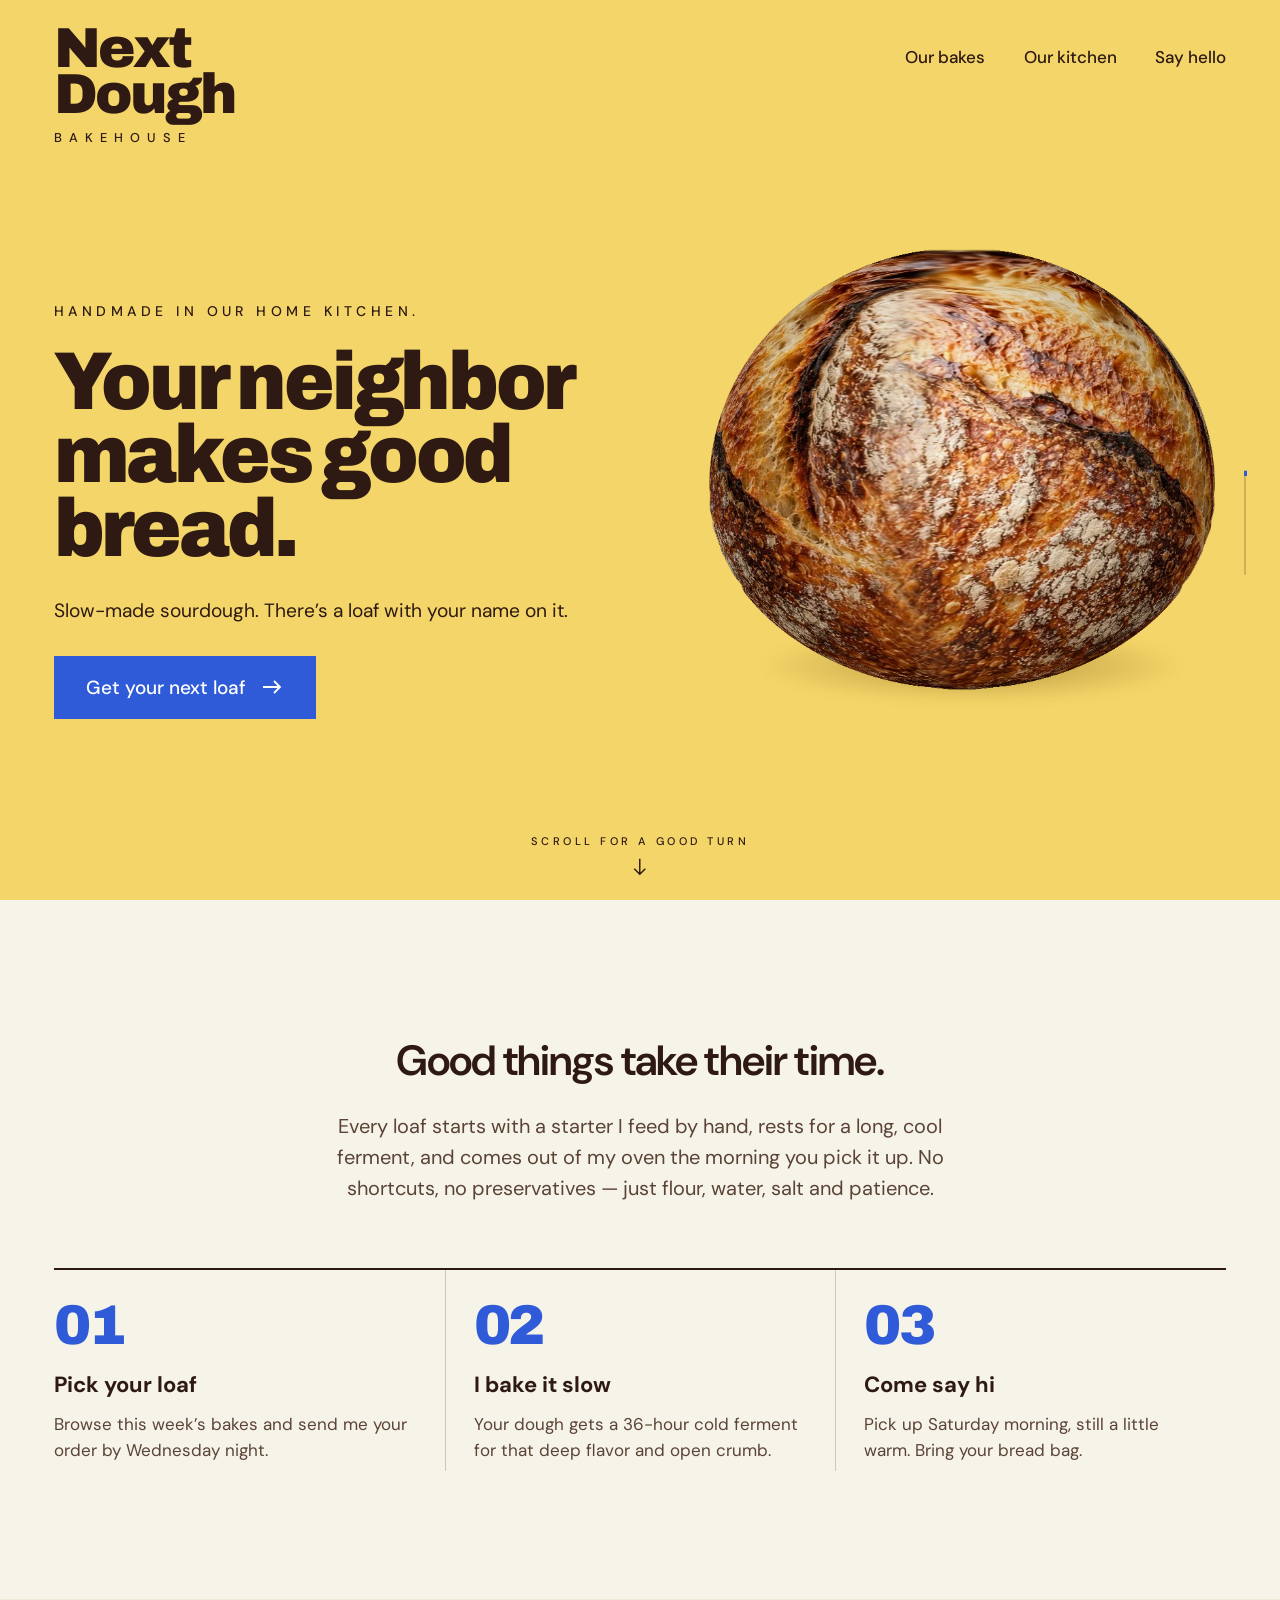
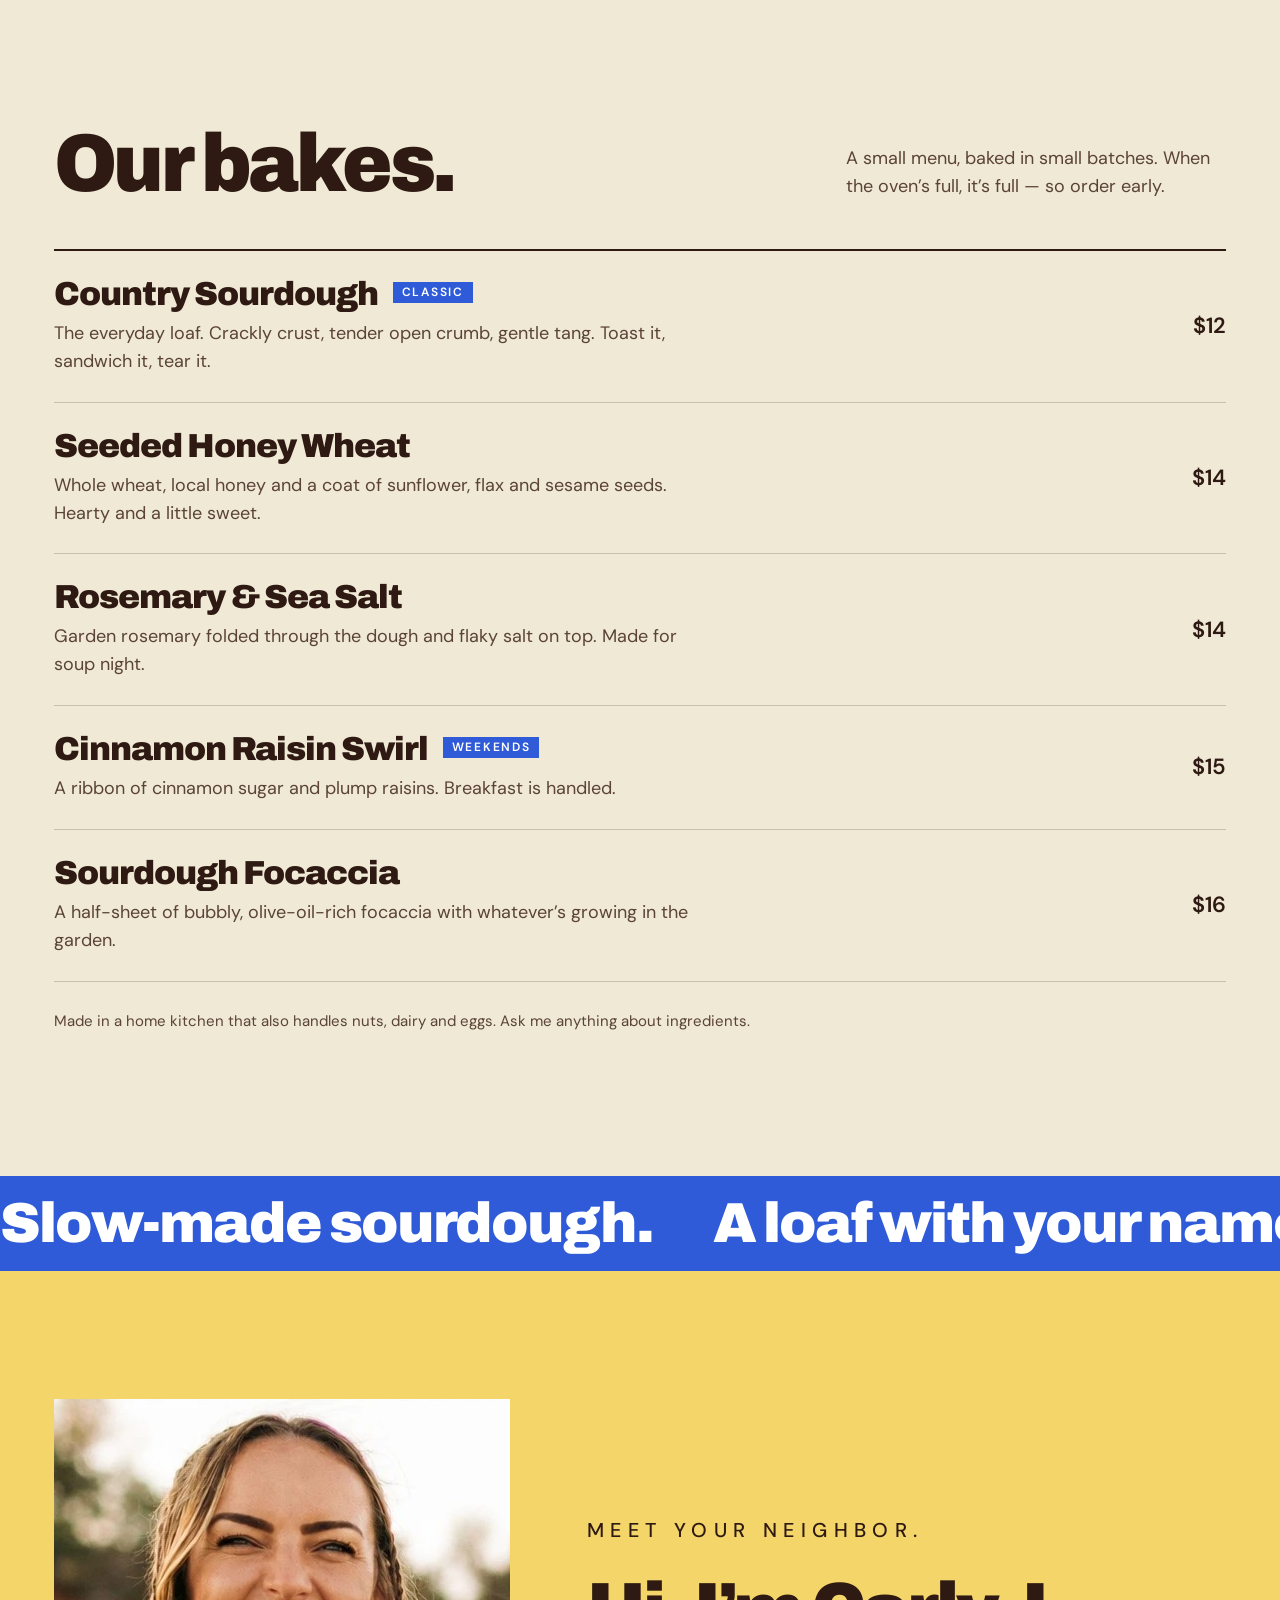
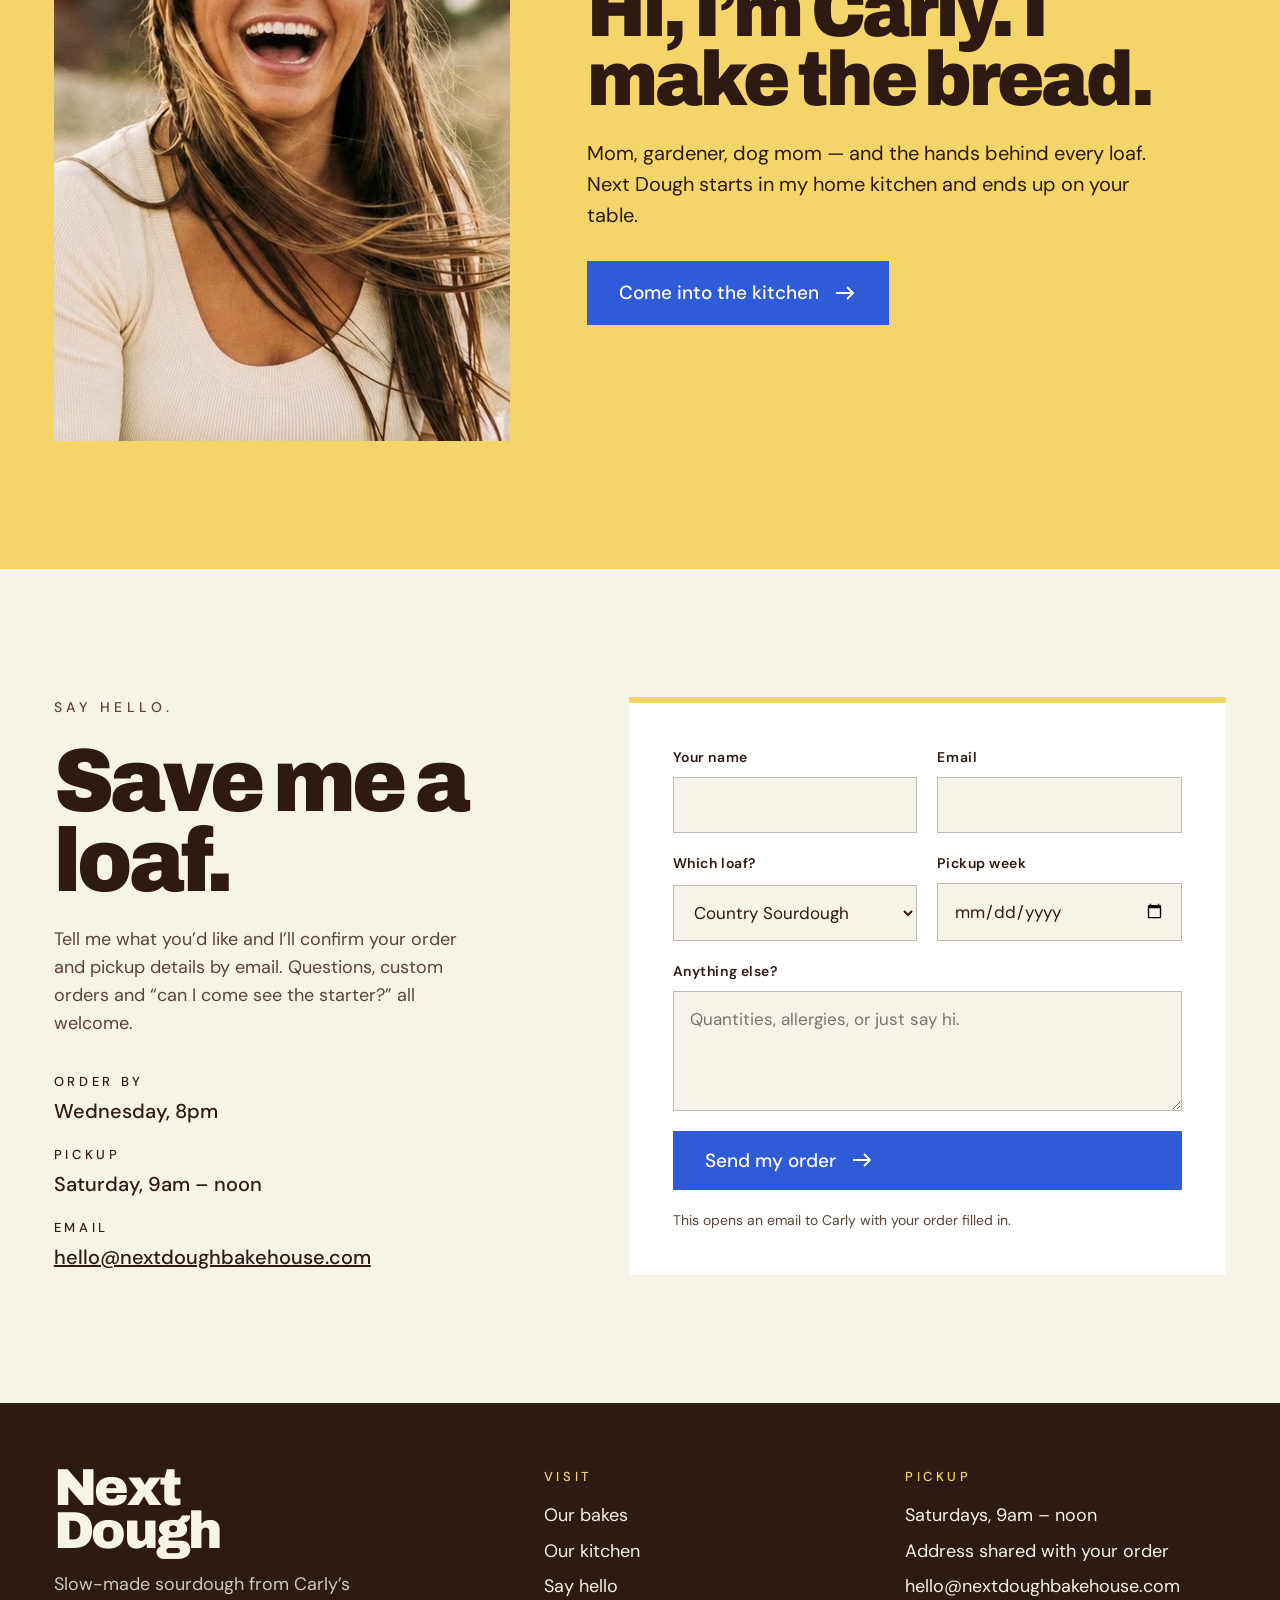
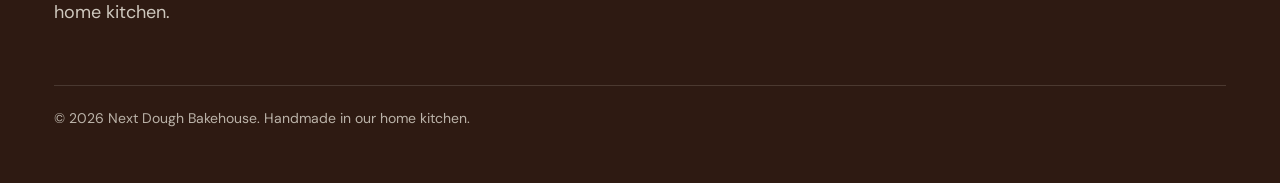
==== index.html @ 0de18480 "Rename the business to Next Dough Bakehouse Update the logo (keeping the BAKEHOUSE line), page title" ====
<!doctype html>
<html lang="en">
<head>
  <meta charset="utf-8">
  <meta name="viewport" content="width=device-width, initial-scale=1">
  <title>Next Dough Bakehouse — Handmade sourdough from your neighbor's kitchen</title>
  <meta name="description" content="Next Dough Bakehouse: slow-made sourdough, handmade by Carly in her home kitchen. There's a loaf with your name on it.">
  <link rel="preconnect" href="https://fonts.googleapis.com">
  <link rel="preconnect" href="https://fonts.gstatic.com" crossorigin>
  <link href="https://fonts.googleapis.com/css2?family=Archivo:wdth,wght@62..125,500;62..125,900&family=DM+Sans:opsz,wght@9..40,400;9..40,500;9..40,600&display=swap" rel="stylesheet">
  <link rel="stylesheet" href="styles.css">
  <link rel="preload" as="image" href="assets/sourdough-loaf.webp">
</head>
<body>

  <header class="site-header">
    <div class="wrap">
      <a class="logo" href="index.html" aria-label="Next Dough Bakehouse home">
        <span class="logo-word">Next<br>Dough</span>
        <span class="logo-sub">BAKEHOUSE</span>
      </a>
      <nav class="nav" aria-label="Main">
        <a href="#bakes">Our bakes</a>
        <a href="about.html">Our kitchen</a>
        <a href="#hello">Say hello</a>
      </nav>
    </div>
  </header>

  <main>
    <!-- Hero: the loaf takes a good turn as you scroll -->
    <div class="hero-track">
      <section class="hero" aria-labelledby="hero-title">
        <div class="wrap">
          <div class="hero-copy">
            <p class="eyebrow">Handmade in our home kitchen.</p>
            <h1 id="hero-title" class="display">Your neighbor makes good bread.</h1>
            <p class="lede">Slow-made sourdough. There’s a loaf with your name on it.</p>
            <a class="btn" href="#hello">Get your next loaf
              <svg viewBox="0 0 24 24" fill="none" stroke="currentColor" stroke-width="1.8" aria-hidden="true"><path d="M3 12h17M14 6l6 6-6 6"/></svg>
            </a>
          </div>
          <div class="loaf-stage">
            <div class="loaf-shadow" aria-hidden="true"></div>
            <img class="loaf" src="assets/sourdough-loaf.webp" width="775" height="775" alt="A round, flour-dusted sourdough loaf with a deep golden, blistered crust">
          </div>
        </div>
        <div class="scroll-cue" aria-hidden="true">
          Scroll for a good turn
          <svg viewBox="0 0 24 24" fill="none" stroke="currentColor" stroke-width="1.6"><path d="M12 3v17M6 14l6 6 6-6"/></svg>
        </div>
        <div class="spin-meter" aria-hidden="true"><span></span></div>
      </section>
    </div>

    <!-- How it works -->
    <section class="section intro" aria-labelledby="intro-title">
      <div class="wrap">
        <h2 id="intro-title" class="reveal">Good things take their time.</h2>
        <p class="reveal">Every loaf starts with a starter I feed by hand, rests for a long, cool ferment, and comes out of my oven the morning you pick it up. No shortcuts, no preservatives — just flour, water, salt and patience.</p>
        <div class="steps">
          <div class="step reveal">
            <div class="step-num">01</div>
            <h3>Pick your loaf</h3>
            <p>Browse this week’s bakes and send me your order by Wednesday night.</p>
          </div>
          <div class="step reveal">
            <div class="step-num">02</div>
            <h3>I bake it slow</h3>
            <p>Your dough gets a 36-hour cold ferment for that deep flavor and open crumb.</p>
          </div>
          <div class="step reveal">
            <div class="step-num">03</div>
            <h3>Come say hi</h3>
            <p>Pick up Saturday morning, still a little warm. Bring your bread bag.</p>
          </div>
        </div>
      </div>
    </section>

    <!-- Bakes -->
    <section class="section bakes" id="bakes" aria-labelledby="bakes-title">
      <div class="wrap">
        <div class="section-head">
          <h2 id="bakes-title" class="display reveal">Our bakes.</h2>
          <p class="reveal">A small menu, baked in small batches. When the oven’s full, it’s full — so order early.</p>
        </div>
        <ul class="bake-list">
          <li class="bake reveal">
            <h3>Country Sourdough <span class="tag">Classic</span></h3>
            <p>The everyday loaf. Crackly crust, tender open crumb, gentle tang. Toast it, sandwich it, tear it.</p>
            <span class="price">$12</span>
          </li>
          <li class="bake reveal">
            <h3>Seeded Honey Wheat</h3>
            <p>Whole wheat, local honey and a coat of sunflower, flax and sesame seeds. Hearty and a little sweet.</p>
            <span class="price">$14</span>
          </li>
          <li class="bake reveal">
            <h3>Rosemary &amp; Sea Salt</h3>
            <p>Garden rosemary folded through the dough and flaky salt on top. Made for soup night.</p>
            <span class="price">$14</span>
          </li>
          <li class="bake reveal">
            <h3>Cinnamon Raisin Swirl <span class="tag">Weekends</span></h3>
            <p>A ribbon of cinnamon sugar and plump raisins. Breakfast is handled.</p>
            <span class="price">$15</span>
          </li>
          <li class="bake reveal">
            <h3>Sourdough Focaccia</h3>
            <p>A half-sheet of bubbly, olive-oil-rich focaccia with whatever’s growing in the garden.</p>
            <span class="price">$16</span>
          </li>
        </ul>
        <p class="fine">Made in a home kitchen that also handles nuts, dairy and eggs. Ask me anything about ingredients.</p>
      </div>
    </section>

    <div class="band" aria-hidden="true">
      <div class="band-inner">
        <span>Slow-made sourdough.</span><span>A loaf with your name on it.</span><span>Handmade in our home kitchen.</span>
        <span>Slow-made sourdough.</span><span>A loaf with your name on it.</span><span>Handmade in our home kitchen.</span>
      </div>
    </div>

    <!-- Meet Carly teaser -->
    <section class="section teaser" aria-labelledby="teaser-title">
      <div class="wrap">
        <img class="reveal" src="assets/carly.jpg" width="690" height="642" alt="Carly, the baker behind Next Dough, laughing outdoors with her hair blowing in the wind" loading="lazy">
        <div>
          <p class="eyebrow reveal">Meet your neighbor.</p>
          <h2 id="teaser-title" class="display reveal">Hi, I’m Carly. I make the bread.</h2>
          <p class="reveal">Mom, gardener, dog mom — and the hands behind every loaf. Next Dough starts in my home kitchen and ends up on your table.</p>
          <a class="btn reveal" href="about.html">Come into the kitchen
            <svg viewBox="0 0 24 24" fill="none" stroke="currentColor" stroke-width="1.8" aria-hidden="true"><path d="M3 12h17M14 6l6 6-6 6"/></svg>
          </a>
        </div>
      </div>
    </section>

    <!-- Say hello / order -->
    <section class="section hello" id="hello" aria-labelledby="hello-title">
      <div class="wrap">
        <div class="hello-info">
          <p class="eyebrow reveal">Say hello.</p>
          <h2 id="hello-title" class="display reveal">Save me a loaf.</h2>
          <p class="reveal">Tell me what you’d like and I’ll confirm your order and pickup details by email. Questions, custom orders and “can I come see the starter?” all welcome.</p>
          <dl class="reveal">
            <div><dt>Order by</dt><dd>Wednesday, 8pm</dd></div>
            <div><dt>Pickup</dt><dd>Saturday, 9am – noon</dd></div>
            <div><dt>Email</dt><dd><a href="mailto:hello@nextdoughbakehouse.com">hello@nextdoughbakehouse.com</a></dd></div>
          </dl>
        </div>
        <form id="hello-form" class="reveal" data-email="hello@nextdoughbakehouse.com">
          <div class="row">
            <label>Your name<input name="name" autocomplete="name" required></label>
            <label>Email<input name="email" type="email" autocomplete="email" required></label>
          </div>
          <div class="row">
            <label>Which loaf?
              <select name="loaf">
                <option>Country Sourdough</option>
                <option>Seeded Honey Wheat</option>
                <option>Rosemary &amp; Sea Salt</option>
                <option>Cinnamon Raisin Swirl</option>
                <option>Sourdough Focaccia</option>
                <option>Surprise me</option>
              </select>
            </label>
            <label>Pickup week<input name="week" type="date"></label>
          </div>
          <label>Anything else?<textarea name="message" placeholder="Quantities, allergies, or just say hi."></textarea></label>
          <button class="btn" type="submit">Send my order
            <svg viewBox="0 0 24 24" fill="none" stroke="currentColor" stroke-width="1.8" aria-hidden="true"><path d="M3 12h17M14 6l6 6-6 6"/></svg>
          </button>
          <p class="form-note">This opens an email to Carly with your order filled in.</p>
          <p class="form-thanks" role="status">Thank you! Your email app should be open — hit send and I’ll be in touch.</p>
        </form>
      </div>
    </section>
  </main>

  <footer class="site-footer">
    <div class="wrap">
      <div>
        <span class="logo-word">Next<br>Dough</span>
        <p style="margin-top:18px; max-width:340px; opacity:.8">Slow-made sourdough from Carly’s home kitchen.</p>
      </div>
      <div>
        <h4>Visit</h4>
        <ul>
          <li><a href="#bakes">Our bakes</a></li>
          <li><a href="about.html">Our kitchen</a></li>
          <li><a href="#hello">Say hello</a></li>
        </ul>
      </div>
      <div>
        <h4>Pickup</h4>
        <ul>
          <li>Saturdays, 9am – noon</li>
          <li>Address shared with your order</li>
          <li><a href="mailto:hello@nextdoughbakehouse.com">hello@nextdoughbakehouse.com</a></li>
        </ul>
      </div>
      <p class="legal">© <span data-year>2026</span> Next Dough Bakehouse. Handmade in our home kitchen.</p>
    </div>
  </footer>

  <script src="assets/loaf-3d.js"></script>
  <script src="script.js"></script>
</body>
</html>
---- styles.css ----
:root {
  --yellow: #f3d569;
  --yellow-deep: #e9c752;
  --cream: #f6f3e8;
  --cream-2: #efe9d6;
  --crust: #2e1a12;
  --crust-soft: #5b4336;
  --blue: #2f5bd8;
  --blue-dark: #2349b8;
  --display: "Archivo", "Arial Black", system-ui, sans-serif;
  --body: "DM Sans", system-ui, -apple-system, sans-serif;
  --gutter: clamp(16px, 4.2vw, 64px);
  --max: 1360px;
}

*, *::before, *::after { box-sizing: border-box; }
html { -webkit-text-size-adjust: 100%; }
body {
  margin: 0;
  font-family: var(--body);
  color: var(--crust);
  background: var(--cream);
  font-size: 18px;
  line-height: 1.55;
  overflow-x: hidden;
}
img { max-width: 100%; display: block; }
a { color: inherit; }
h1, h2, h3 { margin: 0; }
p { margin: 0 0 1em; }

.wrap { max-width: var(--max); margin: 0 auto; padding: 0 var(--gutter); }

/* ---------- type ---------- */
.display {
  font-family: var(--display);
  font-weight: 900;
  font-stretch: 92%;
  letter-spacing: -0.04em;
  line-height: 0.9;
}
.eyebrow {
  font-size: 14px;
  font-weight: 500;
  letter-spacing: 0.32em;
  text-transform: uppercase;
  margin: 0 0 22px;
}

/* ---------- header ---------- */
.site-header {
  position: absolute;
  inset: 0 0 auto 0;
  z-index: 20;
}
.site-header.solid { position: relative; background: var(--cream); }
.site-header .wrap {
  display: flex;
  align-items: flex-start;
  justify-content: space-between;
  gap: 24px;
  padding-top: 26px;
  padding-bottom: 14px;
}
.logo { text-decoration: none; display: inline-block; }
.logo-word {
  display: block;
  font-family: var(--display);
  font-weight: 900;
  font-size: clamp(36px, 4.4vw, 58px);
  font-stretch: 100%;
  line-height: 0.82;
  letter-spacing: -0.05em;
}
.logo-sub {
  display: block;
  margin-top: 10px;
  font-size: clamp(10px, 1vw, 13px);
  letter-spacing: 0.55em;
  font-weight: 500;
}
.nav { display: flex; gap: clamp(18px, 3vw, 46px); padding-top: 18px; }
.nav a {
  text-decoration: none;
  font-weight: 500;
  font-size: 17px;
  padding-bottom: 6px;
  border-bottom: 2px solid transparent;
  transition: color .2s, border-color .2s;
}
.nav a:hover { border-bottom-color: currentColor; }
.nav a[aria-current="page"] { color: var(--blue); border-bottom-color: var(--blue); }

/* ---------- buttons ---------- */
.btn {
  display: inline-flex;
  align-items: center;
  gap: 14px;
  background: var(--blue);
  color: #fff;
  text-decoration: none;
  font-weight: 500;
  font-size: 19px;
  padding: 17px 32px;
  border: 0;
  cursor: pointer;
  font-family: inherit;
  transition: background .2s, transform .2s;
}
.btn svg { width: 24px; height: 24px; transition: transform .25s; }
.btn:hover { background: var(--blue-dark); }
.btn:hover svg { transform: translateX(4px); }
.btn:focus-visible, .nav a:focus-visible, input:focus-visible, textarea:focus-visible, select:focus-visible {
  outline: 3px solid var(--crust);
  outline-offset: 3px;
}

/* ---------- home hero (loaf turns as the page scrolls) ---------- */
.hero-track { background: var(--yellow); position: relative; }
.hero {
  position: relative;
  height: 100vh;
  min-height: 640px;
  overflow: hidden;
  background: var(--yellow);
}
.hero .wrap {
  height: 100%;
  display: grid;
  grid-template-columns: minmax(0, 1.08fr) minmax(0, .92fr);
  align-items: center;
  gap: 24px;
}
.hero-copy { padding-top: 120px; position: relative; z-index: 2; }
.hero h1 { font-size: clamp(56px, 6.4vw, 112px); margin-bottom: 30px; }
.hero .lede { font-size: clamp(18px, 1.5vw, 22px); margin-bottom: 30px; }

.loaf-stage {
  position: relative;
  aspect-ratio: 1;
  width: min(100%, 76vh);
  justify-self: center;
  margin-top: 40px;
}
.loaf-shadow {
  position: absolute;
  left: 12%; right: 8%;
  bottom: 6%;
  height: 14%;
  background: radial-gradient(closest-side, rgba(110, 72, 10, .45), rgba(110, 72, 10, 0));
  filter: blur(6px);
}
.loaf {
  position: absolute;
  inset: 0;
  width: 100%;
  height: 100%;
  object-fit: contain;
  transform: scale(var(--grow, 1));
  will-change: transform;
}

.loaf-stage.is-3d img.loaf { visibility: hidden; }

.scroll-cue {
  position: absolute;
  left: 50%;
  bottom: 22px;
  transform: translateX(-50%);
  display: flex;
  flex-direction: column;
  align-items: center;
  gap: 6px;
  font-size: 11px;
  font-weight: 500;
  letter-spacing: 0.32em;
  text-transform: uppercase;
  transition: opacity .3s;
}
.scroll-cue svg { width: 22px; height: 22px; animation: nudge 1.8s ease-in-out infinite; }
@keyframes nudge { 50% { transform: translateY(5px); } }

.spin-meter {
  position: absolute;
  right: 34px;
  top: 50%;
  height: 104px;
  width: 2px;
  background: rgba(46, 26, 18, .2);
  transform: translateY(20%);
}
.spin-meter span {
  display: block;
  width: 3px;
  margin-left: -0.5px;
  height: 100%;
  background: var(--blue);
  transform-origin: top;
  transform: scaleY(var(--progress, .05));
}

/* ---------- home: intro ---------- */
.section { padding: clamp(72px, 10vw, 140px) 0; }
.intro { text-align: center; background: var(--cream); }
.intro h2 { font-family: var(--body); font-weight: 600; font-size: clamp(30px, 3.3vw, 44px); letter-spacing: -0.02em; margin-bottom: 18px; }
.intro p { max-width: 640px; margin: 0 auto; color: var(--crust-soft); font-size: 20px; }

.steps {
  margin-top: 64px;
  display: grid;
  grid-template-columns: repeat(3, minmax(0, 1fr));
  gap: 0;
  text-align: left;
  border-top: 2px solid var(--crust);
}
.step { padding: 28px 28px 8px 0; }
.step + .step { padding-left: 28px; border-left: 1px solid rgba(46, 26, 18, .2); }
.step-num { font-family: var(--display); font-weight: 900; font-size: 56px; letter-spacing: -0.04em; line-height: 1; color: var(--blue); }
.step h3 { font-size: 22px; margin: 14px 0 8px; }
.step p { color: var(--crust-soft); font-size: 17px; }

/* ---------- bakes ---------- */
.bakes { background: var(--cream-2); }
.section-head { display: flex; align-items: end; justify-content: space-between; gap: 32px; flex-wrap: wrap; margin-bottom: 48px; }
.section-head h2 { font-size: clamp(48px, 6.4vw, 96px); }
.section-head p { max-width: 380px; margin: 0; color: var(--crust-soft); }
.bake-list { list-style: none; margin: 0; padding: 0; border-top: 2px solid var(--crust); }
.bake {
  display: grid;
  grid-template-columns: 1fr auto;
  gap: 8px 32px;
  padding: 26px 0;
  border-bottom: 1px solid rgba(46, 26, 18, .2);
  transition: padding .25s, background .25s;
}
.bake:hover { padding-left: 14px; padding-right: 14px; background: var(--yellow); }
.bake h3 { font-family: var(--display); font-weight: 900; letter-spacing: -0.03em; font-size: clamp(26px, 2.6vw, 36px); line-height: 1.05; }
.bake p { grid-column: 1; margin: 0; color: var(--crust-soft); max-width: 640px; }
.bake .price { grid-row: 1 / span 2; grid-column: 2; align-self: center; font-weight: 600; font-size: 22px; }
.tag { display: inline-block; vertical-align: middle; margin-left: 10px; font-family: var(--body); font-size: 12px; font-weight: 600; letter-spacing: .14em; text-transform: uppercase; color: #fff; background: var(--blue); padding: 4px 9px; position: relative; top: -4px; }
.fine { margin-top: 28px; font-size: 15px; color: var(--crust-soft); }

/* ---------- band ---------- */
.band {
  background: var(--blue);
  color: #fff;
  overflow: hidden;
  padding: 18px 0;
}
.band-inner {
  display: flex;
  gap: 60px;
  white-space: nowrap;
  width: max-content;
  animation: marquee 28s linear infinite;
}
.band span { font-family: var(--display); font-weight: 900; letter-spacing: -0.035em; font-size: clamp(34px, 4.4vw, 62px); line-height: 1.05; }
.band.static .band-inner { animation: none; width: auto; justify-content: center; }
@keyframes marquee { to { transform: translateX(-50%); } }

/* ---------- meet carly teaser ---------- */
.teaser { background: var(--yellow); }
.teaser .wrap { display: grid; grid-template-columns: 5fr 7fr; gap: clamp(32px, 6vw, 96px); align-items: center; }
.teaser img { width: 100%; aspect-ratio: 4/5; object-fit: cover; object-position: 55% 20%; }
.teaser h2 { font-size: clamp(48px, 6vw, 92px); margin-bottom: 24px; }
.teaser p { font-size: 20px; max-width: 560px; margin-bottom: 30px; }

/* ---------- say hello ---------- */
.hello .wrap { display: grid; grid-template-columns: 5fr 6fr; gap: clamp(32px, 6vw, 96px); }
.hello h2 { font-size: clamp(56px, 7vw, 110px); margin-bottom: 24px; }
.hello-info p { color: var(--crust-soft); max-width: 420px; }
.hello-info dl { margin: 34px 0 0; display: grid; gap: 18px; }
.hello-info dt { font-size: 13px; letter-spacing: .28em; text-transform: uppercase; font-weight: 500; }
.hello-info dd { margin: 4px 0 0; font-size: 20px; font-weight: 500; }
form { display: grid; gap: 20px; background: #fff; padding: clamp(24px, 4vw, 44px); border-top: 6px solid var(--yellow); }
.row { display: grid; grid-template-columns: 1fr 1fr; gap: 20px; }
label { display: grid; gap: 8px; font-size: 14px; font-weight: 600; letter-spacing: .04em; }
input, textarea, select {
  font: inherit;
  font-size: 17px;
  font-weight: 400;
  color: var(--crust);
  background: var(--cream);
  border: 1px solid rgba(46, 26, 18, .25);
  border-radius: 0;
  padding: 14px 16px;
  width: 100%;
}
textarea { min-height: 120px; resize: vertical; }
.form-note { font-size: 14px; color: var(--crust-soft); margin: 0; }
.form-thanks { display: none; background: var(--yellow); padding: 16px 18px; font-weight: 500; margin: 0; }
form.sent .form-thanks { display: block; }

/* ---------- about page ---------- */
.about-hero { display: grid; grid-template-columns: 1fr 1fr; min-height: calc(100vh - 118px); }
.about-hero .photo { position: relative; overflow: hidden; background: #d9cdb7; }
.about-hero .photo img { width: 100%; height: 100%; object-fit: cover; object-position: 50% 30%; }
.about-hero .copy { background: var(--yellow); padding: clamp(40px, 6vw, 80px) var(--gutter) clamp(40px, 6vw, 80px) clamp(32px, 5vw, 76px); display: flex; flex-direction: column; justify-content: center; }
.about-hero h1 { font-size: clamp(50px, 5.8vw, 92px); margin-bottom: 28px; }
.about-hero .copy p { font-size: clamp(18px, 1.5vw, 22px); max-width: 640px; }
.about-hero .btn { align-self: flex-start; margin-top: 12px; }

.little-home .wrap { display: grid; grid-template-columns: 1.3fr 1fr; gap: 48px; align-items: center; }
.little-home h2 { font-size: clamp(52px, 6.4vw, 100px); }
.little-home p { font-size: clamp(22px, 2vw, 28px); margin: 0; line-height: 1.4; }

.values { background: var(--cream-2); }
.values-grid { display: grid; grid-template-columns: repeat(3, minmax(0, 1fr)); gap: 24px; margin-top: 48px; }
.value { background: var(--cream); padding: 32px 28px; border-top: 6px solid var(--blue); }
.value h3 { font-family: var(--display); font-weight: 900; letter-spacing: -0.03em; font-size: 30px; line-height: 1; margin-bottom: 12px; }
.value p { color: var(--crust-soft); margin: 0; }

.family { background: var(--yellow); }
.family-grid { display: grid; grid-template-columns: repeat(4, minmax(0, 1fr)); border-top: 2px solid var(--crust); margin-top: 48px; }
.member { padding: 26px 22px 6px 0; }
.member + .member { padding-left: 22px; border-left: 1px solid rgba(46, 26, 18, .25); }
.member .role { font-size: 13px; letter-spacing: .26em; text-transform: uppercase; font-weight: 500; margin: 0 0 8px; }
.member h3 { font-family: var(--display); font-weight: 900; letter-spacing: -0.03em; font-size: 40px; line-height: 1; margin-bottom: 10px; }
.member p { margin: 0; font-size: 16px; }

/* ---------- footer ---------- */
.site-footer { background: var(--crust); color: var(--cream); padding: 64px 0 40px; }
.site-footer .wrap { display: grid; grid-template-columns: 1.4fr 1fr 1fr; gap: 40px; }
.site-footer .logo-word { font-size: 52px; }
.site-footer h4 { margin: 0 0 14px; font-size: 13px; letter-spacing: .28em; text-transform: uppercase; font-weight: 500; color: var(--yellow); }
.site-footer ul { list-style: none; margin: 0; padding: 0; display: grid; gap: 8px; }
.site-footer a { text-decoration: none; }
.site-footer a:hover { text-decoration: underline; }
.site-footer .legal { grid-column: 1 / -1; border-top: 1px solid rgba(246, 243, 232, .2); padding-top: 22px; font-size: 14px; opacity: .7; }

/* ---------- reveal ---------- */
.reveal { opacity: 0; transform: translateY(24px); transition: opacity .7s ease, transform .7s ease; }
.reveal.in { opacity: 1; transform: none; }

/* ---------- responsive ---------- */
@media (max-width: 900px) {
  body { font-size: 17px; }
  .nav { padding-top: 10px; gap: 16px; }
  .nav a { font-size: 15px; }
  .hero .wrap { grid-template-columns: 1fr; align-content: center; gap: 0; }
  .hero-copy { padding-top: 110px; order: 1; }
  .loaf-stage { order: 2; width: min(78vw, 40vh); margin-top: 0; }
  .hero h1 { margin-bottom: 18px; }
  .hero .lede { margin-bottom: 20px; }
  .spin-meter { display: none; }
  .scroll-cue { display: none; }
  .steps { grid-template-columns: 1fr; }
  .step, .step + .step { padding: 24px 0 4px; border-left: 0; border-bottom: 1px solid rgba(46, 26, 18, .2); }
  .teaser .wrap, .hello .wrap, .little-home .wrap { grid-template-columns: 1fr; }
  .teaser img { aspect-ratio: 1; }
  .about-hero { grid-template-columns: 1fr; min-height: 0; }
  .about-hero .photo { aspect-ratio: 1; }
  .values-grid { grid-template-columns: 1fr; }
  .family-grid { grid-template-columns: 1fr 1fr; }
  .member:nth-child(3) { padding-left: 0; border-left: 0; }
  .site-footer .wrap { grid-template-columns: 1fr 1fr; }
  .site-footer .wrap > :first-child { grid-column: 1 / -1; }
}
@media (max-width: 560px) {
  .site-header .wrap { flex-direction: column; gap: 6px; padding-top: 18px; }
  .nav { padding-top: 6px; }
  .hero-copy { padding-top: 150px; }
  .hero h1 { font-size: clamp(46px, 13vw, 64px); }
  .eyebrow { font-size: 12px; letter-spacing: .24em; }
  .btn { font-size: 17px; padding: 15px 24px; }
  .row { grid-template-columns: 1fr; }
  .bake { grid-template-columns: 1fr; }
  .bake .price { grid-row: auto; grid-column: 1; }
  .family-grid { grid-template-columns: 1fr; }
  .member, .member + .member { padding: 22px 0 6px; border-left: 0; border-bottom: 1px solid rgba(46, 26, 18, .25); }
}

@media (prefers-reduced-motion: reduce) {
  .band-inner { animation: none; }
  .scroll-cue svg { animation: none; }
  .reveal { opacity: 1; transform: none; transition: none; }
}
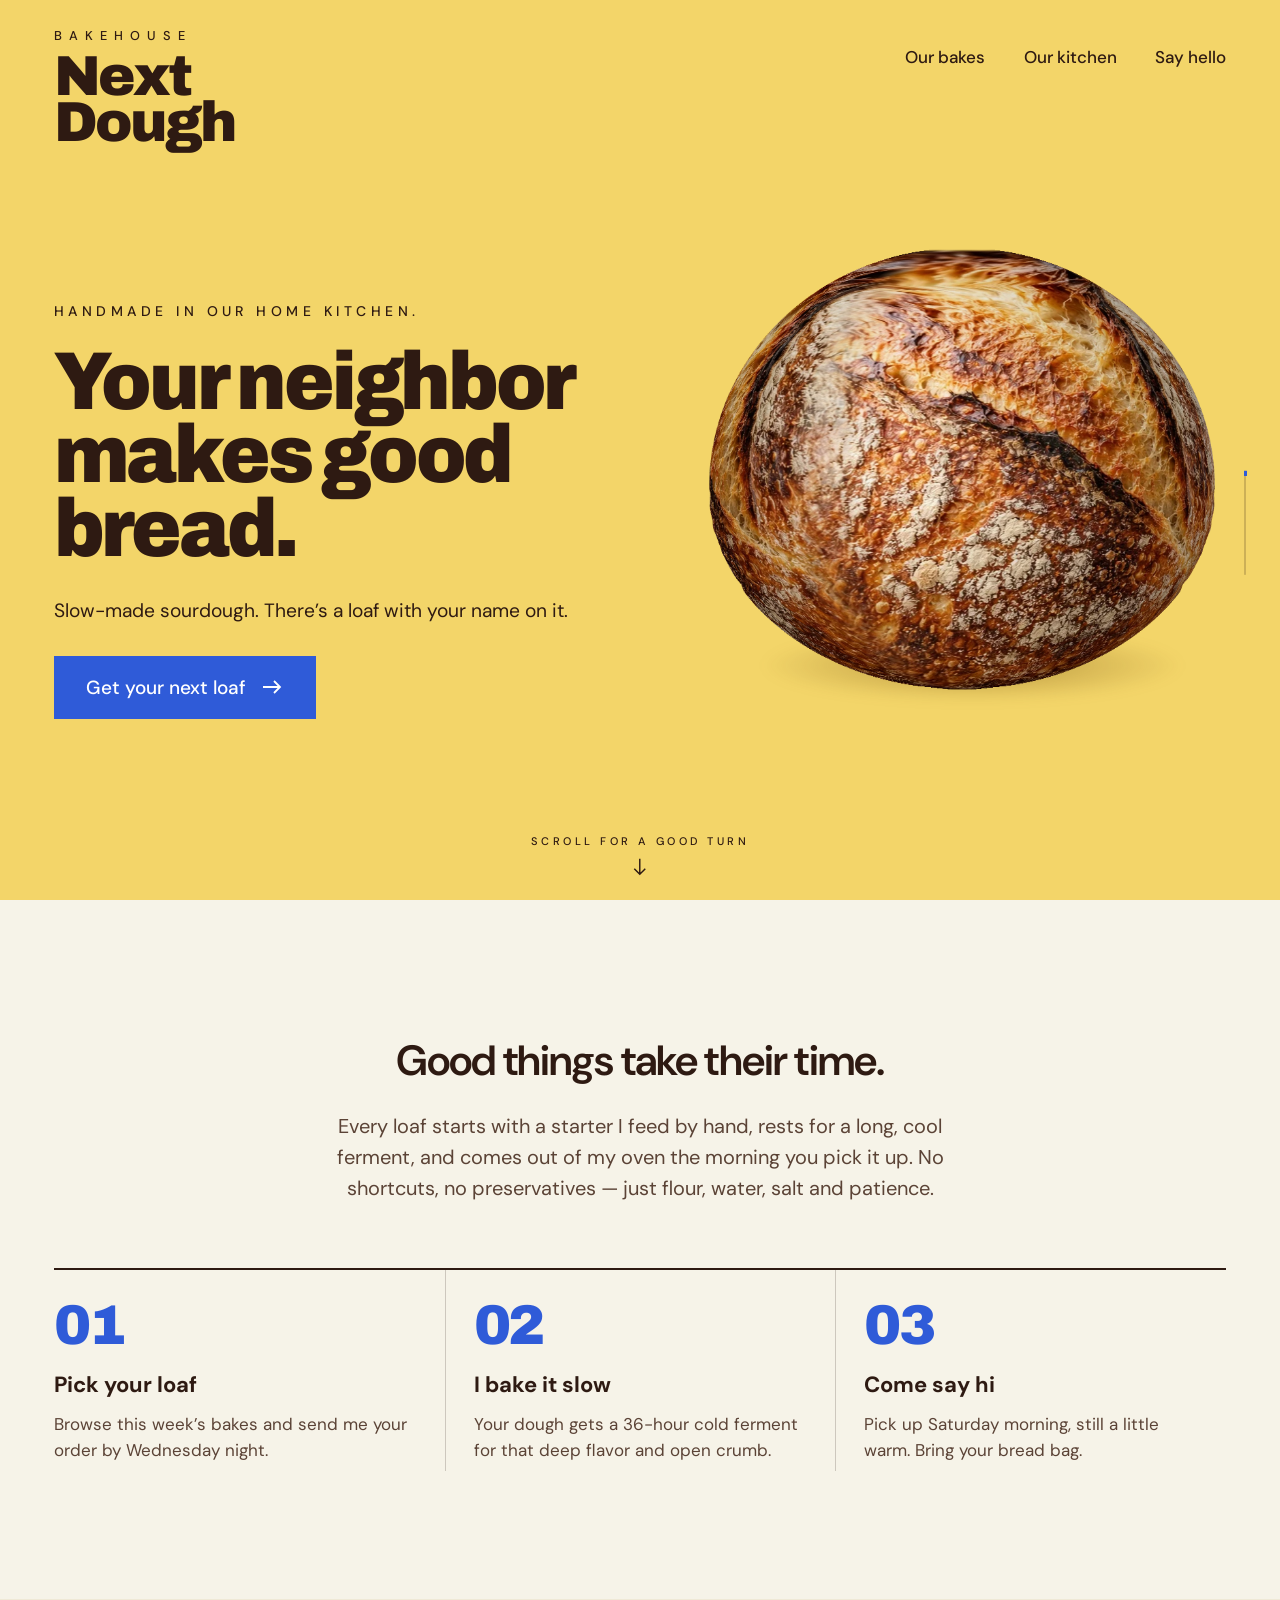
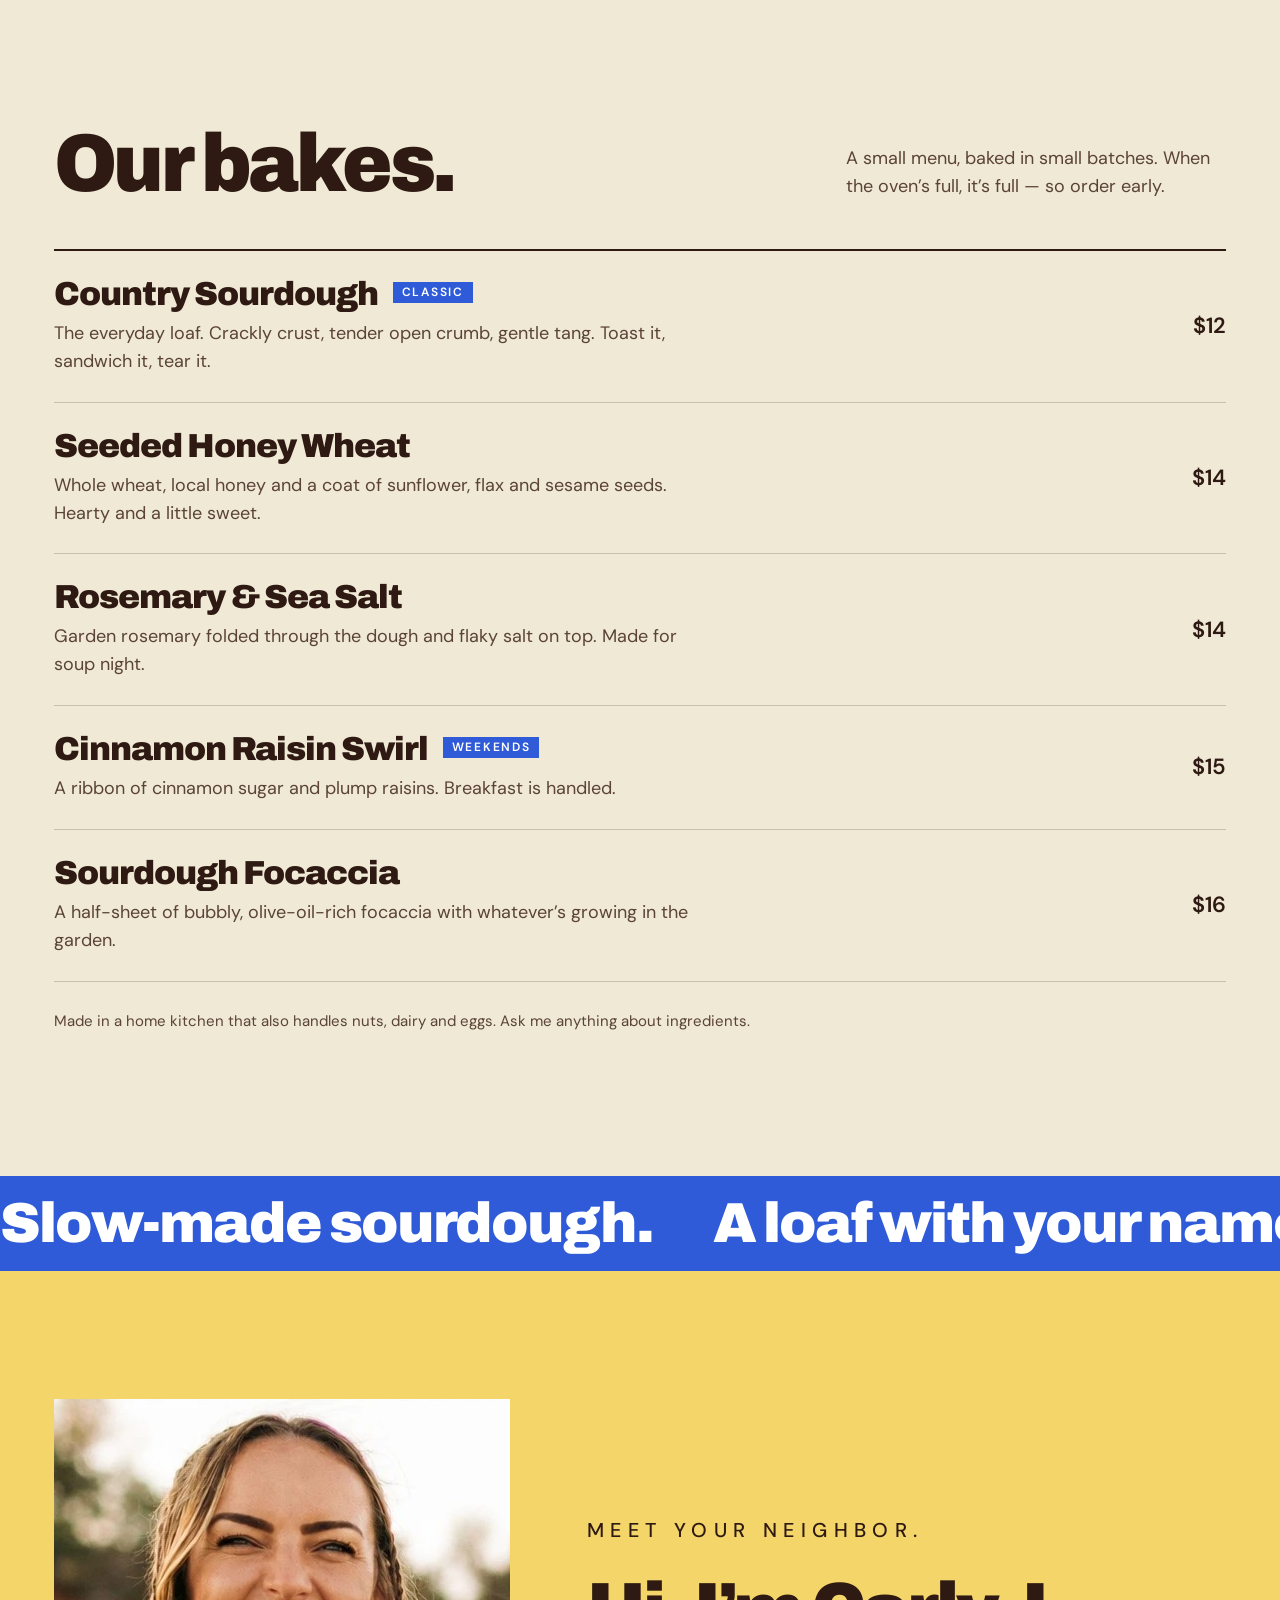
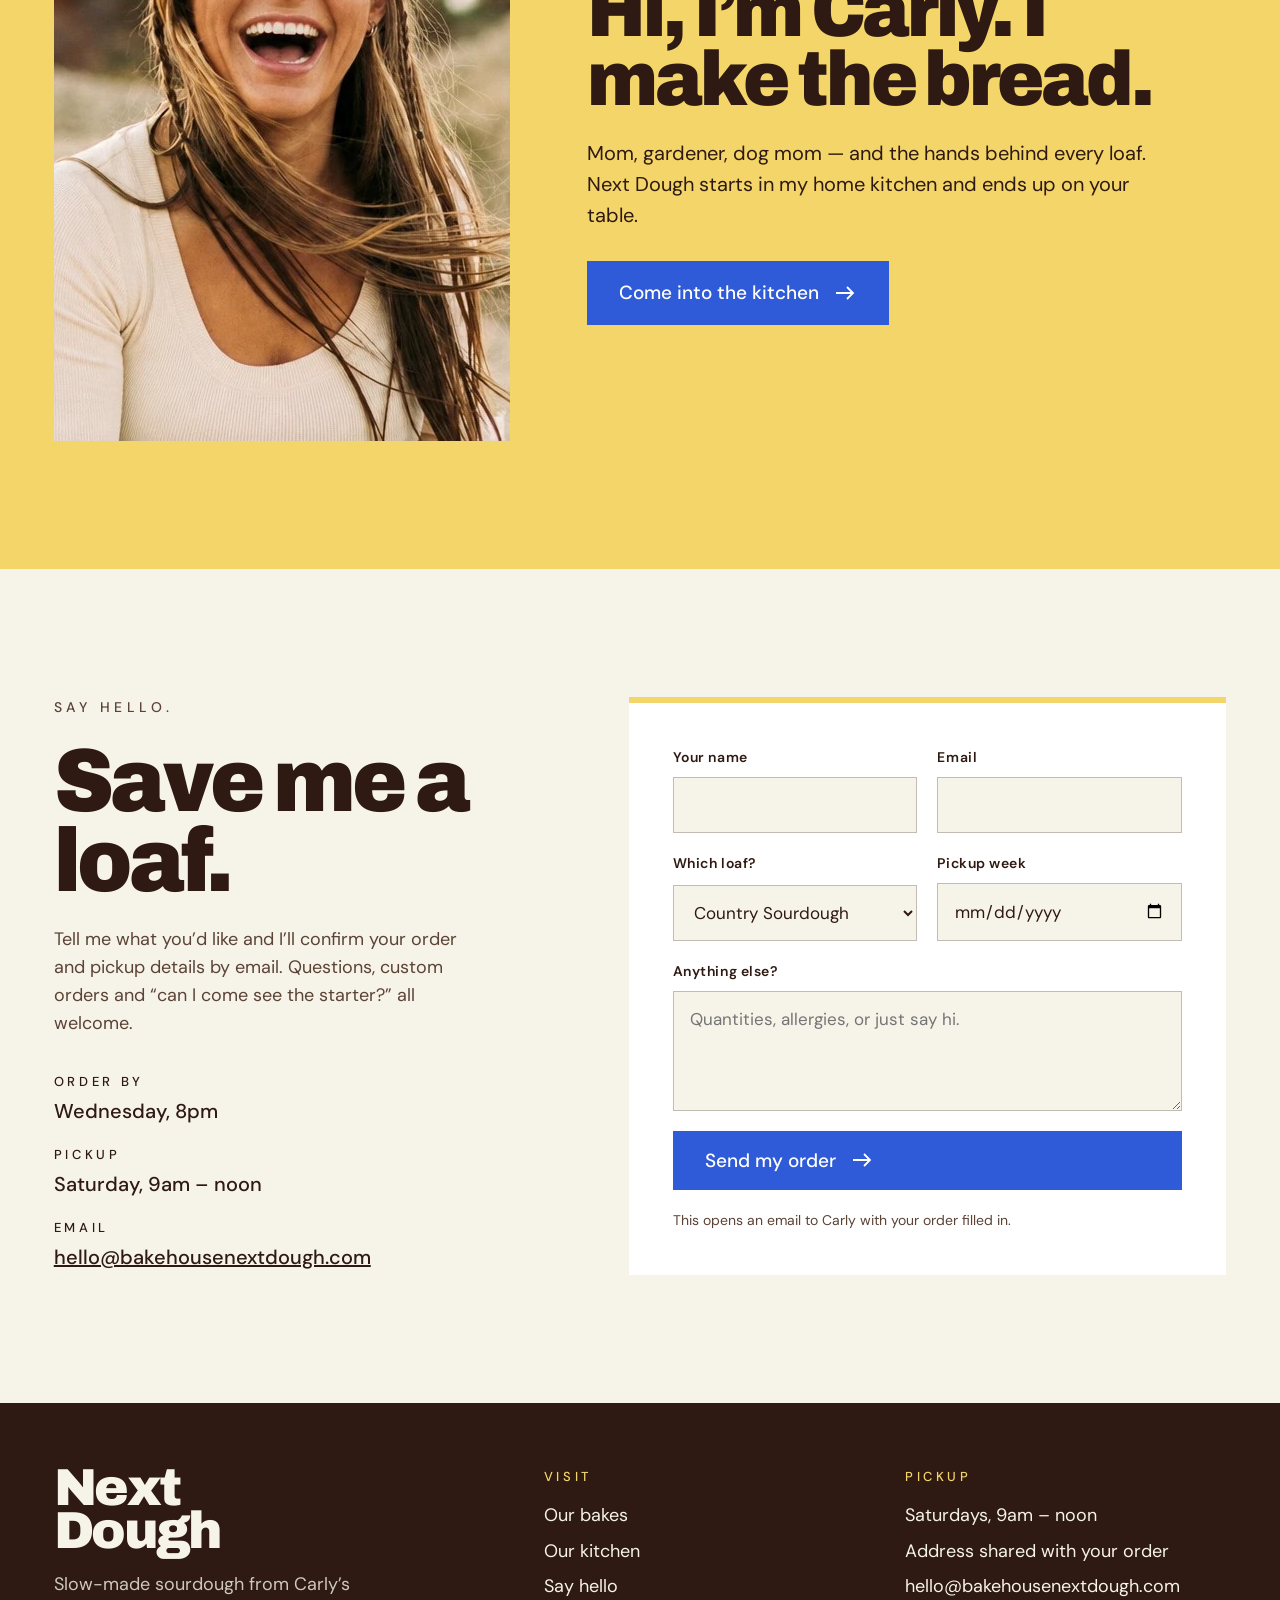
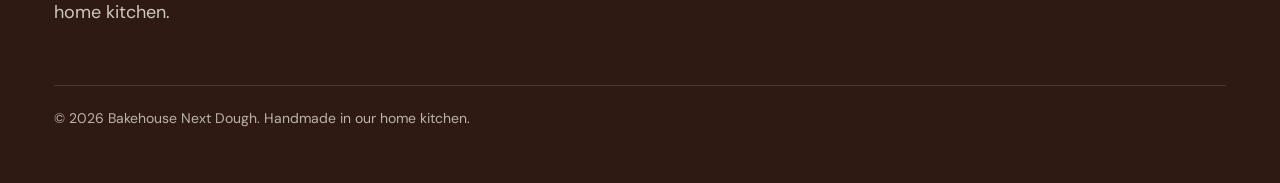
==== commit ae4c7e35: "Rename the business to Bakehouse Next Dough Move the BAKEHOUSE line above the wordmark in the header" ====
--- a/index.html
+++ b/index.html
@@ -3,8 +3,8 @@
 <head>
   <meta charset="utf-8">
   <meta name="viewport" content="width=device-width, initial-scale=1">
-  <title>Next Dough Bakehouse — Handmade sourdough from your neighbor's kitchen</title>
-  <meta name="description" content="Next Dough Bakehouse: slow-made sourdough, handmade by Carly in her home kitchen. There's a loaf with your name on it.">
+  <title>Bakehouse Next Dough — Handmade sourdough from your neighbor's kitchen</title>
+  <meta name="description" content="Bakehouse Next Dough: slow-made sourdough, handmade by Carly in her home kitchen. There's a loaf with your name on it.">
   <link rel="preconnect" href="https://fonts.googleapis.com">
   <link rel="preconnect" href="https://fonts.gstatic.com" crossorigin>
   <link href="https://fonts.googleapis.com/css2?family=Archivo:wdth,wght@62..125,500;62..125,900&family=DM+Sans:opsz,wght@9..40,400;9..40,500;9..40,600&display=swap" rel="stylesheet">
@@ -15,9 +15,9 @@
 
   <header class="site-header">
     <div class="wrap">
-      <a class="logo" href="index.html" aria-label="Next Dough Bakehouse home">
+      <a class="logo" href="index.html" aria-label="Bakehouse Next Dough home">
+        <span class="logo-sub logo-sub--top">BAKEHOUSE</span>
         <span class="logo-word">Next<br>Dough</span>
-        <span class="logo-sub">BAKEHOUSE</span>
       </a>
       <nav class="nav" aria-label="Main">
         <a href="#bakes">Our bakes</a>
@@ -148,10 +148,10 @@
           <dl class="reveal">
             <div><dt>Order by</dt><dd>Wednesday, 8pm</dd></div>
             <div><dt>Pickup</dt><dd>Saturday, 9am – noon</dd></div>
-            <div><dt>Email</dt><dd><a href="mailto:hello@nextdoughbakehouse.com">hello@nextdoughbakehouse.com</a></dd></div>
+            <div><dt>Email</dt><dd><a href="mailto:hello@bakehousenextdough.com">hello@bakehousenextdough.com</a></dd></div>
           </dl>
         </div>
-        <form id="hello-form" class="reveal" data-email="hello@nextdoughbakehouse.com">
+        <form id="hello-form" class="reveal" data-email="hello@bakehousenextdough.com">
           <div class="row">
             <label>Your name<input name="name" autocomplete="name" required></label>
             <label>Email<input name="email" type="email" autocomplete="email" required></label>
@@ -199,10 +199,10 @@
         <ul>
           <li>Saturdays, 9am – noon</li>
           <li>Address shared with your order</li>
-          <li><a href="mailto:hello@nextdoughbakehouse.com">hello@nextdoughbakehouse.com</a></li>
+          <li><a href="mailto:hello@bakehousenextdough.com">hello@bakehousenextdough.com</a></li>
         </ul>
       </div>
-      <p class="legal">© <span data-year>2026</span> Next Dough Bakehouse. Handmade in our home kitchen.</p>
+      <p class="legal">© <span data-year>2026</span> Bakehouse Next Dough. Handmade in our home kitchen.</p>
     </div>
   </footer>
 
--- a/styles.css
+++ b/styles.css
@@ -375,3 +375,6 @@
   .scroll-cue svg { animation: none; }
   .reveal { opacity: 1; transform: none; transition: none; }
 }
+
+/* "Bakehouse" sits above the wordmark: Bakehouse Next Dough */
+.logo-sub--top { margin: 0 0 8px; }
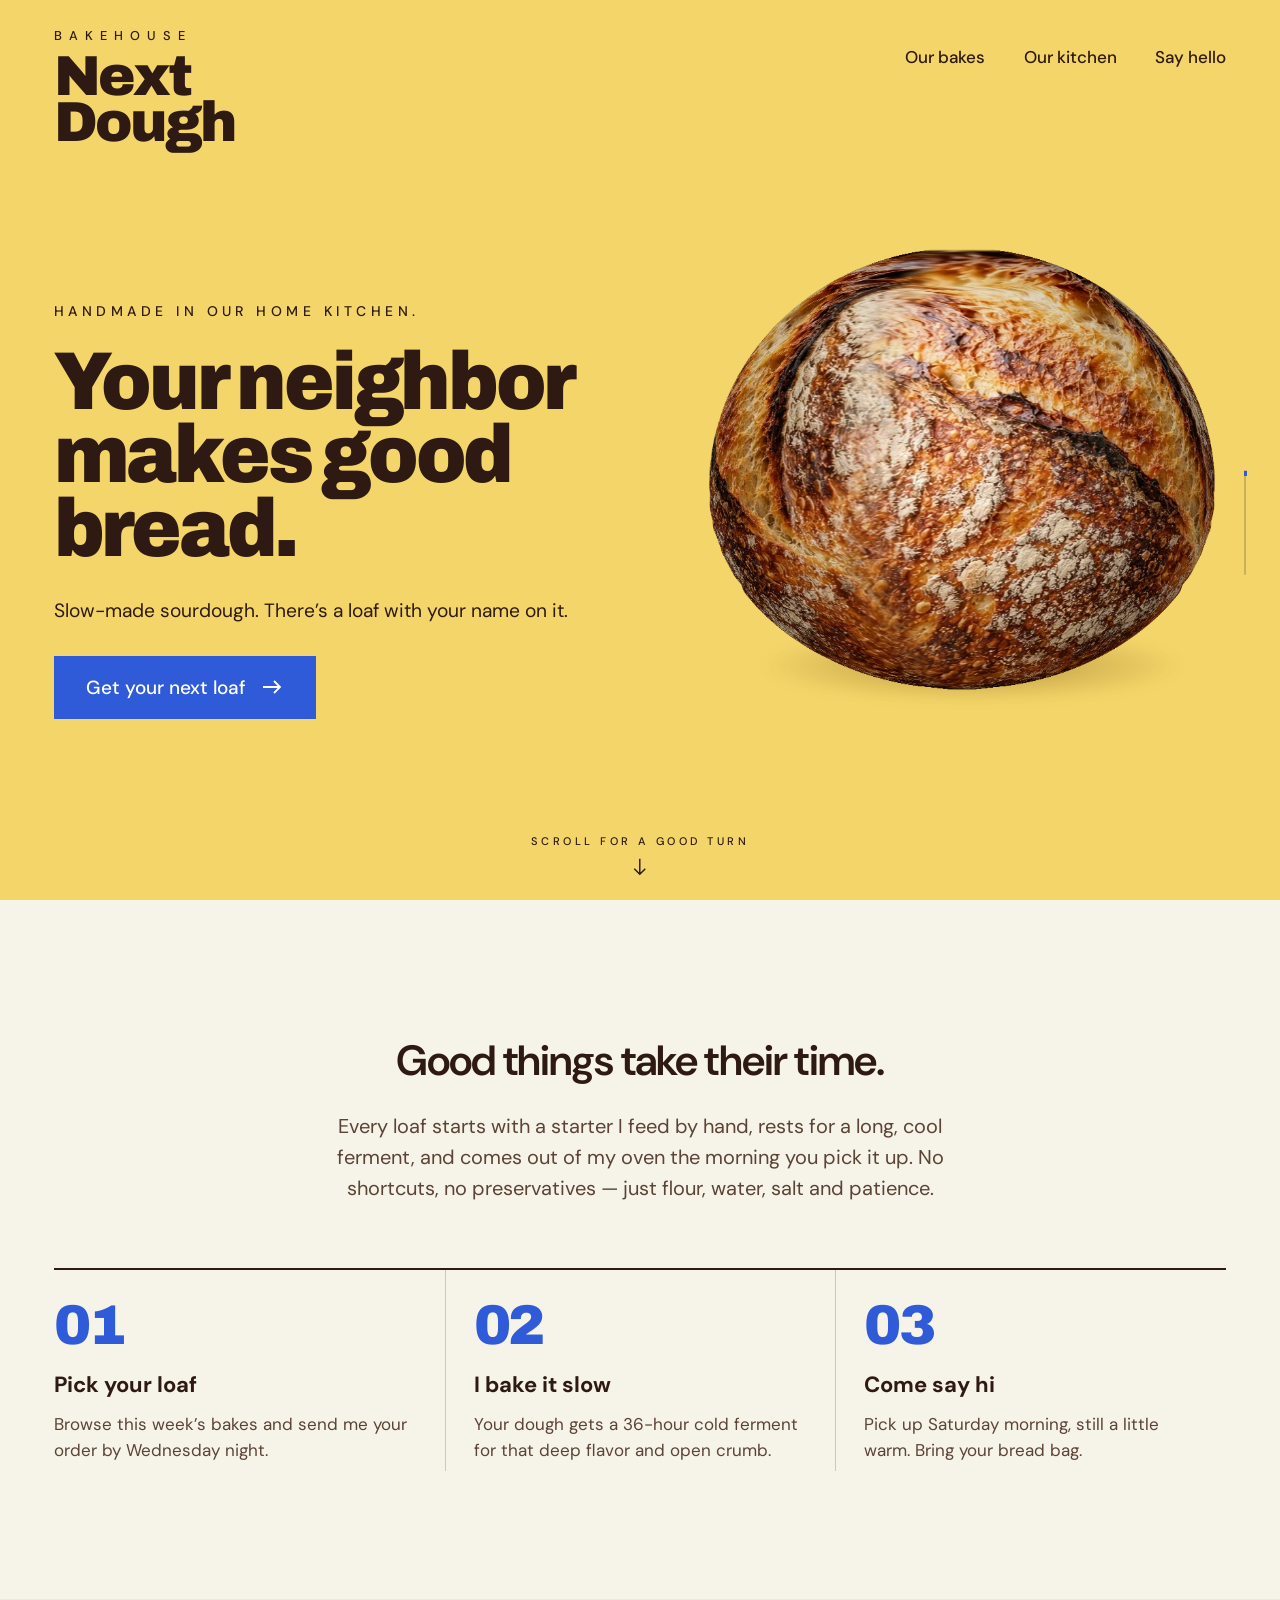
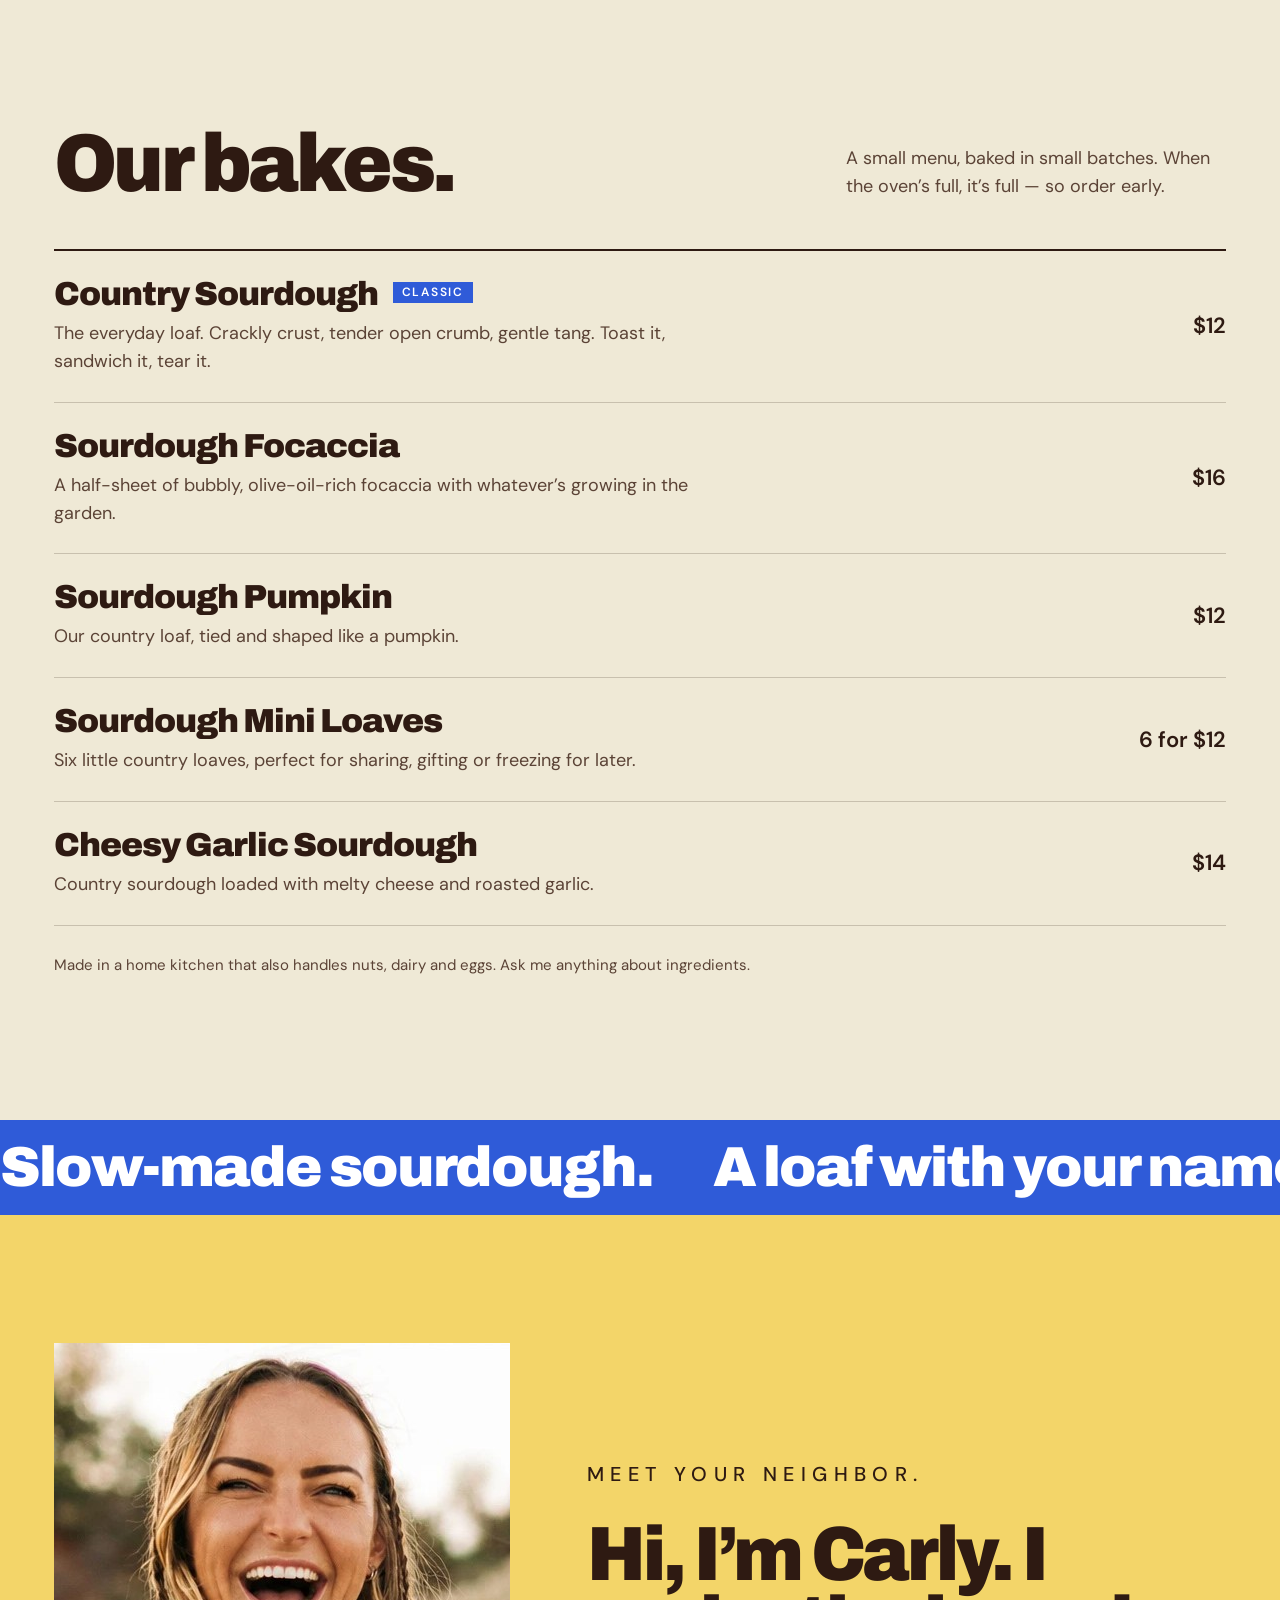
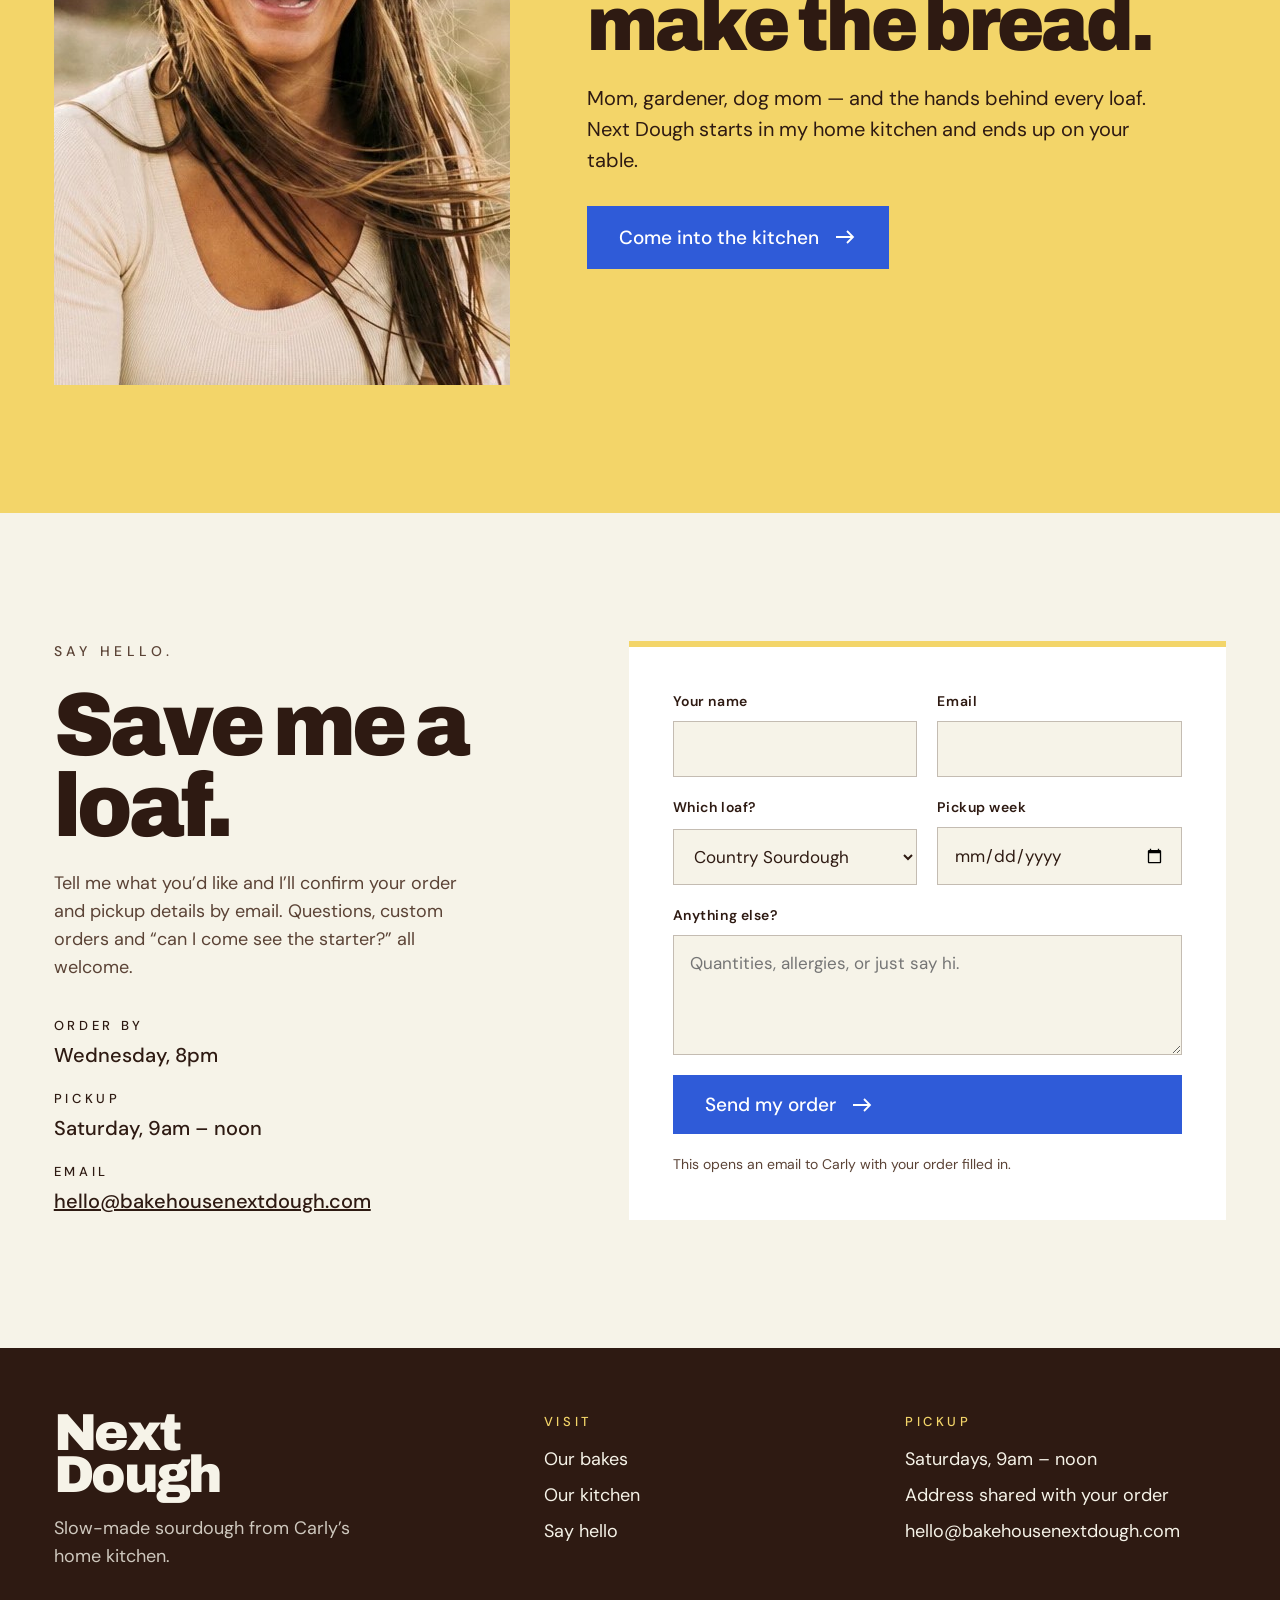
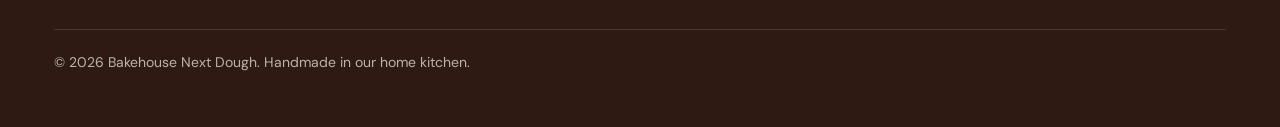
==== commit 40bd3c13: "Update the bakes menu Keep Country Sourdough and Sourdough Focaccia; add Sourdough Pumpkin, Sourdoug" ====
--- a/index.html
+++ b/index.html
@@ -92,24 +92,24 @@
             <span class="price">$12</span>
           </li>
           <li class="bake reveal">
-            <h3>Seeded Honey Wheat</h3>
-            <p>Whole wheat, local honey and a coat of sunflower, flax and sesame seeds. Hearty and a little sweet.</p>
-            <span class="price">$14</span>
-          </li>
-          <li class="bake reveal">
-            <h3>Rosemary &amp; Sea Salt</h3>
-            <p>Garden rosemary folded through the dough and flaky salt on top. Made for soup night.</p>
-            <span class="price">$14</span>
-          </li>
-          <li class="bake reveal">
-            <h3>Cinnamon Raisin Swirl <span class="tag">Weekends</span></h3>
-            <p>A ribbon of cinnamon sugar and plump raisins. Breakfast is handled.</p>
-            <span class="price">$15</span>
-          </li>
-          <li class="bake reveal">
             <h3>Sourdough Focaccia</h3>
             <p>A half-sheet of bubbly, olive-oil-rich focaccia with whatever’s growing in the garden.</p>
             <span class="price">$16</span>
+          </li>
+          <li class="bake reveal">
+            <h3>Sourdough Pumpkin</h3>
+            <p>Our country loaf, tied and shaped like a pumpkin.</p>
+            <span class="price">$12</span>
+          </li>
+          <li class="bake reveal">
+            <h3>Sourdough Mini Loaves</h3>
+            <p>Six little country loaves, perfect for sharing, gifting or freezing for later.</p>
+            <span class="price">6 for $12</span>
+          </li>
+          <li class="bake reveal">
+            <h3>Cheesy Garlic Sourdough</h3>
+            <p>Country sourdough loaded with melty cheese and roasted garlic.</p>
+            <span class="price">$14</span>
           </li>
         </ul>
         <p class="fine">Made in a home kitchen that also handles nuts, dairy and eggs. Ask me anything about ingredients.</p>
@@ -160,10 +160,10 @@
             <label>Which loaf?
               <select name="loaf">
                 <option>Country Sourdough</option>
-                <option>Seeded Honey Wheat</option>
-                <option>Rosemary &amp; Sea Salt</option>
-                <option>Cinnamon Raisin Swirl</option>
                 <option>Sourdough Focaccia</option>
+                <option>Sourdough Pumpkin</option>
+                <option>Sourdough Mini Loaves (6)</option>
+                <option>Cheesy Garlic Sourdough</option>
                 <option>Surprise me</option>
               </select>
             </label>
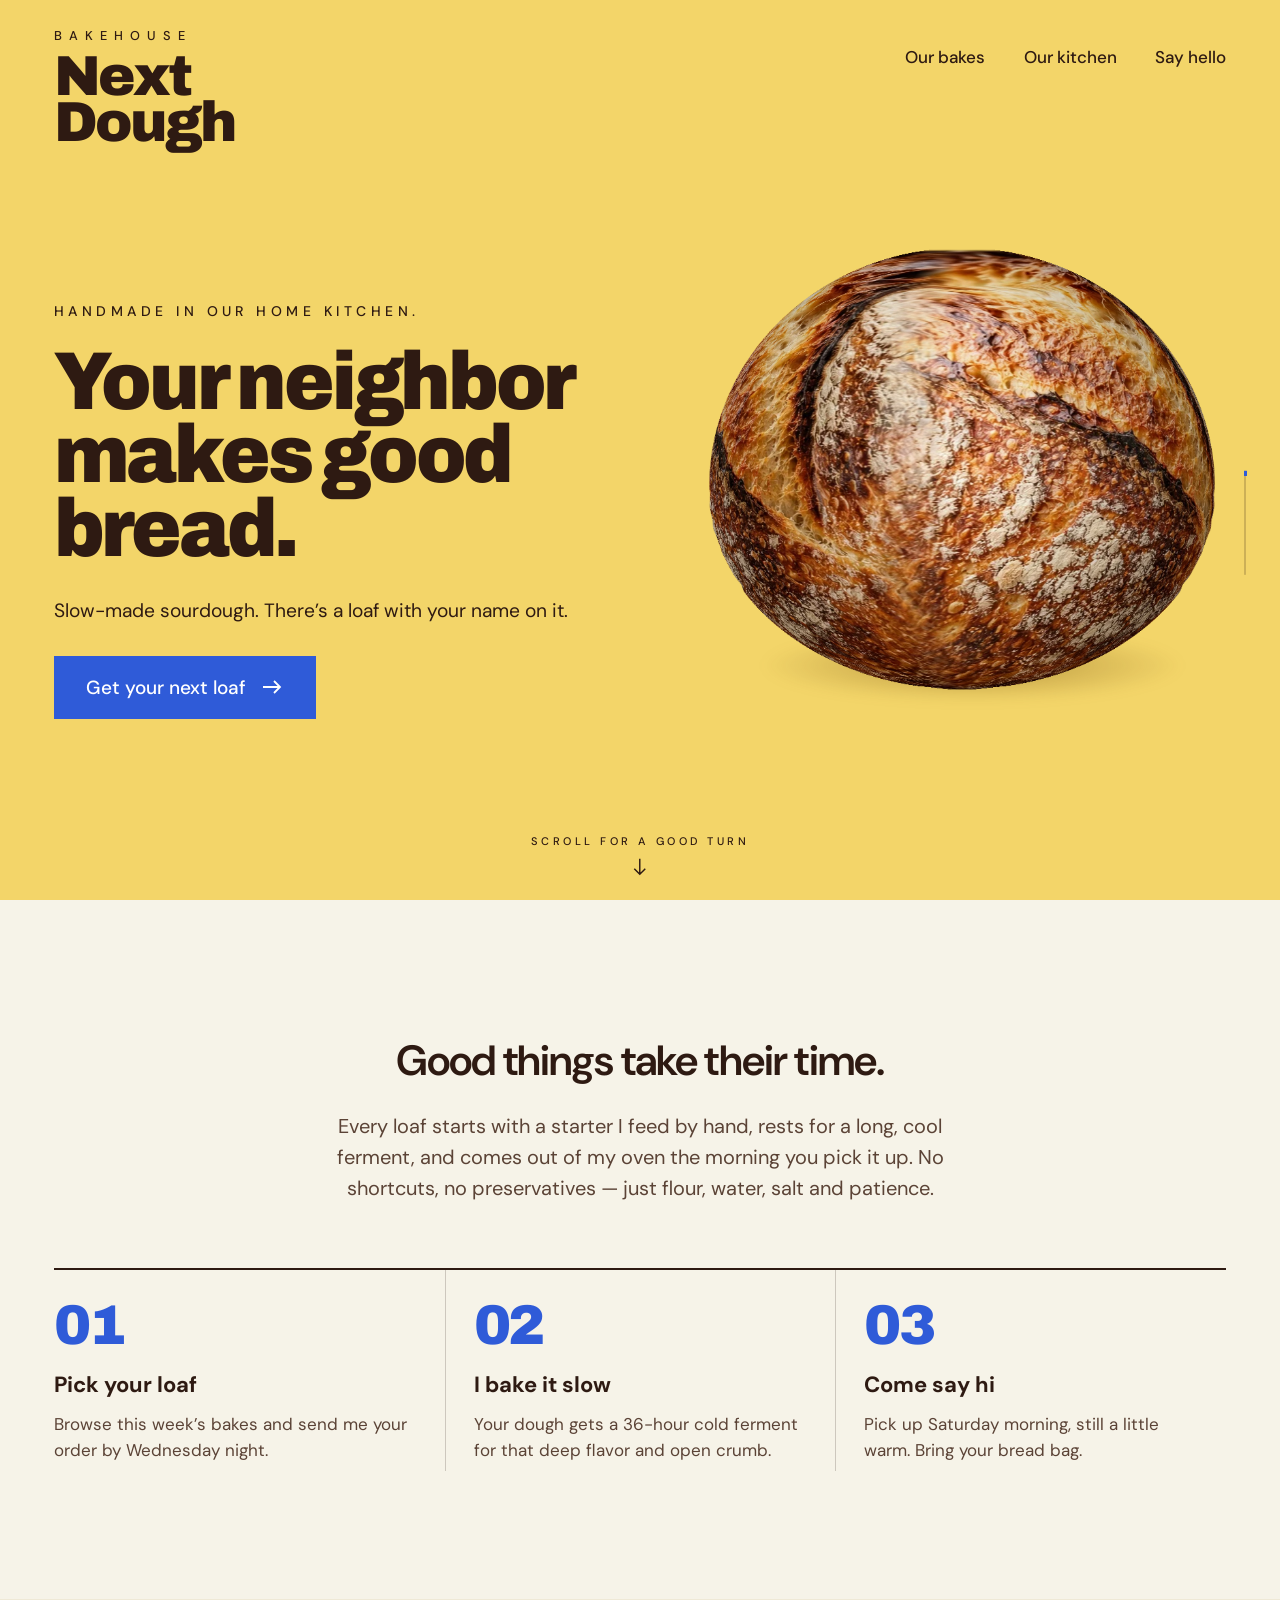
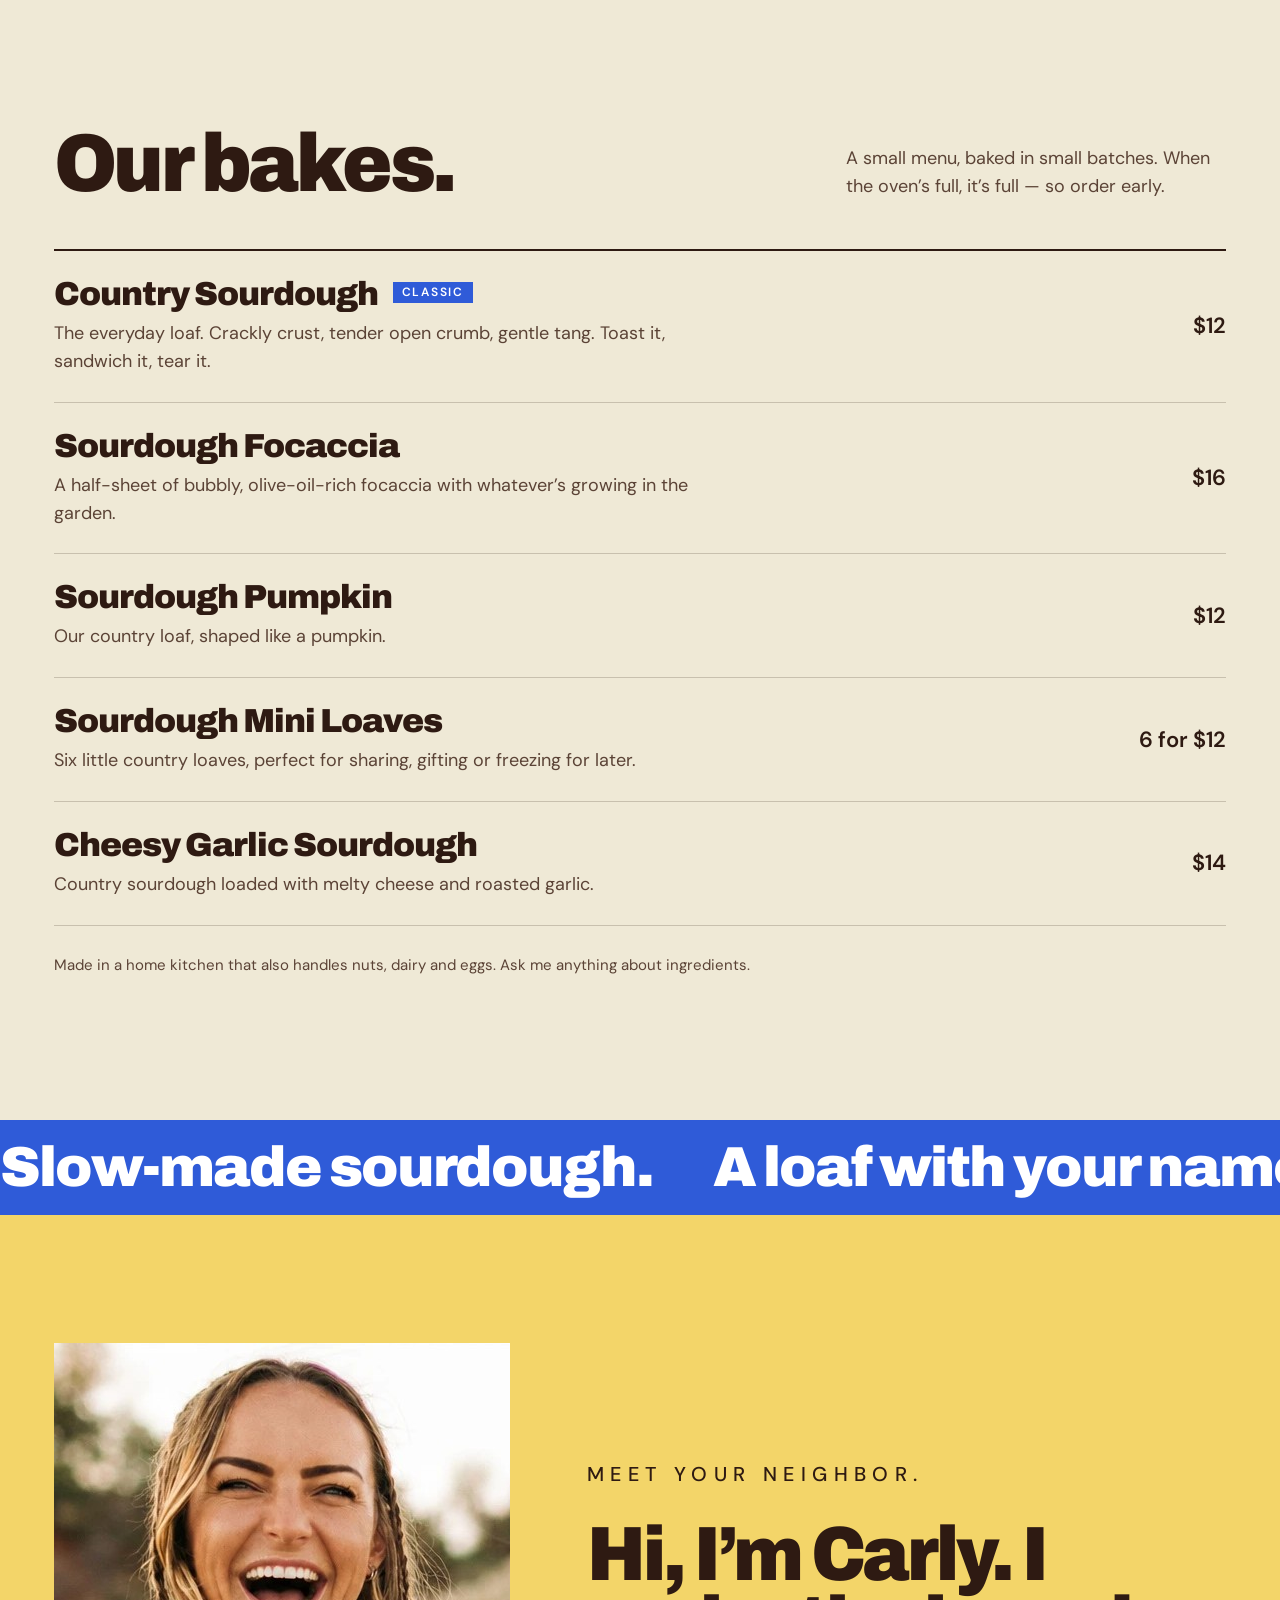
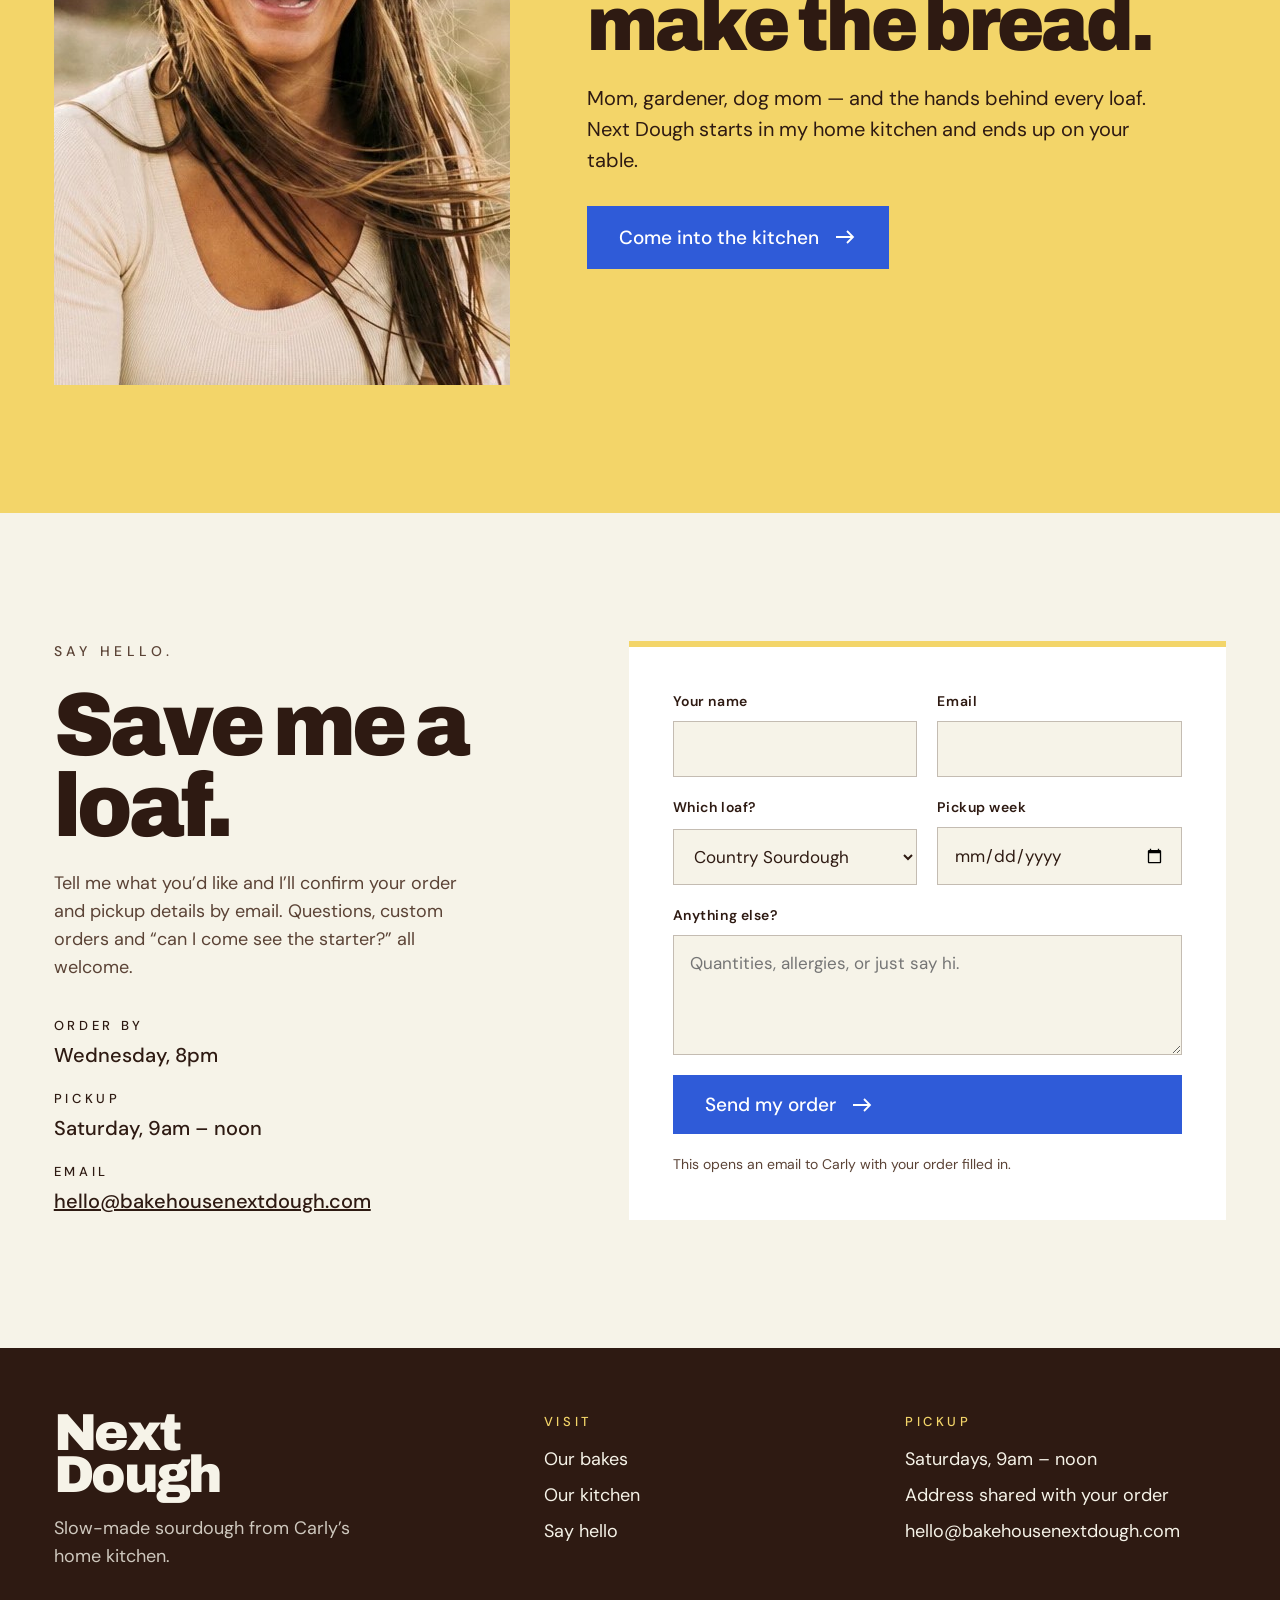
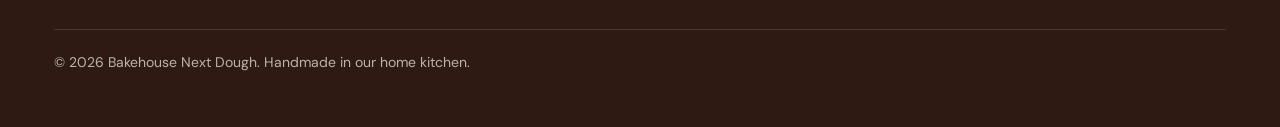
==== commit 058ecaca: "Pumpkin loaf: drop the mention of tying Co-Authored-By: Claude Opus 5.5 <noreply@anthropic.com> Clau" ====
--- a/index.html
+++ b/index.html
@@ -98,7 +98,7 @@
           </li>
           <li class="bake reveal">
             <h3>Sourdough Pumpkin</h3>
-            <p>Our country loaf, tied and shaped like a pumpkin.</p>
+            <p>Our country loaf, shaped like a pumpkin.</p>
             <span class="price">$12</span>
           </li>
           <li class="bake reveal">
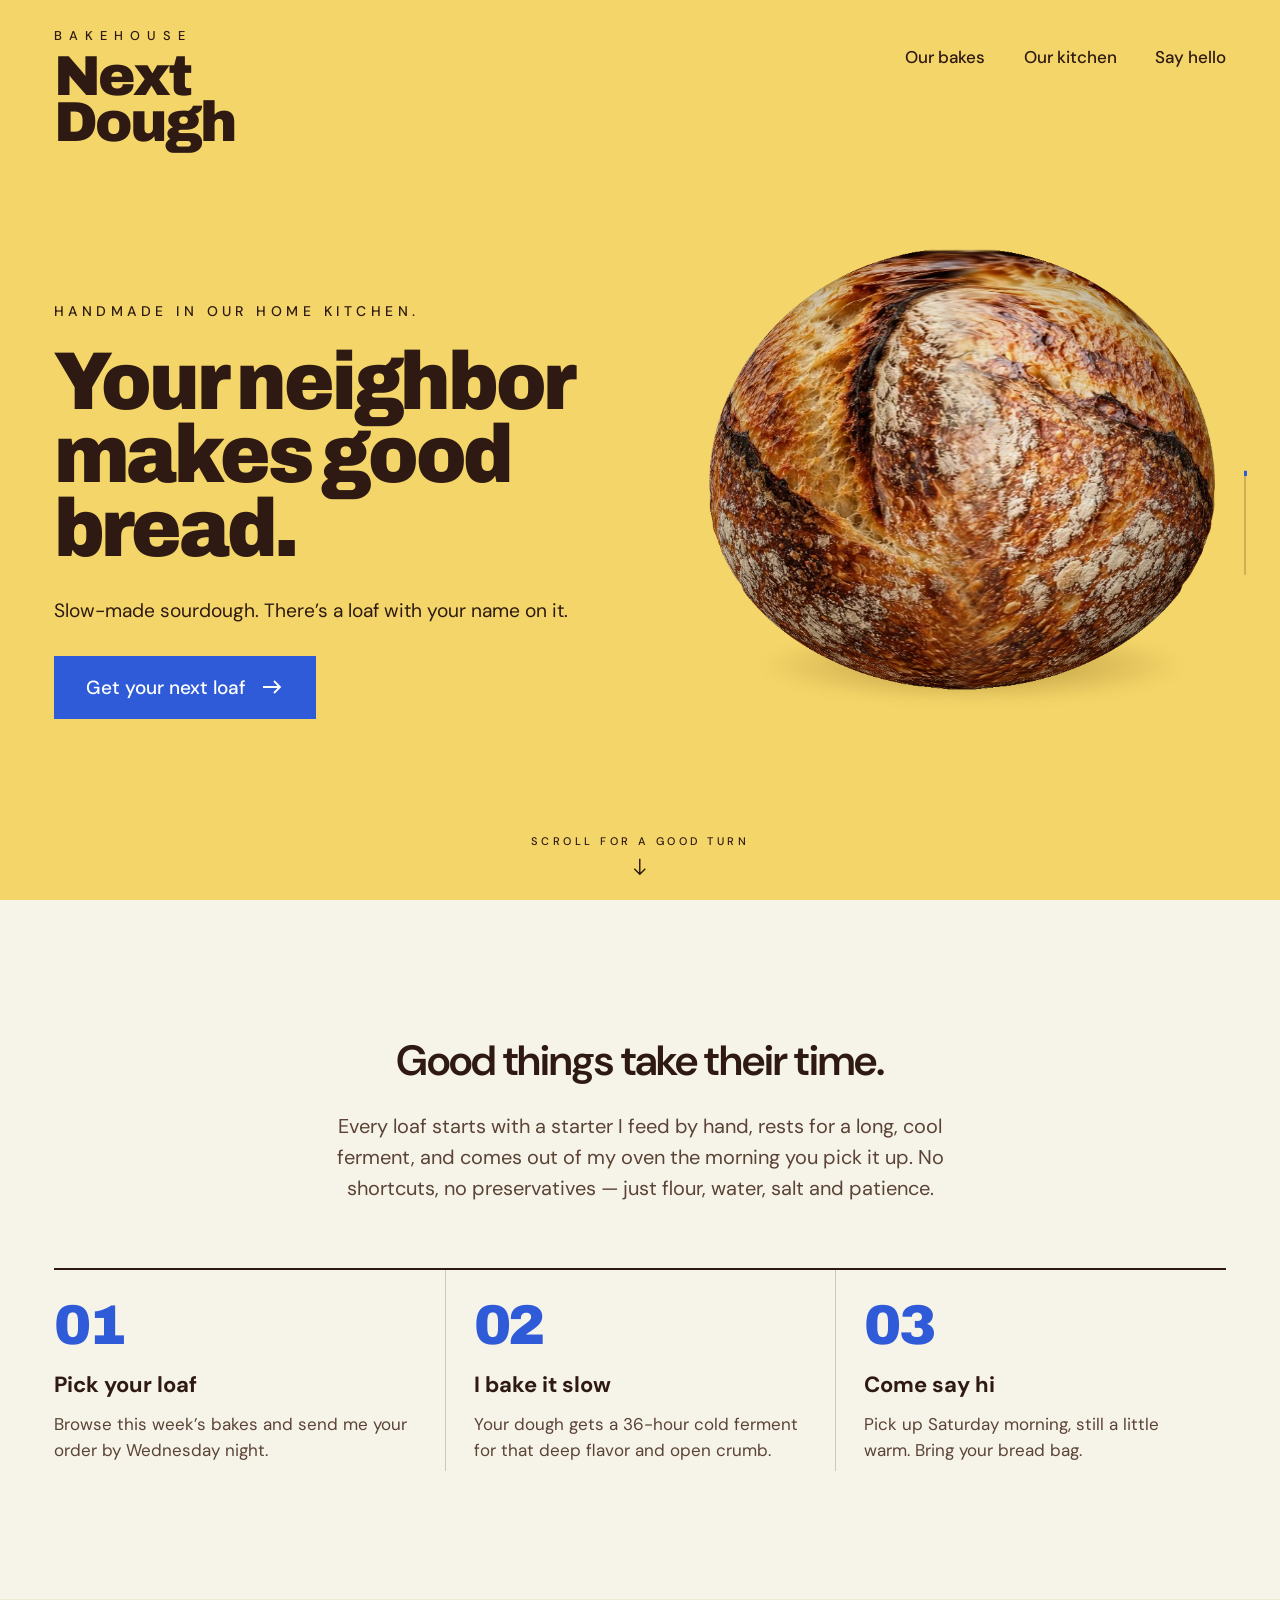
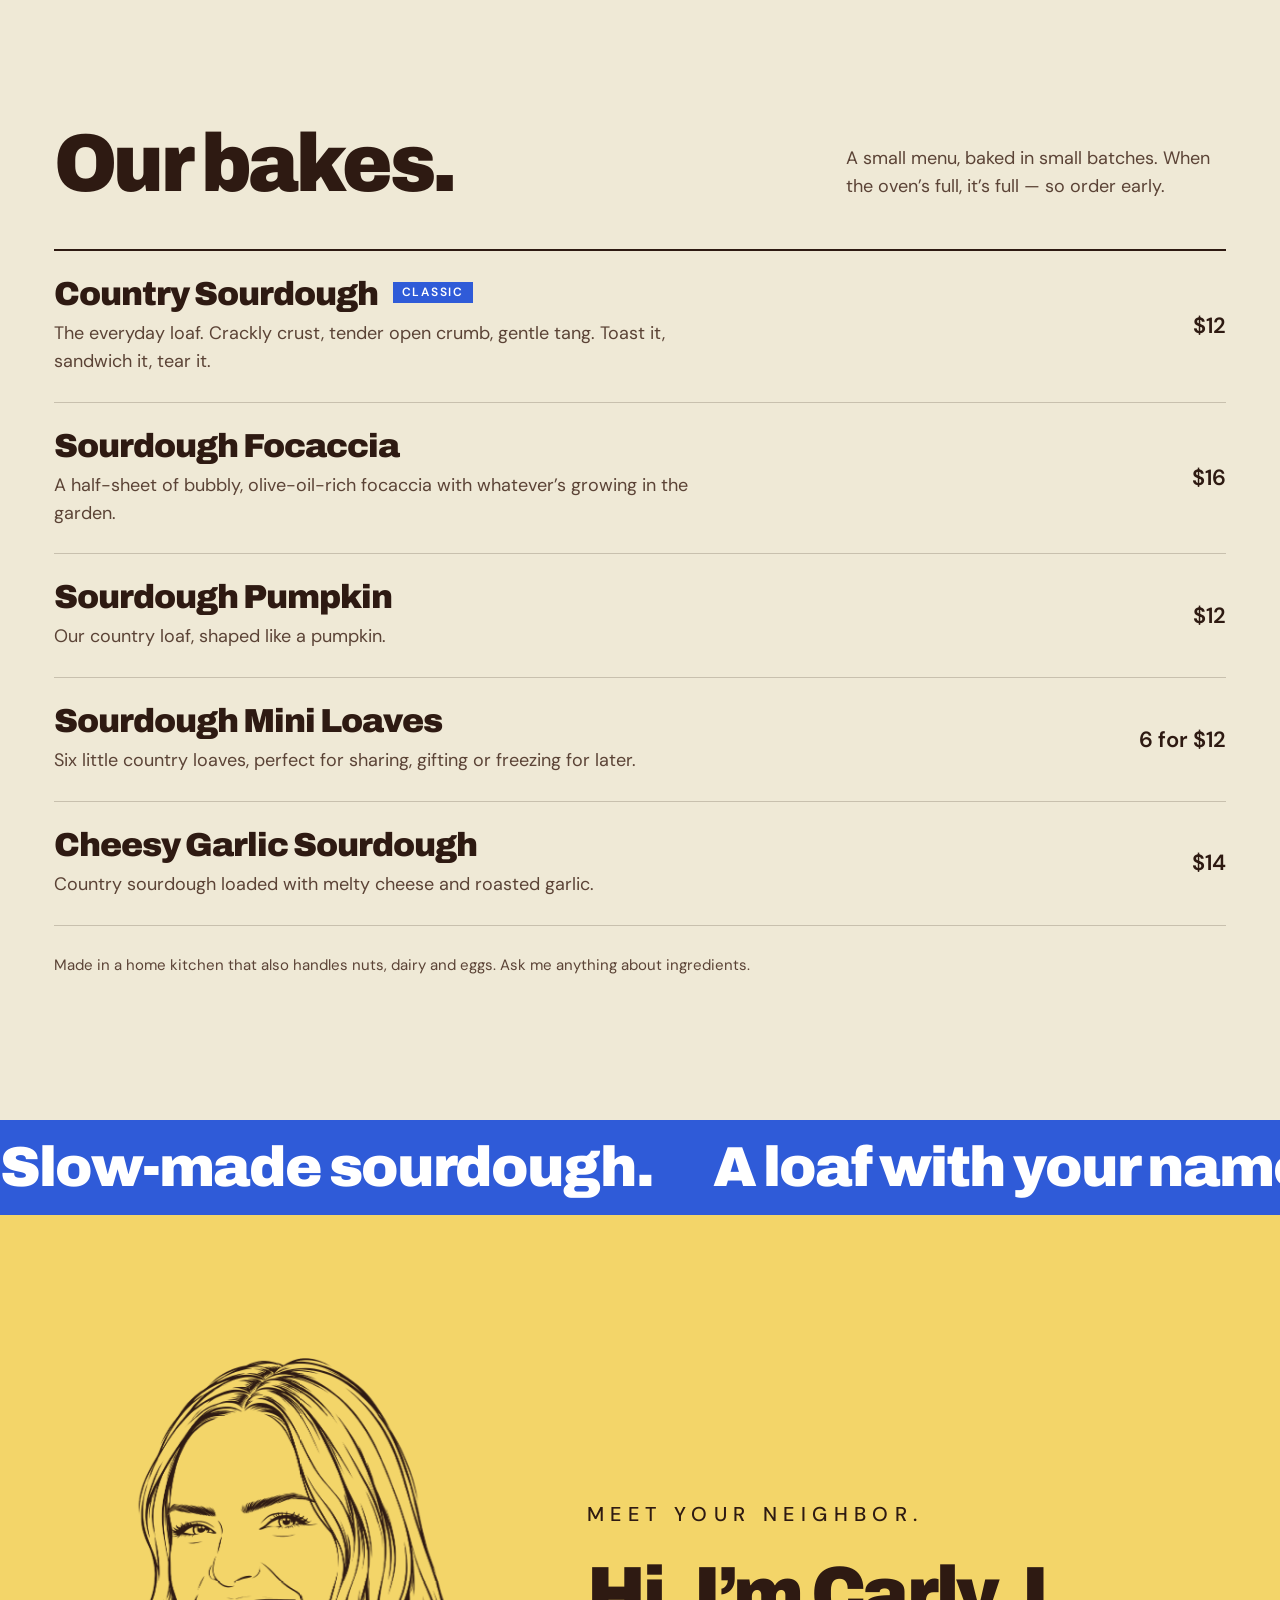
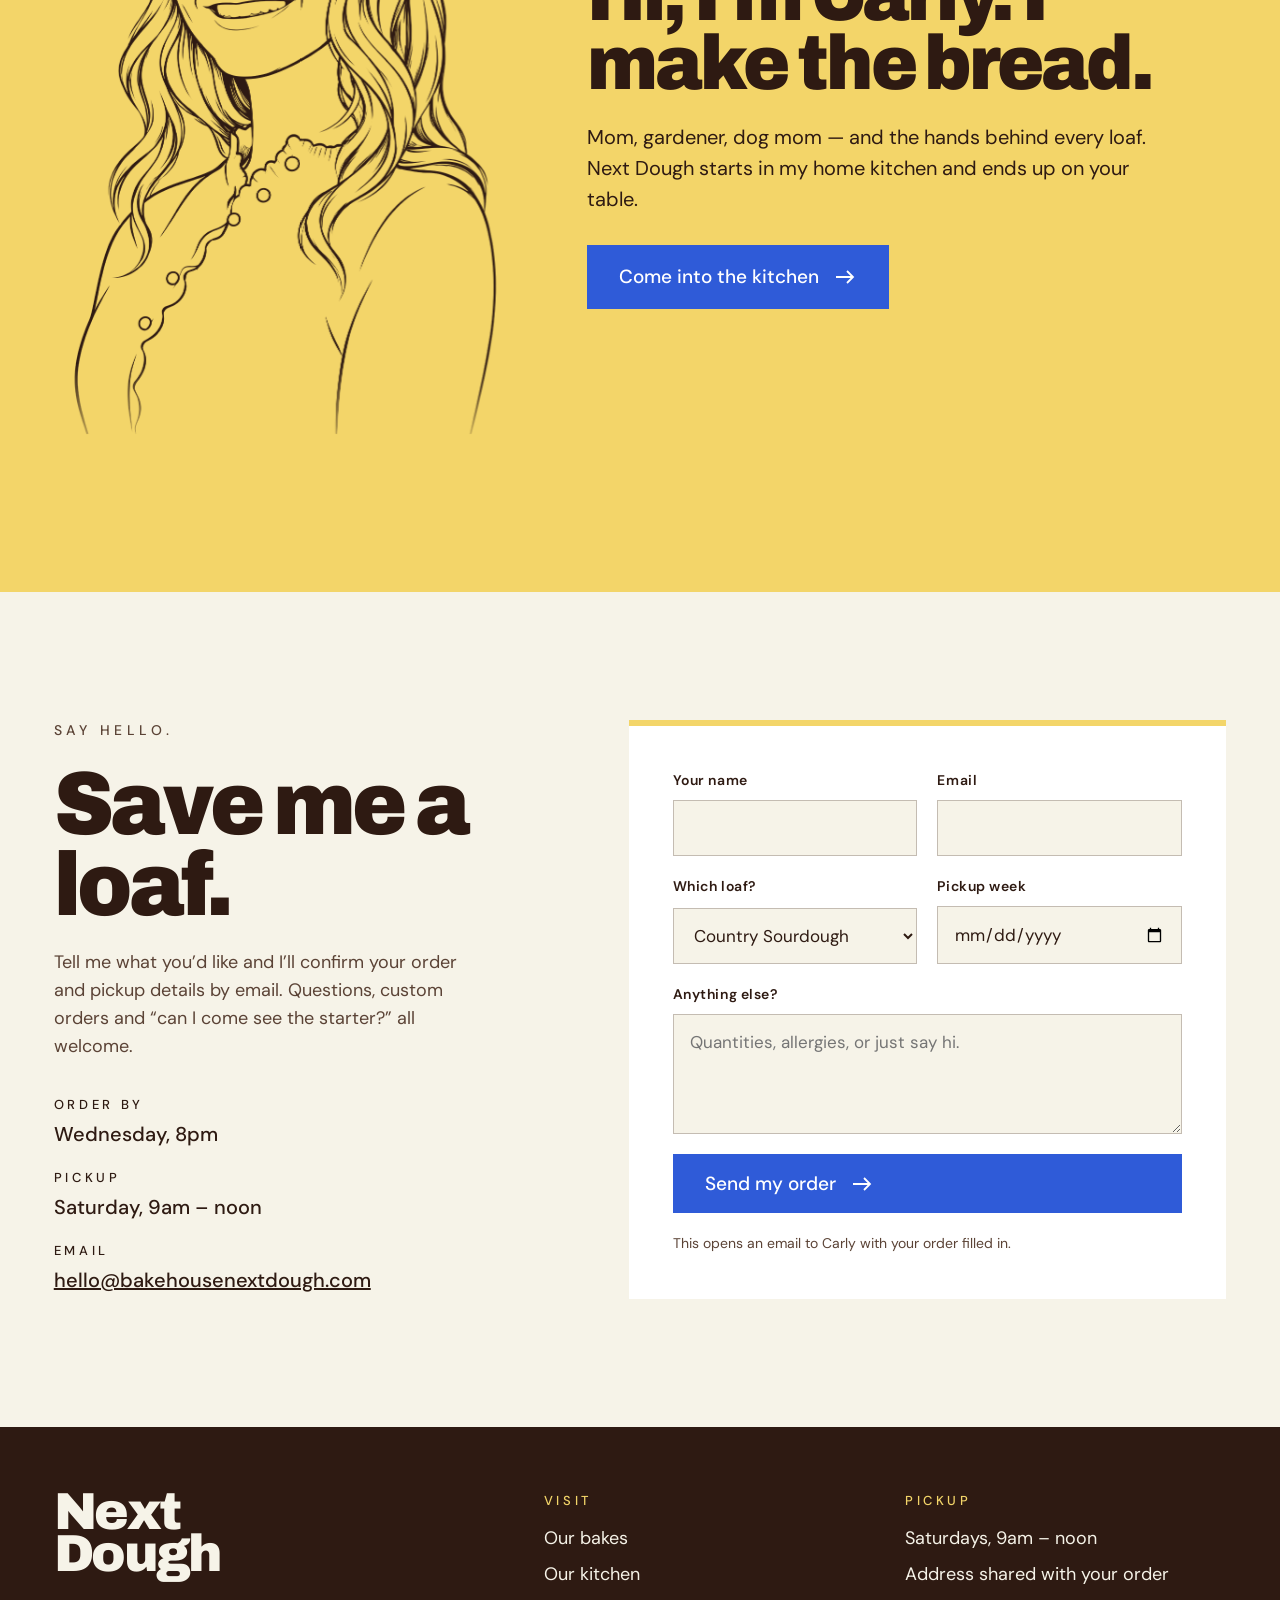
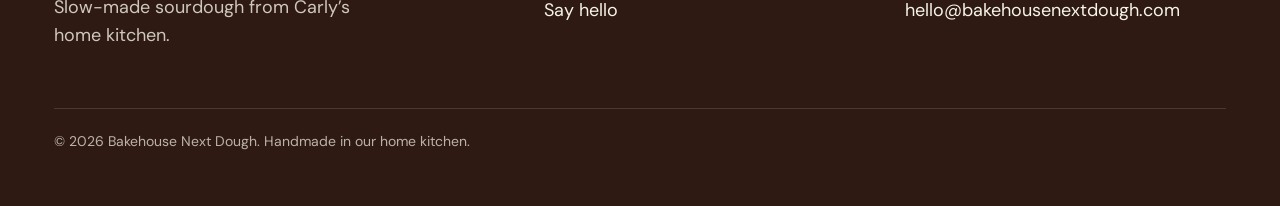
==== commit a2c2d071: "Swap Carly's homepage photo for an animated line drawing Background removed and lines recoloured; st" ====
--- a/index.html
+++ b/index.html
@@ -9,6 +9,7 @@
   <link rel="preconnect" href="https://fonts.gstatic.com" crossorigin>
   <link href="https://fonts.googleapis.com/css2?family=Archivo:wdth,wght@62..125,500;62..125,900&family=DM+Sans:opsz,wght@9..40,400;9..40,500;9..40,600&display=swap" rel="stylesheet">
   <link rel="stylesheet" href="styles.css">
+  <script>document.documentElement.classList.add("js")</script>
   <link rel="preload" as="image" href="assets/sourdough-loaf.webp">
 </head>
 <body>
@@ -126,7 +127,10 @@
     <!-- Meet Carly teaser -->
     <section class="section teaser" aria-labelledby="teaser-title">
       <div class="wrap">
-        <img class="reveal" src="assets/carly.jpg" width="690" height="642" alt="Carly, the baker behind Next Dough, laughing outdoors with her hair blowing in the wind" loading="lazy">
+        <figure class="line-art carly-portrait">
+          <svg class="line-strokes" aria-hidden="true" viewBox="0 0 941 1542" fill="none" stroke="#2e1a12" stroke-width="4.0" stroke-linecap="round" stroke-linejoin="round"><path pathLength="1" style="--t:0.022" d="M566 45Q555 40 548.5 38.0Q542 36 536.0 35.5Q530 35 529.5 34.5Q529 34 520.0 34.0Q511 34 510.5 34.5Q510 35 506.0 35.5Q502 36 501.0 36.5Q500 37 499.0 38.5Q498 40 491.0 41.5Q484 43 479.0 45.5Q474 48 472.0 48.0Q470 48 470.0 49.0Q470 50 468.5 51.0Q467 52 464.0 52.0Q461 52 460.0 51.0Q459 50 457.5 50.0Q456 50 455.5 50.5Q455 51 454.0 50.5Q453 50 451.5 51.0Q450 52 450.5 52.5Q451 53 451.5 52.5Q452 52 453.0 52.5Q454 53 454.0 53.5Q454 54 453.0 54.0Q452 54 452.0 55.0Q452 56 448.0 56.0Q444 56 443.5 54.0Q443 52 442.0 51.5L441 51"/><path pathLength="1" style="--t:0.025" d="M458 44Q453 42 450.5 42.0Q448 42 447.5 41.5Q447 41 441.0 41.0Q435 41 434.5 40.5Q434 40 430.5 40.5Q427 41 426.5 40.0Q426 39 424.5 39.0L423 39"/><path pathLength="1" style="--t:0.026" d="M404 54Q396 54 395.0 52.5Q394 51 397.0 49.5Q400 48 404.5 47.0Q409 46 409.0 45.0Q409 44 410.0 42.5Q411 41 413.0 41.0Q415 41 415.0 42.5Q415 44 418.0 44.0Q421 44 421.5 43.5Q422 43 422.0 41.5Q422 40 419.0 40.0L416 40"/><path pathLength="1" style="--t:0.027" d="M535 44Q528 42 524.5 42.0Q521 42 520.5 41.5Q520 41 509.5 41.0L499 41"/><path pathLength="1" style="--t:0.029" d="M462 44L459 44"/><path pathLength="1" style="--t:0.029" d="M466 45L463 44"/><path pathLength="1" style="--t:0.029" d="M539 45L542 45"/><path pathLength="1" style="--t:0.030" d="M543 46Q550 47 561.5 51.0L573 55"/><path pathLength="1" style="--t:0.030" d="M442 54Q439 54 437.5 53.0Q436 52 433.5 52.0Q431 52 426.5 50.5Q422 49 417.5 49.0Q413 49 411.5 48.0L410 47"/><path pathLength="1" style="--t:0.034" d="M457 53L455 52"/><path pathLength="1" style="--t:0.034" d="M458 53Q459 53 459.0 52.5Q459 52 459.5 52.5L460 53"/><path pathLength="1" style="--t:0.034" d="M366 57Q368 56 370.0 56.5Q372 57 380.5 54.5Q389 52 391.0 52.0L393 52"/><path pathLength="1" style="--t:0.034" d="M476 53Q471 55 470.5 56.0Q470 57 464.5 59.5Q459 62 458.0 63.0Q457 64 455.0 63.5Q453 63 453.0 60.0L453 57"/><path pathLength="1" style="--t:0.035" d="M484 54Q479 54 475.0 55.5L471 57"/><path pathLength="1" style="--t:0.036" d="M424 55Q430 56 429.0 57.0Q428 58 424.5 57.0Q421 56 419.0 56.0L417 56"/><path pathLength="1" style="--t:0.036" d="M540 63Q528 61 527.5 60.5Q527 60 524.0 60.0Q521 60 520.5 59.5Q520 59 508.5 58.5Q497 58 497.0 57.5Q497 57 498.0 56.0Q499 55 515.5 55.0Q532 55 532.5 55.5Q533 56 536.0 56.0Q539 56 539.5 56.5Q540 57 542.0 57.0Q544 57 544.5 57.5Q545 58 550.5 59.0Q556 60 566.0 63.5Q576 67 588.0 73.0Q600 79 613.0 88.0Q626 97 626.5 97.0Q627 97 627.5 95.5Q628 94 629.0 94.0Q630 94 630.0 93.0Q630 92 626.0 88.5Q622 85 611.0 77.5Q600 70 596.5 68.5Q593 67 592.0 65.5Q591 64 589.0 64.0Q587 64 587.0 64.5Q587 65 586.0 65.5Q585 66 582.5 64.5Q580 63 579.0 63.0L578 63"/><path pathLength="1" style="--t:0.036" d="M574 56Q579 58 580.0 59.5Q581 61 581.5 61.0Q582 61 581.5 61.5L581 62"/><path pathLength="1" style="--t:0.037" d="M444 68Q442 66 442.0 64.5Q442 63 441.5 63.0Q441 63 441.5 62.0Q442 61 441.5 59.5Q441 58 442.0 57.5Q443 57 443.0 57.5L443 58"/><path pathLength="1" style="--t:0.037" d="M422 61Q427 62 429.0 64.0Q431 66 432.5 66.0Q434 66 434.0 67.0Q434 68 435.0 69.0Q436 70 436.5 69.5Q437 69 437.0 67.5Q437 66 437.5 66.0Q438 66 438.0 64.5Q438 63 436.5 62.5Q435 62 434.0 59.5Q433 57 432.0 57.0Q431 57 431.0 57.5Q431 58 430.0 58.5L429 59"/><path pathLength="1" style="--t:0.038" d="M492 58L496 58"/><path pathLength="1" style="--t:0.038" d="M362 58Q365 58 365.5 59.5Q366 61 368.0 59.5L370 58"/><path pathLength="1" style="--t:0.039" d="M434 62L431 60"/><path pathLength="1" style="--t:0.039" d="M389 65Q375 67 373.5 68.5Q372 70 372.0 71.0Q372 72 371.0 72.5Q370 73 368.5 73.0Q367 73 364.0 74.5Q361 76 358.0 76.0Q355 76 353.5 77.0Q352 78 350.5 78.0Q349 78 342.0 81.0Q335 84 332.5 84.5Q330 85 330.0 84.0Q330 83 331.5 81.0Q333 79 338.5 75.5Q344 72 351.5 68.5Q359 65 360.0 63.5Q361 62 360.5 61.0Q360 60 358.5 60.0Q357 60 347.5 65.0Q338 70 330.0 76.0L322 82"/><path pathLength="1" style="--t:0.040" d="M362 63L365 62"/><path pathLength="1" style="--t:0.040" d="M516 66Q507 64 505.0 66.0Q503 68 500.5 68.0Q498 68 497.0 66.5Q496 65 494.0 65.0Q492 65 490.0 63.5Q488 62 480.0 62.5Q472 63 467.5 64.5Q463 66 460.5 66.0Q458 66 458.0 65.5L458 65"/><path pathLength="1" style="--t:0.041" d="M447 65Q446 63 444.5 63.0Q443 63 444.5 64.5L446 66"/><path pathLength="1" style="--t:0.042" d="M447 70Q451 69 452.0 68.0Q453 67 453.0 65.5L453 64"/><path pathLength="1" style="--t:0.042" d="M418 64Q422 64 422.5 65.0Q423 66 423.5 66.0Q424 66 423.5 67.0Q423 68 419.5 67.5Q416 67 414.0 66.0Q412 65 408.0 65.0Q404 65 403.5 64.5Q403 64 401.5 64.0Q400 64 399.5 64.5L399 65"/><path pathLength="1" style="--t:0.042" d="M587 67Q588 67 588.5 66.0L589 65"/><path pathLength="1" style="--t:0.043" d="M457 67L454 67"/><path pathLength="1" style="--t:0.043" d="M439 70Q438 69 438.5 68.0Q439 67 439.5 68.0L440 69"/><path pathLength="1" style="--t:0.043" d="M591 67Q592 67 591.5 68.0Q591 69 590.0 68.5L589 68"/><path pathLength="1" style="--t:0.043" d="M429 77Q428 76 428.5 75.0Q429 74 429.0 71.0Q429 68 427.0 68.0Q425 68 425.0 67.5Q425 67 424.5 67.5L424 68"/><path pathLength="1" style="--t:0.044" d="M390 70Q387 70 386.5 70.5Q386 71 381.0 71.0Q376 71 376.0 69.5L376 68"/><path pathLength="1" style="--t:0.045" d="M420 73L421 69"/><path pathLength="1" style="--t:0.045" d="M426 69Q426 72 425.5 72.5L425 73"/><path pathLength="1" style="--t:0.045" d="M533 73Q521 69 519.5 69.0Q518 69 517.0 70.0Q516 71 512.5 71.0Q509 71 506.0 70.0L503 69"/><path pathLength="1" style="--t:0.045" d="M555 97Q525 82 515.0 78.5Q505 75 502.5 75.0Q500 75 498.5 73.5Q497 72 497.0 70.5L497 69"/><path pathLength="1" style="--t:0.045" d="M403 70L400 70"/><path pathLength="1" style="--t:0.045" d="M407 70L404 70"/><path pathLength="1" style="--t:0.045" d="M415 72L408 70"/><path pathLength="1" style="--t:0.045" d="M399 70L391 70"/><path pathLength="1" style="--t:0.046" d="M443 72L446 71"/><path pathLength="1" style="--t:0.046" d="M496 71Q495 72 487.5 71.5L480 71"/><path pathLength="1" style="--t:0.047" d="M456 74Q462 73 463.5 74.5Q465 76 467.5 76.0Q470 76 471.5 74.0Q473 72 476.0 72.0Q479 72 479.5 73.5Q480 75 481.0 75.0Q482 75 483.0 76.0Q484 77 486.0 77.5Q488 78 487.5 79.0Q487 80 489.0 79.5Q491 79 490.5 79.5Q490 80 491.0 80.5Q492 81 492.0 80.5Q492 80 493.0 80.5Q494 81 494.0 81.5Q494 82 493.0 82.0Q492 82 492.5 82.5Q493 83 492.5 84.5Q492 86 490.5 86.0Q489 86 488.0 83.5Q487 81 485.5 81.5Q484 82 483.5 81.5Q483 81 483.0 79.5L483 78"/><path pathLength="1" style="--t:0.047" d="M746 529Q748 513 749.5 512.0Q751 511 750.5 504.5Q750 498 749.0 497.5Q748 497 748.0 480.0Q748 463 747.5 462.5Q747 462 747.0 457.0Q747 452 746.5 451.5Q746 451 746.0 448.0Q746 445 745.5 444.5Q745 444 745.0 438.0Q745 432 744.5 431.5Q744 431 744.0 429.0Q744 427 741.5 418.5Q739 410 739.0 408.0Q739 406 738.5 405.5Q738 405 736.5 397.5Q735 390 728.0 368.5Q721 347 720.0 345.5Q719 344 718.5 341.5Q718 339 717.0 337.5Q716 336 715.5 333.5Q715 331 714.0 329.5Q713 328 712.0 324.0Q711 320 706.0 308.0Q701 296 700.5 293.5Q700 291 693.5 276.5Q687 262 687.0 261.0Q687 260 685.5 257.5Q684 255 683.0 251.5Q682 248 679.0 242.5Q676 237 676.0 236.0Q676 235 673.0 229.5Q670 224 670.0 223.0Q670 222 668.5 219.0Q667 216 666.0 215.0Q665 214 663.0 209.5Q661 205 660.0 204.0Q659 203 655.0 195.5Q651 188 643.0 176.0Q635 164 627.5 154.5Q620 145 610.0 134.5Q600 124 590.0 115.5Q580 107 570.0 100.0Q560 93 548.5 87.0Q537 81 536.0 81.0Q535 81 530.0 78.5Q525 76 522.5 75.5Q520 75 518.0 73.5L516 72"/><path pathLength="1" style="--t:0.047" d="M430 73L433 76"/><path pathLength="1" style="--t:0.047" d="M471 78Q476 79 476.0 76.0L476 73"/><path pathLength="1" style="--t:0.048" d="M424 74L421 74"/><path pathLength="1" style="--t:0.048" d="M440 74Q434 77 433.5 78.0Q433 79 431.5 78.5L430 78"/><path pathLength="1" style="--t:0.049" d="M479 79L480 76"/><path pathLength="1" style="--t:0.049" d="M400 76Q412 77 412.5 78.0Q413 79 413.5 79.0Q414 79 413.5 79.5Q413 80 413.5 80.5Q414 81 414.0 82.5Q414 84 412.5 84.0Q411 84 411.0 85.5Q411 87 409.5 88.0Q408 89 407.0 89.0Q406 89 406.0 88.0Q406 87 405.0 86.0Q404 85 404.0 83.0Q404 81 397.5 80.5Q391 80 390.5 79.5Q390 79 385.5 79.5L381 80"/><path pathLength="1" style="--t:0.050" d="M443 84Q432 85 433.5 83.0Q435 81 438.5 79.5Q442 78 453.0 77.5L464 77"/><path pathLength="1" style="--t:0.051" d="M357 79Q357 80 355.5 81.0L354 82"/><path pathLength="1" style="--t:0.051" d="M401 108Q399 108 398.5 107.0Q398 106 396.0 106.0Q394 106 388.0 104.0Q382 102 373.0 102.0Q364 102 363.5 102.5Q363 103 358.5 103.5Q354 104 345.0 107.0Q336 110 327.0 114.5Q318 119 317.0 120.0Q316 121 314.5 121.0Q313 121 306.0 125.0Q299 129 293.0 133.5Q287 138 284.5 138.5Q282 139 282.5 136.5Q283 134 293.0 124.5Q303 115 303.0 113.5Q303 112 306.0 111.0Q309 110 318.5 103.0Q328 96 332.0 94.0Q336 92 338.5 90.0Q341 88 347.0 85.0Q353 82 352.5 80.5L352 79"/><path pathLength="1" style="--t:0.053" d="M409 82Q408 81 406.5 81.0L405 81"/><path pathLength="1" style="--t:0.053" d="M523 97Q503 85 499.0 83.5Q495 82 495.0 83.0Q495 84 493.5 85.5Q492 87 492.0 88.5Q492 90 490.0 90.5Q488 91 488.5 90.0L489 89"/><path pathLength="1" style="--t:0.054" d="M426 85Q426 86 425.5 86.0Q425 86 424.5 85.0Q424 84 422.5 83.5Q421 83 420.5 84.0Q420 85 418.5 85.0Q417 85 417.5 86.5Q418 88 419.0 88.0Q420 88 420.0 87.0Q420 86 419.5 86.0L419 86"/><path pathLength="1" style="--t:0.054" d="M394 84Q402 85 403.5 87.0Q405 89 403.5 89.0Q402 89 401.0 87.5L400 86"/><path pathLength="1" style="--t:0.055" d="M427 88Q426 88 426.0 87.5Q426 87 427.0 86.0Q428 85 429.5 85.0Q431 85 431.0 86.5Q431 88 430.5 88.5Q430 89 429.0 88.5Q428 88 427.5 88.5Q427 89 427.5 89.5L428 90"/><path pathLength="1" style="--t:0.055" d="M502 103Q486 94 486.5 89.5L487 85"/><path pathLength="1" style="--t:0.055" d="M467 85Q471 85 475.5 86.5Q480 88 479.0 89.0Q478 90 474.5 89.0Q471 88 469.0 88.0L467 88"/><path pathLength="1" style="--t:0.055" d="M216 204Q221 195 222.5 194.0Q224 193 224.0 192.0Q224 191 225.0 190.5Q226 190 226.0 189.0Q226 188 229.0 185.5Q232 183 232.0 182.0Q232 181 233.5 179.5Q235 178 237.5 173.5Q240 169 251.5 154.0Q263 139 271.0 131.0Q279 123 280.0 123.0Q281 123 281.0 121.0Q281 119 289.0 112.0Q297 105 303.5 101.0Q310 97 313.0 94.5Q316 92 322.5 88.5L329 85"/><path pathLength="1" style="--t:0.056" d="M423 88Q423 89 422.0 89.0Q421 89 421.0 88.0Q421 87 421.5 87.0L422 87"/><path pathLength="1" style="--t:0.057" d="M392 88Q395 88 397.5 90.0Q400 92 399.5 93.0Q399 94 398.0 94.0Q397 94 396.5 93.0Q396 92 394.5 91.5L393 91"/><path pathLength="1" style="--t:0.057" d="M441 101Q445 101 446.0 102.0Q447 103 449.0 103.0Q451 103 451.5 103.5Q452 104 454.5 103.5Q457 103 455.5 100.5Q454 98 450.5 97.5Q447 97 446.5 96.5Q446 96 439.5 96.0Q433 96 432.5 96.5Q432 97 427.5 97.5Q423 98 420.5 99.5Q418 101 417.0 101.0Q416 101 415.5 100.0Q415 99 417.0 96.5Q419 94 415.5 91.0L412 88"/><path pathLength="1" style="--t:0.058" d="M485 91Q484 91 483.5 90.0Q483 89 482.0 89.0Q481 89 481.0 89.5Q481 90 480.0 90.5L479 91"/><path pathLength="1" style="--t:0.058" d="M413 94L408 90"/><path pathLength="1" style="--t:0.058" d="M411 96Q408 96 406.5 94.5Q405 93 404.5 91.5L404 90"/><path pathLength="1" style="--t:0.059" d="M420 91Q421 91 420.5 92.0L420 93"/><path pathLength="1" style="--t:0.059" d="M450 91Q455 91 457.5 92.0Q460 93 461.0 93.0Q462 93 462.5 92.0Q463 91 467.0 91.5Q471 92 474.0 93.0Q477 94 482.5 97.0L488 100"/><path pathLength="1" style="--t:0.060" d="M491 92Q489 92 489.0 93.0L489 94"/><path pathLength="1" style="--t:0.060" d="M566 154Q555 141 545.0 131.0Q535 121 523.0 112.0Q511 103 511.5 101.0Q512 99 512.5 99.0Q513 99 512.5 98.0Q512 97 511.0 96.5Q510 96 507.5 96.0Q505 96 505.0 95.5Q505 95 503.0 93.5Q501 92 498.0 93.0Q495 94 494.5 93.0Q494 92 494.5 92.0L495 92"/><path pathLength="1" style="--t:0.060" d="M405 104Q403 101 402.5 101.0Q402 101 402.0 100.5Q402 100 403.0 99.5Q404 99 404.0 96.5Q404 94 402.5 93.5Q401 93 400.5 93.5Q400 94 400.5 94.5L401 95"/><path pathLength="1" style="--t:0.060" d="M531 136Q504 114 499.5 111.0Q495 108 490.5 106.0Q486 104 485.0 103.0Q484 102 483.5 102.0Q483 102 482.0 104.0Q481 106 480.0 106.0Q479 106 478.5 104.5Q478 103 477.5 103.0Q477 103 477.0 102.0Q477 101 476.0 100.0Q475 99 474.0 99.0Q473 99 472.5 98.0Q472 97 470.0 96.5Q468 96 467.0 94.5Q466 93 464.5 93.5L463 94"/><path pathLength="1" style="--t:0.061" d="M500 96Q498 95 498.0 94.5Q498 94 497.5 94.5L497 95"/><path pathLength="1" style="--t:0.061" d="M367 95Q372 95 372.5 94.5Q373 94 379.5 94.5Q386 95 386.5 95.5Q387 96 388.5 96.0Q390 96 391.0 97.5Q392 99 394.0 99.0Q396 99 396.0 98.0Q396 97 395.0 96.0Q394 95 392.5 95.0L391 95"/><path pathLength="1" style="--t:0.061" d="M621 108Q622 108 640.5 127.0Q659 146 668.5 158.5Q678 171 683.0 179.0Q688 187 690.0 191.5Q692 196 693.0 197.0Q694 198 700.5 211.0Q707 224 707.0 225.0Q707 226 712.0 237.5Q717 249 717.5 251.5Q718 254 719.0 255.5Q720 257 725.0 272.0Q730 287 730.0 288.5Q730 290 734.0 302.0Q738 314 738.0 315.5Q738 317 739.0 319.0Q740 321 740.0 322.5Q740 324 742.0 330.0Q744 336 744.0 337.5Q744 339 745.0 341.0Q746 343 746.0 344.5Q746 346 747.0 348.0Q748 350 748.0 351.5Q748 353 750.0 358.0Q752 363 752.0 364.5Q752 366 754.5 372.5Q757 379 757.0 380.5Q757 382 759.5 389.0Q762 396 764.0 395.5Q766 395 766.0 392.0Q766 389 765.0 386.5Q764 384 762.5 375.0Q761 366 760.0 363.5Q759 361 759.0 359.0Q759 357 757.5 352.5Q756 348 756.0 346.0Q756 344 755.5 343.5Q755 343 751.5 327.5Q748 312 747.0 310.0Q746 308 744.0 299.5Q742 291 740.0 286.5Q738 282 733.5 267.5Q729 253 725.5 245.0Q722 237 722.0 235.0Q722 233 721.5 233.0Q721 233 720.0 231.5Q719 230 719.0 227.5Q719 225 719.5 225.0Q720 225 720.5 224.0Q721 223 719.5 221.0Q718 219 717.0 219.0Q716 219 713.5 213.0Q711 207 710.0 206.0Q709 205 706.5 199.5Q704 194 701.0 189.5Q698 185 696.0 180.5Q694 176 681.0 156.0Q668 136 659.5 126.0Q651 116 643.5 109.0Q636 102 635.5 99.0Q635 96 634.0 95.0Q633 94 631.0 94.5Q629 95 628.5 96.0Q628 97 629.0 96.5L630 96"/><path pathLength="1" style="--t:0.063" d="M507 97Q506 100 505.5 100.0L505 100"/><path pathLength="1" style="--t:0.063" d="M502 97Q501 97 502.0 98.0Q503 99 503.5 99.0Q504 99 504.5 98.0L505 97"/><path pathLength="1" style="--t:0.064" d="M633 100Q632 100 632.5 99.0Q633 98 633.5 98.0Q634 98 634.0 98.5L634 99"/><path pathLength="1" style="--t:0.064" d="M405 99Q406 99 405.0 99.5L404 100"/><path pathLength="1" style="--t:0.064" d="M577 156Q569 145 556.0 132.0Q543 119 534.0 112.0Q525 105 519.5 102.0L514 99"/><path pathLength="1" style="--t:0.065" d="M476 102Q475 102 474.5 103.0Q474 104 473.0 104.0Q472 104 472.5 102.0L473 100"/><path pathLength="1" style="--t:0.065" d="M421 106Q418 106 413.5 107.5Q409 109 408.5 108.0Q408 107 411.0 104.5Q414 102 414.0 101.0L414 100"/><path pathLength="1" style="--t:0.065" d="M635 102Q634 101 632.0 101.0L630 101"/><path pathLength="1" style="--t:0.065" d="M479 103Q480 101 481.0 101.0Q482 101 481.0 102.0L480 103"/><path pathLength="1" style="--t:0.065" d="M404 107Q400 104 400.0 102.5Q400 101 401.0 101.5Q402 102 401.5 102.5L401 103"/><path pathLength="1" style="--t:0.067" d="M510 148Q507 143 502.0 137.5Q497 132 497.0 131.0Q497 130 494.5 128.0Q492 126 492.0 125.0Q492 124 490.5 123.0Q489 122 485.5 122.0Q482 122 481.5 120.5Q481 119 479.5 117.5Q478 116 474.0 114.0Q470 112 468.0 110.0Q466 108 466.0 106.5Q466 105 464.5 105.0Q463 105 460.5 104.0L458 103"/><path pathLength="1" style="--t:0.069" d="M522 144Q499 120 490.0 113.5L481 107"/><path pathLength="1" style="--t:0.070" d="M428 111Q427 110 421.5 110.0Q416 110 414.0 111.0Q412 112 410.5 112.0Q409 112 408.5 111.0Q408 110 407.5 110.0Q407 110 407.0 109.0L407 108"/><path pathLength="1" style="--t:0.070" d="M370 108Q383 108 383.5 108.5Q384 109 385.5 109.0Q387 109 388.0 110.5Q389 112 392.0 112.0Q395 112 394.5 112.5Q394 113 394.5 114.5L395 116"/><path pathLength="1" style="--t:0.072" d="M374 112Q379 113 379.0 112.0Q379 111 378.5 111.0L378 111"/><path pathLength="1" style="--t:0.072" d="M289 119Q299 112 300.5 111.5L302 111"/><path pathLength="1" style="--t:0.072" d="M374 114Q383 115 381.5 113.0L380 111"/><path pathLength="1" style="--t:0.072" d="M406 124Q404 124 402.5 125.0Q401 126 400.0 125.5Q399 125 398.5 124.0Q398 123 398.5 121.5Q399 120 401.5 118.0Q404 116 405.0 113.5L406 111"/><path pathLength="1" style="--t:0.073" d="M395 119Q389 115 389.0 114.0L389 113"/><path pathLength="1" style="--t:0.074" d="M431 114Q432 115 435.0 115.0Q438 115 440.5 116.5Q443 118 445.5 117.5L448 117"/><path pathLength="1" style="--t:0.075" d="M385 116Q387 116 387.0 116.5L387 117"/><path pathLength="1" style="--t:0.076" d="M384 120L384 117"/><path pathLength="1" style="--t:0.076" d="M417 119Q429 118 429.5 118.5Q430 119 434.0 119.5Q438 120 438.5 118.5L439 117"/><path pathLength="1" style="--t:0.076" d="M364 117Q377 117 377.0 117.5Q377 118 376.5 118.0Q376 118 376.0 118.5Q376 119 375.0 119.0Q374 119 374.0 118.5Q374 118 373.0 119.0Q372 120 364.5 120.0L357 120"/><path pathLength="1" style="--t:0.077" d="M375 121Q375 120 377.0 120.0Q379 120 378.5 119.0L378 118"/><path pathLength="1" style="--t:0.077" d="M392 120Q388 118 389.0 120.0Q390 122 390.5 122.0L391 122"/><path pathLength="1" style="--t:0.077" d="M473 139Q459 126 458.0 126.0Q457 126 456.5 125.0Q456 124 453.5 124.5Q451 125 450.0 124.0Q449 123 448.0 123.0Q447 123 445.5 122.0Q444 121 444.0 120.0L444 119"/><path pathLength="1" style="--t:0.078" d="M282 121Q285 122 286.5 121.0L288 120"/><path pathLength="1" style="--t:0.078" d="M376 121Q377 122 377.5 121.5Q378 121 380.0 121.5Q382 122 382.0 123.5L382 125"/><path pathLength="1" style="--t:0.079" d="M314 125L315 122"/><path pathLength="1" style="--t:0.080" d="M486 124Q486 123 485.0 123.5Q484 124 483.5 123.5L483 123"/><path pathLength="1" style="--t:0.080" d="M386 125Q387 123 388.5 123.5L390 124"/><path pathLength="1" style="--t:0.080" d="M391 138Q391 135 392.5 132.5Q394 130 395.5 129.0Q397 128 397.0 125.5L397 123"/><path pathLength="1" style="--t:0.080" d="M548 201Q534 173 529.0 167.0Q524 161 521.0 156.0Q518 151 512.5 144.0Q507 137 500.0 130.5L493 124"/><path pathLength="1" style="--t:0.081" d="M453 127Q453 126 454.0 125.5L455 125"/><path pathLength="1" style="--t:0.081" d="M388 129Q386 128 385.5 127.0Q385 126 384.0 126.0Q383 126 383.0 127.0Q383 128 380.5 128.0Q378 128 377.5 127.5Q377 127 374.5 127.0Q372 127 369.0 126.0Q366 125 358.0 125.0Q350 125 349.5 125.5Q349 126 344.5 126.5Q340 127 331.0 130.0Q322 133 312.0 138.5Q302 144 287.5 156.5L273 169"/><path pathLength="1" style="--t:0.082" d="M543 221Q519 170 513.0 160.5Q507 151 500.5 143.0Q494 135 493.5 133.5Q493 132 490.5 130.0Q488 128 488.5 127.0Q489 126 490.0 126.0Q491 126 490.5 126.5L490 127"/><path pathLength="1" style="--t:0.082" d="M604 325Q609 346 610.0 348.0Q611 350 611.5 353.5Q612 357 614.0 362.5Q616 368 615.5 369.5Q615 371 614.0 371.0Q613 371 612.0 370.0Q611 369 605.5 357.5Q600 346 596.5 340.5Q593 335 586.0 326.0Q579 317 567.0 303.5Q555 290 547.0 278.5Q539 267 536.0 261.0Q533 255 532.0 254.0Q531 253 511.5 213.5Q492 174 486.5 165.5Q481 157 475.5 150.0Q470 143 463.0 136.5Q456 130 456.0 128.5Q456 127 456.5 127.5Q457 128 457.5 127.5L458 127"/><path pathLength="1" style="--t:0.083" d="M387 132Q384 128 383.0 129.0Q382 130 381.5 130.0Q381 130 381.0 129.5L381 129"/><path pathLength="1" style="--t:0.084" d="M418 133Q417 130 415.5 130.0L414 130"/><path pathLength="1" style="--t:0.085" d="M421 131Q426 131 427.0 131.5L428 132"/><path pathLength="1" style="--t:0.085" d="M383 137Q380 131 381.5 131.0Q383 131 383.0 131.5Q383 132 382.5 132.0Q382 132 382.5 132.5L383 133"/><path pathLength="1" style="--t:0.085" d="M406 139Q414 135 413.5 133.0Q413 131 410.0 131.5Q407 132 404.0 133.5Q401 135 396.0 139.0L391 143"/><path pathLength="1" style="--t:0.086" d="M411 141Q425 137 427.0 135.0Q429 133 432.0 133.5L435 134"/><path pathLength="1" style="--t:0.088" d="M427 140Q434 140 435.0 139.0Q436 138 436.0 136.5Q436 135 438.0 135.0Q440 135 443.0 136.0Q446 137 447.0 138.0Q448 139 449.0 141.5Q450 144 447.0 144.5Q444 145 443.5 144.5Q443 144 437.0 144.0Q431 144 430.5 143.5Q430 143 428.0 143.0Q426 143 422.5 144.0L419 145"/><path pathLength="1" style="--t:0.089" d="M383 146Q372 140 368.0 139.5Q364 139 363.5 138.5Q363 138 360.0 138.0Q357 138 356.5 137.5Q356 137 352.0 137.0Q348 137 347.5 137.5Q347 138 342.5 138.0Q338 138 330.0 140.5Q322 143 321.0 144.5Q320 146 319.0 146.0Q318 146 316.0 148.0Q314 150 313.5 150.0Q313 150 313.0 148.0Q313 146 312.5 146.5L312 147"/><path pathLength="1" style="--t:0.091" d="M319 140Q313 143 312.5 144.0Q312 145 310.0 146.5Q308 148 309.0 148.5Q310 149 310.0 148.5L310 148"/><path pathLength="1" style="--t:0.091" d="M254 169Q272 150 274.5 146.5Q277 143 279.0 141.5L281 140"/><path pathLength="1" style="--t:0.093" d="M434 152Q443 155 446.0 155.0Q449 155 456.5 158.5Q464 162 465.5 163.5Q467 165 470.0 165.0Q473 165 473.0 163.5Q473 162 466.5 155.5Q460 149 455.5 146.5L451 144"/><path pathLength="1" style="--t:0.094" d="M426 146Q429 146 429.5 145.5L430 145"/><path pathLength="1" style="--t:0.094" d="M550 182Q537 162 530.0 153.5L523 145"/><path pathLength="1" style="--t:0.094" d="M367 147Q357 146 356.5 145.5Q356 145 353.0 145.0Q350 145 349.0 146.5Q348 148 343.0 148.0Q338 148 337.5 149.0Q337 150 331.0 150.5Q325 151 324.5 151.5Q324 152 322.5 152.0Q321 152 321.0 150.0Q321 148 320.5 147.5L320 147"/><path pathLength="1" style="--t:0.096" d="M359 149L349 148"/><path pathLength="1" style="--t:0.097" d="M353 152Q349 151 348.0 150.0L347 149"/><path pathLength="1" style="--t:0.097" d="M327 161Q320 162 317.5 163.5Q315 165 311.5 166.0Q308 167 307.0 166.0Q306 165 305.0 162.0Q304 159 305.5 157.0Q307 155 309.5 154.5Q312 154 311.0 152.0L310 150"/><path pathLength="1" style="--t:0.098" d="M678 154L676 151"/><path pathLength="1" style="--t:0.098" d="M347 154Q340 154 338.5 152.5L337 151"/><path pathLength="1" style="--t:0.098" d="M325 159Q316 160 315.5 159.5Q315 159 315.0 157.5Q315 156 314.0 155.0Q313 154 313.0 152.5L313 151"/><path pathLength="1" style="--t:0.101" d="M312 160L312 155"/><path pathLength="1" style="--t:0.101" d="M473 182Q470 177 464.0 171.0Q458 165 454.0 162.0Q450 159 448.5 158.5Q447 158 446.5 157.0L446 156"/><path pathLength="1" style="--t:0.104" d="M211 260Q199 283 194.0 298.0Q189 313 188.0 314.5Q187 316 186.5 319.5Q186 323 185.5 323.0Q185 323 185.0 325.0Q185 327 186.0 328.0Q187 329 188.5 328.0Q190 327 190.0 325.5Q190 324 191.5 323.0Q193 322 194.0 318.0Q195 314 196.0 312.0Q197 310 197.5 310.0Q198 310 198.0 308.5Q198 307 198.5 306.5Q199 306 200.5 306.0Q202 306 202.0 304.5Q202 303 207.0 292.0Q212 281 213.0 280.0Q214 279 217.0 272.5Q220 266 226.0 256.0Q232 246 233.5 244.5Q235 243 237.0 239.0Q239 235 239.5 235.0Q240 235 240.5 233.5Q241 232 242.5 230.0Q244 228 245.5 227.0Q247 226 247.5 224.5Q248 223 250.0 223.0Q252 223 253.0 222.0Q254 221 254.5 219.5Q255 218 258.0 214.0Q261 210 261.0 209.0Q261 208 262.5 206.5Q264 205 266.0 201.5Q268 198 271.5 193.5Q275 189 278.5 186.0Q282 183 282.5 179.5Q283 176 284.0 175.0Q285 174 286.0 174.0Q287 174 287.0 173.0Q287 172 290.0 169.5Q293 167 294.0 167.0Q295 167 295.5 165.5Q296 164 297.0 164.0Q298 164 299.5 162.0Q301 160 302.0 160.0L303 160"/><path pathLength="1" style="--t:0.104" d="M307 162Q306 162 307.0 162.5Q308 163 311.5 162.0L315 161"/><path pathLength="1" style="--t:0.104" d="M592 161Q611 188 611.5 189.5Q612 191 616.5 197.5Q621 204 626.0 214.0Q631 224 632.0 225.0Q633 226 633.5 226.0Q634 226 634.5 224.0L635 222"/><path pathLength="1" style="--t:0.107" d="M307 168Q303 170 301.0 167.5L299 165"/><path pathLength="1" style="--t:0.107" d="M590 468Q589 448 588.5 447.5Q588 447 587.0 439.0Q586 431 585.0 428.5Q584 426 584.0 424.5Q584 423 585.5 422.5Q587 422 587.0 421.5Q587 421 586.0 420.0Q585 419 584.0 419.0Q583 419 583.0 417.5Q583 416 581.5 413.5Q580 411 579.5 409.0Q579 407 575.5 402.5Q572 398 572.0 396.5Q572 395 571.0 392.5Q570 390 566.0 384.0Q562 378 560.5 374.5Q559 371 557.0 368.5Q555 366 548.0 353.0Q541 340 539.5 339.0Q538 338 538.0 336.0Q538 334 532.5 323.0Q527 312 524.5 305.0Q522 298 521.0 297.0Q520 296 520.0 295.0Q520 294 519.0 293.5Q518 293 517.0 291.5Q516 290 515.5 287.0Q515 284 513.5 280.5Q512 277 511.5 273.5Q511 270 510.0 268.0Q509 266 509.0 264.5Q509 263 507.0 258.0Q505 253 504.5 249.5Q504 246 501.5 239.0Q499 232 499.0 230.5Q499 229 496.5 221.5Q494 214 492.5 211.5Q491 209 491.0 206.5Q491 204 489.5 200.5Q488 197 487.0 192.5Q486 188 483.0 181.5Q480 175 478.5 173.5Q477 172 476.5 169.5Q476 167 475.0 166.0L474 165"/><path pathLength="1" style="--t:0.109" d="M298 172Q299 172 299.0 171.5Q299 171 298.0 170.5Q297 170 296.5 169.0L296 168"/><path pathLength="1" style="--t:0.109" d="M470 168Q474 172 475.0 171.5Q476 171 475.5 172.0L475 173"/><path pathLength="1" style="--t:0.110" d="M247 178L253 170"/><path pathLength="1" style="--t:0.111" d="M289 181L302 171"/><path pathLength="1" style="--t:0.117" d="M286 182Q285 180 284.0 180.5Q283 181 283.5 182.0Q284 183 284.5 182.5L285 182"/><path pathLength="1" style="--t:0.119" d="M485 203Q480 191 477.0 187.0L474 183"/><path pathLength="1" style="--t:0.119" d="M229 189L232 184"/><path pathLength="1" style="--t:0.119" d="M242 184Q233 198 229.0 203.0Q225 208 221.5 214.5Q218 221 217.0 221.5Q216 222 215.5 223.0Q215 224 214.5 223.5L214 223"/><path pathLength="1" style="--t:0.121" d="M614 277Q608 265 602.5 257.0Q597 249 595.5 245.5Q594 242 586.0 230.5Q578 219 577.5 217.5Q577 216 575.5 215.0Q574 214 574.0 213.0Q574 212 573.0 211.5Q572 211 571.5 209.5Q571 208 569.5 207.0Q568 206 564.0 198.5Q560 191 558.5 190.0Q557 189 557.0 188.0Q557 187 556.5 186.5Q556 186 554.5 186.0Q553 186 553.0 187.0Q553 188 554.0 187.5L555 187"/><path pathLength="1" style="--t:0.123" d="M642 443Q642 439 641.5 438.5Q641 438 641.0 431.0Q641 424 640.5 423.5Q640 423 640.0 421.5Q640 420 641.0 419.5Q642 419 642.0 416.0Q642 413 641.5 412.5Q641 412 641.0 409.0Q641 406 640.0 403.0Q639 400 639.5 396.5Q640 393 639.0 389.5Q638 386 636.5 385.5Q635 385 634.5 380.0Q634 375 632.5 372.0Q631 369 631.0 367.5Q631 366 629.5 361.5Q628 357 626.5 354.5Q625 352 625.0 350.5Q625 349 623.0 344.5Q621 340 619.5 339.0Q618 338 617.0 338.0Q616 338 615.5 335.5Q615 333 610.5 322.5Q606 312 604.0 305.5Q602 299 599.0 293.0Q596 287 595.5 284.5Q595 282 594.0 280.5Q593 279 591.5 274.0Q590 269 588.0 265.5Q586 262 585.0 258.5Q584 255 578.5 244.0Q573 233 571.5 228.5Q570 224 569.0 223.0Q568 222 561.5 208.5Q555 195 554.0 194.0Q553 193 553.0 191.0Q553 189 553.5 189.5Q554 190 555.0 189.5L556 189"/><path pathLength="1" style="--t:0.127" d="M187 287Q187 283 189.5 277.0Q192 271 192.0 269.5Q192 268 191.0 267.5Q190 267 190.0 266.5Q190 266 192.0 265.0Q194 264 194.5 261.5Q195 259 198.5 253.5Q202 248 202.5 246.0Q203 244 204.5 242.0Q206 240 208.5 234.0Q211 228 212.0 227.0Q213 226 213.5 222.0Q214 218 219.0 207.5Q224 197 223.0 196.5L222 196"/><path pathLength="1" style="--t:0.132" d="M575 223Q572 217 572.0 216.0Q572 215 571.0 214.0Q570 213 568.0 208.5L566 204"/><path pathLength="1" style="--t:0.134" d="M490 207L487 206"/><path pathLength="1" style="--t:0.143" d="M605 221Q614 236 616.0 240.5Q618 245 620.5 248.5Q623 252 628.0 262.0Q633 272 636.0 276.5Q639 281 651.5 305.0Q664 329 664.0 330.0Q664 331 665.5 333.5Q667 336 668.5 341.0Q670 346 671.0 347.5Q672 349 672.0 350.5Q672 352 673.0 353.5Q674 355 676.5 363.5Q679 372 681.0 372.0Q683 372 683.0 367.5Q683 363 684.0 362.5Q685 362 685.0 360.5Q685 359 683.0 354.5Q681 350 679.5 343.5Q678 337 676.5 334.5Q675 332 674.5 329.0Q674 326 669.5 315.5Q665 305 662.5 295.5Q660 286 656.0 276.5Q652 267 652.0 265.0Q652 263 652.5 262.5Q653 262 652.5 259.5L652 257"/><path pathLength="1" style="--t:0.145" d="M251 225Q251 224 250.5 224.5Q250 225 249.5 224.5L249 224"/><path pathLength="1" style="--t:0.145" d="M579 231L576 224"/><path pathLength="1" style="--t:0.146" d="M758 329Q750 294 746.0 282.0Q742 270 741.0 268.5Q740 267 735.0 253.5Q730 240 727.5 236.5Q725 233 725.0 231.5Q725 230 723.5 227.5L722 225"/><path pathLength="1" style="--t:0.147" d="M232 260Q232 258 233.0 256.0Q234 254 234.5 254.0Q235 254 235.5 252.0Q236 250 236.5 250.0Q237 250 238.0 247.5Q239 245 241.5 243.0Q244 241 243.5 238.5Q243 236 245.0 237.5Q247 239 248.0 238.0Q249 237 249.0 235.5Q249 234 250.0 232.0Q251 230 250.5 228.5Q250 227 249.0 226.5L248 226"/><path pathLength="1" style="--t:0.147" d="M639 238L634 227"/><path pathLength="1" style="--t:0.152" d="M596 269Q595 265 592.5 260.5Q590 256 590.0 255.0Q590 254 585.5 245.5Q581 237 581.0 235.5Q581 234 582.0 234.5Q583 235 582.5 235.5L582 236"/><path pathLength="1" style="--t:0.155" d="M649 263Q649 261 647.5 258.5Q646 256 646.0 254.5Q646 253 642.5 246.0L639 239"/><path pathLength="1" style="--t:0.156" d="M245 244Q245 241 245.5 240.5L246 240"/><path pathLength="1" style="--t:0.159" d="M245 245Q242 249 240.5 248.5L239 248"/><path pathLength="1" style="--t:0.163" d="M242 253Q242 252 240.5 252.0Q239 252 238.5 251.5L238 251"/><path pathLength="1" style="--t:0.165" d="M242 254L241 258"/><path pathLength="1" style="--t:0.165" d="M226 283Q229 273 229.5 273.0Q230 273 230.0 272.0Q230 271 230.5 271.0Q231 271 232.0 267.0Q233 263 233.5 263.0Q234 263 234.5 260.5Q235 258 235.5 258.0Q236 258 236.0 256.5L236 255"/><path pathLength="1" style="--t:0.168" d="M240 259Q239 261 237.5 261.0L236 261"/><path pathLength="1" style="--t:0.170" d="M239 262Q238 264 236.5 264.0L235 264"/><path pathLength="1" style="--t:0.172" d="M236 272Q236 271 237.0 270.5Q238 270 238.0 267.5L238 265"/><path pathLength="1" style="--t:0.173" d="M164 357Q165 334 165.5 333.5Q166 333 166.0 331.0Q166 329 166.5 328.5Q167 328 167.0 326.0Q167 324 168.0 322.0Q169 320 169.5 316.5Q170 313 174.0 301.5Q178 290 183.5 278.5L189 267"/><path pathLength="1" style="--t:0.177" d="M236 273Q234 274 234.5 274.5Q235 275 235.0 276.5Q235 278 234.0 281.0L233 284"/><path pathLength="1" style="--t:0.183" d="M220 384Q219 383 219.0 368.5Q219 354 220.0 353.5Q221 353 221.0 349.5Q221 346 220.5 345.5Q220 345 220.5 335.5Q221 326 221.5 325.5Q222 325 223.5 316.0Q225 307 227.0 305.5Q229 304 229.5 299.0Q230 294 231.0 291.5Q232 289 232.0 287.0Q232 285 230.0 283.5L228 282"/><path pathLength="1" style="--t:0.187" d="M526 289Q527 293 528.0 294.0Q529 295 533.0 302.5Q537 310 539.5 313.0Q542 316 545.0 321.0Q548 326 560.5 342.0Q573 358 579.5 368.5Q586 379 590.0 387.0Q594 395 594.0 396.0Q594 397 597.0 403.5Q600 410 600.0 411.5Q600 413 602.0 419.0Q604 425 604.0 427.0Q604 429 606.0 432.5Q608 436 608.5 447.0Q609 458 610.0 458.5Q611 459 613.0 457.0Q615 455 615.0 445.0Q615 435 614.5 434.5Q614 434 614.0 431.0Q614 428 613.5 427.5Q613 427 611.5 418.5L610 410"/><path pathLength="1" style="--t:0.189" d="M516 296L516 292"/><path pathLength="1" style="--t:0.192" d="M522 316Q517 301 517.0 299.0Q517 297 518.0 296.5L519 296"/><path pathLength="1" style="--t:0.195" d="M657 300L659 306"/><path pathLength="1" style="--t:0.197" d="M181 304Q178 312 178.0 313.5Q178 315 175.5 323.5Q173 332 173.0 334.5Q173 337 172.5 337.5Q172 338 172.0 343.5Q172 349 171.5 349.5Q171 350 171.0 355.0Q171 360 170.5 360.5Q170 361 170.0 366.5Q170 372 170.5 372.5Q171 373 171.5 381.0Q172 389 172.5 389.5Q173 390 174.0 396.5Q175 403 177.5 410.5Q180 418 185.0 429.0Q190 440 192.0 446.0Q194 452 194.0 453.5Q194 455 195.5 458.0Q197 461 198.5 469.0Q200 477 202.5 477.0Q205 477 205.5 476.0Q206 475 205.5 467.0Q205 459 204.5 458.5Q204 458 203.5 450.5Q203 443 202.5 442.5Q202 442 202.0 440.0Q202 438 201.0 435.0Q200 432 199.5 425.0Q199 418 198.5 417.0L198 416"/><path pathLength="1" style="--t:0.198" d="M226 379Q226 377 224.5 376.0Q223 375 223.0 370.5Q223 366 224.5 365.5Q226 365 226.0 363.5Q226 362 228.0 360.5Q230 359 230.0 357.5Q230 356 228.5 355.0Q227 354 227.5 350.5Q228 347 228.5 346.5Q229 346 229.5 336.5Q230 327 230.5 326.5Q231 326 231.0 318.0Q231 310 231.5 308.5Q232 307 231.0 306.0L230 305"/><path pathLength="1" style="--t:0.199" d="M203 310Q203 307 202.5 307.5Q202 308 201.5 307.5L201 307"/><path pathLength="1" style="--t:0.201" d="M197 406Q197 403 196.0 400.5Q195 398 195.0 395.5Q195 393 194.5 392.5Q194 392 194.0 387.5Q194 383 193.5 382.5Q193 382 193.0 371.5Q193 361 193.5 360.5Q194 360 194.0 355.5Q194 351 194.5 350.5Q195 350 195.5 344.0Q196 338 196.5 337.5Q197 337 197.5 332.5Q198 328 200.0 321.0Q202 314 202.0 312.5Q202 311 200.5 310.5L199 310"/><path pathLength="1" style="--t:0.207" d="M527 331Q527 328 525.0 323.5L523 319"/><path pathLength="1" style="--t:0.208" d="M489 321Q497 321 496.5 321.5Q496 322 496.0 324.0Q496 326 491.0 326.5Q486 327 484.5 325.0Q483 323 481.5 323.0Q480 323 479.5 323.5Q479 324 476.5 323.5L474 323"/><path pathLength="1" style="--t:0.209" d="M503 322L498 322"/><path pathLength="1" style="--t:0.209" d="M195 326L194 323"/><path pathLength="1" style="--t:0.210" d="M509 330Q509 329 507.5 329.0Q506 329 506.0 327.0Q506 325 507.0 324.5L508 324"/><path pathLength="1" style="--t:0.210" d="M653 324Q653 326 659.0 338.5Q665 351 667.0 358.0Q669 365 671.0 369.5Q673 374 673.0 376.0Q673 378 675.0 382.0Q677 386 678.0 391.5Q679 397 681.0 403.0Q683 409 683.0 412.0L683 415"/><path pathLength="1" style="--t:0.211" d="M480 328L479 325"/><path pathLength="1" style="--t:0.211" d="M512 326Q513 326 513.5 327.0Q514 328 511.5 328.0Q509 328 509.0 326.5Q509 325 510.0 325.0L511 325"/><path pathLength="1" style="--t:0.211" d="M460 326L463 326"/><path pathLength="1" style="--t:0.211" d="M474 332Q474 326 472.5 326.0Q471 326 469.5 327.0L468 328"/><path pathLength="1" style="--t:0.211" d="M500 327Q497 326 496.5 326.5Q496 327 496.0 328.5Q496 330 496.5 330.5Q497 331 499.0 331.0Q501 331 502.0 330.0Q503 329 503.0 328.5Q503 328 502.0 327.5L501 327"/><path pathLength="1" style="--t:0.212" d="M194 329Q194 327 192.5 327.0L191 327"/><path pathLength="1" style="--t:0.213" d="M481 329Q485 329 485.5 328.5L486 328"/><path pathLength="1" style="--t:0.213" d="M494 332Q492 331 492.0 329.5L492 328"/><path pathLength="1" style="--t:0.213" d="M519 331Q517 331 516.0 329.5L515 328"/><path pathLength="1" style="--t:0.213" d="M458 331Q459 331 458.5 329.5Q458 328 456.5 328.0Q455 328 454.5 329.0L454 330"/><path pathLength="1" style="--t:0.213" d="M478 332Q478 331 476.5 331.0Q475 331 475.0 332.0Q475 333 473.0 332.0Q471 331 470.5 329.5L470 328"/><path pathLength="1" style="--t:0.213" d="M467 335Q467 329 466.0 329.0Q465 329 465.5 330.0L466 331"/><path pathLength="1" style="--t:0.214" d="M479 332Q480 330 479.5 330.0L479 330"/><path pathLength="1" style="--t:0.214" d="M186 368Q187 345 185.5 344.0Q184 343 184.0 341.0Q184 339 184.5 339.0Q185 339 185.5 335.0Q186 331 186.5 330.5L187 330"/><path pathLength="1" style="--t:0.215" d="M511 332Q515 332 515.5 331.5L516 331"/><path pathLength="1" style="--t:0.215" d="M452 336Q452 333 451.5 332.5Q451 332 452.0 331.5Q453 331 453.0 331.5L453 332"/><path pathLength="1" style="--t:0.215" d="M528 334Q527 334 526.5 333.0Q526 332 523.5 332.0Q521 332 520.5 331.5L520 331"/><path pathLength="1" style="--t:0.215" d="M464 337Q463 337 463.0 335.0Q463 333 462.5 332.5Q462 332 461.5 332.5Q461 333 460.0 332.5L459 332"/><path pathLength="1" style="--t:0.216" d="M472 333Q472 334 472.5 334.0Q473 334 471.5 335.0L470 336"/><path pathLength="1" style="--t:0.216" d="M445 345Q444 345 444.0 342.5Q444 340 441.5 340.0Q439 340 439.0 337.0Q439 334 438.5 333.5Q438 333 436.0 334.0Q434 335 433.5 334.0Q433 333 432.5 333.5Q432 334 433.0 335.0Q434 336 434.0 338.5Q434 341 432.0 342.5Q430 344 429.0 344.0Q428 344 425.5 341.0Q423 338 422.5 338.5Q422 339 421.5 338.5L421 338"/><path pathLength="1" style="--t:0.217" d="M468 337Q468 336 466.5 336.5Q465 337 465.5 336.0L466 335"/><path pathLength="1" style="--t:0.217" d="M424 335Q423 335 422.5 336.0Q422 337 421.0 337.0Q420 337 420.0 337.5Q420 338 419.0 337.5Q418 337 418.5 336.5L419 336"/><path pathLength="1" style="--t:0.219" d="M455 340Q456 340 456.0 338.5Q456 337 452.5 337.0Q449 337 447.0 338.5L445 340"/><path pathLength="1" style="--t:0.219" d="M555 380Q545 366 538.5 354.0Q532 342 532.0 339.5Q532 337 534.5 337.5L537 338"/><path pathLength="1" style="--t:0.219" d="M462 339Q459 338 459.0 338.5Q459 339 460.5 340.0Q462 341 465.0 339.5L468 338"/><path pathLength="1" style="--t:0.219" d="M620 369Q620 363 619.0 360.5Q618 358 617.5 354.0Q617 350 616.0 348.0Q615 346 615.0 342.0L615 338"/><path pathLength="1" style="--t:0.219" d="M401 341Q398 345 398.0 347.0Q398 349 400.0 351.0Q402 353 402.5 353.0Q403 353 403.0 349.5Q403 346 404.0 344.5Q405 343 408.0 345.0Q411 347 413.5 344.5Q416 342 416.0 340.5Q416 339 416.5 338.5Q417 338 417.5 338.5Q418 339 417.5 340.0Q417 341 417.5 341.5Q418 342 418.5 341.5L419 341"/><path pathLength="1" style="--t:0.220" d="M410 339Q407 342 406.0 342.0Q405 342 405.5 341.0L406 340"/><path pathLength="1" style="--t:0.220" d="M188 343L186 340"/><path pathLength="1" style="--t:0.221" d="M435 341L438 341"/><path pathLength="1" style="--t:0.222" d="M445 343Q445 342 446.0 342.5Q447 343 446.5 343.5L446 344"/><path pathLength="1" style="--t:0.222" d="M396 342Q393 348 393.0 352.0Q393 356 392.5 356.5Q392 357 391.0 356.5Q390 356 389.5 354.0L389 352"/><path pathLength="1" style="--t:0.222" d="M413 349Q413 347 414.0 346.5Q415 346 416.0 344.5L417 343"/><path pathLength="1" style="--t:0.222" d="M186 413Q183 403 183.0 401.0Q183 399 182.5 398.5Q182 398 181.5 390.5Q181 383 180.5 382.5Q180 382 180.0 370.5Q180 359 180.5 358.5Q181 358 181.0 354.5Q181 351 181.5 350.5Q182 350 182.0 347.0Q182 344 182.5 343.5L183 343"/><path pathLength="1" style="--t:0.223" d="M441 346Q439 347 439.5 347.5Q440 348 441.0 347.5Q442 347 442.5 345.5L443 344"/><path pathLength="1" style="--t:0.223" d="M243 344Q242 344 241.0 345.5Q240 347 240.0 348.5Q240 350 240.5 350.5Q241 351 243.0 349.5Q245 348 248.0 348.0Q251 348 251.0 347.5Q251 347 250.0 346.5L249 346"/><path pathLength="1" style="--t:0.224" d="M422 348Q421 347 421.5 346.5Q422 346 424.0 346.0Q426 346 426.5 345.5L427 345"/><path pathLength="1" style="--t:0.224" d="M431 351Q430 349 430.5 349.0Q431 349 431.0 347.5Q431 346 430.5 345.5L430 345"/><path pathLength="1" style="--t:0.224" d="M215 364Q215 349 215.5 348.0Q216 347 217.5 346.0L219 345"/><path pathLength="1" style="--t:0.224" d="M252 351Q252 348 254.5 348.0Q257 348 257.5 347.0Q258 346 258.5 347.0Q259 348 257.5 349.0Q256 350 255.5 351.5Q255 353 254.0 352.5L253 352"/><path pathLength="1" style="--t:0.224" d="M260 357Q263 357 263.5 355.5Q264 354 263.5 350.5Q263 347 263.5 346.5Q264 346 266.0 346.5Q268 347 268.5 347.5Q269 348 269.0 349.5Q269 351 267.5 351.0Q266 351 266.0 349.5L266 348"/><path pathLength="1" style="--t:0.225" d="M420 347L416 347"/><path pathLength="1" style="--t:0.225" d="M275 347Q277 347 278.0 348.0Q279 349 278.5 349.5Q278 350 279.0 350.5Q280 351 280.0 350.5Q280 350 281.0 350.5Q282 351 282.5 350.0Q283 349 283.5 349.5Q284 350 283.5 350.5L283 351"/><path pathLength="1" style="--t:0.226" d="M385 348Q387 358 386.5 358.5Q386 359 385.0 358.0L384 357"/><path pathLength="1" style="--t:0.226" d="M640 348Q647 370 647.0 371.5Q647 373 648.0 375.0Q649 377 649.0 378.5Q649 380 651.5 388.5Q654 397 654.0 399.0Q654 401 654.5 401.5Q655 402 655.0 404.5Q655 407 655.5 407.5Q656 408 656.5 413.0Q657 418 657.5 418.5Q658 419 658.0 422.0Q658 425 658.5 425.5Q659 426 659.0 429.5Q659 433 659.5 433.5Q660 434 660.5 446.0L661 458"/><path pathLength="1" style="--t:0.226" d="M241 353Q241 352 241.5 352.5Q242 353 245.0 353.0Q248 353 248.0 351.0L248 349"/><path pathLength="1" style="--t:0.226" d="M257 354Q259 349 260.5 349.5Q262 350 261.5 351.5Q261 353 260.0 354.0Q259 355 258.5 355.0Q258 355 258.0 354.5L258 354"/><path pathLength="1" style="--t:0.227" d="M315 351Q318 356 317.5 357.0Q317 358 316.0 358.0Q315 358 313.0 355.5Q311 353 310.5 353.5Q310 354 311.5 356.0Q313 358 313.5 358.0Q314 358 312.0 359.5Q310 361 306.0 360.5Q302 360 301.5 359.5Q301 359 301.5 357.5Q302 356 301.5 354.5Q301 353 301.5 352.5Q302 352 300.5 351.0Q299 350 296.5 351.0Q294 352 295.0 352.5Q296 353 296.0 352.5Q296 352 297.5 352.0Q299 352 297.5 353.0Q296 354 295.5 356.0Q295 358 292.5 358.0Q290 358 289.5 357.5Q289 357 285.0 356.5Q281 356 281.0 354.0L281 352"/><path pathLength="1" style="--t:0.228" d="M423 351Q424 351 423.5 351.5Q423 352 423.5 352.5Q424 353 424.5 352.5L425 352"/><path pathLength="1" style="--t:0.228" d="M416 354Q417 354 416.5 354.5Q416 355 416.5 355.5Q417 356 418.0 355.0Q419 354 419.0 352.5L419 351"/><path pathLength="1" style="--t:0.228" d="M411 357Q412 356 412.0 353.5Q412 351 409.0 351.0Q406 351 405.0 351.5Q404 352 404.5 353.5Q405 355 405.5 355.0Q406 355 405.5 355.5Q405 356 405.5 356.5Q406 357 405.5 358.0Q405 359 403.5 357.5Q402 356 402.0 355.0Q402 354 401.5 354.0Q401 354 398.0 357.5Q395 361 394.5 361.0Q394 361 393.0 359.5L392 358"/><path pathLength="1" style="--t:0.228" d="M273 361Q273 355 272.0 355.0Q271 355 270.5 353.5L270 352"/><path pathLength="1" style="--t:0.229" d="M223 356L222 353"/><path pathLength="1" style="--t:0.230" d="M242 354Q240 355 240.0 354.5L240 354"/><path pathLength="1" style="--t:0.230" d="M251 356L248 354"/><path pathLength="1" style="--t:0.230" d="M259 356Q256 356 256.0 355.0Q256 354 255.5 354.0L255 354"/><path pathLength="1" style="--t:0.230" d="M240 357Q239 354 237.5 354.0Q236 354 235.5 354.5L235 355"/><path pathLength="1" style="--t:0.230" d="M234 355L231 356"/><path pathLength="1" style="--t:0.230" d="M322 355Q323 357 322.5 358.0Q322 359 321.0 359.0Q320 359 319.5 358.0Q319 357 318.5 357.5L318 358"/><path pathLength="1" style="--t:0.230" d="M269 361Q270 361 269.5 358.5Q269 356 267.5 356.5Q266 357 266.5 356.0L267 355"/><path pathLength="1" style="--t:0.231" d="M255 356L252 356"/><path pathLength="1" style="--t:0.231" d="M279 356Q276 356 276.0 359.0Q276 362 275.5 362.5Q275 363 273.0 362.5L271 362"/><path pathLength="1" style="--t:0.232" d="M223 360L223 357"/><path pathLength="1" style="--t:0.232" d="M264 357Q265 357 264.5 358.0Q264 359 263.5 358.5L263 358"/><path pathLength="1" style="--t:0.233" d="M230 360Q231 359 231.5 359.5Q232 360 231.5 360.5L231 361"/><path pathLength="1" style="--t:0.233" d="M389 362Q388 359 387.5 359.5L387 360"/><path pathLength="1" style="--t:0.233" d="M327 368Q322 365 323.0 363.5Q324 362 324.0 360.5L324 359"/><path pathLength="1" style="--t:0.233" d="M315 363Q320 363 320.0 361.5L320 360"/><path pathLength="1" style="--t:0.234" d="M480 361Q480 364 484.0 364.5Q488 365 489.5 366.5Q491 368 492.5 367.5Q494 367 494.0 366.0Q494 365 495.5 363.0L497 361"/><path pathLength="1" style="--t:0.234" d="M469 361Q469 364 463.5 364.0Q458 364 457.5 364.5Q457 365 455.0 365.0Q453 365 449.5 366.0Q446 367 442.5 369.0Q439 371 433.0 376.5L427 382"/><path pathLength="1" style="--t:0.235" d="M695 362Q694 367 695.0 366.5L696 366"/><path pathLength="1" style="--t:0.235" d="M315 369Q314 369 312.0 366.5Q310 364 310.0 363.0L310 362"/><path pathLength="1" style="--t:0.235" d="M699 499Q700 487 700.5 486.5Q701 486 701.0 482.0Q701 478 701.5 477.5Q702 477 702.0 457.0Q702 437 701.5 436.5Q701 436 701.0 431.0Q701 426 700.5 425.5Q700 425 700.0 421.5Q700 418 699.5 417.5Q699 417 698.5 411.5Q698 406 696.5 401.0Q695 396 695.5 389.5Q696 383 695.0 381.0Q694 379 693.5 375.0Q693 371 691.0 367.5Q689 364 687.5 363.0L686 362"/><path pathLength="1" style="--t:0.235" d="M507 364Q504 369 504.0 370.0Q504 371 502.5 371.5Q501 372 501.0 373.5Q501 375 496.5 375.0Q492 375 491.0 374.5Q490 374 489.5 372.5Q489 371 484.0 371.0Q479 371 479.0 368.0Q479 365 477.0 364.0Q475 363 473.0 363.0Q471 363 470.5 363.5Q470 364 470.0 367.5Q470 371 474.0 371.0Q478 371 478.5 371.5Q479 372 479.0 377.5Q479 383 477.5 383.0Q476 383 473.5 381.0Q471 379 470.0 375.5Q469 372 466.0 372.0Q463 372 462.5 368.5L462 365"/><path pathLength="1" style="--t:0.237" d="M321 365Q321 367 320.0 367.5Q319 368 319.5 368.5Q320 369 320.5 368.5L321 368"/><path pathLength="1" style="--t:0.237" d="M216 397Q216 392 215.5 391.5Q215 391 215.0 381.0Q215 371 214.5 370.5Q214 370 214.5 367.5L215 365"/><path pathLength="1" style="--t:0.237" d="M227 366Q227 367 226.0 366.5L225 366"/><path pathLength="1" style="--t:0.237" d="M446 376Q448 379 452.5 376.5Q457 374 458.5 374.0Q460 374 460.5 373.0Q461 372 459.0 369.0L457 366"/><path pathLength="1" style="--t:0.238" d="M453 370L452 367"/><path pathLength="1" style="--t:0.239" d="M227 371L227 368"/><path pathLength="1" style="--t:0.239" d="M500 371L498 368"/><path pathLength="1" style="--t:0.240" d="M620 370Q620 371 619.0 371.0L618 371"/><path pathLength="1" style="--t:0.240" d="M516 370Q513 374 511.0 374.5Q509 375 509.0 374.0Q509 373 508.0 372.0Q507 371 506.0 371.0L505 371"/><path pathLength="1" style="--t:0.241" d="M228 375L227 372"/><path pathLength="1" style="--t:0.241" d="M621 372Q621 377 621.5 377.5Q622 378 622.0 381.0Q622 384 621.5 384.5L621 385"/><path pathLength="1" style="--t:0.241" d="M623 451Q624 427 624.5 426.5Q625 426 624.5 416.0Q624 406 623.5 405.5Q623 405 623.0 401.5Q623 398 622.5 397.5Q622 397 621.0 391.5Q620 386 619.5 386.0Q619 386 617.5 384.0Q616 382 615.0 377.0L614 372"/><path pathLength="1" style="--t:0.242" d="M464 374Q464 373 463.0 373.0L462 373"/><path pathLength="1" style="--t:0.242" d="M663 593Q663 595 668.0 603.5Q673 612 674.5 614.0Q676 616 679.0 618.5Q682 621 682.5 618.5Q683 616 681.0 610.5Q679 605 678.5 600.0Q678 595 677.5 594.5Q677 594 677.0 591.0Q677 588 676.5 587.5Q676 587 676.0 584.0Q676 581 675.5 580.5Q675 580 675.0 569.5Q675 559 675.5 558.5Q676 558 676.5 548.5Q677 539 677.5 538.5Q678 538 678.0 536.0Q678 534 679.0 531.5Q680 529 680.0 526.5Q680 524 681.0 521.5Q682 519 682.5 513.5Q683 508 684.0 505.0Q685 502 685.0 499.0Q685 496 685.5 495.5Q686 495 686.5 490.0Q687 485 688.0 482.0Q689 479 689.0 476.0Q689 473 689.5 472.5Q690 472 690.5 451.5Q691 431 690.5 430.5Q690 430 690.0 422.5Q690 415 689.5 414.5Q689 414 689.0 410.0Q689 406 688.5 405.5Q688 405 687.5 400.0Q687 395 686.5 394.5Q686 394 684.5 386.5Q683 379 681.5 378.0Q680 377 680.0 375.5Q680 374 679.5 373.5L679 373"/><path pathLength="1" style="--t:0.243" d="M487 378L489 375"/><path pathLength="1" style="--t:0.243" d="M684 375L684 378"/><path pathLength="1" style="--t:0.243" d="M524 375Q520 379 517.0 377.0L514 375"/><path pathLength="1" style="--t:0.243" d="M464 375Q464 380 463.5 381.0Q463 382 464.5 386.0L466 390"/><path pathLength="1" style="--t:0.244" d="M511 385Q511 383 510.0 383.0Q509 383 508.5 382.0Q508 381 508.0 379.0Q508 377 508.5 376.5L509 376"/><path pathLength="1" style="--t:0.244" d="M492 387Q495 386 495.0 384.5Q495 383 495.5 382.5Q496 382 495.0 380.5Q494 379 494.0 377.5L494 376"/><path pathLength="1" style="--t:0.244" d="M502 377L507 378"/><path pathLength="1" style="--t:0.246" d="M487 379Q487 380 486.0 380.5L485 381"/><path pathLength="1" style="--t:0.246" d="M228 392L226 380"/><path pathLength="1" style="--t:0.246" d="M529 382Q525 382 525.0 382.5Q525 383 523.0 384.5Q521 386 519.5 386.0Q518 386 517.0 384.5Q516 383 517.0 381.5L518 380"/><path pathLength="1" style="--t:0.246" d="M448 392Q434 393 434.5 391.5Q435 390 436.5 388.5Q438 387 443.0 383.5L448 380"/><path pathLength="1" style="--t:0.247" d="M558 384L556 381"/><path pathLength="1" style="--t:0.247" d="M267 382Q268 386 269.0 386.0Q270 386 270.5 385.5Q271 385 273.0 385.0Q275 385 275.5 384.0Q276 383 279.5 382.5Q283 382 283.5 381.5Q284 381 291.5 381.0Q299 381 304.0 382.5Q309 384 315.5 388.0L322 392"/><path pathLength="1" style="--t:0.248" d="M335 382Q339 389 340.0 392.5Q341 396 341.0 402.0L341 408"/><path pathLength="1" style="--t:0.248" d="M327 406Q324 404 323.0 404.0Q322 404 322.0 402.5Q322 401 319.5 399.0Q317 397 315.5 396.5Q314 396 311.0 396.5Q308 397 307.5 395.0Q307 393 305.0 391.5Q303 390 301.5 390.0Q300 390 299.5 389.5Q299 389 293.5 389.0Q288 389 287.5 385.5L287 382"/><path pathLength="1" style="--t:0.248" d="M264 383Q266 387 264.5 387.5Q263 388 262.5 391.0Q262 394 259.0 391.5Q256 389 255.5 387.0L255 385"/><path pathLength="1" style="--t:0.250" d="M503 385L499 387"/><path pathLength="1" style="--t:0.250" d="M504 385Q506 385 505.5 386.0Q505 387 504.5 387.0Q504 387 504.0 386.5L504 386"/><path pathLength="1" style="--t:0.250" d="M569 395Q567 395 563.0 390.0L559 385"/><path pathLength="1" style="--t:0.250" d="M608 608Q609 600 608.0 597.5Q607 595 606.5 591.0Q606 587 604.5 585.0Q603 583 603.5 574.5Q604 566 605.0 563.5Q606 561 606.0 557.5Q606 554 607.5 550.5Q609 547 610.5 540.0Q612 533 615.0 526.0Q618 519 622.5 505.5Q627 492 627.0 490.5Q627 489 629.0 482.5Q631 476 631.5 471.5Q632 467 632.5 466.5Q633 466 633.0 463.5Q633 461 633.5 460.5Q634 460 634.5 446.0Q635 432 634.5 431.5Q634 431 633.5 416.5Q633 402 632.0 399.0Q631 396 631.0 392.0Q631 388 632.5 386.5L634 385"/><path pathLength="1" style="--t:0.250" d="M511 386Q510 386 510.5 387.0Q511 388 511.5 387.5L512 387"/><path pathLength="1" style="--t:0.250" d="M290 408Q283 408 281.5 404.0Q280 400 281.0 395.0Q282 390 278.5 390.0Q275 390 275.0 388.0L275 386"/><path pathLength="1" style="--t:0.251" d="M541 387Q538 388 530.5 388.0Q523 388 522.5 387.5L522 387"/><path pathLength="1" style="--t:0.251" d="M700 529Q700 526 701.0 524.0Q702 522 702.0 520.5Q702 519 703.5 514.5Q705 510 705.0 508.0Q705 506 705.5 505.5Q706 505 706.0 503.0Q706 501 706.5 500.5Q707 500 707.0 498.0Q707 496 708.0 493.0Q709 490 709.0 487.5Q709 485 709.5 484.5Q710 484 711.0 469.5Q712 455 711.5 454.5Q711 454 711.0 447.0Q711 440 710.5 439.5Q710 439 710.0 436.0Q710 433 709.5 432.5Q709 432 708.0 423.0Q707 414 706.5 413.5Q706 413 703.5 401.5Q701 390 699.0 388.5L697 387"/><path pathLength="1" style="--t:0.252" d="M284 389L287 389"/><path pathLength="1" style="--t:0.253" d="M269 391Q273 391 273.5 390.5L274 390"/><path pathLength="1" style="--t:0.253" d="M287 394Q286 394 284.5 392.0L283 390"/><path pathLength="1" style="--t:0.253" d="M290 397L289 390"/><path pathLength="1" style="--t:0.253" d="M293 399Q298 400 298.0 395.0L298 390"/><path pathLength="1" style="--t:0.253" d="M244 390Q248 395 249.0 395.0Q250 395 252.0 397.0Q254 399 255.0 399.0Q256 399 257.5 397.5Q259 396 256.0 393.0L253 390"/><path pathLength="1" style="--t:0.254" d="M458 392Q466 392 466.5 391.5Q467 391 469.0 391.5L471 392"/><path pathLength="1" style="--t:0.254" d="M491 392Q490 391 488.5 391.0Q487 391 482.5 392.5L478 394"/><path pathLength="1" style="--t:0.254" d="M599 391Q604 406 605.0 412.0Q606 418 607.0 420.5Q608 423 608.0 425.0Q608 427 608.5 427.5Q609 428 609.0 429.5Q609 431 608.5 431.5L608 432"/><path pathLength="1" style="--t:0.254" d="M269 392L263 394"/><path pathLength="1" style="--t:0.255" d="M229 398L228 393"/><path pathLength="1" style="--t:0.255" d="M423 397Q425 397 429.0 395.0L433 393"/><path pathLength="1" style="--t:0.256" d="M238 394Q243 398 245.0 400.5Q247 403 247.0 403.5Q247 404 245.0 404.0Q243 404 242.5 403.5Q242 403 240.5 403.0Q239 403 238.0 401.5Q237 400 233.5 400.0Q230 400 230.0 402.0Q230 404 234.0 404.0L238 404"/><path pathLength="1" style="--t:0.257" d="M650 419Q646 400 643.5 398.0L641 396"/><path pathLength="1" style="--t:0.257" d="M818 592Q817 576 816.5 575.5Q816 575 816.0 572.0Q816 569 815.5 568.5Q815 568 815.0 565.5Q815 563 814.5 562.5Q814 562 813.0 555.5Q812 549 809.0 540.5Q806 532 804.0 522.5Q802 513 797.5 500.5Q793 488 793.0 485.5Q793 483 791.0 478.5Q789 474 788.5 471.5Q788 469 787.0 467.5Q786 466 779.5 446.5Q773 427 771.5 419.5Q770 412 768.5 408.5Q767 405 767.0 400.5L767 396"/><path pathLength="1" style="--t:0.257" d="M766 401Q764 400 763.0 398.5L762 397"/><path pathLength="1" style="--t:0.258" d="M306 398Q303 398 302.5 398.5L302 399"/><path pathLength="1" style="--t:0.258" d="M321 405Q313 404 312.5 403.5Q312 403 312.0 400.5L312 398"/><path pathLength="1" style="--t:0.258" d="M218 416L216 398"/><path pathLength="1" style="--t:0.259" d="M260 410Q260 407 257.5 405.0Q255 403 255.0 401.5L255 400"/><path pathLength="1" style="--t:0.261" d="M238 413Q245 412 246.5 410.0Q248 408 249.0 408.0Q250 408 250.0 407.0Q250 406 251.5 405.5Q253 405 253.5 404.0L254 403"/><path pathLength="1" style="--t:0.263" d="M238 407Q239 408 240.5 408.0Q242 408 243.5 406.5L245 405"/><path pathLength="1" style="--t:0.263" d="M223 544Q226 536 226.5 531.5Q227 527 229.0 525.5Q231 524 231.5 522.5Q232 521 231.5 520.0Q231 519 230.5 509.0Q230 499 229.5 498.5Q229 498 229.0 477.5Q229 457 229.5 456.5Q230 456 230.0 447.0Q230 438 230.5 437.5Q231 437 231.0 424.5Q231 412 230.5 411.5Q230 411 230.0 408.0L230 405"/><path pathLength="1" style="--t:0.263" d="M255 410Q254 409 254.0 407.5L254 406"/><path pathLength="1" style="--t:0.265" d="M272 411Q272 409 268.5 408.5Q265 408 265.0 409.0Q265 410 264.0 411.0L263 412"/><path pathLength="1" style="--t:0.265" d="M249 414L250 409"/><path pathLength="1" style="--t:0.265" d="M279 411Q279 409 276.0 409.0L273 409"/><path pathLength="1" style="--t:0.267" d="M455 412Q462 412 462.5 412.5Q463 413 475.0 412.5L487 412"/><path pathLength="1" style="--t:0.270" d="M340 416Q334 437 333.5 441.5L333 446"/><path pathLength="1" style="--t:0.270" d="M222 441L218 417"/><path pathLength="1" style="--t:0.272" d="M644 473Q644 465 644.5 464.5Q645 464 645.0 444.0Q645 424 644.0 421.5L643 419"/><path pathLength="1" style="--t:0.274" d="M588 423Q593 433 593.0 434.0L593 435"/><path pathLength="1" style="--t:0.276" d="M295 425Q288 426 287.5 426.5Q287 427 280.5 427.0L274 427"/><path pathLength="1" style="--t:0.276" d="M652 425Q653 435 653.5 435.5Q654 436 654.0 441.0Q654 446 654.5 446.5Q655 447 655.0 463.0Q655 479 654.5 479.5Q654 480 654.0 486.0Q654 492 653.5 492.5Q653 493 653.0 496.0Q653 499 652.5 499.5Q652 500 652.0 503.0Q652 506 651.0 509.5Q650 513 649.5 519.0L649 525"/><path pathLength="1" style="--t:0.280" d="M733 431Q735 459 735.5 459.5Q736 460 736.0 478.0Q736 496 735.5 496.5Q735 497 735.0 501.0Q735 505 734.5 505.5Q734 506 734.0 508.5Q734 511 733.5 511.5Q733 512 733.0 514.0Q733 516 732.5 516.5Q732 517 731.0 522.5Q730 528 726.0 539.0Q722 550 718.5 557.5Q715 565 713.5 569.5Q712 574 712.0 575.5Q712 577 711.5 577.0Q711 577 711.0 578.0Q711 579 710.5 579.0Q710 579 710.0 581.0Q710 583 711.5 582.0Q713 581 712.5 580.0L712 579"/><path pathLength="1" style="--t:0.283" d="M594 436L595 440"/><path pathLength="1" style="--t:0.283" d="M799 544Q799 547 801.0 551.5Q803 556 803.5 559.5Q804 563 806.5 570.5Q809 578 809.0 580.0Q809 582 811.0 589.0Q813 596 813.0 599.5Q813 603 814.0 604.0Q815 605 816.0 605.0Q817 605 817.0 610.0Q817 615 815.5 616.0Q814 617 813.5 618.0Q813 619 811.5 618.0Q810 617 807.5 605.0Q805 593 804.0 591.0Q803 589 803.0 587.5Q803 586 801.5 582.5Q800 579 800.0 577.5Q800 576 797.0 567.0Q794 558 777.0 517.5Q760 477 759.5 474.0Q759 471 755.5 461.0Q752 451 750.5 445.0Q749 439 747.5 438.0L746 437"/><path pathLength="1" style="--t:0.288" d="M223 444Q223 449 223.5 449.5Q224 450 224.5 454.0Q225 458 226.5 460.5L228 463"/><path pathLength="1" style="--t:0.288" d="M597 444Q599 454 599.5 454.5Q600 455 600.0 457.0Q600 459 600.5 459.5Q601 460 601.5 465.5Q602 471 603.5 471.5Q605 472 607.0 471.0L609 470"/><path pathLength="1" style="--t:0.298" d="M327 459Q322 477 322.0 483.5Q322 490 324.5 495.5Q327 501 327.0 502.5Q327 504 325.5 504.0L324 504"/><path pathLength="1" style="--t:0.298" d="M585 554Q590 533 592.5 527.0Q595 521 597.0 514.0Q599 507 600.0 505.5Q601 504 601.5 500.0Q602 496 603.5 491.5Q605 487 605.0 483.5Q605 480 606.0 480.0Q607 480 608.0 479.0Q609 478 609.0 476.5Q609 475 609.5 474.5Q610 474 610.0 467.0L610 460"/><path pathLength="1" style="--t:0.308" d="M433 475Q475 515 480.5 519.0Q486 523 494.0 527.5Q502 532 505.5 535.5Q509 539 511.0 545.0Q513 551 512.0 559.0L511 567"/><path pathLength="1" style="--t:0.309" d="M318 477Q314 486 314.0 490.5Q314 495 315.5 498.0L317 501"/><path pathLength="1" style="--t:0.310" d="M207 506Q207 497 206.5 496.5Q206 496 206.5 495.0Q207 494 207.0 491.5Q207 489 206.5 488.5Q206 488 205.5 483.0L205 478"/><path pathLength="1" style="--t:0.310" d="M143 626Q153 608 155.5 605.0Q158 602 166.0 589.5Q174 577 176.5 575.5Q179 574 179.0 573.0Q179 572 181.5 568.0Q184 564 184.5 562.0Q185 560 186.0 559.0Q187 558 187.0 557.0Q187 556 189.5 551.0Q192 546 192.0 544.5Q192 543 194.0 537.0Q196 531 197.0 524.0Q198 517 198.5 516.5Q199 516 199.0 513.0Q199 510 199.5 509.5Q200 509 200.0 493.5L200 478"/><path pathLength="1" style="--t:0.311" d="M423 480Q423 485 421.5 488.5Q420 492 416.5 495.0L413 498"/><path pathLength="1" style="--t:0.322" d="M587 496Q585 508 583.5 511.5Q582 515 581.5 519.0Q581 523 578.0 532.0Q575 541 575.0 542.5Q575 544 572.0 554.5Q569 565 569.0 567.0Q569 569 568.5 569.5Q568 570 567.0 584.5Q566 599 565.5 599.0Q565 599 564.5 600.5Q564 602 564.0 608.5Q564 615 564.5 615.5Q565 616 565.5 623.5Q566 631 567.5 633.5Q569 636 568.5 638.0Q568 640 566.5 640.5Q565 641 558.5 646.5Q552 652 535.5 662.5Q519 673 512.0 676.5Q505 680 504.0 681.0Q503 682 485.0 690.5Q467 699 464.5 699.5Q462 700 462.0 699.0Q462 698 461.0 697.5Q460 697 459.5 697.5Q459 698 459.0 699.5Q459 701 456.0 702.5Q453 704 440.0 708.0Q427 712 422.0 712.5Q417 713 416.5 713.5Q416 714 413.0 714.0Q410 714 409.5 714.5Q409 715 399.5 715.0Q390 715 386.5 718.5Q383 722 378.5 720.0Q374 718 372.0 716.0Q370 714 365.5 714.0Q361 714 360.0 713.5Q359 713 356.0 715.0Q353 717 353.5 719.5Q354 722 354.5 722.5Q355 723 359.5 722.5Q364 722 364.0 718.5L364 715"/><path pathLength="1" style="--t:0.322" d="M730 596Q731 583 731.5 582.5Q732 582 732.0 577.5Q732 573 734.0 571.0Q736 569 737.0 569.0Q738 569 738.0 562.0Q738 555 737.5 554.0Q737 553 737.5 552.5Q738 552 738.0 549.0Q738 546 738.5 545.5Q739 545 739.0 542.0Q739 539 739.5 538.5Q740 538 740.5 530.5Q741 523 741.5 522.5Q742 522 743.0 514.0Q744 506 744.5 505.5Q745 505 745.0 502.0Q745 499 746.0 498.0L747 497"/><path pathLength="1" style="--t:0.324" d="M405 499Q391 500 385.5 502.0Q380 504 374.5 507.0L369 510"/><path pathLength="1" style="--t:0.325" d="M302 501Q296 512 294.0 517.5L292 523"/><path pathLength="1" style="--t:0.327" d="M365 520Q357 520 355.5 520.5Q354 521 349.0 519.5Q344 518 340.5 515.5Q337 513 332.5 508.5L328 504"/><path pathLength="1" style="--t:0.329" d="M656 507Q655 521 652.5 523.5Q650 526 650.0 528.0Q650 530 647.5 531.5Q645 533 645.0 535.0Q645 537 643.5 538.0Q642 539 642.0 543.0Q642 547 641.5 548.0Q641 549 640.0 549.5Q639 550 639.0 551.5Q639 553 638.0 555.0Q637 557 635.5 556.0Q634 555 634.0 548.5Q634 542 634.5 541.5Q635 541 635.5 536.0L636 531"/><path pathLength="1" style="--t:0.332" d="M751 536Q751 517 751.5 516.5Q752 516 752.0 514.0L752 512"/><path pathLength="1" style="--t:0.340" d="M222 561Q227 552 228.0 547.0Q229 542 229.5 541.5Q230 541 230.0 539.0Q230 537 232.0 535.5Q234 534 233.5 529.5Q233 525 232.5 524.5L232 524"/><path pathLength="1" style="--t:0.344" d="M653 556Q652 532 651.5 531.5L651 531"/><path pathLength="1" style="--t:0.346" d="M231 566Q232 558 232.5 557.5Q233 557 233.0 548.5Q233 540 234.5 539.0Q236 538 236.0 536.5Q236 535 235.5 534.5L235 534"/><path pathLength="1" style="--t:0.349" d="M646 547L646 538"/><path pathLength="1" style="--t:0.349" d="M247 589Q247 587 246.0 586.5Q245 586 245.0 583.5Q245 581 246.5 580.5Q248 580 248.0 579.0Q248 578 249.0 577.5Q250 577 249.5 576.0Q249 575 249.0 572.5Q249 570 248.5 569.5Q248 569 248.0 566.5Q248 564 247.0 561.5Q246 559 243.0 557.5Q240 556 240.0 552.5Q240 549 239.5 548.5Q239 548 239.0 545.5Q239 543 238.0 540.5L237 538"/><path pathLength="1" style="--t:0.350" d="M289 539Q286 545 285.5 548.5Q285 552 284.5 552.5Q284 553 284.5 554.0Q285 555 285.0 557.5Q285 560 286.5 562.5Q288 565 288.0 566.0L288 567"/><path pathLength="1" style="--t:0.356" d="M480 551Q476 549 463.5 549.0L451 549"/><path pathLength="1" style="--t:0.356" d="M651 593Q647 584 645.5 577.0Q644 570 643.5 569.5Q643 569 643.0 559.5Q643 550 642.5 549.5L642 549"/><path pathLength="1" style="--t:0.356" d="M499 549Q492 549 491.5 549.5Q491 550 486.0 551.0Q481 552 479.5 556.0Q478 560 476.5 561.5Q475 563 470.5 565.5Q466 568 463.0 568.5Q460 569 459.0 570.0Q458 571 455.0 572.0Q452 573 448.0 573.0Q444 573 443.5 570.5L443 568"/><path pathLength="1" style="--t:0.356" d="M450 549Q426 549 425.5 549.5Q425 550 420.5 550.0Q416 550 415.5 550.5Q415 551 411.5 551.0Q408 551 407.5 551.5Q407 552 398.0 553.0Q389 554 384.0 555.5Q379 557 370.0 557.0Q361 557 360.5 556.5Q360 556 358.5 556.0L357 556"/><path pathLength="1" style="--t:0.357" d="M773 550Q775 570 775.5 570.5Q776 571 776.0 574.5Q776 578 776.5 578.5Q777 579 777.0 582.5Q777 586 777.5 586.5Q778 587 778.5 595.5Q779 604 779.5 604.5Q780 605 780.0 624.0Q780 643 779.5 643.5Q779 644 779.0 647.0Q779 650 780.0 650.5Q781 651 782.0 649.5L783 648"/><path pathLength="1" style="--t:0.359" d="M748 648Q747 659 746.5 659.5Q746 660 745.5 664.0Q745 668 743.0 674.5Q741 681 740.5 686.0Q740 691 739.0 692.5Q738 694 737.5 694.0Q737 694 736.0 692.5Q735 691 734.5 687.0Q734 683 732.0 682.5Q730 682 728.5 680.5Q727 679 726.0 677.0Q725 675 718.5 666.5Q712 658 712.5 651.5Q713 645 711.5 643.5Q710 642 709.5 639.5Q709 637 712.0 637.0Q715 637 715.5 625.0Q716 613 714.0 611.5Q712 610 712.5 609.0Q713 608 713.0 605.5Q713 603 714.0 601.0Q715 599 715.0 596.0Q715 593 717.5 587.5Q720 582 720.0 581.0Q720 580 721.5 577.5Q723 575 724.0 571.5Q725 568 727.0 564.5Q729 561 729.0 560.0Q729 559 732.5 556.5L736 554"/><path pathLength="1" style="--t:0.361" d="M356 556Q344 556 342.5 556.5L341 557"/><path pathLength="1" style="--t:0.361" d="M653 557L655 567"/><path pathLength="1" style="--t:0.361" d="M340 557Q331 558 329.0 560.5L327 563"/><path pathLength="1" style="--t:0.361" d="M233 590Q233 588 234.5 586.0Q236 584 236.5 581.0Q237 578 238.5 575.0Q240 572 240.0 570.0Q240 568 240.5 567.0Q241 566 239.5 565.0Q238 564 238.5 560.5L239 557"/><path pathLength="1" style="--t:0.362" d="M638 590Q637 588 637.0 585.0Q637 582 636.5 581.5Q636 581 636.0 577.5Q636 574 636.5 573.5Q637 573 636.5 571.5Q636 570 636.0 564.5Q636 559 636.5 558.5L637 558"/><path pathLength="1" style="--t:0.364" d="M258 561L273 589"/><path pathLength="1" style="--t:0.364" d="M210 561Q205 570 202.5 573.0Q200 576 199.5 577.5Q199 579 188.0 592.0Q177 605 176.0 605.0Q175 605 174.0 603.5Q173 602 174.5 600.5Q176 599 176.5 597.5Q177 596 181.0 591.0Q185 586 188.0 581.0L191 576"/><path pathLength="1" style="--t:0.365" d="M302 563Q312 564 312.5 564.5Q313 565 318.0 565.0Q323 565 324.5 564.5Q326 564 326.0 565.0Q326 566 324.0 567.5Q322 569 321.5 570.5Q321 572 319.0 570.5Q317 569 318.0 568.5Q319 568 319.0 567.0L319 566"/><path pathLength="1" style="--t:0.366" d="M481 564L472 571"/><path pathLength="1" style="--t:0.366" d="M218 605Q220 603 225.0 593.5Q230 584 230.5 581.5Q231 579 232.0 577.5Q233 576 234.0 572.5Q235 569 235.5 569.0Q236 569 236.0 567.0Q236 565 236.5 564.5L237 564"/><path pathLength="1" style="--t:0.367" d="M720 566L714 579"/><path pathLength="1" style="--t:0.368" d="M329 573L327 567"/><path pathLength="1" style="--t:0.368" d="M660 584Q659 584 659.0 585.5Q659 587 660.5 588.0Q662 589 662.5 586.5Q663 584 662.0 582.5Q661 581 659.5 581.0Q658 581 657.5 580.0Q657 579 656.5 573.5Q656 568 657.0 568.5Q658 569 657.5 569.5L657 570"/><path pathLength="1" style="--t:0.370" d="M739 573L739 570"/><path pathLength="1" style="--t:0.372" d="M424 573Q424 575 425.5 575.0Q427 575 428.5 576.0Q430 577 434.0 577.0Q438 577 440.5 575.5L443 574"/><path pathLength="1" style="--t:0.372" d="M338 580Q338 583 336.5 583.0Q335 583 332.5 580.5Q330 578 329.0 576.0Q328 574 325.5 574.5Q323 575 322.0 574.0L321 573"/><path pathLength="1" style="--t:0.372" d="M744 631Q743 580 742.5 579.5Q742 579 742.0 577.5Q742 576 741.0 575.0Q740 574 739.0 574.0Q738 574 737.5 574.5Q737 575 737.0 603.5Q737 632 737.5 632.5Q738 633 738.0 640.0Q738 647 738.5 647.5Q739 648 741.0 646.5Q743 645 743.5 638.5L744 632"/><path pathLength="1" style="--t:0.374" d="M404 578Q405 579 409.0 579.0Q413 579 413.5 580.0Q414 581 415.0 581.0Q416 581 416.5 580.5Q417 580 419.0 580.0Q421 580 422.0 578.0L423 576"/><path pathLength="1" style="--t:0.374" d="M248 609Q248 606 249.0 603.5Q250 601 250.5 593.5Q251 586 252.5 585.0Q254 584 253.5 581.5Q253 579 252.0 578.0L251 577"/><path pathLength="1" style="--t:0.375" d="M127 711Q127 706 126.5 705.5Q126 705 126.5 698.5Q127 692 129.0 684.0Q131 676 129.5 675.5Q128 675 128.0 674.0Q128 673 128.5 673.0Q129 673 129.5 671.5Q130 670 131.0 670.0Q132 670 132.5 667.5Q133 665 134.5 662.0Q136 659 138.5 655.5Q141 652 143.5 646.5Q146 641 147.0 640.0Q148 639 148.0 638.0Q148 637 149.5 635.0Q151 633 150.5 631.0Q150 629 150.5 629.0Q151 629 151.0 627.0Q151 625 157.5 612.5Q164 600 170.0 590.5Q176 581 175.5 579.5L175 578"/><path pathLength="1" style="--t:0.375" d="M428 579Q426 580 424.5 580.0Q423 580 423.0 579.5Q423 579 422.5 579.5L422 580"/><path pathLength="1" style="--t:0.377" d="M402 582Q401 584 399.5 584.0Q398 584 397.5 584.5Q397 585 388.5 585.5Q380 586 379.5 586.5Q379 587 369.5 587.0Q360 587 358.5 585.0Q357 583 356.5 583.5Q356 584 351.5 584.0Q347 584 346.5 583.5Q346 583 345.0 584.0Q344 585 342.0 585.0Q340 585 339.5 584.5L339 584"/><path pathLength="1" style="--t:0.378" d="M248 583L248 586"/><path pathLength="1" style="--t:0.378" d="M411 583L405 584"/><path pathLength="1" style="--t:0.379" d="M703 613Q705 598 707.0 592.5Q709 587 709.0 585.5L709 584"/><path pathLength="1" style="--t:0.379" d="M265 623Q265 618 267.0 616.5Q269 615 268.0 613.0Q267 611 266.0 611.0Q265 611 263.5 604.0Q262 597 259.5 596.0Q257 595 257.0 592.0Q257 589 256.0 586.5L255 584"/><path pathLength="1" style="--t:0.379" d="M602 600Q601 588 602.0 586.5L603 585"/><path pathLength="1" style="--t:0.380" d="M243 591L244 586"/><path pathLength="1" style="--t:0.380" d="M356 588Q347 588 345.5 587.0L344 586"/><path pathLength="1" style="--t:0.384" d="M239 603L243 592"/><path pathLength="1" style="--t:0.385" d="M818 599L818 593"/><path pathLength="1" style="--t:0.385" d="M723 593Q722 596 722.0 600.0Q722 604 721.0 607.5Q720 611 720.0 620.0Q720 629 720.5 629.5Q721 630 721.5 636.5Q722 643 725.5 654.0L729 665"/><path pathLength="1" style="--t:0.386" d="M328 595Q338 605 344.5 608.0Q351 611 356.5 611.5Q362 612 362.5 612.5Q363 613 372.0 613.0Q381 613 381.5 612.5Q382 612 386.0 612.0Q390 612 390.5 611.5Q391 611 397.0 610.5L403 610"/><path pathLength="1" style="--t:0.387" d="M269 750Q259 730 256.5 722.5Q254 715 252.5 706.5Q251 698 250.5 697.5Q250 697 250.0 695.0Q250 693 249.5 692.5Q249 692 248.5 683.5Q248 675 247.5 674.5Q247 674 247.5 663.0Q248 652 248.5 651.5Q249 651 249.0 647.5Q249 644 249.5 643.5Q250 643 250.0 640.5Q250 638 251.0 634.5Q252 631 251.5 625.5Q251 620 251.5 619.5Q252 619 252.0 616.5Q252 614 253.5 609.5Q255 605 255.5 600.5L256 596"/><path pathLength="1" style="--t:0.388" d="M596 685Q592 685 592.0 680.0Q592 675 593.0 674.0Q594 673 594.0 671.0Q594 669 590.0 663.0Q586 657 582.0 649.0Q578 641 577.5 638.5Q577 636 575.5 635.0Q574 634 573.5 628.5Q573 623 571.5 618.5Q570 614 569.5 608.5Q569 603 568.0 601.0L567 599"/><path pathLength="1" style="--t:0.389" d="M818 600L818 604"/><path pathLength="1" style="--t:0.390" d="M603 608L602 601"/><path pathLength="1" style="--t:0.390" d="M635 601Q636 606 639.5 613.0Q643 620 646.0 624.5Q649 629 656.5 638.5Q664 648 680.0 664.5Q696 681 707.0 694.0Q718 707 723.5 715.0Q729 723 735.0 735.0Q741 747 741.5 749.5Q742 752 744.0 756.5Q746 761 746.5 764.0Q747 767 748.0 768.0Q749 769 749.5 773.0Q750 777 750.5 777.5Q751 778 751.0 780.5Q751 783 752.0 783.5Q753 784 752.0 800.0Q751 816 750.0 819.5Q749 823 751.0 825.5Q753 828 750.0 830.5Q747 833 747.0 834.5Q747 836 746.0 837.5Q745 839 742.5 846.5Q740 854 740.0 855.5Q740 857 739.5 857.0Q739 857 739.0 858.5Q739 860 738.5 860.0Q738 860 737.5 863.5Q737 867 738.5 867.0Q740 867 740.0 868.0Q740 869 741.0 870.5Q742 872 747.0 872.5Q752 873 752.5 873.5Q753 874 767.5 873.0L782 872"/><path pathLength="1" style="--t:0.391" d="M661 708Q669 718 676.5 729.5Q684 741 689.5 752.0Q695 763 698.0 772.5Q701 782 703.0 783.5Q705 785 705.5 784.0Q706 783 706.0 780.5Q706 778 705.5 777.5Q705 777 705.0 773.0Q705 769 704.5 768.5Q704 768 703.0 762.0Q702 756 698.5 745.5Q695 735 690.5 726.0Q686 717 683.0 712.5Q680 708 679.0 705.0Q678 702 669.0 690.5Q660 679 643.5 659.5Q627 640 626.5 637.5Q626 635 623.0 630.5Q620 626 617.0 620.0Q614 614 613.0 610.0Q612 606 611.0 604.5L610 603"/><path pathLength="1" style="--t:0.392" d="M235 611L238 604"/><path pathLength="1" style="--t:0.392" d="M162 621Q173 607 173.0 605.5Q173 604 173.5 604.5L174 605"/><path pathLength="1" style="--t:0.393" d="M207 621Q215 611 215.0 610.0Q215 609 216.0 607.5L217 606"/><path pathLength="1" style="--t:0.395" d="M613 628Q610 625 607.0 619.5Q604 614 604.0 611.5L604 609"/><path pathLength="1" style="--t:0.396" d="M711 614L711 611"/><path pathLength="1" style="--t:0.396" d="M258 672Q257 671 257.0 663.0Q257 655 257.5 654.5Q258 654 258.5 646.0Q259 638 259.5 637.5Q260 637 260.0 634.0Q260 631 260.5 630.5Q261 630 261.5 621.5Q262 613 263.0 612.0L264 611"/><path pathLength="1" style="--t:0.397" d="M234 612Q232 617 231.0 618.0Q230 619 230.0 620.0Q230 621 229.0 622.0Q228 623 224.0 630.5Q220 638 218.5 643.0Q217 648 216.0 649.5Q215 651 215.0 652.5Q215 654 213.0 660.0Q211 666 211.0 668.5Q211 671 210.5 671.5Q210 672 210.0 683.0Q210 694 210.5 694.5Q211 695 211.0 697.5Q211 700 213.0 707.0Q215 714 215.5 714.5Q216 715 217.5 714.5L219 714"/><path pathLength="1" style="--t:0.398" d="M708 629Q707 622 705.0 620.5Q703 619 703.0 616.5L703 614"/><path pathLength="1" style="--t:0.399" d="M714 618Q710 618 710.5 616.5L711 615"/><path pathLength="1" style="--t:0.399" d="M277 704Q277 701 276.0 698.5Q275 696 275.0 693.5Q275 691 274.5 690.5Q274 690 274.0 687.5Q274 685 273.5 684.5Q273 684 273.0 680.5Q273 677 272.5 676.5Q272 676 272.0 664.5Q272 653 271.5 652.5Q271 652 271.0 644.5Q271 637 270.5 636.5Q270 636 270.0 630.0Q270 624 271.0 623.0Q272 622 272.0 621.0Q272 620 271.0 618.0L270 616"/><path pathLength="1" style="--t:0.401" d="M804 765Q803 762 803.5 761.5Q804 761 804.5 754.0Q805 747 807.0 745.5Q809 744 809.0 741.5Q809 739 809.5 738.5Q810 738 810.0 733.5Q810 729 809.0 728.5Q808 728 808.0 726.0Q808 724 809.0 721.0Q810 718 810.0 714.5Q810 711 811.5 706.5Q813 702 813.5 695.0Q814 688 814.5 687.5Q815 687 815.0 681.5Q815 676 815.5 675.5Q816 675 815.5 660.0Q815 645 814.5 644.5Q814 644 814.0 641.5Q814 639 814.5 638.5Q815 638 815.0 636.0Q815 634 814.5 633.5Q814 633 814.0 631.0Q814 629 814.5 628.5Q815 628 814.5 623.5Q814 619 814.5 618.5L815 618"/><path pathLength="1" style="--t:0.402" d="M689 632Q682 623 683.0 621.5L684 620"/><path pathLength="1" style="--t:0.403" d="M200 630L206 622"/><path pathLength="1" style="--t:0.404" d="M160 623L156 629"/><path pathLength="1" style="--t:0.404" d="M276 657Q276 641 277.0 639.5Q278 638 276.5 636.5Q275 635 274.5 629.0Q274 623 275.5 623.5Q277 624 278.5 626.0Q280 628 281.0 633.0Q282 638 280.5 638.5L279 639"/><path pathLength="1" style="--t:0.405" d="M288 801Q289 799 287.5 797.5Q286 796 281.5 793.5Q277 791 277.0 790.0Q277 789 275.5 787.5Q274 786 273.0 786.0Q272 786 272.0 785.5Q272 785 258.5 772.0Q245 759 242.0 755.5Q239 752 238.0 750.0Q237 748 235.5 747.0Q234 746 233.5 745.0Q233 744 231.5 744.0Q230 744 230.0 742.5Q230 741 227.5 736.5Q225 732 223.0 726.5Q221 721 220.0 708.5Q219 696 219.5 695.5Q220 695 220.0 691.0Q220 687 221.0 684.5Q222 682 222.0 680.0Q222 678 225.5 668.5Q229 659 232.0 653.0Q235 647 240.5 637.5Q246 628 246.0 627.0Q246 626 248.0 625.0L250 624"/><path pathLength="1" style="--t:0.407" d="M155 630Q153 630 152.5 628.5L152 627"/><path pathLength="1" style="--t:0.408" d="M622 637L614 629"/><path pathLength="1" style="--t:0.409" d="M708 630L708 636"/><path pathLength="1" style="--t:0.409" d="M190 642L199 631"/><path pathLength="1" style="--t:0.410" d="M585 632Q589 644 594.0 652.5Q599 661 602.0 665.0Q605 669 613.5 677.5L622 686"/><path pathLength="1" style="--t:0.410" d="M799 632Q800 652 800.5 652.5Q801 653 801.0 660.0Q801 667 801.5 667.5Q802 668 801.5 683.0Q801 698 800.5 698.5Q800 699 799.5 705.0Q799 711 798.5 711.5Q798 712 797.0 717.5Q796 723 795.0 725.0Q794 727 794.0 728.5Q794 730 793.0 731.5Q792 733 790.5 738.5Q789 744 785.0 752.5Q781 761 781.0 762.0L781 763"/><path pathLength="1" style="--t:0.411" d="M695 638L690 633"/><path pathLength="1" style="--t:0.414" d="M716 651L716 638"/><path pathLength="1" style="--t:0.414" d="M314 698Q312 688 310.5 684.5Q309 681 309.0 679.5Q309 678 307.5 673.5Q306 669 302.5 663.0Q299 657 299.0 654.5Q299 652 295.0 647.0Q291 642 287.5 641.0Q284 640 283.5 639.0L283 638"/><path pathLength="1" style="--t:0.414" d="M698 642L696 639"/><path pathLength="1" style="--t:0.416" d="M581 669Q572 650 570.5 645.5L569 641"/><path pathLength="1" style="--t:0.416" d="M298 738Q298 741 297.0 741.5Q296 742 295.0 740.5Q294 739 292.0 733.0Q290 727 290.0 725.5Q290 724 288.0 717.5Q286 711 285.0 704.0Q284 697 283.5 696.5Q283 696 282.5 686.5Q282 677 281.5 676.5Q281 676 281.0 663.0Q281 650 282.0 649.5Q283 649 283.0 645.0L283 641"/><path pathLength="1" style="--t:0.416" d="M706 649Q707 649 707.5 648.0Q708 647 708.0 645.0Q708 643 708.5 642.5L709 642"/><path pathLength="1" style="--t:0.417" d="M189 643L184 650"/><path pathLength="1" style="--t:0.421" d="M736 669Q737 668 737.0 663.5Q737 659 737.5 658.5Q738 658 738.5 653.5L739 649"/><path pathLength="1" style="--t:0.421" d="M773 649Q770 672 769.5 672.5Q769 673 769.0 675.0Q769 677 768.5 677.5Q768 678 766.5 686.5Q765 695 762.5 702.5Q760 710 758.5 710.0Q757 710 758.0 705.0L759 700"/><path pathLength="1" style="--t:0.422" d="M290 690Q288 669 287.5 668.5Q287 668 287.0 662.0Q287 656 286.0 653.0Q285 650 286.5 650.0Q288 650 288.5 650.5Q289 651 289.0 652.0Q289 653 288.0 653.5L287 654"/><path pathLength="1" style="--t:0.422" d="M180 671Q180 668 178.5 668.0Q177 668 177.0 666.5Q177 665 179.0 664.0Q181 663 181.0 661.5Q181 660 181.5 659.5Q182 659 182.0 656.0Q182 653 181.5 652.5Q181 652 182.0 651.5Q183 651 183.0 651.5L183 652"/><path pathLength="1" style="--t:0.423" d="M707 652Q709 655 710.0 655.5L711 656"/><path pathLength="1" style="--t:0.423" d="M776 675Q778 668 778.0 664.0Q778 660 778.5 659.5Q779 659 779.5 655.5L780 652"/><path pathLength="1" style="--t:0.423" d="M141 695Q140 702 139.0 704.5Q138 707 138.0 709.0Q138 711 140.0 711.0Q142 711 143.5 706.0Q145 701 149.0 692.5Q153 684 158.5 676.0Q164 668 171.0 660.5Q178 653 179.5 653.5L181 654"/><path pathLength="1" style="--t:0.425" d="M298 655Q297 656 299.0 659.5L301 663"/><path pathLength="1" style="--t:0.427" d="M328 699Q327 694 325.5 691.5Q324 689 325.5 687.0Q327 685 324.5 679.5Q322 674 320.5 672.5Q319 671 316.5 670.5Q314 670 313.0 667.0Q312 664 310.0 661.5Q308 659 307.0 658.5Q306 658 305.0 658.5Q304 659 303.5 660.0Q303 661 304.0 660.5L305 660"/><path pathLength="1" style="--t:0.433" d="M730 667Q731 670 733.0 670.0Q735 670 735.5 671.0Q736 672 735.5 677.0L735 682"/><path pathLength="1" style="--t:0.433" d="M191 769Q192 778 192.5 778.5Q193 779 193.0 783.5Q193 788 193.5 788.5Q194 789 194.0 796.0Q194 803 193.5 803.5Q193 804 193.0 806.0Q193 808 192.0 811.5Q191 815 187.5 822.5Q184 830 183.0 831.0Q182 832 180.5 832.0Q179 832 179.0 827.5Q179 823 180.5 822.0Q182 821 182.0 819.0Q182 817 182.5 816.5Q183 816 183.0 811.0Q183 806 184.5 805.0Q186 804 185.5 794.5Q185 785 184.5 784.5Q184 784 184.0 782.0Q184 780 183.5 779.5Q183 779 182.0 773.5Q181 768 179.5 764.5Q178 761 178.0 759.5Q178 758 175.0 750.0Q172 742 170.5 735.0Q169 728 168.0 727.5Q167 727 166.5 717.5Q166 708 164.0 707.5Q162 707 162.0 703.5Q162 700 162.5 700.0Q163 700 163.5 695.5Q164 691 165.5 690.0Q167 689 168.0 689.0Q169 689 169.0 686.5Q169 684 172.5 676.0L176 668"/><path pathLength="1" style="--t:0.435" d="M591 681Q586 677 584.0 673.5L582 670"/><path pathLength="1" style="--t:0.435" d="M323 711Q321 704 321.0 702.0Q321 700 320.5 699.5Q320 699 320.0 697.0Q320 695 319.5 694.5Q319 694 319.0 692.0Q319 690 316.5 682.5Q314 675 314.0 673.0L314 671"/><path pathLength="1" style="--t:0.436" d="M639 779Q642 785 643.5 785.0Q645 785 645.0 778.0Q645 771 644.5 770.5Q644 770 643.0 765.0Q642 760 640.0 757.0Q638 754 638.0 752.0Q638 750 637.0 748.5Q636 747 636.0 746.0Q636 745 632.5 738.0Q629 731 629.0 730.0Q629 729 628.0 728.0Q627 727 624.5 726.0Q622 725 622.0 723.5Q622 722 619.5 716.0Q617 710 617.0 708.0Q617 706 613.5 700.5Q610 695 610.0 692.5Q610 690 605.5 684.0Q601 678 598.0 675.5L595 673"/><path pathLength="1" style="--t:0.438" d="M128 714Q128 720 127.0 720.5Q126 721 124.5 716.5Q123 712 122.5 703.5Q122 695 122.5 694.5Q123 694 123.0 691.5Q123 689 125.0 682.0L127 675"/><path pathLength="1" style="--t:0.438" d="M775 679L775 676"/><path pathLength="1" style="--t:0.441" d="M746 680Q745 687 744.0 689.5Q743 692 743.0 694.0L743 696"/><path pathLength="1" style="--t:0.444" d="M773 684Q771 694 768.0 702.5L765 711"/><path pathLength="1" style="--t:0.445" d="M342 726Q339 712 338.5 711.5Q338 711 337.5 707.0Q337 703 336.0 702.0Q335 701 336.0 700.5Q337 700 337.0 699.0Q337 698 334.5 695.0Q332 692 331.0 692.0Q330 692 329.0 689.0L328 686"/><path pathLength="1" style="--t:0.445" d="M599 694Q596 694 595.5 691.0Q595 688 594.0 687.0Q593 686 592.0 686.0Q591 686 590.5 687.0Q590 688 590.0 697.0Q590 706 592.5 706.0Q595 706 595.5 700.5L596 695"/><path pathLength="1" style="--t:0.447" d="M169 693L169 690"/><path pathLength="1" style="--t:0.448" d="M690 862Q690 859 691.0 857.5Q692 856 693.0 851.5Q694 847 696.0 845.5Q698 844 698.0 841.0Q698 838 697.5 837.5Q697 837 696.5 822.5Q696 808 695.5 807.5Q695 807 694.5 803.0Q694 799 692.0 794.5Q690 790 690.0 787.5Q690 785 690.5 785.0Q691 785 689.0 781.0Q687 777 687.0 776.0Q687 775 680.0 764.0Q673 753 666.0 744.5Q659 736 655.5 732.5Q652 729 649.5 728.5Q647 728 646.5 726.5Q646 725 644.0 722.5Q642 720 627.5 705.5Q613 691 612.0 691.0L611 691"/><path pathLength="1" style="--t:0.449" d="M335 716Q331 699 330.0 697.5Q329 696 329.0 694.5Q329 693 328.5 693.0L328 693"/><path pathLength="1" style="--t:0.451" d="M168 695L165 695"/><path pathLength="1" style="--t:0.451" d="M738 695L739 698"/><path pathLength="1" style="--t:0.451" d="M168 699L168 696"/><path pathLength="1" style="--t:0.453" d="M740 699L741 703"/><path pathLength="1" style="--t:0.454" d="M167 705Q167 701 165.5 700.5L164 700"/><path pathLength="1" style="--t:0.455" d="M342 702Q337 701 337.5 701.5L338 702"/><path pathLength="1" style="--t:0.456" d="M345 707L343 703"/><path pathLength="1" style="--t:0.456" d="M694 719Q689 711 685.0 707.0Q681 703 680.0 703.0L679 703"/><path pathLength="1" style="--t:0.457" d="M742 704L749 723"/><path pathLength="1" style="--t:0.458" d="M595 710L595 707"/><path pathLength="1" style="--t:0.458" d="M161 727L161 707"/><path pathLength="1" style="--t:0.458" d="M148 707Q147 717 146.0 719.0Q145 721 144.0 721.0Q143 721 142.0 720.0Q141 719 141.0 717.0Q141 715 140.5 715.0Q140 715 139.0 713.5L138 712"/><path pathLength="1" style="--t:0.458" d="M555 830Q571 823 581.0 816.0Q591 809 599.0 800.5Q607 792 608.5 789.5Q610 787 610.0 784.5Q610 782 612.5 780.5Q615 779 615.0 778.0Q615 777 616.0 776.0Q617 775 618.5 771.5Q620 768 620.0 765.0Q620 762 619.0 762.0Q618 762 611.5 754.5Q605 747 603.0 743.5Q601 740 599.0 739.0Q597 738 596.5 735.0Q596 732 595.0 731.5Q594 731 593.5 729.5Q593 728 593.0 724.5Q593 721 592.5 720.5Q592 720 591.5 714.0Q591 708 590.5 707.5L590 707"/><path pathLength="1" style="--t:0.459" d="M348 711L346 708"/><path pathLength="1" style="--t:0.461" d="M758 717Q759 711 761.5 711.5Q764 712 763.5 713.5Q763 715 761.5 714.5L760 714"/><path pathLength="1" style="--t:0.461" d="M756 777Q756 753 755.5 752.5Q755 752 754.5 747.0Q754 742 753.5 741.5Q753 741 753.5 735.0Q754 729 752.0 728.0Q750 727 750.0 725.5Q750 724 751.0 723.5Q752 723 754.5 723.0Q757 723 757.5 720.5Q758 718 756.5 716.0Q755 714 756.0 712.5Q757 711 757.5 711.5L758 712"/><path pathLength="1" style="--t:0.462" d="M349 712L352 716"/><path pathLength="1" style="--t:0.462" d="M326 733L323 712"/><path pathLength="1" style="--t:0.466" d="M140 735Q140 727 139.5 726.5Q139 726 139.0 723.0Q139 720 139.5 719.5L140 719"/><path pathLength="1" style="--t:0.468" d="M152 754Q147 739 146.5 731.0Q146 723 145.5 722.5L145 722"/><path pathLength="1" style="--t:0.468" d="M162 785Q147 763 144.0 756.5Q141 750 141.0 749.0Q141 748 140.0 748.0Q139 748 137.5 746.5Q136 745 132.0 736.0Q128 727 127.5 724.5L127 722"/><path pathLength="1" style="--t:0.469" d="M391 756Q389 757 389.5 757.5Q390 758 392.5 756.0Q395 754 395.0 752.0Q395 750 393.5 746.5Q392 743 391.0 742.5Q390 742 390.0 740.5Q390 739 388.5 738.0Q387 737 387.0 736.0Q387 735 385.0 731.0Q383 727 383.0 725.0L383 723"/><path pathLength="1" style="--t:0.469" d="M387 824Q384 822 384.0 821.0Q384 820 385.5 818.0Q387 816 391.5 816.0Q396 816 397.0 817.0Q398 818 400.0 818.0Q402 818 403.5 817.0Q405 816 405.5 815.0Q406 814 405.5 809.5Q405 805 403.0 802.5Q401 800 401.0 797.0Q401 794 400.0 793.0Q399 792 399.0 790.5Q399 789 396.0 786.0Q393 783 392.0 783.0Q391 783 391.0 782.0Q391 781 389.5 780.5Q388 780 388.0 779.0Q388 778 386.5 777.0Q385 776 384.5 773.5Q384 771 383.0 770.5Q382 770 381.0 767.0Q380 764 375.5 756.5Q371 749 368.0 736.0L365 723"/><path pathLength="1" style="--t:0.470" d="M756 728Q757 727 757.0 725.5L757 724"/><path pathLength="1" style="--t:0.471" d="M624 741Q624 734 623.5 733.5Q623 733 622.5 729.5L622 726"/><path pathLength="1" style="--t:0.471" d="M365 767Q365 763 363.5 762.0Q362 761 362.0 759.0Q362 757 361.0 756.5Q360 756 360.0 754.0Q360 752 359.0 751.5Q358 751 356.5 746.5Q355 742 355.0 739.5Q355 737 359.0 736.5Q363 736 363.0 734.5Q363 733 362.5 733.0Q362 733 359.5 730.0Q357 727 356.0 727.0Q355 727 355.0 726.5Q355 726 354.0 728.0Q353 730 353.5 733.0L354 736"/><path pathLength="1" style="--t:0.471" d="M365 727L358 727"/><path pathLength="1" style="--t:0.471" d="M799 779Q800 800 802.0 807.0Q804 814 806.0 818.0Q808 822 808.0 823.0Q808 824 807.0 824.5Q806 825 806.5 826.0Q807 827 805.5 827.0Q804 827 802.0 824.0Q800 821 799.5 819.0Q799 817 797.5 816.5Q796 816 795.5 812.0Q795 808 794.0 807.0Q793 806 793.0 804.5Q793 803 794.0 802.5Q795 802 794.0 799.0Q793 796 793.0 794.0Q793 792 791.0 789.5Q789 787 789.0 776.0Q789 765 790.0 763.0Q791 761 791.5 757.5Q792 754 796.5 745.0Q801 736 802.0 732.0Q803 728 803.5 727.5Q804 727 805.5 727.0Q807 727 806.5 727.5Q806 728 806.5 728.5L807 729"/><path pathLength="1" style="--t:0.472" d="M180 786Q178 781 177.5 777.5Q177 774 176.0 772.0Q175 770 175.0 768.5Q175 767 170.5 754.0Q166 741 165.0 735.0Q164 729 163.0 728.5L162 728"/><path pathLength="1" style="--t:0.473" d="M650 730Q648 731 647.5 730.0L647 729"/><path pathLength="1" style="--t:0.474" d="M591 749Q590 746 590.0 740.0Q590 734 590.5 733.0Q591 732 592.0 731.5L593 731"/><path pathLength="1" style="--t:0.476" d="M334 763L326 734"/><path pathLength="1" style="--t:0.477" d="M141 741L140 736"/><path pathLength="1" style="--t:0.477" d="M368 759Q368 755 367.0 754.5Q366 754 366.5 752.0Q367 750 366.5 750.0Q366 750 366.0 747.5Q366 745 365.0 742.5Q364 740 364.0 738.0Q364 736 365.5 736.0L367 736"/><path pathLength="1" style="--t:0.478" d="M383 740L386 737"/><path pathLength="1" style="--t:0.479" d="M651 739L657 757"/><path pathLength="1" style="--t:0.479" d="M592 752Q592 755 594.5 761.0Q597 767 599.0 769.0Q601 771 602.0 771.0Q603 771 603.0 768.5Q603 766 601.0 761.0Q599 756 599.0 754.5Q599 753 598.0 751.5Q597 750 596.5 744.5L596 739"/><path pathLength="1" style="--t:0.481" d="M381 745Q380 745 380.0 744.5Q380 744 381.0 743.5Q382 743 382.0 742.0L382 741"/><path pathLength="1" style="--t:0.481" d="M386 745L389 742"/><path pathLength="1" style="--t:0.481" d="M623 756Q624 754 624.0 748.0L624 742"/><path pathLength="1" style="--t:0.482" d="M309 759Q309 761 311.0 765.0Q313 769 312.5 770.5Q312 772 310.5 772.0Q309 772 304.5 763.0Q300 754 298.5 748.5L297 743"/><path pathLength="1" style="--t:0.483" d="M233 755Q230 749 230.0 747.0Q230 745 230.5 745.5Q231 746 231.5 745.5L232 745"/><path pathLength="1" style="--t:0.483" d="M825 800Q823 795 823.5 792.0Q824 789 820.0 780.5Q816 772 816.0 770.5Q816 769 814.0 763.5Q812 758 811.5 752.0Q811 746 810.5 745.5L810 745"/><path pathLength="1" style="--t:0.484" d="M382 747Q381 747 381.0 747.5Q381 748 382.0 748.5Q383 749 384.0 748.0Q385 747 385.0 746.5Q385 746 384.0 746.0L383 746"/><path pathLength="1" style="--t:0.486" d="M365 750Q364 751 362.5 751.0L361 751"/><path pathLength="1" style="--t:0.486" d="M369 750Q368 750 368.0 751.0Q368 752 369.5 751.5L371 751"/><path pathLength="1" style="--t:0.486" d="M385 757L382 750"/><path pathLength="1" style="--t:0.489" d="M397 758Q397 755 396.5 754.5L396 754"/><path pathLength="1" style="--t:0.489" d="M212 754Q221 780 222.0 786.0Q223 792 224.0 793.5Q225 795 225.0 796.0Q225 797 226.5 797.5Q228 798 229.5 800.0Q231 802 234.5 811.5Q238 821 238.0 824.0Q238 827 239.0 830.0Q240 833 240.0 836.5Q240 840 239.5 840.0Q239 840 238.5 841.0Q238 842 237.5 850.5Q237 859 234.5 865.5Q232 872 232.0 873.5Q232 875 227.0 884.5Q222 894 219.0 897.5L216 901"/><path pathLength="1" style="--t:0.490" d="M367 756Q364 757 364.5 756.0L365 755"/><path pathLength="1" style="--t:0.490" d="M748 756Q750 761 750.0 764.5L750 768"/><path pathLength="1" style="--t:0.490" d="M660 756Q658 758 658.0 759.5Q658 761 660.0 768.0Q662 775 662.5 788.0L663 801"/><path pathLength="1" style="--t:0.490" d="M585 822Q594 817 599.5 813.0Q605 809 613.0 801.5Q621 794 621.0 792.5Q621 791 622.0 789.0Q623 787 625.0 785.0Q627 783 627.0 782.0Q627 781 630.0 776.0Q633 771 634.0 766.0Q635 761 636.5 758.5L638 756"/><path pathLength="1" style="--t:0.491" d="M622 760L623 757"/><path pathLength="1" style="--t:0.492" d="M399 761L398 758"/><path pathLength="1" style="--t:0.492" d="M394 761Q394 760 393.0 760.5Q392 761 391.5 760.5Q391 760 391.5 759.0L392 758"/><path pathLength="1" style="--t:0.492" d="M241 762Q238 758 236.5 758.0Q235 758 235.0 758.5Q235 759 236.5 760.0Q238 761 237.5 762.5L237 764"/><path pathLength="1" style="--t:0.492" d="M396 773Q392 769 389.0 763.5L386 758"/><path pathLength="1" style="--t:0.492" d="M372 759L376 767"/><path pathLength="1" style="--t:0.493" d="M383 793Q378 787 378.0 786.0Q378 785 374.5 781.5Q371 778 371.0 777.0Q371 776 370.0 775.5Q369 775 368.5 772.5Q368 770 368.5 770.0Q369 770 369.0 769.0Q369 768 370.0 767.0Q371 766 370.0 763.0L369 760"/><path pathLength="1" style="--t:0.494" d="M366 761Q366 762 367.0 762.0Q368 762 367.0 762.5L366 763"/><path pathLength="1" style="--t:0.494" d="M400 762Q400 766 399.0 766.5L398 767"/><path pathLength="1" style="--t:0.494" d="M402 767Q402 771 400.5 771.0Q399 771 396.0 767.5Q393 764 393.0 763.0L393 762"/><path pathLength="1" style="--t:0.495" d="M341 781Q336 769 335.5 766.5L335 764"/><path pathLength="1" style="--t:0.496" d="M251 775L243 765"/><path pathLength="1" style="--t:0.496" d="M238 765Q248 785 247.5 788.0Q247 791 249.5 798.0Q252 805 252.5 810.0Q253 815 253.5 815.5Q254 816 254.0 820.0Q254 824 254.5 824.5Q255 825 255.0 836.5Q255 848 255.5 849.5Q256 851 253.5 858.5Q251 866 248.5 871.5Q246 877 246.0 879.5Q246 882 245.5 882.0Q245 882 245.5 882.5L246 883"/><path pathLength="1" style="--t:0.497" d="M371 769Q370 769 370.0 769.5Q370 770 371.0 770.5Q372 771 372.5 770.5Q373 770 372.5 768.5L372 767"/><path pathLength="1" style="--t:0.498" d="M377 768Q380 772 380.0 773.0Q380 774 381.0 774.5Q382 775 382.0 775.5Q382 776 381.5 776.0Q381 776 381.5 777.0Q382 778 383.0 776.0Q384 774 383.5 774.0L383 774"/><path pathLength="1" style="--t:0.498" d="M330 768Q330 770 333.5 777.5Q337 785 338.0 786.0Q339 787 339.0 788.0L339 789"/><path pathLength="1" style="--t:0.499" d="M765 824Q767 831 769.5 836.0Q772 841 771.0 841.5Q770 842 769.0 841.5Q768 841 766.0 837.5Q764 834 764.0 833.0Q764 832 762.5 829.5Q761 827 760.5 823.0Q760 819 759.0 818.0Q758 817 758.0 816.0Q758 815 759.5 812.0Q761 809 763.5 806.0Q766 803 766.5 800.0Q767 797 772.5 789.0Q778 781 779.0 778.5Q780 776 782.0 773.5Q784 771 786.0 770.5L788 770"/><path pathLength="1" style="--t:0.500" d="M374 771Q373 774 374.0 773.5L375 773"/><path pathLength="1" style="--t:0.501" d="M605 776L603 772"/><path pathLength="1" style="--t:0.501" d="M321 798Q330 808 331.0 807.5Q332 807 331.5 808.5Q331 810 332.5 811.5Q334 813 334.5 812.5Q335 812 336.5 812.5Q338 813 338.0 811.0Q338 809 336.5 807.5Q335 806 334.0 806.0Q333 806 333.0 804.5Q333 803 330.5 800.5Q328 798 322.0 790.0Q316 782 315.0 780.0Q314 778 314.0 776.5Q314 775 313.5 775.0Q313 775 313.5 773.5L314 772"/><path pathLength="1" style="--t:0.502" d="M403 778Q403 777 402.0 776.5Q401 776 401.0 775.0Q401 774 400.0 774.5Q399 775 398.0 774.5L397 774"/><path pathLength="1" style="--t:0.504" d="M606 777L609 781"/><path pathLength="1" style="--t:0.504" d="M385 782Q383 780 383.5 778.5L384 777"/><path pathLength="1" style="--t:0.505" d="M254 778L258 781"/><path pathLength="1" style="--t:0.505" d="M755 782Q756 781 756.0 779.5L756 778"/><path pathLength="1" style="--t:0.505" d="M403 783L403 779"/><path pathLength="1" style="--t:0.507" d="M259 782Q267 788 269.0 788.5Q271 789 271.5 790.0Q272 791 274.0 791.5L276 792"/><path pathLength="1" style="--t:0.508" d="M386 783Q388 787 389.0 786.5Q390 786 390.0 785.0Q390 784 389.0 784.0Q388 784 388.5 784.5L389 785"/><path pathLength="1" style="--t:0.508" d="M403 784L400 788"/><path pathLength="1" style="--t:0.508" d="M346 784Q356 798 356.0 799.0Q356 800 359.5 803.0Q363 806 363.0 807.0Q363 808 361.0 808.5Q359 809 356.0 806.0Q353 803 353.0 802.5Q353 802 354.0 801.5L355 801"/><path pathLength="1" style="--t:0.509" d="M698 795Q695 787 694.0 786.0Q693 785 692.5 785.0Q692 785 691.5 786.0L691 787"/><path pathLength="1" style="--t:0.510" d="M383 794Q385 792 385.0 791.0Q385 790 384.0 790.0Q383 790 381.0 788.0L379 786"/><path pathLength="1" style="--t:0.510" d="M178 822Q172 802 167.5 794.0L163 786"/><path pathLength="1" style="--t:0.510" d="M631 803Q631 811 630.0 811.5Q629 812 629.0 813.5Q629 815 629.5 815.5Q630 816 630.0 818.0Q630 820 631.0 821.5Q632 823 633.0 823.0Q634 823 634.5 821.5Q635 820 636.0 819.5Q637 819 637.0 817.0Q637 815 638.0 813.0Q639 811 640.0 810.5Q641 810 641.5 807.5Q642 805 642.5 805.0Q643 805 643.5 803.5Q644 802 644.5 794.0L645 786"/><path pathLength="1" style="--t:0.510" d="M643 976Q656 970 665.5 963.5Q675 957 683.5 948.5Q692 940 697.5 932.5Q703 925 702.5 923.0Q702 921 701.5 921.0Q701 921 698.0 923.5Q695 926 695.0 925.5Q695 925 694.0 924.5Q693 924 693.0 922.5Q693 921 695.5 918.0Q698 915 702.0 907.0Q706 899 708.0 893.0Q710 887 710.5 883.0Q711 879 711.5 878.5Q712 878 712.0 875.0Q712 872 712.5 871.5Q713 871 712.5 858.0Q712 845 711.5 844.5Q711 844 710.0 835.5Q709 827 708.0 824.5Q707 822 707.0 818.5Q707 815 706.0 813.0Q705 811 705.0 807.0Q705 803 705.5 802.5Q706 802 705.5 794.0L705 786"/><path pathLength="1" style="--t:0.510" d="M395 794Q395 793 393.0 793.0Q391 793 388.5 790.0L386 787"/><path pathLength="1" style="--t:0.510" d="M182 805Q181 803 180.5 795.0L180 787"/><path pathLength="1" style="--t:0.510" d="M790 810Q790 806 790.5 806.0Q791 806 791.0 805.5Q791 805 790.0 804.5Q789 804 788.5 795.5L788 787"/><path pathLength="1" style="--t:0.510" d="M260 838Q260 834 260.5 833.5Q261 833 261.0 827.0Q261 821 260.5 820.5Q260 820 259.5 814.5Q259 809 256.5 801.5Q254 794 252.5 791.0Q251 788 250.0 787.5L249 787"/><path pathLength="1" style="--t:0.511" d="M344 788Q347 794 346.5 795.5Q346 797 347.5 797.5Q349 798 349.0 798.5Q349 799 348.5 799.0L348 799"/><path pathLength="1" style="--t:0.512" d="M650 790L649 799"/><path pathLength="1" style="--t:0.513" d="M864 875Q862 862 861.5 861.5Q861 861 861.0 857.5Q861 854 860.0 853.5Q859 853 858.0 850.5Q857 848 857.0 846.5Q857 845 858.0 844.5Q859 844 858.0 840.0Q857 836 854.5 834.0Q852 832 850.0 827.5Q848 823 840.0 812.5Q832 802 828.5 796.5L825 791"/><path pathLength="1" style="--t:0.515" d="M391 800Q389 799 389.5 796.5L390 794"/><path pathLength="1" style="--t:0.516" d="M622 795L625 801"/><path pathLength="1" style="--t:0.516" d="M393 796L392 801"/><path pathLength="1" style="--t:0.516" d="M702 802L699 796"/><path pathLength="1" style="--t:0.518" d="M624 803Q624 802 621.5 800.0L619 798"/><path pathLength="1" style="--t:0.518" d="M228 819Q228 811 226.0 809.5Q224 808 224.0 803.0L224 798"/><path pathLength="1" style="--t:0.519" d="M396 802Q395 802 395.5 801.0Q396 800 396.5 800.5Q397 801 398.5 800.5L400 800"/><path pathLength="1" style="--t:0.519" d="M301 807Q294 801 292.0 800.5L290 800"/><path pathLength="1" style="--t:0.519" d="M734 801Q734 810 734.5 810.5Q735 811 735.0 826.5Q735 842 734.5 842.5Q734 843 734.0 846.0Q734 849 733.5 849.5Q733 850 733.0 852.0Q733 854 732.0 857.0Q731 860 731.0 862.5Q731 865 730.5 865.0Q730 865 730.0 866.5Q730 868 730.5 868.0Q731 868 730.5 869.0Q730 870 732.0 869.0Q734 868 733.0 866.5L732 865"/><path pathLength="1" style="--t:0.521" d="M284 803Q290 808 292.5 808.5Q295 809 294.0 807.5L293 806"/><path pathLength="1" style="--t:0.521" d="M645 806Q644 806 644.0 805.0Q644 804 645.0 804.5L646 805"/><path pathLength="1" style="--t:0.521" d="M840 871Q842 871 842.0 870.5Q842 870 840.5 869.0Q839 868 837.5 868.0Q836 868 832.0 866.5Q828 865 821.0 864.5Q814 864 813.5 863.5Q813 863 808.0 863.0Q803 863 800.0 862.0Q797 861 794.5 861.0Q792 861 792.0 860.0Q792 859 788.5 855.0Q785 851 786.0 850.5Q787 850 787.0 849.5Q787 849 781.5 843.0Q776 837 773.5 832.0Q771 827 770.0 822.0Q769 817 768.5 816.5Q768 816 768.0 814.0Q768 812 767.5 811.5Q767 811 767.0 807.5L767 804"/><path pathLength="1" style="--t:0.523" d="M792 806L791 809"/><path pathLength="1" style="--t:0.523" d="M628 811L626 806"/><path pathLength="1" style="--t:0.524" d="M353 853Q346 847 346.0 845.0Q346 843 344.5 842.5Q343 842 340.5 839.5Q338 837 332.0 833.0Q326 829 324.0 827.0Q322 825 320.0 825.0Q318 825 314.0 820.5Q310 816 308.0 815.5Q306 815 305.5 813.0Q305 811 303.5 809.5L302 808"/><path pathLength="1" style="--t:0.525" d="M644 809L643 813"/><path pathLength="1" style="--t:0.525" d="M367 811Q366 810 364.5 810.0Q363 810 363.0 809.5Q363 809 362.0 809.5Q361 810 362.0 811.0Q363 812 363.5 811.5L364 811"/><path pathLength="1" style="--t:0.525" d="M221 847Q222 844 222.0 840.0Q222 836 223.0 833.0Q224 830 224.0 827.5Q224 825 223.0 824.0Q222 823 222.5 816.0L223 809"/><path pathLength="1" style="--t:0.525" d="M349 810Q349 813 348.0 814.5Q347 816 343.0 814.5L339 813"/><path pathLength="1" style="--t:0.527" d="M791 813L794 812"/><path pathLength="1" style="--t:0.527" d="M305 815Q303 814 303.5 813.0L304 812"/><path pathLength="1" style="--t:0.527" d="M386 815Q381 814 380.0 816.5Q379 819 377.0 819.0Q375 819 374.5 818.5Q374 818 374.0 816.5Q374 815 371.0 813.5L368 812"/><path pathLength="1" style="--t:0.527" d="M226 817Q226 815 225.0 814.0L224 813"/><path pathLength="1" style="--t:0.527" d="M378 814Q378 813 377.5 813.0Q377 813 376.5 814.0Q376 815 375.5 815.0L375 815"/><path pathLength="1" style="--t:0.527" d="M325 813Q343 828 344.5 828.5Q346 829 347.5 831.0Q349 833 347.5 834.0Q346 835 341.5 831.0L337 827"/><path pathLength="1" style="--t:0.528" d="M642 814Q641 817 639.5 817.5Q638 818 638.5 818.5Q639 819 638.0 821.0Q637 823 635.5 823.5Q634 824 634.5 825.0Q635 826 634.0 827.5Q633 829 632.0 828.5Q631 828 631.5 826.0L632 824"/><path pathLength="1" style="--t:0.529" d="M794 819Q792 815 793.5 815.0L795 815"/><path pathLength="1" style="--t:0.530" d="M755 823L757 817"/><path pathLength="1" style="--t:0.530" d="M352 837Q352 828 352.5 828.0Q353 828 353.0 827.0Q353 826 350.0 823.0Q347 820 347.0 818.5L347 817"/><path pathLength="1" style="--t:0.530" d="M367 825Q372 821 372.5 819.5L373 818"/><path pathLength="1" style="--t:0.530" d="M406 853Q407 840 406.5 839.5Q406 839 406.0 829.0Q406 819 405.5 818.5L405 818"/><path pathLength="1" style="--t:0.531" d="M357 828Q355 826 355.0 825.0Q355 824 354.0 824.0Q353 824 350.5 821.5L348 819"/><path pathLength="1" style="--t:0.532" d="M214 821Q211 834 207.5 840.0L204 846"/><path pathLength="1" style="--t:0.534" d="M120 993Q120 989 119.5 988.5Q119 988 119.0 979.0Q119 970 119.5 969.5Q120 969 120.0 966.5Q120 964 120.5 963.5Q121 963 122.5 956.0Q124 949 127.5 942.0Q131 935 131.0 934.0Q131 933 129.0 931.5Q127 930 128.5 928.5Q130 927 131.5 927.0Q133 927 135.0 923.5Q137 920 145.0 911.0Q153 902 163.0 894.0Q173 886 177.5 881.5Q182 877 184.5 875.5Q187 874 193.5 867.5Q200 861 200.5 859.5Q201 858 202.5 856.5Q204 855 207.5 849.0Q211 843 213.0 842.0Q215 841 215.0 839.5Q215 838 216.0 836.5Q217 835 217.5 830.5Q218 826 219.5 824.5L221 823"/><path pathLength="1" style="--t:0.534" d="M391 824L388 824"/><path pathLength="1" style="--t:0.535" d="M359 825Q362 825 362.5 825.5L363 826"/><path pathLength="1" style="--t:0.536" d="M326 842L318 826"/><path pathLength="1" style="--t:0.536" d="M657 826Q653 836 649.5 841.0Q646 846 645.5 847.5Q645 849 637.0 859.0Q629 869 629.0 870.0Q629 871 630.0 871.0Q631 871 630.0 871.5Q629 872 628.5 873.0Q628 874 627.0 874.0Q626 874 619.5 881.0Q613 888 612.5 891.0Q612 894 613.0 894.0Q614 894 615.0 893.0Q616 892 617.0 892.5Q618 893 619.0 891.5Q620 890 622.5 888.0L625 886"/><path pathLength="1" style="--t:0.536" d="M354 828Q354 827 355.0 828.0L356 829"/><path pathLength="1" style="--t:0.536" d="M375 872Q375 864 375.5 863.5Q376 863 375.5 854.0Q375 845 374.0 843.0Q373 841 371.0 839.0Q369 837 368.0 833.5Q367 830 366.0 828.5Q365 827 361.5 830.0Q358 833 356.5 833.0Q355 833 355.0 832.5Q355 832 354.0 831.5Q353 831 353.0 832.0Q353 833 353.5 833.0Q354 833 353.5 834.0Q353 835 354.0 835.0Q355 835 355.0 835.5Q355 836 354.0 836.0Q353 836 355.5 838.0Q358 840 358.0 842.5Q358 845 357.5 845.5Q357 846 355.0 845.0Q353 844 353.5 841.5Q354 839 351.0 837.5L348 836"/><path pathLength="1" style="--t:0.537" d="M351 834Q351 831 349.0 829.5L347 828"/><path pathLength="1" style="--t:0.537" d="M852 879Q857 882 859.5 882.0Q862 882 862.0 880.5Q862 879 854.5 875.0Q847 871 846.5 869.5Q846 868 843.0 865.0Q840 862 835.0 858.5Q830 855 821.5 846.0Q813 837 810.0 832.5L807 828"/><path pathLength="1" style="--t:0.538" d="M755 830L758 836"/><path pathLength="1" style="--t:0.538" d="M618 838Q625 831 627.0 830.5Q629 830 628.5 833.0Q628 836 623.0 841.5Q618 847 616.5 848.0Q615 849 614.0 849.0Q613 849 613.5 849.5L614 850"/><path pathLength="1" style="--t:0.540" d="M855 842Q852 836 852.0 834.5Q852 833 852.5 833.5L853 834"/><path pathLength="1" style="--t:0.540" d="M127 919Q122 926 119.0 933.0Q116 940 116.5 940.0Q117 940 116.5 941.0Q116 942 115.5 942.0Q115 942 115.5 945.0Q116 948 114.5 951.0Q113 954 112.0 960.0Q111 966 110.5 966.5Q110 967 110.0 977.5Q110 988 110.5 988.5Q111 989 111.0 991.5Q111 994 110.0 994.5Q109 995 108.0 994.0Q107 993 106.0 990.0Q105 987 104.5 982.0Q104 977 103.5 976.5Q103 976 103.0 963.0Q103 950 103.5 949.5Q104 949 104.0 946.5Q104 944 104.5 943.5Q105 943 105.5 939.0Q106 935 110.0 925.0Q114 915 112.5 914.5Q111 914 111.0 913.5Q111 913 113.0 912.0Q115 911 119.5 903.5Q124 896 129.5 889.5Q135 883 153.0 865.5Q171 848 174.0 843.5Q177 839 177.0 837.5Q177 836 178.0 834.5L179 833"/><path pathLength="1" style="--t:0.541" d="M356 834Q357 834 356.5 835.0L356 836"/><path pathLength="1" style="--t:0.542" d="M686 860Q686 859 685.5 859.0Q685 859 685.5 858.0Q686 857 686.0 854.5Q686 852 687.0 851.0Q688 850 690.0 843.5Q692 837 694.0 836.0L696 835"/><path pathLength="1" style="--t:0.542" d="M780 853Q774 849 773.5 847.5Q773 846 772.5 846.0Q772 846 771.0 844.5Q770 843 769.0 843.5Q768 844 768.5 845.0Q769 846 767.5 846.0Q766 846 765.0 844.5Q764 843 763.0 842.5Q762 842 762.0 839.0Q762 836 762.5 835.5L763 835"/><path pathLength="1" style="--t:0.543" d="M763 837Q764 837 763.5 838.0Q763 839 764.0 839.0L765 839"/><path pathLength="1" style="--t:0.544" d="M257 848Q259 845 259.5 842.0L260 839"/><path pathLength="1" style="--t:0.544" d="M515 858Q517 854 517.0 851.0Q517 848 513.5 848.0Q510 848 506.5 844.5Q503 841 501.0 840.0Q499 839 495.0 839.0Q491 839 489.0 840.0Q487 841 484.5 843.5Q482 846 481.0 848.0Q480 850 480.0 853.0Q480 856 479.0 856.5Q478 857 478.0 858.0Q478 859 475.0 862.5Q472 866 471.5 868.0Q471 870 467.5 872.0Q464 874 461.5 877.0Q459 880 458.0 882.0Q457 884 457.0 887.5Q457 891 456.5 892.0Q456 893 454.5 894.0Q453 895 447.5 895.0Q442 895 441.0 895.5Q440 896 438.0 898.0Q436 900 435.0 902.0Q434 904 434.0 908.0Q434 912 432.5 911.5Q431 911 426.5 911.0Q422 911 418.0 913.0Q414 915 410.5 919.0Q407 923 407.0 925.0Q407 927 406.5 928.0Q406 929 405.0 929.5Q404 930 403.0 933.0Q402 936 402.0 939.5Q402 943 401.0 944.0Q400 945 396.0 945.0Q392 945 392.0 943.0Q392 941 393.0 938.5Q394 936 394.0 931.5Q394 927 390.5 919.0Q387 911 385.0 909.5Q383 908 382.5 904.5Q382 901 383.0 900.0Q384 899 386.0 894.5Q388 890 386.5 889.0Q385 888 385.0 885.0Q385 882 384.0 881.0Q383 880 383.5 877.5Q384 875 382.5 872.0L381 869"/><path pathLength="1" style="--t:0.545" d="M616 840Q615 840 613.0 842.5L611 845"/><path pathLength="1" style="--t:0.545" d="M331 840Q331 842 333.5 846.5Q336 851 338.0 858.0Q340 865 342.0 869.0Q344 873 346.0 875.0L348 877"/><path pathLength="1" style="--t:0.545" d="M218 925Q231 912 235.5 905.0Q240 898 242.5 892.5Q245 887 245.0 885.5Q245 884 244.5 883.5Q244 883 243.0 883.0Q242 883 241.0 884.5Q240 886 238.5 885.0Q237 884 237.0 882.5Q237 881 239.5 873.5Q242 866 242.5 860.5Q243 855 243.5 854.5Q244 854 243.5 847.5Q243 841 242.0 840.5L241 840"/><path pathLength="1" style="--t:0.546" d="M774 845L773 842"/><path pathLength="1" style="--t:0.546" d="M856 844Q856 843 857.0 842.5L858 842"/><path pathLength="1" style="--t:0.546" d="M159 1077Q149 1046 148.5 1042.0Q148 1038 147.5 1037.5Q147 1037 147.0 1033.5Q147 1030 146.5 1029.5Q146 1029 146.0 1020.5Q146 1012 145.5 1011.0Q145 1010 146.0 1008.5Q147 1007 148.0 1007.0Q149 1007 149.0 994.0Q149 981 149.5 980.5Q150 980 150.0 978.0Q150 976 150.5 975.5Q151 975 151.5 971.5Q152 968 153.0 966.5Q154 965 154.0 963.5Q154 962 158.0 952.5Q162 943 167.0 935.5Q172 928 178.5 920.5Q185 913 191.0 905.0Q197 897 202.5 887.0Q208 877 208.0 876.0Q208 875 209.5 872.0Q211 869 212.0 863.5Q213 858 214.0 856.5Q215 855 215.5 848.5L216 842"/><path pathLength="1" style="--t:0.547" d="M352 844Q347 843 347.5 843.5Q348 844 347.5 844.5L347 845"/><path pathLength="1" style="--t:0.547" d="M331 858Q331 855 329.0 849.0L327 843"/><path pathLength="1" style="--t:0.548" d="M862 853Q862 849 861.0 847.0L860 845"/><path pathLength="1" style="--t:0.548" d="M670 911Q680 898 680.0 897.0Q680 896 684.0 889.0Q688 882 689.5 877.5Q691 873 691.5 873.0Q692 873 692.0 871.5Q692 870 693.0 869.5Q694 869 695.0 867.5Q696 866 696.5 861.5Q697 857 698.0 854.5Q699 852 699.0 848.5L699 845"/><path pathLength="1" style="--t:0.549" d="M610 856Q613 853 612.5 851.0Q612 849 611.0 848.5Q610 848 610.0 847.0Q610 846 609.5 846.0Q609 846 608.0 847.5Q607 849 608.0 848.5L609 848"/><path pathLength="1" style="--t:0.550" d="M544 859Q537 860 533.5 855.5Q530 851 528.0 850.0Q526 849 523.0 849.0Q520 849 519.0 848.5L518 848"/><path pathLength="1" style="--t:0.551" d="M604 854L606 850"/><path pathLength="1" style="--t:0.551" d="M355 946Q352 939 351.5 935.0Q351 931 350.5 930.5Q350 930 350.0 925.0Q350 920 349.5 919.5Q349 919 349.5 907.5Q350 896 349.5 895.5Q349 895 350.5 893.0Q352 891 352.0 889.0Q352 887 353.5 886.5Q355 886 356.0 881.0Q357 876 357.5 875.5Q358 875 358.5 868.5Q359 862 357.5 859.0Q356 856 356.0 854.0Q356 852 355.5 851.5Q355 851 356.0 850.5Q357 850 357.0 850.5L357 851"/><path pathLength="1" style="--t:0.553" d="M748 853L757 859"/><path pathLength="1" style="--t:0.554" d="M355 854Q354 854 354.5 855.0L355 856"/><path pathLength="1" style="--t:0.554" d="M786 854L783 854"/><path pathLength="1" style="--t:0.554" d="M406 859L406 854"/><path pathLength="1" style="--t:0.554" d="M603 855Q600 856 599.5 857.5L599 859"/><path pathLength="1" style="--t:0.554" d="M755 861Q752 861 751.5 860.0Q751 859 748.5 858.0Q746 857 745.5 856.0L745 855"/><path pathLength="1" style="--t:0.555" d="M485 862Q484 859 482.5 857.5L481 856"/><path pathLength="1" style="--t:0.556" d="M746 859Q744 857 742.5 857.0L741 857"/><path pathLength="1" style="--t:0.556" d="M560 860Q556 858 550.5 858.0L545 858"/><path pathLength="1" style="--t:0.556" d="M674 881Q678 876 681.5 869.5Q685 863 684.5 860.5Q684 858 681.5 860.0Q679 862 676.5 865.5Q674 869 673.5 870.5Q673 872 671.5 873.5Q670 875 670.0 876.5Q670 878 668.5 878.0Q667 878 663.0 882.0Q659 886 658.0 886.0Q657 886 656.5 884.5Q656 883 654.5 884.0Q653 885 640.0 898.0Q627 911 626.5 913.0Q626 915 627.0 915.0Q628 915 628.0 914.5Q628 914 628.5 914.5Q629 915 636.0 909.0Q643 903 649.5 896.5Q656 890 656.5 888.5Q657 887 656.5 886.0Q656 885 655.5 885.5L655 886"/><path pathLength="1" style="--t:0.557" d="M344 882Q338 875 336.5 872.0Q335 869 333.5 864.0L332 859"/><path pathLength="1" style="--t:0.558" d="M743 861L740 860"/><path pathLength="1" style="--t:0.558" d="M406 860L405 865"/><path pathLength="1" style="--t:0.558" d="M561 882Q565 864 566.5 863.5Q568 863 573.5 863.5Q579 864 584.5 862.0Q590 860 594.0 860.0Q598 860 597.5 862.5Q597 865 593.0 872.5Q589 880 589.0 881.5Q589 883 587.0 888.5Q585 894 585.0 896.0Q585 898 584.5 898.5Q584 899 584.0 905.0Q584 911 584.5 911.5Q585 912 585.5 916.0L586 920"/><path pathLength="1" style="--t:0.558" d="M743 866Q743 862 743.5 861.5Q744 861 745.0 862.0Q746 863 746.0 864.0Q746 865 747.5 865.5L749 866"/><path pathLength="1" style="--t:0.559" d="M391 862Q394 865 395.5 865.5L397 866"/><path pathLength="1" style="--t:0.559" d="M782 864Q750 866 750.5 864.0L751 862"/><path pathLength="1" style="--t:0.560" d="M789 863L786 863"/><path pathLength="1" style="--t:0.560" d="M544 864L539 877"/><path pathLength="1" style="--t:0.561" d="M571 890Q573 877 573.5 876.5Q574 876 574.0 873.5Q574 871 574.5 870.5Q575 870 575.0 867.5L575 865"/><path pathLength="1" style="--t:0.562" d="M396 870L394 866"/><path pathLength="1" style="--t:0.562" d="M383 866Q388 877 387.5 880.0Q387 883 386.5 883.0L386 883"/><path pathLength="1" style="--t:0.562" d="M393 875Q392 877 392.0 879.5Q392 882 392.5 882.0Q393 882 394.5 884.0Q396 886 398.0 885.5Q400 885 400.0 884.0Q400 883 401.0 881.5Q402 880 402.0 878.0Q402 876 403.0 874.0Q404 872 404.0 869.0Q404 866 402.5 866.0Q401 866 400.0 867.0Q399 868 397.0 873.5L395 879"/><path pathLength="1" style="--t:0.562" d="M554 867L549 881"/><path pathLength="1" style="--t:0.564" d="M696 872L696 869"/><path pathLength="1" style="--t:0.565" d="M843 871L846 871"/><path pathLength="1" style="--t:0.565" d="M479 878L472 871"/><path pathLength="1" style="--t:0.565" d="M770 895Q750 896 749.5 896.5Q749 897 744.5 896.5Q740 896 740.0 895.5Q740 895 738.5 894.0Q737 893 735.0 893.0Q733 893 732.5 894.5Q732 896 728.5 896.0Q725 896 723.5 895.0Q722 894 722.5 890.5Q723 887 726.5 880.0Q730 873 730.0 872.0L730 871"/><path pathLength="1" style="--t:0.565" d="M629 875L632 872"/><path pathLength="1" style="--t:0.566" d="M380 878Q376 877 375.5 876.5Q375 876 375.0 874.5L375 873"/><path pathLength="1" style="--t:0.566" d="M635 954Q659 934 668.0 923.5Q677 913 683.5 902.0Q690 891 690.0 890.0Q690 889 692.5 883.5Q695 878 695.0 875.5Q695 873 694.0 873.0L693 873"/><path pathLength="1" style="--t:0.570" d="M659 895Q670 881 669.5 880.0L669 879"/><path pathLength="1" style="--t:0.572" d="M909 939Q904 922 900.5 916.0Q897 910 895.5 908.5Q894 907 892.5 906.5Q891 906 891.0 905.5Q891 905 882.0 896.5Q873 888 868.0 885.0L863 882"/><path pathLength="1" style="--t:0.573" d="M345 883L351 886"/><path pathLength="1" style="--t:0.573" d="M391 885Q391 883 390.5 884.5Q390 886 391.0 886.5Q392 887 392.0 886.5L392 886"/><path pathLength="1" style="--t:0.573" d="M197 931Q201 927 203.5 927.5Q206 928 218.0 913.5Q230 899 230.0 898.0Q230 897 233.0 893.0Q236 889 236.0 886.5L236 884"/><path pathLength="1" style="--t:0.574" d="M478 904Q478 906 481.0 909.0Q484 912 485.0 912.5Q486 913 491.0 913.0Q496 913 498.0 912.0Q500 911 502.0 909.0Q504 907 505.0 905.0Q506 903 506.0 899.0Q506 895 505.0 893.0Q504 891 502.0 889.0Q500 887 497.5 886.0Q495 885 491.5 885.0Q488 885 485.0 886.5Q482 888 480.0 890.5Q478 893 477.5 898.0L477 903"/><path pathLength="1" style="--t:0.575" d="M388 911Q394 905 394.0 904.0Q394 903 397.0 898.0Q400 893 400.5 889.5L401 886"/><path pathLength="1" style="--t:0.575" d="M395 887Q394 888 392.5 888.0Q391 888 390.0 889.0L389 890"/><path pathLength="1" style="--t:0.577" d="M817 890Q833 890 833.5 890.5Q834 891 838.5 891.5Q843 892 850.0 894.5Q857 897 863.5 901.0L870 905"/><path pathLength="1" style="--t:0.578" d="M727 891L724 891"/><path pathLength="1" style="--t:0.578" d="M729 892L732 892"/><path pathLength="1" style="--t:0.580" d="M595 908Q595 911 596.0 912.0Q597 913 598.5 912.5Q600 912 600.0 911.0Q600 910 601.0 909.0Q602 908 603.0 908.0Q604 908 604.0 906.0Q604 904 605.5 903.5Q607 903 607.5 900.0Q608 897 609.0 896.0Q610 895 611.5 895.0Q613 895 612.5 895.5Q612 896 612.5 896.5Q613 897 614.5 895.5L616 894"/><path pathLength="1" style="--t:0.580" d="M825 943Q840 946 850.0 950.5Q860 955 862.5 957.0Q865 959 868.0 959.0Q871 959 870.0 956.0Q869 953 863.5 948.0Q858 943 850.0 937.5Q842 932 836.0 929.0Q830 926 818.0 922.0Q806 918 799.0 917.5Q792 917 791.5 916.5Q791 916 776.0 915.5Q761 915 760.5 914.5Q760 914 757.0 914.0Q754 914 753.5 913.5Q753 913 748.5 912.5Q744 912 743.0 910.5Q742 909 740.5 909.0Q739 909 738.5 908.5Q738 908 729.0 907.5Q720 907 719.5 906.0Q719 905 717.5 904.5Q716 904 716.0 902.0Q716 900 716.5 899.0Q717 898 719.0 896.5L721 895"/><path pathLength="1" style="--t:0.581" d="M344 898Q346 896 347.0 896.0L348 896"/><path pathLength="1" style="--t:0.582" d="M739 897L736 897"/><path pathLength="1" style="--t:0.582" d="M820 897L817 897"/><path pathLength="1" style="--t:0.582" d="M832 898L821 897"/><path pathLength="1" style="--t:0.582" d="M816 897Q802 897 801.5 897.5Q801 898 798.5 898.0Q796 898 795.5 898.5Q795 899 790.0 899.5Q785 900 782.0 901.0Q779 902 776.5 902.0Q774 902 773.5 902.5Q773 903 770.5 903.0Q768 903 767.5 903.5Q767 904 764.5 904.0Q762 904 758.5 905.0Q755 906 751.5 906.0Q748 906 745.5 907.0L743 908"/><path pathLength="1" style="--t:0.582" d="M838 899L833 898"/><path pathLength="1" style="--t:0.584" d="M342 900Q337 906 332.5 909.0L328 912"/><path pathLength="1" style="--t:0.584" d="M793 903Q798 903 798.5 902.5Q799 902 809.5 902.0Q820 902 821.0 902.5Q822 903 822.5 902.5Q823 902 825.0 902.0Q827 902 827.5 902.5Q828 903 830.0 903.0Q832 903 835.5 904.0Q839 905 839.5 902.5Q840 900 841.5 900.0Q843 900 848.5 902.0Q854 904 855.0 905.5Q856 907 854.5 908.0Q853 909 851.0 909.0Q849 909 846.0 907.5Q843 906 843.5 904.0L844 902"/><path pathLength="1" style="--t:0.587" d="M716 907Q716 905 715.5 905.5L715 906"/><path pathLength="1" style="--t:0.588" d="M445 906L447 910"/><path pathLength="1" style="--t:0.588" d="M715 908L712 907"/><path pathLength="1" style="--t:0.588" d="M854 910Q855 910 855.5 909.0Q856 908 857.0 908.0Q858 908 858.0 909.0Q858 910 857.0 910.5Q856 911 857.0 912.0Q858 913 859.5 913.5Q861 914 863.5 916.0Q866 918 867.0 918.0Q868 918 869.5 920.0Q871 922 872.5 921.5Q874 921 875.5 921.5Q877 922 877.0 920.0Q877 918 876.0 917.0Q875 916 873.0 915.5Q871 915 869.5 913.0Q868 911 865.5 910.0Q863 909 862.0 908.0Q861 907 860.0 907.0L859 907"/><path pathLength="1" style="--t:0.588" d="M902 999Q903 988 903.5 987.5Q904 987 904.0 985.0Q904 983 903.5 982.5Q903 982 903.0 978.5Q903 975 903.5 974.5Q904 974 903.5 968.0Q903 962 904.5 961.0Q906 960 906.0 956.5Q906 953 905.5 952.5Q905 952 905.0 948.5Q905 945 904.5 944.5Q904 944 903.0 938.0Q902 932 901.0 930.5Q900 929 899.0 925.5Q898 922 895.5 917.0Q893 912 892.0 911.0Q891 910 891.0 908.5Q891 907 891.5 907.5L892 908"/><path pathLength="1" style="--t:0.589" d="M719 908L716 909"/><path pathLength="1" style="--t:0.589" d="M711 908Q708 912 708.0 913.0Q708 914 706.5 915.5Q705 917 705.0 918.5Q705 920 704.0 920.5Q703 921 703.5 921.5Q704 922 704.5 921.5L705 921"/><path pathLength="1" style="--t:0.589" d="M603 909Q605 910 605.0 909.5L605 909"/><path pathLength="1" style="--t:0.591" d="M604 912L601 911"/><path pathLength="1" style="--t:0.591" d="M115 914Q115 912 114.5 912.5L114 913"/><path pathLength="1" style="--t:0.592" d="M604 913Q602 914 602.0 914.5L602 915"/><path pathLength="1" style="--t:0.592" d="M435 919L434 913"/><path pathLength="1" style="--t:0.592" d="M327 913L308 923"/><path pathLength="1" style="--t:0.593" d="M597 931Q599 925 599.0 923.0Q599 921 597.5 920.5Q596 920 596.5 917.0L597 914"/><path pathLength="1" style="--t:0.593" d="M99 962Q99 950 99.5 949.5Q100 949 100.5 943.5Q101 938 102.5 933.0Q104 928 107.0 921.5L110 915"/><path pathLength="1" style="--t:0.594" d="M871 916Q869 917 869.5 917.5L870 918"/><path pathLength="1" style="--t:0.594" d="M598 917Q601 916 601.0 917.0Q601 918 600.5 918.0Q600 918 600.5 918.5Q601 919 600.5 919.5L600 920"/><path pathLength="1" style="--t:0.594" d="M589 927Q590 929 591.0 929.0Q592 929 591.0 932.5Q590 936 590.0 938.5Q590 941 591.0 942.0Q592 943 595.0 941.5Q598 940 600.0 938.0Q602 936 608.5 931.5Q615 927 619.0 923.5Q623 920 624.5 918.0L626 916"/><path pathLength="1" style="--t:0.597" d="M595 920Q594 921 593.5 924.5L593 928"/><path pathLength="1" style="--t:0.598" d="M902 961Q897 945 895.0 942.5Q893 940 890.0 934.5Q887 929 885.5 927.0Q884 925 882.0 923.5Q880 922 879.0 922.0Q878 922 876.5 923.0Q875 924 874.5 923.5L874 923"/><path pathLength="1" style="--t:0.599" d="M205 939Q198 947 193.0 956.0Q188 965 188.0 966.0Q188 967 189.0 968.0Q190 969 203.5 961.5Q217 954 218.0 954.0Q219 954 227.5 950.0Q236 946 241.5 944.5Q247 943 248.5 942.0Q250 941 262.0 937.0Q274 933 275.5 933.0Q277 933 287.5 929.0Q298 925 300.0 925.0Q302 925 302.0 926.0Q302 927 303.0 928.0Q304 929 305.5 927.5Q307 926 307.0 924.5Q307 923 305.0 923.5L303 924"/><path pathLength="1" style="--t:0.599" d="M878 925Q877 924 876.5 924.5Q876 925 876.5 925.5L877 926"/><path pathLength="1" style="--t:0.600" d="M674 945Q691 929 692.0 927.0Q693 925 693.5 925.5L694 926"/><path pathLength="1" style="--t:0.601" d="M388 927Q389 926 390.5 926.0L392 926"/><path pathLength="1" style="--t:0.602" d="M133 928Q133 929 132.0 928.5L131 928"/><path pathLength="1" style="--t:0.602" d="M416 937L407 929"/><path pathLength="1" style="--t:0.602" d="M171 947Q165 958 164.0 961.5Q163 965 163.0 967.5Q163 970 162.5 970.0Q162 970 162.0 971.5Q162 973 162.5 973.5Q163 974 163.0 975.5Q163 977 162.5 977.5Q162 978 162.0 983.5Q162 989 162.5 989.5Q163 990 163.0 993.5Q163 997 164.5 1002.0Q166 1007 167.5 1009.0Q169 1011 170.5 1011.5Q172 1012 172.0 1001.5Q172 991 173.0 988.5Q174 986 174.0 984.0Q174 982 175.5 980.0Q177 978 177.5 974.0Q178 970 182.5 961.0Q187 952 191.5 945.5Q196 939 199.0 936.0Q202 933 203.0 931.0L204 929"/><path pathLength="1" style="--t:0.603" d="M212 1051Q215 1048 218.5 1042.0Q222 1036 225.5 1031.5Q229 1027 229.0 1026.0Q229 1025 230.5 1023.5Q232 1022 232.5 1020.5Q233 1019 237.5 1012.5Q242 1006 244.5 1001.0Q247 996 257.0 981.5Q267 967 273.5 959.0Q280 951 286.5 944.5Q293 938 298.0 934.0L303 930"/><path pathLength="1" style="--t:0.604" d="M126 931L122 938"/><path pathLength="1" style="--t:0.604" d="M210 932L207 934"/><path pathLength="1" style="--t:0.609" d="M121 939Q120 941 119.0 941.0Q118 941 118.5 941.5Q119 942 118.0 942.5Q117 943 117.5 943.5Q118 944 117.5 944.5L117 945"/><path pathLength="1" style="--t:0.613" d="M373 1030Q363 1031 359.5 1029.0Q356 1027 355.0 1027.0Q354 1027 353.5 1023.0Q353 1019 354.5 1015.0Q356 1011 358.0 1008.5Q360 1006 360.5 1006.0Q361 1006 361.5 998.0Q362 990 364.0 984.0Q366 978 367.0 976.5Q368 975 368.5 972.5Q369 970 371.5 969.5Q374 969 376.0 967.5Q378 966 378.0 963.5Q378 961 379.0 957.5Q380 954 382.0 951.5Q384 949 387.5 947.0L391 945"/><path pathLength="1" style="--t:0.614" d="M369 947Q370 958 369.5 958.5Q369 959 368.5 964.5Q368 970 366.0 970.5Q364 971 360.5 975.0Q357 979 355.5 982.0Q354 985 353.5 990.0L353 995"/><path pathLength="1" style="--t:0.615" d="M671 948Q656 959 639.5 968.5L623 978"/><path pathLength="1" style="--t:0.615" d="M516 1037Q517 1031 518.5 1030.5Q520 1030 520.0 1028.5Q520 1027 520.5 1026.5Q521 1026 521.5 1017.5Q522 1009 523.0 1008.0Q524 1007 527.0 1001.0Q530 995 530.0 994.0Q530 993 532.5 989.0Q535 985 538.0 981.5Q541 978 547.5 972.0Q554 966 555.5 965.5Q557 965 570.5 956.5Q584 948 586.0 948.0Q588 948 587.5 949.5Q587 951 586.0 950.5Q585 950 585.0 949.5Q585 949 585.5 949.0L586 949"/><path pathLength="1" style="--t:0.617" d="M551 1021Q555 1000 557.5 994.5Q560 989 560.0 988.0Q560 987 564.0 981.5Q568 976 568.5 974.5Q569 973 574.5 966.0Q580 959 583.5 955.5L587 952"/><path pathLength="1" style="--t:0.617" d="M770 952Q768 952 767.0 953.0Q766 954 761.5 956.0Q757 958 743.0 968.0Q729 978 718.0 988.5Q707 999 700.0 1007.5Q693 1016 686.5 1025.5Q680 1035 672.5 1047.5Q665 1060 658.5 1073.0Q652 1086 651.0 1089.5Q650 1093 645.5 1103.0Q641 1113 640.5 1115.5L640 1118"/><path pathLength="1" style="--t:0.618" d="M418 961Q423 955 426.0 954.0Q429 953 431.0 953.0Q433 953 435.5 954.0Q438 955 440.0 957.0Q442 959 443.0 961.5Q444 964 444.0 966.5Q444 969 443.0 971.5Q442 974 440.0 976.0Q438 978 436.0 979.0Q434 980 430.0 980.0Q426 980 424.0 979.0Q422 978 420.0 976.0Q418 974 417.0 971.0Q416 968 417.0 965.0L418 962"/><path pathLength="1" style="--t:0.621" d="M577 958Q574 960 573.0 960.0Q572 960 572.0 960.5Q572 961 565.0 967.5Q558 974 554.0 980.0L550 986"/><path pathLength="1" style="--t:0.623" d="M873 1476Q876 1463 877.0 1461.0Q878 1459 878.0 1457.0Q878 1455 879.0 1452.5Q880 1450 880.0 1448.0Q880 1446 881.5 1441.5Q883 1437 883.0 1435.0Q883 1433 885.0 1426.0Q887 1419 887.5 1414.5Q888 1410 888.5 1409.5Q889 1409 890.5 1400.5Q892 1392 893.0 1389.5Q894 1387 894.0 1385.0Q894 1383 895.0 1380.5Q896 1378 897.0 1371.0Q898 1364 899.0 1361.5Q900 1359 900.0 1357.0Q900 1355 900.5 1354.5Q901 1354 901.0 1352.0Q901 1350 901.5 1349.5Q902 1349 902.0 1347.0Q902 1345 902.5 1344.5Q903 1344 903.0 1342.0Q903 1340 903.5 1339.5Q904 1339 904.0 1337.0Q904 1335 904.5 1334.5Q905 1334 905.0 1332.0Q905 1330 905.5 1329.5Q906 1329 906.0 1327.0Q906 1325 906.5 1324.5Q907 1324 907.0 1322.0Q907 1320 907.5 1319.5Q908 1319 908.0 1317.0Q908 1315 909.0 1312.0Q910 1309 910.0 1306.5Q910 1304 910.5 1303.5Q911 1303 911.0 1300.5Q911 1298 911.5 1297.5Q912 1297 912.0 1294.5Q912 1292 912.5 1291.5Q913 1291 913.0 1288.5Q913 1286 913.5 1285.5Q914 1285 914.0 1282.5Q914 1280 915.0 1276.5Q916 1273 916.0 1270.0Q916 1267 916.5 1266.5Q917 1266 917.5 1259.5Q918 1253 918.5 1252.5Q919 1252 919.0 1248.5Q919 1245 919.5 1244.5Q920 1244 920.0 1240.0Q920 1236 920.5 1235.5Q921 1235 921.5 1223.5Q922 1212 922.5 1211.5Q923 1211 923.5 1193.5Q924 1176 924.5 1175.5Q925 1175 925.0 1161.0Q925 1147 924.5 1146.5Q924 1146 924.0 1136.0Q924 1126 923.5 1125.5Q923 1125 923.0 1119.0Q923 1113 922.5 1112.5Q922 1112 922.0 1107.0Q922 1102 921.5 1101.5Q921 1101 920.5 1093.0Q920 1085 919.5 1084.5Q919 1084 918.0 1075.0Q917 1066 915.5 1061.0Q914 1056 914.0 1053.5Q914 1051 913.0 1048.5Q912 1046 912.0 1043.5Q912 1041 911.5 1040.5Q911 1040 910.0 1034.5Q909 1029 908.0 1027.0Q907 1025 907.0 1023.5Q907 1022 905.5 1017.5Q904 1013 902.5 1010.0Q901 1007 900.5 1004.0Q900 1001 899.0 1000.5Q898 1000 898.0 999.0Q898 998 894.5 991.0Q891 984 887.5 978.5Q884 973 881.5 970.5Q879 968 878.0 968.0Q877 968 877.0 965.5Q877 963 875.5 961.5Q874 960 873.0 960.0L872 960"/><path pathLength="1" style="--t:0.624" d="M870 962Q870 964 871.5 965.5Q873 967 874.5 966.5Q876 966 875.5 967.0Q875 968 875.5 968.5L876 969"/><path pathLength="1" style="--t:0.627" d="M166 967Q166 969 165.0 969.5Q164 970 164.5 970.5Q165 971 164.5 972.0L164 973"/><path pathLength="1" style="--t:0.629" d="M185 973L189 970"/><path pathLength="1" style="--t:0.630" d="M580 972Q568 986 563.0 995.5Q558 1005 557.0 1008.5Q556 1012 556.0 1016.5Q556 1021 555.5 1021.5Q555 1022 555.5 1028.0L556 1034"/><path pathLength="1" style="--t:0.632" d="M182 975L178 976"/><path pathLength="1" style="--t:0.635" d="M622 979Q616 982 614.0 984.0Q612 986 610.5 986.5Q609 987 608.5 985.5Q608 984 607.0 985.5Q606 987 607.0 987.0Q608 987 608.0 986.5L608 986"/><path pathLength="1" style="--t:0.641" d="M601 993Q604 991 605.0 989.5L606 988"/><path pathLength="1" style="--t:0.646" d="M119 1019Q115 1012 112.5 1004.0L110 996"/><path pathLength="1" style="--t:0.648" d="M595 999L590 1005"/><path pathLength="1" style="--t:0.651" d="M577 1047Q577 1038 578.5 1033.5Q580 1029 579.5 1026.5Q579 1024 581.0 1020.0Q583 1016 586.0 1012.0Q589 1008 589.0 1007.0Q589 1006 588.5 1006.0Q588 1006 587.5 1005.0Q587 1004 586.5 1004.5Q586 1005 586.5 1005.5L587 1006"/><path pathLength="1" style="--t:0.652" d="M376 1027Q379 1022 379.0 1018.0Q379 1014 378.0 1012.0Q377 1010 374.5 1008.0Q372 1006 370.5 1006.0Q369 1006 368.5 1005.5Q368 1005 365.5 1005.0Q363 1005 362.5 1005.5L362 1006"/><path pathLength="1" style="--t:0.653" d="M172 1097Q174 1090 174.0 1088.0Q174 1086 174.5 1085.5Q175 1085 175.0 1078.0Q175 1071 174.0 1068.5Q173 1066 173.0 1064.0Q173 1062 171.5 1059.0Q170 1056 170.0 1055.0Q170 1054 166.5 1047.0Q163 1040 162.0 1039.0Q161 1038 159.0 1032.5Q157 1027 155.5 1024.5Q154 1022 152.5 1015.0Q151 1008 150.5 1007.5L150 1007"/><path pathLength="1" style="--t:0.656" d="M141 1013L144 1011"/><path pathLength="1" style="--t:0.656" d="M513 1045Q513 1050 512.0 1053.5Q511 1057 511.0 1061.5Q511 1066 511.5 1066.5Q512 1067 512.0 1071.5Q512 1076 511.5 1076.0Q511 1076 510.0 1075.0Q509 1074 508.0 1071.0Q507 1068 507.0 1066.0Q507 1064 506.5 1063.5Q506 1063 506.0 1060.0Q506 1057 505.5 1056.5Q505 1056 505.5 1049.5Q506 1043 508.5 1034.5Q511 1026 514.0 1020.0Q517 1014 518.0 1013.0Q519 1012 520.0 1012.0Q521 1012 520.5 1012.5Q520 1013 520.5 1013.5L521 1014"/><path pathLength="1" style="--t:0.657" d="M112 1143Q122 1142 124.0 1141.0Q126 1140 127.5 1140.0Q129 1140 133.5 1138.5Q138 1137 143.0 1134.0Q148 1131 150.0 1130.5Q152 1130 157.5 1126.0Q163 1122 168.0 1117.0Q173 1112 177.5 1104.5Q182 1097 185.0 1087.0Q188 1077 188.0 1071.0Q188 1065 188.5 1064.5Q189 1064 189.0 1062.5Q189 1061 188.5 1060.5Q188 1060 188.0 1057.5Q188 1055 186.0 1048.5Q184 1042 179.5 1033.0Q175 1024 175.0 1023.0Q175 1022 173.5 1019.0Q172 1016 172.0 1014.5L172 1013"/><path pathLength="1" style="--t:0.659" d="M138 1016Q127 1029 122.0 1036.5L117 1044"/><path pathLength="1" style="--t:0.663" d="M551 1022L552 1031"/><path pathLength="1" style="--t:0.665" d="M595 1186Q601 1175 602.0 1171.5Q603 1168 603.5 1162.5Q604 1157 604.5 1156.5Q605 1156 605.0 1148.0Q605 1140 604.5 1139.5Q604 1139 604.0 1137.0Q604 1135 603.5 1134.5Q603 1134 602.0 1128.5Q601 1123 597.0 1114.5Q593 1106 589.0 1100.0Q585 1094 579.0 1086.5Q573 1079 571.5 1076.5Q570 1074 570.0 1072.0Q570 1070 569.5 1070.0Q569 1070 569.5 1069.0Q570 1068 570.0 1065.5Q570 1063 569.5 1062.5Q569 1062 569.0 1055.0Q569 1048 569.5 1047.5Q570 1047 570.0 1045.0Q570 1043 572.5 1035.5Q575 1028 576.0 1027.0Q577 1026 577.5 1026.0Q578 1026 578.5 1027.0L579 1028"/><path pathLength="1" style="--t:0.668" d="M277 1101Q282 1094 284.0 1088.5Q286 1083 288.0 1079.5Q290 1076 290.0 1075.0Q290 1074 293.0 1068.5Q296 1063 302.5 1056.0Q309 1049 317.5 1044.5Q326 1040 331.0 1038.5Q336 1037 342.0 1033.5Q348 1030 349.5 1030.0Q351 1030 351.0 1031.5Q351 1033 347.0 1041.5Q343 1050 340.0 1053.0Q337 1056 330.0 1059.0Q323 1062 320.5 1062.5Q318 1063 316.5 1064.0Q315 1065 312.0 1068.5Q309 1072 308.0 1074.0Q307 1076 306.5 1082.5Q306 1089 305.5 1089.5Q305 1090 304.0 1095.0Q303 1100 302.0 1101.5Q301 1103 301.0 1104.0Q301 1105 297.5 1110.5Q294 1116 292.0 1117.0Q290 1118 288.0 1121.0Q286 1124 279.5 1126.0Q273 1128 270.0 1129.5Q267 1131 265.0 1133.5Q263 1136 262.5 1140.0Q262 1144 261.5 1144.5Q261 1145 262.0 1148.5Q263 1152 263.0 1159.0Q263 1166 262.0 1168.0Q261 1170 260.5 1173.0Q260 1176 256.5 1182.0Q253 1188 247.5 1193.0Q242 1198 237.0 1200.5Q232 1203 227.5 1204.5Q223 1206 219.5 1209.0Q216 1212 215.5 1213.0Q215 1214 215.0 1218.0Q215 1222 215.5 1222.5Q216 1223 215.5 1229.0Q215 1235 214.5 1235.5Q214 1236 213.5 1239.5Q213 1243 210.0 1249.0Q207 1255 203.0 1260.0Q199 1265 192.0 1270.0Q185 1275 181.0 1277.0Q177 1279 174.5 1281.5Q172 1284 171.0 1286.0Q170 1288 170.5 1292.5Q171 1297 172.0 1298.0Q173 1299 174.5 1303.5Q176 1308 176.5 1315.0Q177 1322 176.5 1322.5Q176 1323 175.5 1328.0Q175 1333 172.0 1341.0Q169 1349 161.0 1360.5Q153 1372 153.5 1378.0Q154 1384 158.5 1393.0Q163 1402 163.0 1403.5Q163 1405 164.0 1407.0Q165 1409 165.0 1413.0Q165 1417 165.5 1417.5Q166 1418 165.5 1427.0Q165 1436 164.0 1439.5Q163 1443 161.5 1445.5Q160 1448 157.5 1457.0Q155 1466 155.5 1466.5Q156 1467 156.5 1471.5L157 1476"/><path pathLength="1" style="--t:0.669" d="M541 1071Q542 1076 541.0 1076.5Q540 1077 537.5 1074.5Q535 1072 533.0 1069.0Q531 1066 527.5 1058.5Q524 1051 522.0 1041.0L520 1031"/><path pathLength="1" style="--t:0.669" d="M553 1032Q553 1036 553.5 1036.5Q554 1037 554.0 1039.0Q554 1041 555.0 1044.5Q556 1048 560.5 1057.5Q565 1067 566.5 1068.5L568 1070"/><path pathLength="1" style="--t:0.678" d="M116 1045Q103 1070 103.0 1071.0Q103 1072 101.0 1076.0Q99 1080 94.5 1093.5Q90 1107 87.5 1117.5L85 1128"/><path pathLength="1" style="--t:0.698" d="M538 1112Q536 1111 527.0 1101.5Q518 1092 515.5 1087.0Q513 1082 512.5 1079.5L512 1077"/><path pathLength="1" style="--t:0.699" d="M581 1118Q578 1113 573.5 1109.0Q569 1105 568.0 1105.0Q567 1105 554.0 1091.5L541 1078"/><path pathLength="1" style="--t:0.712" d="M170 1102L171 1098"/><path pathLength="1" style="--t:0.715" d="M156 1121Q164 1112 166.5 1107.5L169 1103"/><path pathLength="1" style="--t:0.717" d="M589 1147Q588 1141 584.0 1132.5Q580 1124 575.5 1118.0Q571 1112 571.0 1110.5Q571 1109 569.5 1107.5L568 1106"/><path pathLength="1" style="--t:0.726" d="M241 1159Q241 1156 240.0 1156.5Q239 1157 234.5 1156.5Q230 1156 227.0 1152.5Q224 1149 223.5 1147.5Q223 1146 223.5 1143.5Q224 1141 225.0 1139.0Q226 1137 228.0 1135.0Q230 1133 232.5 1132.0Q235 1131 237.0 1131.0Q239 1131 241.5 1132.0Q244 1133 245.5 1135.0Q247 1137 248.5 1138.0Q250 1139 251.0 1138.0Q252 1137 252.5 1134.5Q253 1132 254.5 1129.0Q256 1126 259.5 1123.0Q263 1120 264.5 1119.5Q266 1119 276.5 1119.0L287 1119"/><path pathLength="1" style="--t:0.729" d="M153 1127Q152 1126 152.5 1125.0L153 1124"/><path pathLength="1" style="--t:0.732" d="M84 1129Q83 1137 80.5 1146.0Q78 1155 76.0 1167.0Q74 1179 73.0 1181.5Q72 1184 70.0 1196.0L68 1208"/><path pathLength="1" style="--t:0.735" d="M588 1133Q594 1145 594.0 1146.5Q594 1148 595.0 1150.5Q596 1153 596.0 1155.5Q596 1158 596.5 1158.5Q597 1159 597.0 1167.0L597 1175"/><path pathLength="1" style="--t:0.741" d="M249 1142Q248 1148 245.0 1152.0L242 1156"/><path pathLength="1" style="--t:0.748" d="M660 1153Q647 1179 646.0 1180.0Q645 1181 645.0 1182.0Q645 1183 642.0 1188.5Q639 1194 637.5 1198.5Q636 1203 632.0 1211.0Q628 1219 626.0 1225.5Q624 1232 622.0 1236.0Q620 1240 617.5 1248.5Q615 1257 614.0 1258.5Q613 1260 613.0 1261.5Q613 1263 609.0 1277.5Q605 1292 605.0 1294.0Q605 1296 604.5 1296.5Q604 1297 604.0 1299.0Q604 1301 603.5 1301.5Q603 1302 603.0 1304.0Q603 1306 602.5 1306.5Q602 1307 602.0 1309.0Q602 1311 601.0 1314.0Q600 1317 600.0 1319.5Q600 1322 599.0 1325.0Q598 1328 597.5 1333.5Q597 1339 596.5 1339.5Q596 1340 596.0 1343.0Q596 1346 595.5 1346.5Q595 1347 595.0 1350.0Q595 1353 594.5 1353.5Q594 1354 594.0 1357.0Q594 1360 593.5 1360.5Q593 1361 593.0 1364.5Q593 1368 592.5 1368.5Q592 1369 592.0 1372.5Q592 1376 591.5 1376.5Q591 1377 591.0 1381.5Q591 1386 590.5 1386.5Q590 1387 590.0 1391.5Q590 1396 589.5 1396.5Q589 1397 589.0 1402.5Q589 1408 588.5 1408.5Q588 1409 588.0 1417.5Q588 1426 587.5 1426.5Q587 1427 586.5 1451.0L586 1475"/><path pathLength="1" style="--t:0.754" d="M99 1163Q86 1184 85.5 1186.0Q85 1188 82.5 1191.5Q80 1195 77.5 1200.5Q75 1206 73.5 1207.5Q72 1209 70.5 1209.0Q69 1209 69.0 1210.0Q69 1211 68.5 1211.0Q68 1211 65.0 1221.0Q62 1231 56.0 1245.0Q50 1259 49.0 1263.0Q48 1267 45.5 1273.0Q43 1279 43.0 1280.5Q43 1282 42.0 1284.0Q41 1286 41.0 1287.5Q41 1289 40.0 1291.0Q39 1293 39.0 1294.5Q39 1296 37.5 1300.5Q36 1305 36.0 1307.0Q36 1309 35.5 1309.5Q35 1310 34.5 1314.0Q34 1318 33.5 1318.5Q33 1319 33.0 1321.5Q33 1324 32.5 1324.5Q32 1325 32.0 1327.5Q32 1330 31.5 1330.5Q31 1331 30.5 1340.0Q30 1349 29.5 1349.5Q29 1350 29.5 1366.5Q30 1383 30.5 1383.5Q31 1384 31.5 1390.0Q32 1396 32.5 1396.5Q33 1397 33.0 1399.5Q33 1402 33.5 1402.5Q34 1403 34.5 1407.5Q35 1412 36.0 1414.5Q37 1417 37.0 1419.0Q37 1421 37.5 1421.5Q38 1422 39.5 1429.5Q41 1437 43.5 1444.0Q46 1451 46.0 1452.5Q46 1454 49.5 1463.5Q53 1473 53.0 1474.5L53 1476"/><path pathLength="1" style="--t:0.796" d="M193 1233Q189 1236 188.5 1234.5Q188 1233 186.0 1231.0Q184 1229 181.5 1228.0Q179 1227 176.0 1227.5Q173 1228 169.5 1231.0Q166 1234 165.0 1236.5Q164 1239 164.0 1241.0Q164 1243 165.0 1245.5Q166 1248 168.0 1250.0Q170 1252 172.0 1253.0Q174 1254 176.5 1254.0Q179 1254 182.0 1252.0Q185 1250 185.0 1249.0Q185 1248 186.0 1247.0Q187 1246 188.0 1243.5Q189 1241 189.0 1239.0L189 1237"/><path pathLength="1" style="--t:0.797" d="M564 1229Q566 1238 567.0 1240.0Q568 1242 568.0 1243.5Q568 1245 569.0 1246.5Q570 1248 570.0 1249.5Q570 1251 571.5 1253.5Q573 1256 575.0 1262.0Q577 1268 587.0 1287.5Q597 1307 597.0 1308.0L597 1309"/><path pathLength="1" style="--t:0.851" d="M156 1313Q147 1340 145.5 1351.0Q144 1362 143.5 1362.5Q143 1363 143.0 1366.0Q143 1369 142.5 1369.5Q142 1370 142.0 1392.5Q142 1415 142.5 1415.5Q143 1416 144.5 1433.5Q146 1451 146.5 1451.5Q147 1452 147.0 1455.5Q147 1459 147.5 1459.5Q148 1460 148.5 1464.5L149 1469"/></svg>
+          <img class="line-final" src="assets/carly-lines.webp" width="941" height="1542" alt="Line drawing of Carly, the baker behind Next Dough, smiling with long wavy hair" loading="lazy">
+        </figure>
         <div>
           <p class="eyebrow reveal">Meet your neighbor.</p>
           <h2 id="teaser-title" class="display reveal">Hi, I’m Carly. I make the bread.</h2>
--- a/styles.css
+++ b/styles.css
@@ -255,13 +255,15 @@
   animation: marquee 28s linear infinite;
 }
 .band span { font-family: var(--display); font-weight: 900; letter-spacing: -0.035em; font-size: clamp(34px, 4.4vw, 62px); line-height: 1.05; }
+/* visually hidden, still read by screen readers */
+.sr-only { position: absolute; width: 1px; height: 1px; overflow: hidden; clip: rect(0 0 0 0); white-space: nowrap; }
 .band.static .band-inner { animation: none; width: auto; justify-content: center; }
 @keyframes marquee { to { transform: translateX(-50%); } }
 
 /* ---------- meet carly teaser ---------- */
 .teaser { background: var(--yellow); }
 .teaser .wrap { display: grid; grid-template-columns: 5fr 7fr; gap: clamp(32px, 6vw, 96px); align-items: center; }
-.teaser img { width: 100%; aspect-ratio: 4/5; object-fit: cover; object-position: 55% 20%; }
+.carly-portrait { max-width: 440px; aspect-ratio: 941 / 1542; }
 .teaser h2 { font-size: clamp(48px, 6vw, 92px); margin-bottom: 24px; }
 .teaser p { font-size: 20px; max-width: 560px; margin-bottom: 30px; }
 
@@ -318,6 +320,51 @@
 .member h3 { font-family: var(--display); font-weight: 900; letter-spacing: -0.03em; font-size: 40px; line-height: 1; margin-bottom: 10px; }
 .member p { margin: 0; font-size: 16px; }
 
+/* Family line drawing: strokes draw in top to bottom, then the exact drawing settles in */
+.family-layout {
+  display: grid;
+  grid-template-columns: minmax(0, 5fr) minmax(0, 6fr);
+  gap: clamp(32px, 5vw, 80px);
+  align-items: center;
+  margin-top: 48px;
+}
+.family-layout .family-grid { margin-top: 0; grid-template-columns: 1fr 1fr; }
+.family-layout .member:nth-child(3) { padding-left: 0; border-left: 0; }
+.family-layout .member:nth-child(n+3) { border-top: 1px solid rgba(46, 26, 18, .25); }
+.line-art {
+  position: relative;
+  margin: 0;
+  width: 100%;
+  justify-self: center;
+  -webkit-mask-image: linear-gradient(to bottom, #000 86%, transparent);
+  mask-image: linear-gradient(to bottom, #000 86%, transparent);
+}
+.family-portrait { max-width: 430px; aspect-ratio: 941 / 1672; }
+.line-art svg, .line-art img {
+  position: absolute;
+  inset: 0;
+  width: 100%;
+  height: 100%;
+}
+.line-strokes { opacity: 0; }
+.js .line-strokes { opacity: 1; }
+.js .line-strokes path { stroke-dasharray: 1; stroke-dashoffset: 1; opacity: 0; }
+.js .line-final { opacity: 0; }
+.js .line-art.drawn path {
+  animation: sketch 0.8s cubic-bezier(.45, .05, .35, 1) both;
+  animation-delay: calc(var(--t) * 2.6s);
+}
+.js .line-art.drawn .line-strokes { animation: fade-out 0.7s ease 3.3s both; }
+.js .line-art.drawn .line-final { animation: fade-in 0.7s ease 3.2s both; }
+@keyframes sketch {
+  0% { stroke-dashoffset: 1; opacity: 0; }
+  2% { opacity: 1; }
+  100% { stroke-dashoffset: 0; opacity: 1; }
+}
+@keyframes fade-in { from { opacity: 0; } to { opacity: 1; } }
+@keyframes fade-out { from { opacity: 1; } to { opacity: 0; } }
+
+
 /* ---------- footer ---------- */
 .site-footer { background: var(--crust); color: var(--cream); padding: 64px 0 40px; }
 .site-footer .wrap { display: grid; grid-template-columns: 1.4fr 1fr 1fr; gap: 40px; }
@@ -347,12 +394,14 @@
   .steps { grid-template-columns: 1fr; }
   .step, .step + .step { padding: 24px 0 4px; border-left: 0; border-bottom: 1px solid rgba(46, 26, 18, .2); }
   .teaser .wrap, .hello .wrap, .little-home .wrap { grid-template-columns: 1fr; }
-  .teaser img { aspect-ratio: 1; }
+  .carly-portrait { max-width: 340px; }
   .about-hero { grid-template-columns: 1fr; min-height: 0; }
   .about-hero .photo { aspect-ratio: 1; }
   .values-grid { grid-template-columns: 1fr; }
   .family-grid { grid-template-columns: 1fr 1fr; }
   .member:nth-child(3) { padding-left: 0; border-left: 0; }
+  .family-layout { grid-template-columns: 1fr; }
+  .family-portrait { max-width: 380px; }
   .site-footer .wrap { grid-template-columns: 1fr 1fr; }
   .site-footer .wrap > :first-child { grid-column: 1 / -1; }
 }
@@ -366,7 +415,8 @@
   .row { grid-template-columns: 1fr; }
   .bake { grid-template-columns: 1fr; }
   .bake .price { grid-row: auto; grid-column: 1; }
-  .family-grid { grid-template-columns: 1fr; }
+  .family-grid, .family-layout .family-grid { grid-template-columns: 1fr; }
+  .family-layout .member:nth-child(n+3) { border-top: 0; }
   .member, .member + .member { padding: 22px 0 6px; border-left: 0; border-bottom: 1px solid rgba(46, 26, 18, .25); }
 }
 
@@ -374,6 +424,8 @@
   .band-inner { animation: none; }
   .scroll-cue svg { animation: none; }
   .reveal { opacity: 1; transform: none; transition: none; }
+  .js .line-strokes { display: none; }
+  .js .line-final { opacity: 1; animation: none !important; }
 }
 
 /* "Bakehouse" sits above the wordmark: Bakehouse Next Dough */
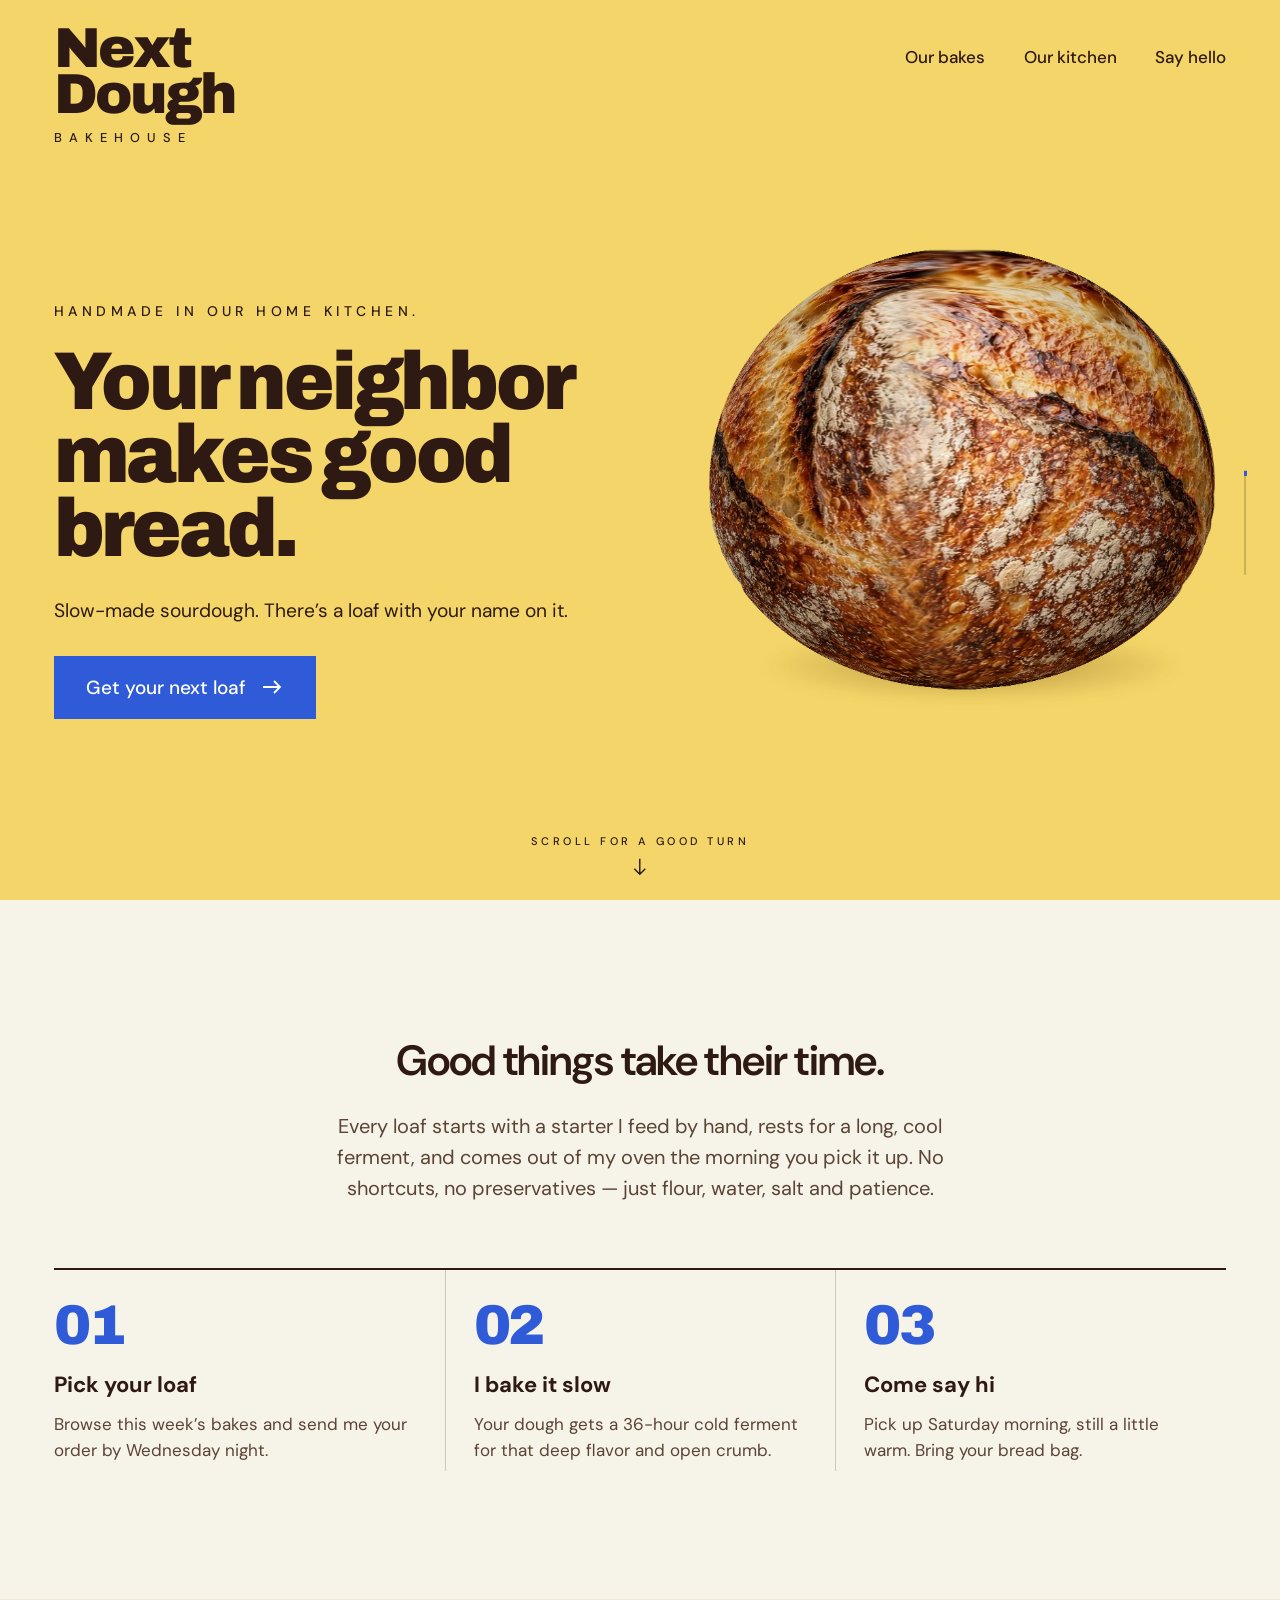
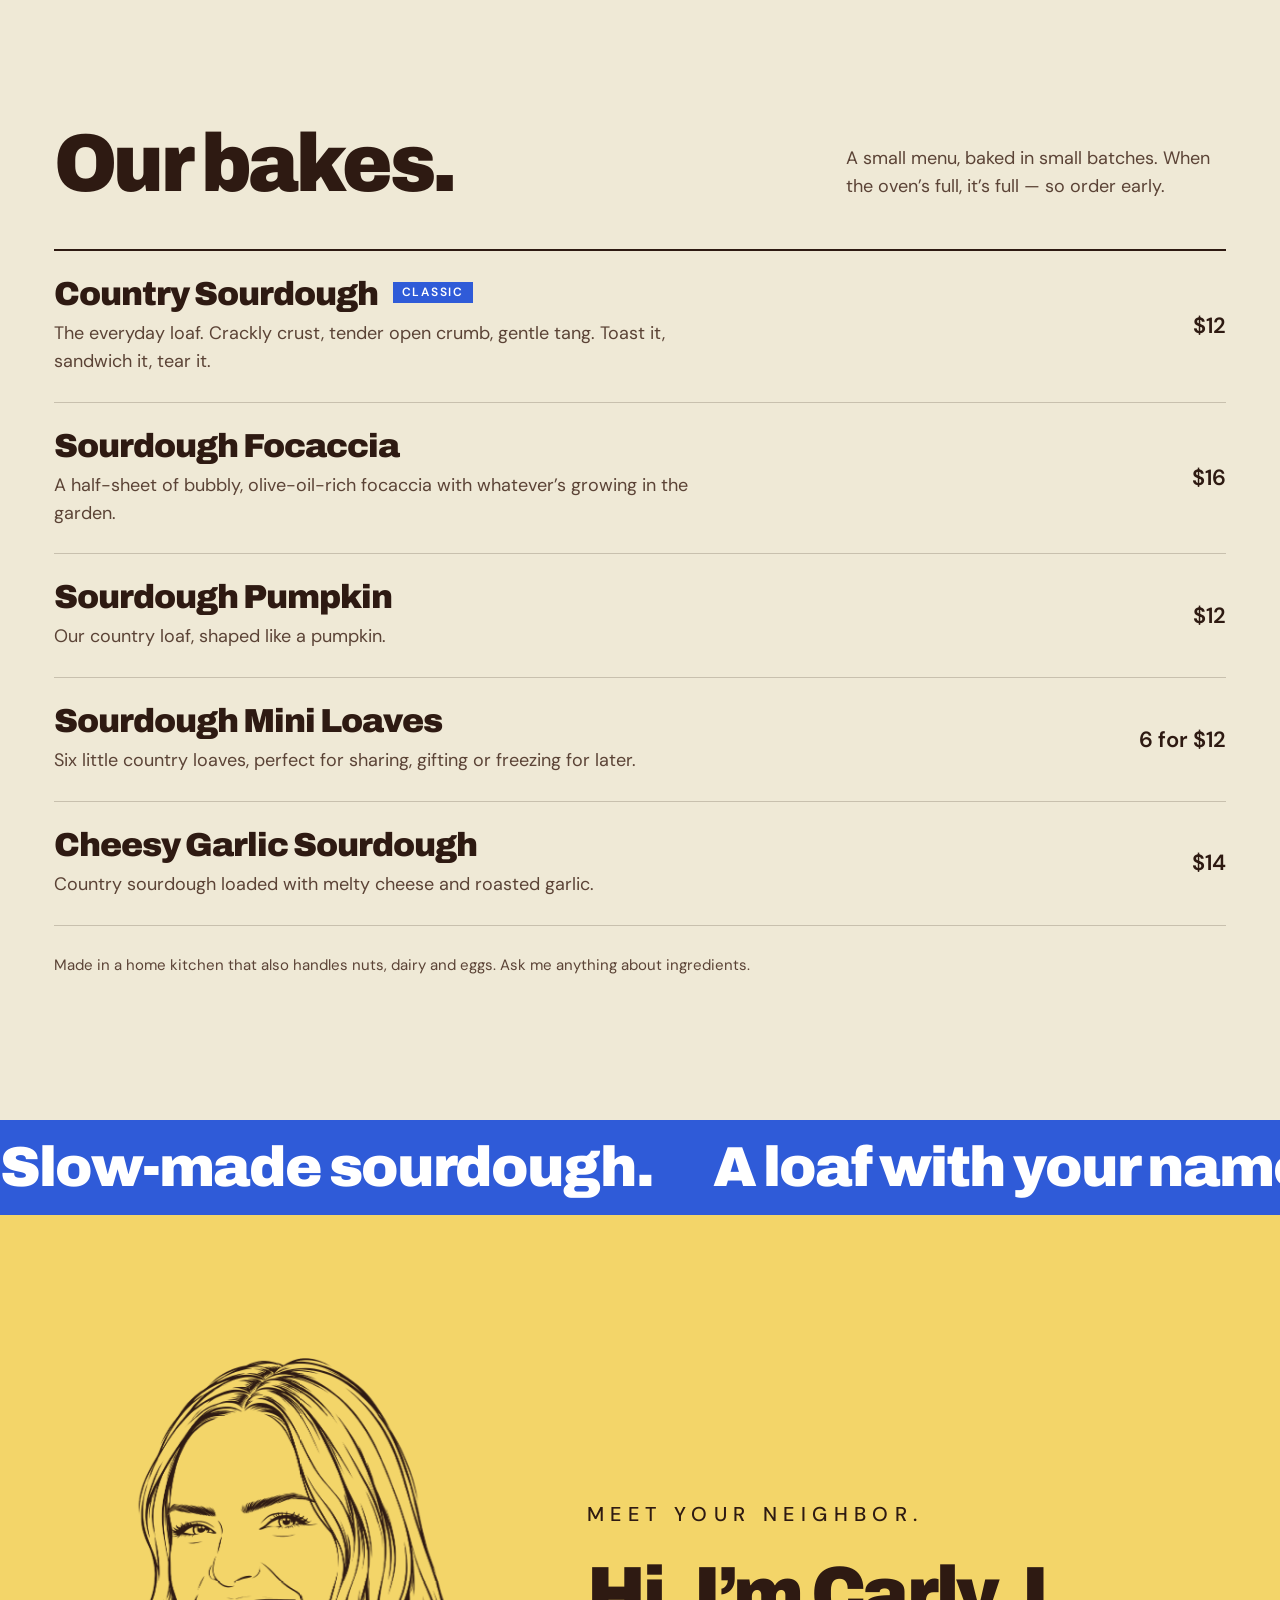
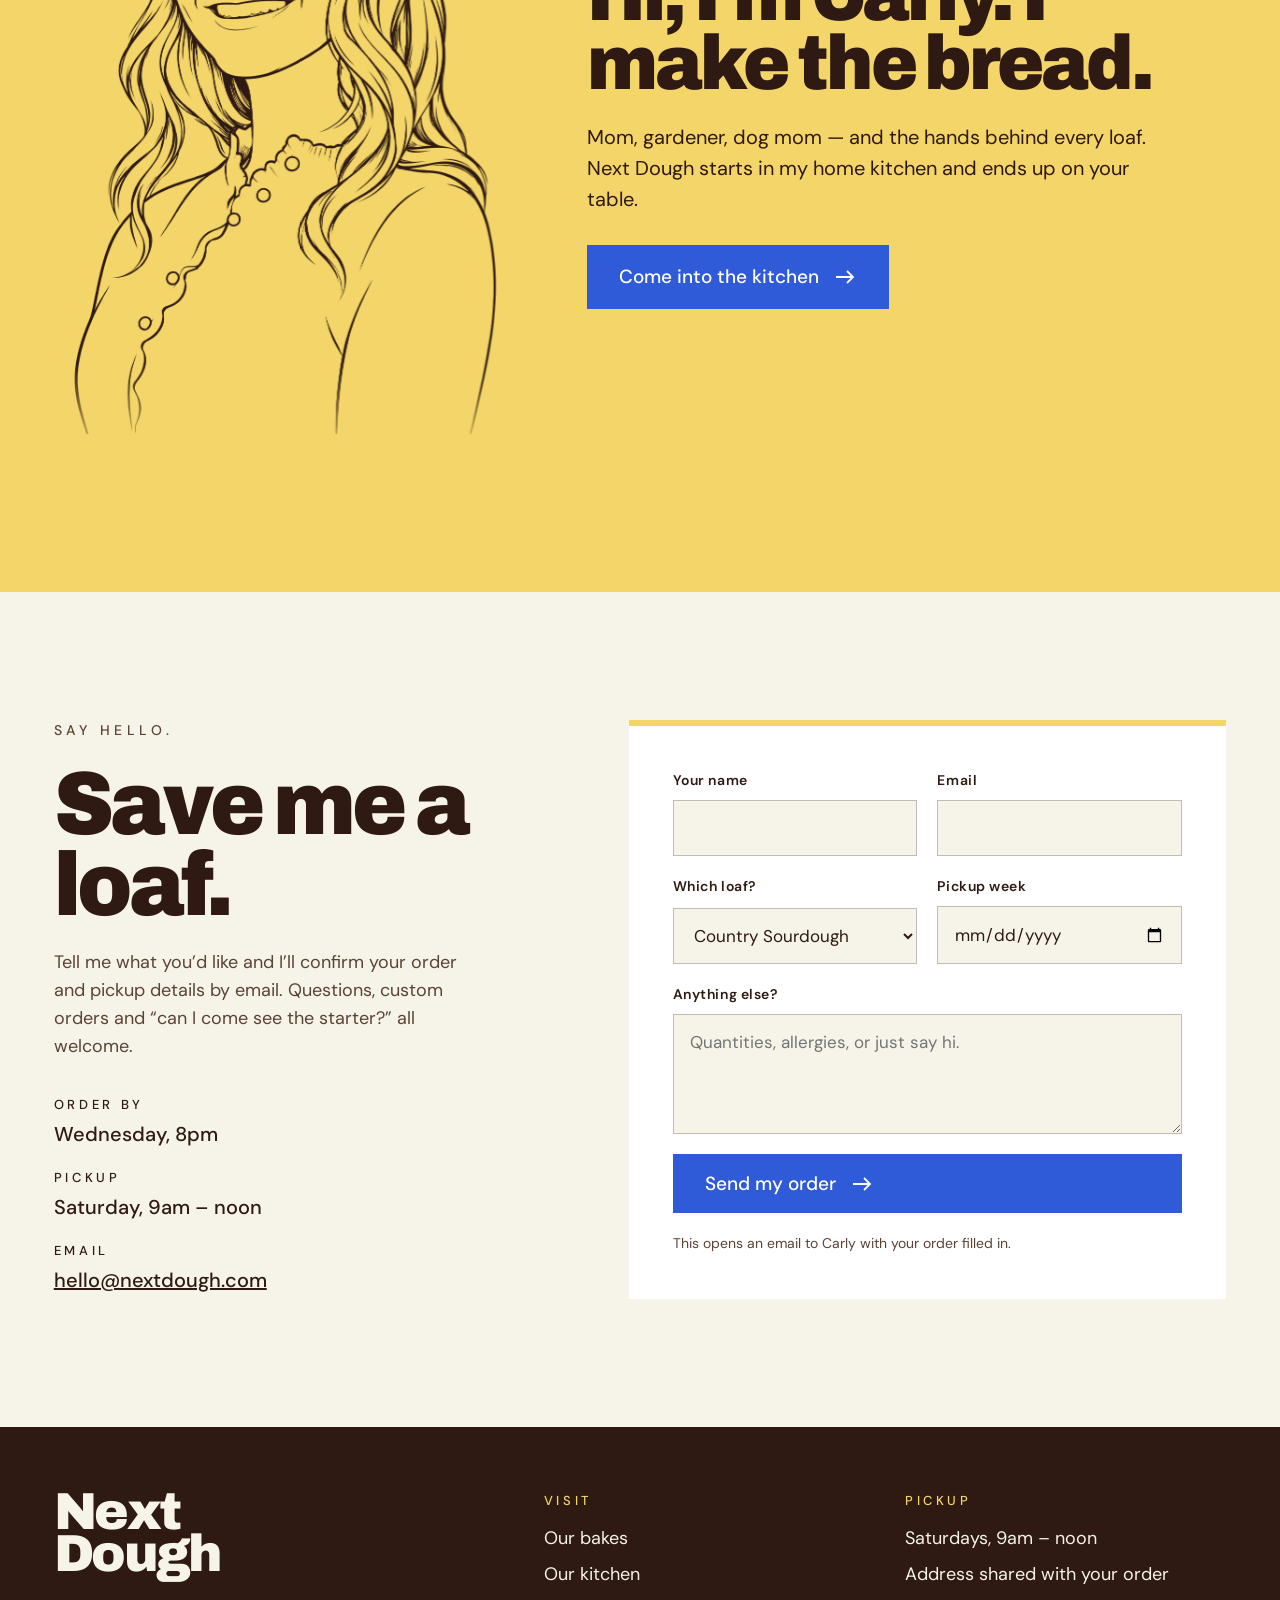
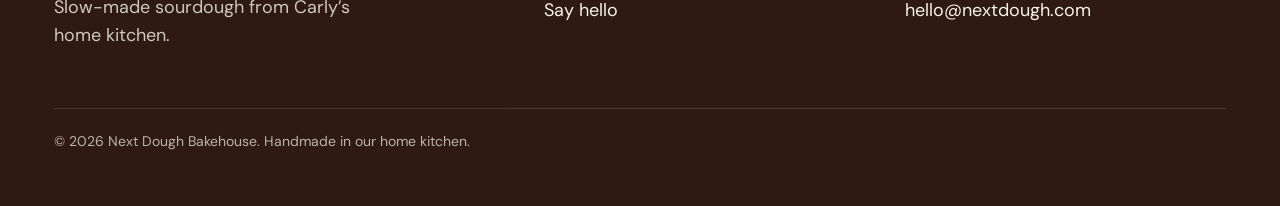
==== commit db2ae698: "Rename to Next Dough Bakehouse; email hello@nextdough.com Logo reads Next Dough with BAKEHOUSE under" ====
--- a/index.html
+++ b/index.html
@@ -3,8 +3,8 @@
 <head>
   <meta charset="utf-8">
   <meta name="viewport" content="width=device-width, initial-scale=1">
-  <title>Bakehouse Next Dough — Handmade sourdough from your neighbor's kitchen</title>
-  <meta name="description" content="Bakehouse Next Dough: slow-made sourdough, handmade by Carly in her home kitchen. There's a loaf with your name on it.">
+  <title>Next Dough Bakehouse — Handmade sourdough from your neighbor's kitchen</title>
+  <meta name="description" content="Next Dough Bakehouse: slow-made sourdough, handmade by Carly in her home kitchen. There's a loaf with your name on it.">
   <link rel="preconnect" href="https://fonts.googleapis.com">
   <link rel="preconnect" href="https://fonts.gstatic.com" crossorigin>
   <link href="https://fonts.googleapis.com/css2?family=Archivo:wdth,wght@62..125,500;62..125,900&family=DM+Sans:opsz,wght@9..40,400;9..40,500;9..40,600&display=swap" rel="stylesheet">
@@ -16,9 +16,9 @@
 
   <header class="site-header">
     <div class="wrap">
-      <a class="logo" href="index.html" aria-label="Bakehouse Next Dough home">
-        <span class="logo-sub logo-sub--top">BAKEHOUSE</span>
+      <a class="logo" href="index.html" aria-label="Next Dough Bakehouse home">
         <span class="logo-word">Next<br>Dough</span>
+        <span class="logo-sub">BAKEHOUSE</span>
       </a>
       <nav class="nav" aria-label="Main">
         <a href="#bakes">Our bakes</a>
@@ -152,10 +152,10 @@
           <dl class="reveal">
             <div><dt>Order by</dt><dd>Wednesday, 8pm</dd></div>
             <div><dt>Pickup</dt><dd>Saturday, 9am – noon</dd></div>
-            <div><dt>Email</dt><dd><a href="mailto:hello@bakehousenextdough.com">hello@bakehousenextdough.com</a></dd></div>
+            <div><dt>Email</dt><dd><a href="mailto:hello@nextdough.com">hello@nextdough.com</a></dd></div>
           </dl>
         </div>
-        <form id="hello-form" class="reveal" data-email="hello@bakehousenextdough.com">
+        <form id="hello-form" class="reveal" data-email="hello@nextdough.com">
           <div class="row">
             <label>Your name<input name="name" autocomplete="name" required></label>
             <label>Email<input name="email" type="email" autocomplete="email" required></label>
@@ -203,10 +203,10 @@
         <ul>
           <li>Saturdays, 9am – noon</li>
           <li>Address shared with your order</li>
-          <li><a href="mailto:hello@bakehousenextdough.com">hello@bakehousenextdough.com</a></li>
+          <li><a href="mailto:hello@nextdough.com">hello@nextdough.com</a></li>
         </ul>
       </div>
-      <p class="legal">© <span data-year>2026</span> Bakehouse Next Dough. Handmade in our home kitchen.</p>
+      <p class="legal">© <span data-year>2026</span> Next Dough Bakehouse. Handmade in our home kitchen.</p>
     </div>
   </footer>
 
--- a/styles.css
+++ b/styles.css
@@ -427,6 +427,3 @@
   .js .line-strokes { display: none; }
   .js .line-final { opacity: 1; animation: none !important; }
 }
-
-/* "Bakehouse" sits above the wordmark: Bakehouse Next Dough */
-.logo-sub--top { margin: 0 0 8px; }
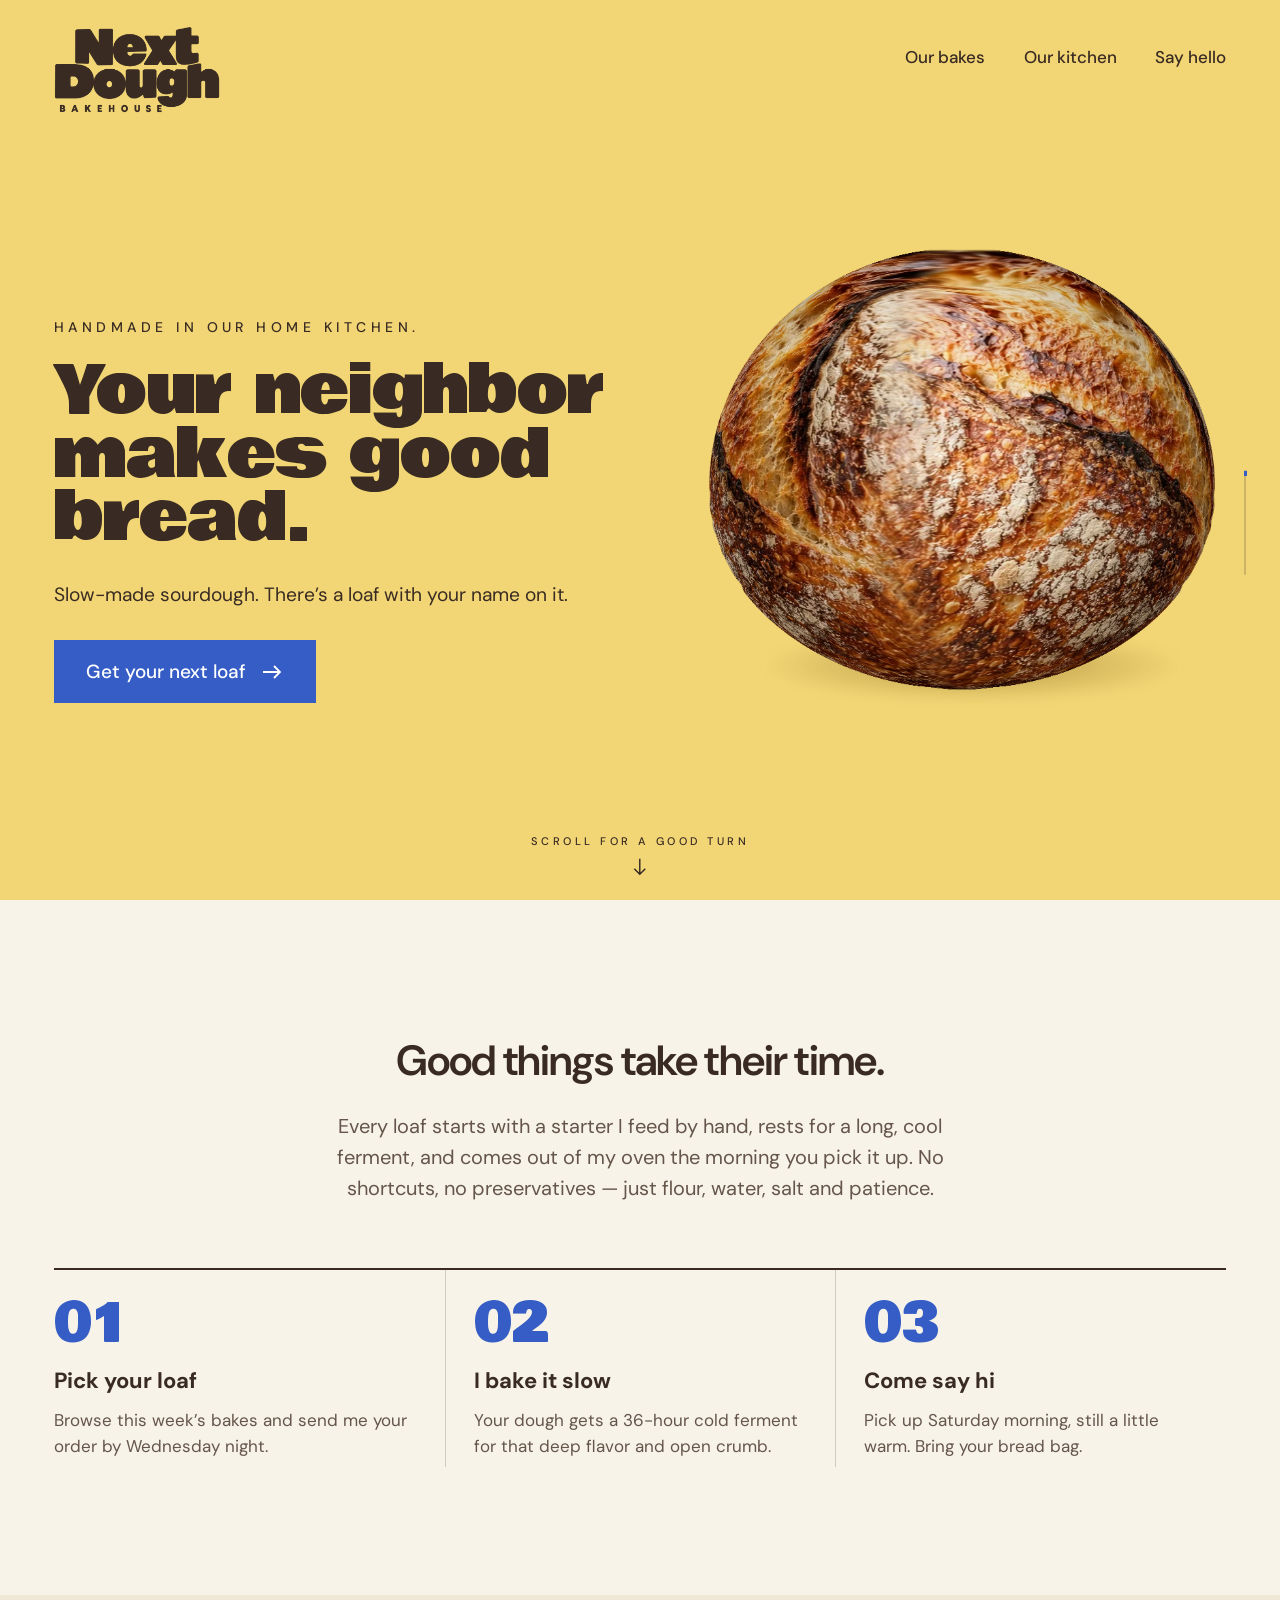
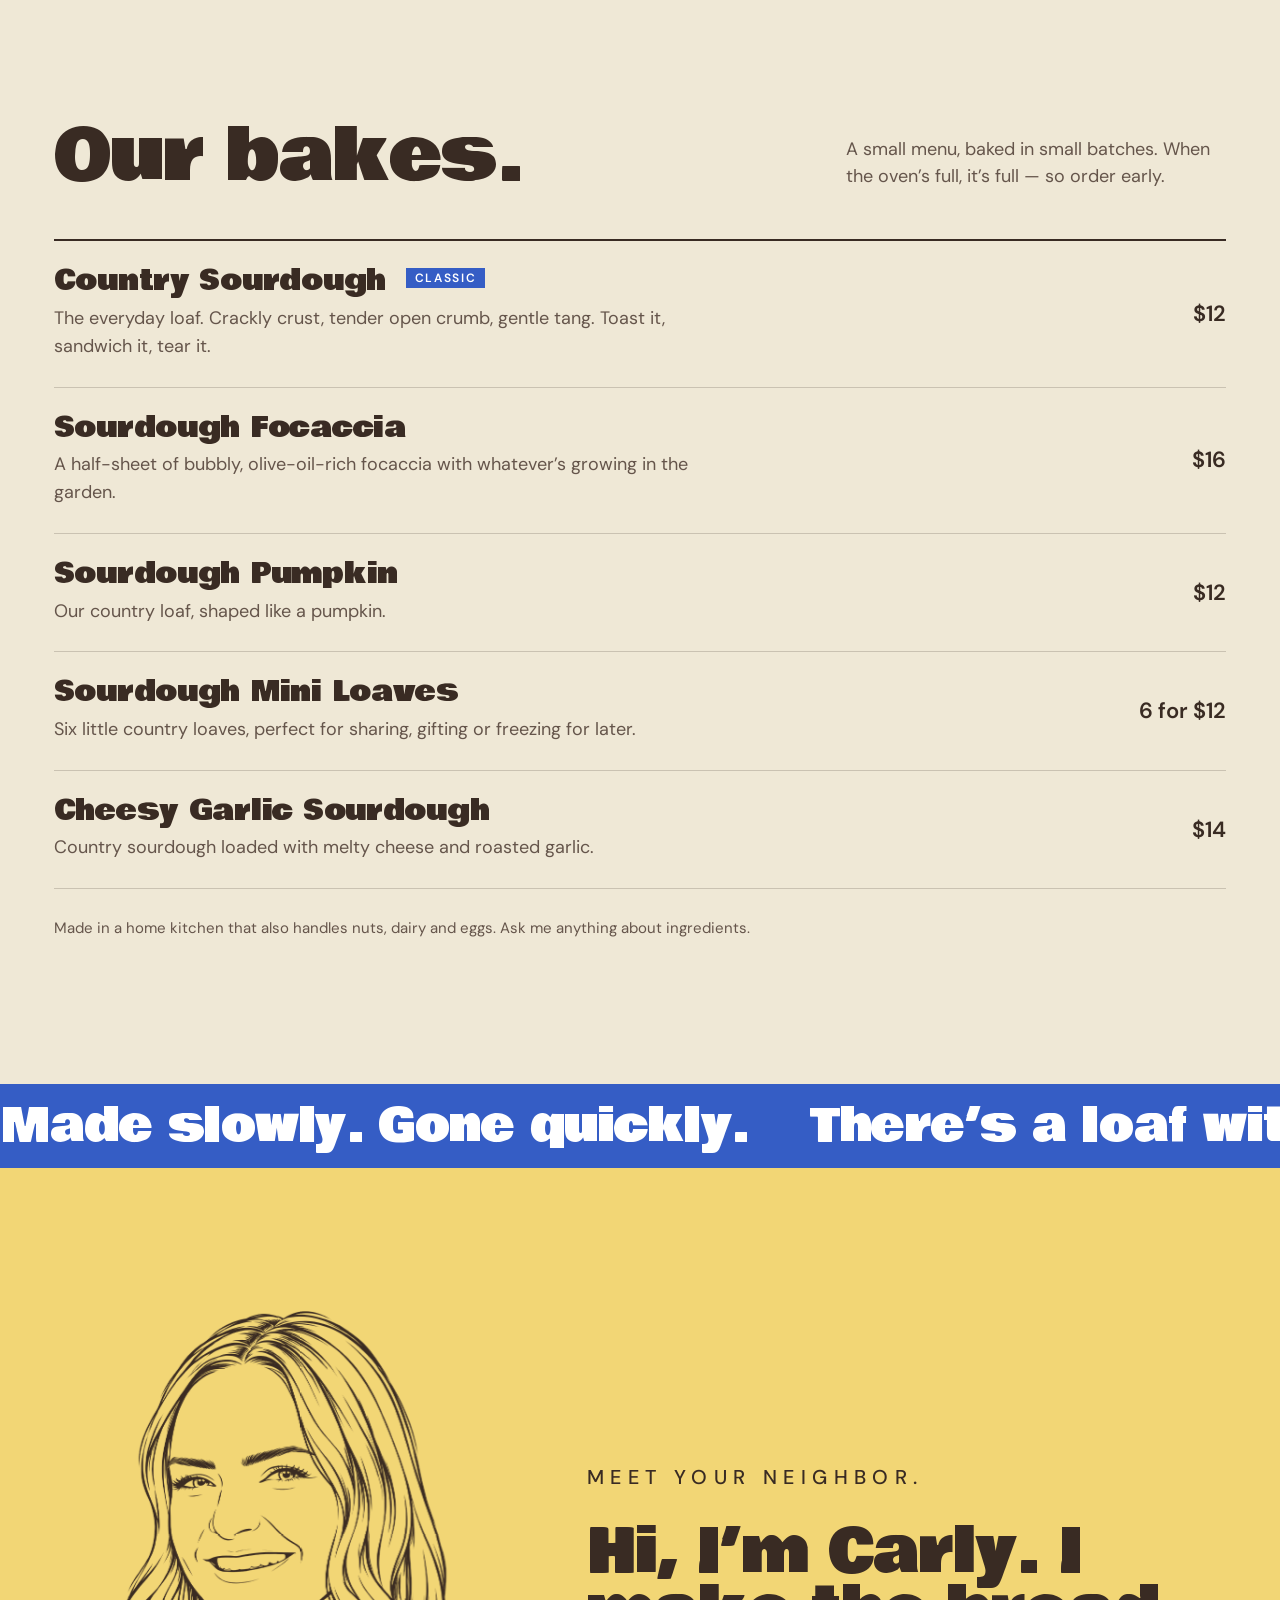
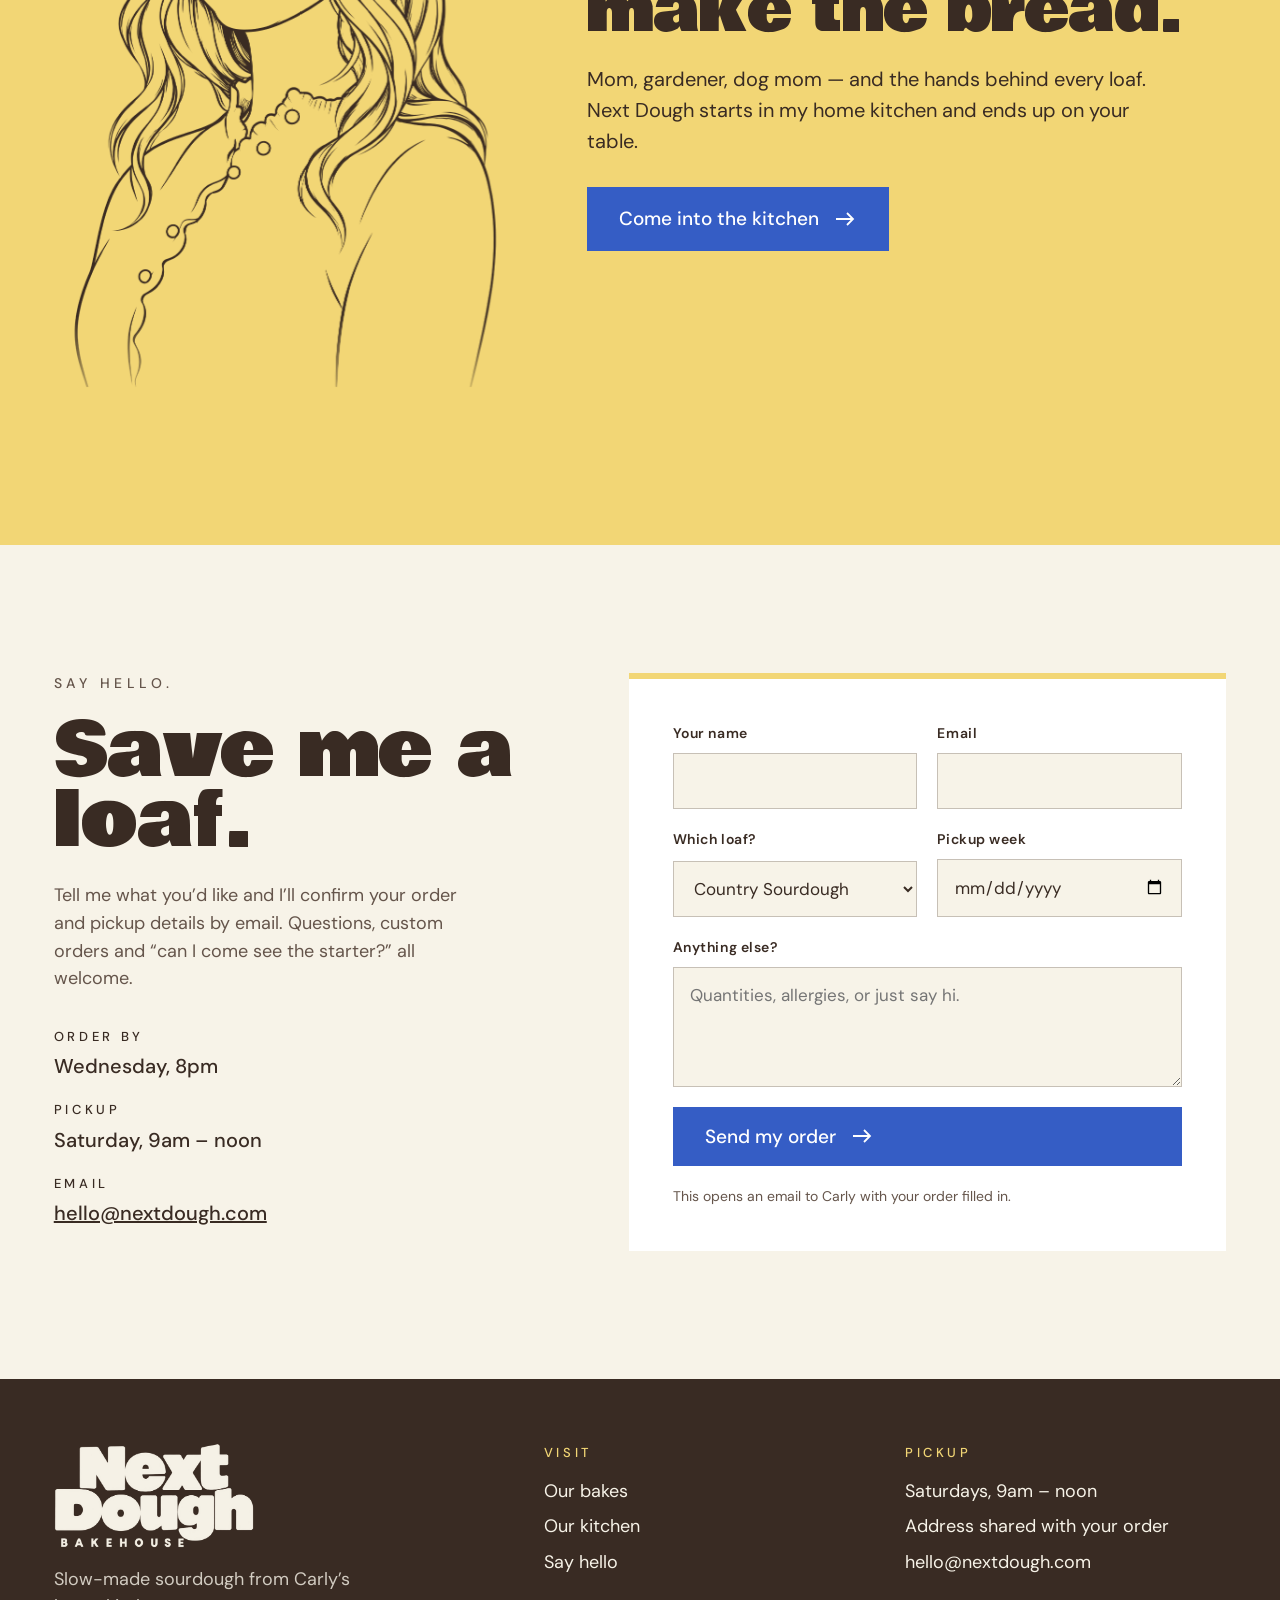
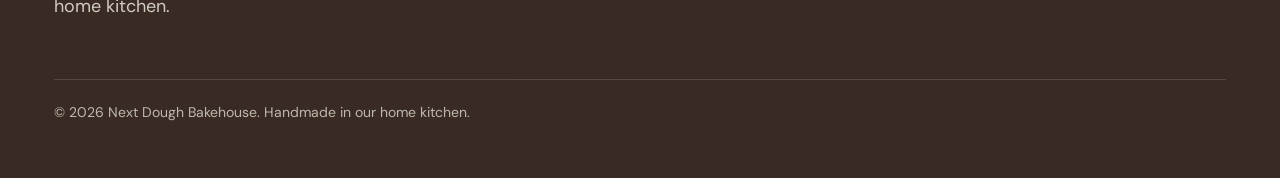
==== commit 9d081a40: "Apply the Next Dough brand: logo, palette, type and voice - Real logo in the header (Crust) and foot" ====
--- a/index.html
+++ b/index.html
@@ -7,7 +7,7 @@
   <meta name="description" content="Next Dough Bakehouse: slow-made sourdough, handmade by Carly in her home kitchen. There's a loaf with your name on it.">
   <link rel="preconnect" href="https://fonts.googleapis.com">
   <link rel="preconnect" href="https://fonts.gstatic.com" crossorigin>
-  <link href="https://fonts.googleapis.com/css2?family=Archivo:wdth,wght@62..125,500;62..125,900&family=DM+Sans:opsz,wght@9..40,400;9..40,500;9..40,600&display=swap" rel="stylesheet">
+  <link href="https://fonts.googleapis.com/css2?family=Bowlby+One&family=DM+Sans:opsz,wght@9..40,400;9..40,500;9..40,600&display=swap" rel="stylesheet">
   <link rel="stylesheet" href="styles.css">
   <script>document.documentElement.classList.add("js")</script>
   <link rel="preload" as="image" href="assets/sourdough-loaf.webp">
@@ -17,8 +17,7 @@
   <header class="site-header">
     <div class="wrap">
       <a class="logo" href="index.html" aria-label="Next Dough Bakehouse home">
-        <span class="logo-word">Next<br>Dough</span>
-        <span class="logo-sub">BAKEHOUSE</span>
+        <img class="logo-img" src="assets/logo.webp" width="640" height="333" alt="Next Dough Bakehouse">
       </a>
       <nav class="nav" aria-label="Main">
         <a href="#bakes">Our bakes</a>
@@ -119,8 +118,8 @@
 
     <div class="band" aria-hidden="true">
       <div class="band-inner">
-        <span>Slow-made sourdough.</span><span>A loaf with your name on it.</span><span>Handmade in our home kitchen.</span>
-        <span>Slow-made sourdough.</span><span>A loaf with your name on it.</span><span>Handmade in our home kitchen.</span>
+        <span>Made slowly. Gone quickly.</span><span>There’s a loaf with your name on it.</span><span>From our home to your table.</span>
+        <span>Made slowly. Gone quickly.</span><span>There’s a loaf with your name on it.</span><span>From our home to your table.</span>
       </div>
     </div>
 
@@ -128,7 +127,7 @@
     <section class="section teaser" aria-labelledby="teaser-title">
       <div class="wrap">
         <figure class="line-art carly-portrait">
-          <svg class="line-strokes" aria-hidden="true" viewBox="0 0 941 1542" fill="none" stroke="#2e1a12" stroke-width="4.0" stroke-linecap="round" stroke-linejoin="round"><path pathLength="1" style="--t:0.022" d="M566 45Q555 40 548.5 38.0Q542 36 536.0 35.5Q530 35 529.5 34.5Q529 34 520.0 34.0Q511 34 510.5 34.5Q510 35 506.0 35.5Q502 36 501.0 36.5Q500 37 499.0 38.5Q498 40 491.0 41.5Q484 43 479.0 45.5Q474 48 472.0 48.0Q470 48 470.0 49.0Q470 50 468.5 51.0Q467 52 464.0 52.0Q461 52 460.0 51.0Q459 50 457.5 50.0Q456 50 455.5 50.5Q455 51 454.0 50.5Q453 50 451.5 51.0Q450 52 450.5 52.5Q451 53 451.5 52.5Q452 52 453.0 52.5Q454 53 454.0 53.5Q454 54 453.0 54.0Q452 54 452.0 55.0Q452 56 448.0 56.0Q444 56 443.5 54.0Q443 52 442.0 51.5L441 51"/><path pathLength="1" style="--t:0.025" d="M458 44Q453 42 450.5 42.0Q448 42 447.5 41.5Q447 41 441.0 41.0Q435 41 434.5 40.5Q434 40 430.5 40.5Q427 41 426.5 40.0Q426 39 424.5 39.0L423 39"/><path pathLength="1" style="--t:0.026" d="M404 54Q396 54 395.0 52.5Q394 51 397.0 49.5Q400 48 404.5 47.0Q409 46 409.0 45.0Q409 44 410.0 42.5Q411 41 413.0 41.0Q415 41 415.0 42.5Q415 44 418.0 44.0Q421 44 421.5 43.5Q422 43 422.0 41.5Q422 40 419.0 40.0L416 40"/><path pathLength="1" style="--t:0.027" d="M535 44Q528 42 524.5 42.0Q521 42 520.5 41.5Q520 41 509.5 41.0L499 41"/><path pathLength="1" style="--t:0.029" d="M462 44L459 44"/><path pathLength="1" style="--t:0.029" d="M466 45L463 44"/><path pathLength="1" style="--t:0.029" d="M539 45L542 45"/><path pathLength="1" style="--t:0.030" d="M543 46Q550 47 561.5 51.0L573 55"/><path pathLength="1" style="--t:0.030" d="M442 54Q439 54 437.5 53.0Q436 52 433.5 52.0Q431 52 426.5 50.5Q422 49 417.5 49.0Q413 49 411.5 48.0L410 47"/><path pathLength="1" style="--t:0.034" d="M457 53L455 52"/><path pathLength="1" style="--t:0.034" d="M458 53Q459 53 459.0 52.5Q459 52 459.5 52.5L460 53"/><path pathLength="1" style="--t:0.034" d="M366 57Q368 56 370.0 56.5Q372 57 380.5 54.5Q389 52 391.0 52.0L393 52"/><path pathLength="1" style="--t:0.034" d="M476 53Q471 55 470.5 56.0Q470 57 464.5 59.5Q459 62 458.0 63.0Q457 64 455.0 63.5Q453 63 453.0 60.0L453 57"/><path pathLength="1" style="--t:0.035" d="M484 54Q479 54 475.0 55.5L471 57"/><path pathLength="1" style="--t:0.036" d="M424 55Q430 56 429.0 57.0Q428 58 424.5 57.0Q421 56 419.0 56.0L417 56"/><path pathLength="1" style="--t:0.036" d="M540 63Q528 61 527.5 60.5Q527 60 524.0 60.0Q521 60 520.5 59.5Q520 59 508.5 58.5Q497 58 497.0 57.5Q497 57 498.0 56.0Q499 55 515.5 55.0Q532 55 532.5 55.5Q533 56 536.0 56.0Q539 56 539.5 56.5Q540 57 542.0 57.0Q544 57 544.5 57.5Q545 58 550.5 59.0Q556 60 566.0 63.5Q576 67 588.0 73.0Q600 79 613.0 88.0Q626 97 626.5 97.0Q627 97 627.5 95.5Q628 94 629.0 94.0Q630 94 630.0 93.0Q630 92 626.0 88.5Q622 85 611.0 77.5Q600 70 596.5 68.5Q593 67 592.0 65.5Q591 64 589.0 64.0Q587 64 587.0 64.5Q587 65 586.0 65.5Q585 66 582.5 64.5Q580 63 579.0 63.0L578 63"/><path pathLength="1" style="--t:0.036" d="M574 56Q579 58 580.0 59.5Q581 61 581.5 61.0Q582 61 581.5 61.5L581 62"/><path pathLength="1" style="--t:0.037" d="M444 68Q442 66 442.0 64.5Q442 63 441.5 63.0Q441 63 441.5 62.0Q442 61 441.5 59.5Q441 58 442.0 57.5Q443 57 443.0 57.5L443 58"/><path pathLength="1" style="--t:0.037" d="M422 61Q427 62 429.0 64.0Q431 66 432.5 66.0Q434 66 434.0 67.0Q434 68 435.0 69.0Q436 70 436.5 69.5Q437 69 437.0 67.5Q437 66 437.5 66.0Q438 66 438.0 64.5Q438 63 436.5 62.5Q435 62 434.0 59.5Q433 57 432.0 57.0Q431 57 431.0 57.5Q431 58 430.0 58.5L429 59"/><path pathLength="1" style="--t:0.038" d="M492 58L496 58"/><path pathLength="1" style="--t:0.038" d="M362 58Q365 58 365.5 59.5Q366 61 368.0 59.5L370 58"/><path pathLength="1" style="--t:0.039" d="M434 62L431 60"/><path pathLength="1" style="--t:0.039" d="M389 65Q375 67 373.5 68.5Q372 70 372.0 71.0Q372 72 371.0 72.5Q370 73 368.5 73.0Q367 73 364.0 74.5Q361 76 358.0 76.0Q355 76 353.5 77.0Q352 78 350.5 78.0Q349 78 342.0 81.0Q335 84 332.5 84.5Q330 85 330.0 84.0Q330 83 331.5 81.0Q333 79 338.5 75.5Q344 72 351.5 68.5Q359 65 360.0 63.5Q361 62 360.5 61.0Q360 60 358.5 60.0Q357 60 347.5 65.0Q338 70 330.0 76.0L322 82"/><path pathLength="1" style="--t:0.040" d="M362 63L365 62"/><path pathLength="1" style="--t:0.040" d="M516 66Q507 64 505.0 66.0Q503 68 500.5 68.0Q498 68 497.0 66.5Q496 65 494.0 65.0Q492 65 490.0 63.5Q488 62 480.0 62.5Q472 63 467.5 64.5Q463 66 460.5 66.0Q458 66 458.0 65.5L458 65"/><path pathLength="1" style="--t:0.041" d="M447 65Q446 63 444.5 63.0Q443 63 444.5 64.5L446 66"/><path pathLength="1" style="--t:0.042" d="M447 70Q451 69 452.0 68.0Q453 67 453.0 65.5L453 64"/><path pathLength="1" style="--t:0.042" d="M418 64Q422 64 422.5 65.0Q423 66 423.5 66.0Q424 66 423.5 67.0Q423 68 419.5 67.5Q416 67 414.0 66.0Q412 65 408.0 65.0Q404 65 403.5 64.5Q403 64 401.5 64.0Q400 64 399.5 64.5L399 65"/><path pathLength="1" style="--t:0.042" d="M587 67Q588 67 588.5 66.0L589 65"/><path pathLength="1" style="--t:0.043" d="M457 67L454 67"/><path pathLength="1" style="--t:0.043" d="M439 70Q438 69 438.5 68.0Q439 67 439.5 68.0L440 69"/><path pathLength="1" style="--t:0.043" d="M591 67Q592 67 591.5 68.0Q591 69 590.0 68.5L589 68"/><path pathLength="1" style="--t:0.043" d="M429 77Q428 76 428.5 75.0Q429 74 429.0 71.0Q429 68 427.0 68.0Q425 68 425.0 67.5Q425 67 424.5 67.5L424 68"/><path pathLength="1" style="--t:0.044" d="M390 70Q387 70 386.5 70.5Q386 71 381.0 71.0Q376 71 376.0 69.5L376 68"/><path pathLength="1" style="--t:0.045" d="M420 73L421 69"/><path pathLength="1" style="--t:0.045" d="M426 69Q426 72 425.5 72.5L425 73"/><path pathLength="1" style="--t:0.045" d="M533 73Q521 69 519.5 69.0Q518 69 517.0 70.0Q516 71 512.5 71.0Q509 71 506.0 70.0L503 69"/><path pathLength="1" style="--t:0.045" d="M555 97Q525 82 515.0 78.5Q505 75 502.5 75.0Q500 75 498.5 73.5Q497 72 497.0 70.5L497 69"/><path pathLength="1" style="--t:0.045" d="M403 70L400 70"/><path pathLength="1" style="--t:0.045" d="M407 70L404 70"/><path pathLength="1" style="--t:0.045" d="M415 72L408 70"/><path pathLength="1" style="--t:0.045" d="M399 70L391 70"/><path pathLength="1" style="--t:0.046" d="M443 72L446 71"/><path pathLength="1" style="--t:0.046" d="M496 71Q495 72 487.5 71.5L480 71"/><path pathLength="1" style="--t:0.047" d="M456 74Q462 73 463.5 74.5Q465 76 467.5 76.0Q470 76 471.5 74.0Q473 72 476.0 72.0Q479 72 479.5 73.5Q480 75 481.0 75.0Q482 75 483.0 76.0Q484 77 486.0 77.5Q488 78 487.5 79.0Q487 80 489.0 79.5Q491 79 490.5 79.5Q490 80 491.0 80.5Q492 81 492.0 80.5Q492 80 493.0 80.5Q494 81 494.0 81.5Q494 82 493.0 82.0Q492 82 492.5 82.5Q493 83 492.5 84.5Q492 86 490.5 86.0Q489 86 488.0 83.5Q487 81 485.5 81.5Q484 82 483.5 81.5Q483 81 483.0 79.5L483 78"/><path pathLength="1" style="--t:0.047" d="M746 529Q748 513 749.5 512.0Q751 511 750.5 504.5Q750 498 749.0 497.5Q748 497 748.0 480.0Q748 463 747.5 462.5Q747 462 747.0 457.0Q747 452 746.5 451.5Q746 451 746.0 448.0Q746 445 745.5 444.5Q745 444 745.0 438.0Q745 432 744.5 431.5Q744 431 744.0 429.0Q744 427 741.5 418.5Q739 410 739.0 408.0Q739 406 738.5 405.5Q738 405 736.5 397.5Q735 390 728.0 368.5Q721 347 720.0 345.5Q719 344 718.5 341.5Q718 339 717.0 337.5Q716 336 715.5 333.5Q715 331 714.0 329.5Q713 328 712.0 324.0Q711 320 706.0 308.0Q701 296 700.5 293.5Q700 291 693.5 276.5Q687 262 687.0 261.0Q687 260 685.5 257.5Q684 255 683.0 251.5Q682 248 679.0 242.5Q676 237 676.0 236.0Q676 235 673.0 229.5Q670 224 670.0 223.0Q670 222 668.5 219.0Q667 216 666.0 215.0Q665 214 663.0 209.5Q661 205 660.0 204.0Q659 203 655.0 195.5Q651 188 643.0 176.0Q635 164 627.5 154.5Q620 145 610.0 134.5Q600 124 590.0 115.5Q580 107 570.0 100.0Q560 93 548.5 87.0Q537 81 536.0 81.0Q535 81 530.0 78.5Q525 76 522.5 75.5Q520 75 518.0 73.5L516 72"/><path pathLength="1" style="--t:0.047" d="M430 73L433 76"/><path pathLength="1" style="--t:0.047" d="M471 78Q476 79 476.0 76.0L476 73"/><path pathLength="1" style="--t:0.048" d="M424 74L421 74"/><path pathLength="1" style="--t:0.048" d="M440 74Q434 77 433.5 78.0Q433 79 431.5 78.5L430 78"/><path pathLength="1" style="--t:0.049" d="M479 79L480 76"/><path pathLength="1" style="--t:0.049" d="M400 76Q412 77 412.5 78.0Q413 79 413.5 79.0Q414 79 413.5 79.5Q413 80 413.5 80.5Q414 81 414.0 82.5Q414 84 412.5 84.0Q411 84 411.0 85.5Q411 87 409.5 88.0Q408 89 407.0 89.0Q406 89 406.0 88.0Q406 87 405.0 86.0Q404 85 404.0 83.0Q404 81 397.5 80.5Q391 80 390.5 79.5Q390 79 385.5 79.5L381 80"/><path pathLength="1" style="--t:0.050" d="M443 84Q432 85 433.5 83.0Q435 81 438.5 79.5Q442 78 453.0 77.5L464 77"/><path pathLength="1" style="--t:0.051" d="M357 79Q357 80 355.5 81.0L354 82"/><path pathLength="1" style="--t:0.051" d="M401 108Q399 108 398.5 107.0Q398 106 396.0 106.0Q394 106 388.0 104.0Q382 102 373.0 102.0Q364 102 363.5 102.5Q363 103 358.5 103.5Q354 104 345.0 107.0Q336 110 327.0 114.5Q318 119 317.0 120.0Q316 121 314.5 121.0Q313 121 306.0 125.0Q299 129 293.0 133.5Q287 138 284.5 138.5Q282 139 282.5 136.5Q283 134 293.0 124.5Q303 115 303.0 113.5Q303 112 306.0 111.0Q309 110 318.5 103.0Q328 96 332.0 94.0Q336 92 338.5 90.0Q341 88 347.0 85.0Q353 82 352.5 80.5L352 79"/><path pathLength="1" style="--t:0.053" d="M409 82Q408 81 406.5 81.0L405 81"/><path pathLength="1" style="--t:0.053" d="M523 97Q503 85 499.0 83.5Q495 82 495.0 83.0Q495 84 493.5 85.5Q492 87 492.0 88.5Q492 90 490.0 90.5Q488 91 488.5 90.0L489 89"/><path pathLength="1" style="--t:0.054" d="M426 85Q426 86 425.5 86.0Q425 86 424.5 85.0Q424 84 422.5 83.5Q421 83 420.5 84.0Q420 85 418.5 85.0Q417 85 417.5 86.5Q418 88 419.0 88.0Q420 88 420.0 87.0Q420 86 419.5 86.0L419 86"/><path pathLength="1" style="--t:0.054" d="M394 84Q402 85 403.5 87.0Q405 89 403.5 89.0Q402 89 401.0 87.5L400 86"/><path pathLength="1" style="--t:0.055" d="M427 88Q426 88 426.0 87.5Q426 87 427.0 86.0Q428 85 429.5 85.0Q431 85 431.0 86.5Q431 88 430.5 88.5Q430 89 429.0 88.5Q428 88 427.5 88.5Q427 89 427.5 89.5L428 90"/><path pathLength="1" style="--t:0.055" d="M502 103Q486 94 486.5 89.5L487 85"/><path pathLength="1" style="--t:0.055" d="M467 85Q471 85 475.5 86.5Q480 88 479.0 89.0Q478 90 474.5 89.0Q471 88 469.0 88.0L467 88"/><path pathLength="1" style="--t:0.055" d="M216 204Q221 195 222.5 194.0Q224 193 224.0 192.0Q224 191 225.0 190.5Q226 190 226.0 189.0Q226 188 229.0 185.5Q232 183 232.0 182.0Q232 181 233.5 179.5Q235 178 237.5 173.5Q240 169 251.5 154.0Q263 139 271.0 131.0Q279 123 280.0 123.0Q281 123 281.0 121.0Q281 119 289.0 112.0Q297 105 303.5 101.0Q310 97 313.0 94.5Q316 92 322.5 88.5L329 85"/><path pathLength="1" style="--t:0.056" d="M423 88Q423 89 422.0 89.0Q421 89 421.0 88.0Q421 87 421.5 87.0L422 87"/><path pathLength="1" style="--t:0.057" d="M392 88Q395 88 397.5 90.0Q400 92 399.5 93.0Q399 94 398.0 94.0Q397 94 396.5 93.0Q396 92 394.5 91.5L393 91"/><path pathLength="1" style="--t:0.057" d="M441 101Q445 101 446.0 102.0Q447 103 449.0 103.0Q451 103 451.5 103.5Q452 104 454.5 103.5Q457 103 455.5 100.5Q454 98 450.5 97.5Q447 97 446.5 96.5Q446 96 439.5 96.0Q433 96 432.5 96.5Q432 97 427.5 97.5Q423 98 420.5 99.5Q418 101 417.0 101.0Q416 101 415.5 100.0Q415 99 417.0 96.5Q419 94 415.5 91.0L412 88"/><path pathLength="1" style="--t:0.058" d="M485 91Q484 91 483.5 90.0Q483 89 482.0 89.0Q481 89 481.0 89.5Q481 90 480.0 90.5L479 91"/><path pathLength="1" style="--t:0.058" d="M413 94L408 90"/><path pathLength="1" style="--t:0.058" d="M411 96Q408 96 406.5 94.5Q405 93 404.5 91.5L404 90"/><path pathLength="1" style="--t:0.059" d="M420 91Q421 91 420.5 92.0L420 93"/><path pathLength="1" style="--t:0.059" d="M450 91Q455 91 457.5 92.0Q460 93 461.0 93.0Q462 93 462.5 92.0Q463 91 467.0 91.5Q471 92 474.0 93.0Q477 94 482.5 97.0L488 100"/><path pathLength="1" style="--t:0.060" d="M491 92Q489 92 489.0 93.0L489 94"/><path pathLength="1" style="--t:0.060" d="M566 154Q555 141 545.0 131.0Q535 121 523.0 112.0Q511 103 511.5 101.0Q512 99 512.5 99.0Q513 99 512.5 98.0Q512 97 511.0 96.5Q510 96 507.5 96.0Q505 96 505.0 95.5Q505 95 503.0 93.5Q501 92 498.0 93.0Q495 94 494.5 93.0Q494 92 494.5 92.0L495 92"/><path pathLength="1" style="--t:0.060" d="M405 104Q403 101 402.5 101.0Q402 101 402.0 100.5Q402 100 403.0 99.5Q404 99 404.0 96.5Q404 94 402.5 93.5Q401 93 400.5 93.5Q400 94 400.5 94.5L401 95"/><path pathLength="1" style="--t:0.060" d="M531 136Q504 114 499.5 111.0Q495 108 490.5 106.0Q486 104 485.0 103.0Q484 102 483.5 102.0Q483 102 482.0 104.0Q481 106 480.0 106.0Q479 106 478.5 104.5Q478 103 477.5 103.0Q477 103 477.0 102.0Q477 101 476.0 100.0Q475 99 474.0 99.0Q473 99 472.5 98.0Q472 97 470.0 96.5Q468 96 467.0 94.5Q466 93 464.5 93.5L463 94"/><path pathLength="1" style="--t:0.061" d="M500 96Q498 95 498.0 94.5Q498 94 497.5 94.5L497 95"/><path pathLength="1" style="--t:0.061" d="M367 95Q372 95 372.5 94.5Q373 94 379.5 94.5Q386 95 386.5 95.5Q387 96 388.5 96.0Q390 96 391.0 97.5Q392 99 394.0 99.0Q396 99 396.0 98.0Q396 97 395.0 96.0Q394 95 392.5 95.0L391 95"/><path pathLength="1" style="--t:0.061" d="M621 108Q622 108 640.5 127.0Q659 146 668.5 158.5Q678 171 683.0 179.0Q688 187 690.0 191.5Q692 196 693.0 197.0Q694 198 700.5 211.0Q707 224 707.0 225.0Q707 226 712.0 237.5Q717 249 717.5 251.5Q718 254 719.0 255.5Q720 257 725.0 272.0Q730 287 730.0 288.5Q730 290 734.0 302.0Q738 314 738.0 315.5Q738 317 739.0 319.0Q740 321 740.0 322.5Q740 324 742.0 330.0Q744 336 744.0 337.5Q744 339 745.0 341.0Q746 343 746.0 344.5Q746 346 747.0 348.0Q748 350 748.0 351.5Q748 353 750.0 358.0Q752 363 752.0 364.5Q752 366 754.5 372.5Q757 379 757.0 380.5Q757 382 759.5 389.0Q762 396 764.0 395.5Q766 395 766.0 392.0Q766 389 765.0 386.5Q764 384 762.5 375.0Q761 366 760.0 363.5Q759 361 759.0 359.0Q759 357 757.5 352.5Q756 348 756.0 346.0Q756 344 755.5 343.5Q755 343 751.5 327.5Q748 312 747.0 310.0Q746 308 744.0 299.5Q742 291 740.0 286.5Q738 282 733.5 267.5Q729 253 725.5 245.0Q722 237 722.0 235.0Q722 233 721.5 233.0Q721 233 720.0 231.5Q719 230 719.0 227.5Q719 225 719.5 225.0Q720 225 720.5 224.0Q721 223 719.5 221.0Q718 219 717.0 219.0Q716 219 713.5 213.0Q711 207 710.0 206.0Q709 205 706.5 199.5Q704 194 701.0 189.5Q698 185 696.0 180.5Q694 176 681.0 156.0Q668 136 659.5 126.0Q651 116 643.5 109.0Q636 102 635.5 99.0Q635 96 634.0 95.0Q633 94 631.0 94.5Q629 95 628.5 96.0Q628 97 629.0 96.5L630 96"/><path pathLength="1" style="--t:0.063" d="M507 97Q506 100 505.5 100.0L505 100"/><path pathLength="1" style="--t:0.063" d="M502 97Q501 97 502.0 98.0Q503 99 503.5 99.0Q504 99 504.5 98.0L505 97"/><path pathLength="1" style="--t:0.064" d="M633 100Q632 100 632.5 99.0Q633 98 633.5 98.0Q634 98 634.0 98.5L634 99"/><path pathLength="1" style="--t:0.064" d="M405 99Q406 99 405.0 99.5L404 100"/><path pathLength="1" style="--t:0.064" d="M577 156Q569 145 556.0 132.0Q543 119 534.0 112.0Q525 105 519.5 102.0L514 99"/><path pathLength="1" style="--t:0.065" d="M476 102Q475 102 474.5 103.0Q474 104 473.0 104.0Q472 104 472.5 102.0L473 100"/><path pathLength="1" style="--t:0.065" d="M421 106Q418 106 413.5 107.5Q409 109 408.5 108.0Q408 107 411.0 104.5Q414 102 414.0 101.0L414 100"/><path pathLength="1" style="--t:0.065" d="M635 102Q634 101 632.0 101.0L630 101"/><path pathLength="1" style="--t:0.065" d="M479 103Q480 101 481.0 101.0Q482 101 481.0 102.0L480 103"/><path pathLength="1" style="--t:0.065" d="M404 107Q400 104 400.0 102.5Q400 101 401.0 101.5Q402 102 401.5 102.5L401 103"/><path pathLength="1" style="--t:0.067" d="M510 148Q507 143 502.0 137.5Q497 132 497.0 131.0Q497 130 494.5 128.0Q492 126 492.0 125.0Q492 124 490.5 123.0Q489 122 485.5 122.0Q482 122 481.5 120.5Q481 119 479.5 117.5Q478 116 474.0 114.0Q470 112 468.0 110.0Q466 108 466.0 106.5Q466 105 464.5 105.0Q463 105 460.5 104.0L458 103"/><path pathLength="1" style="--t:0.069" d="M522 144Q499 120 490.0 113.5L481 107"/><path pathLength="1" style="--t:0.070" d="M428 111Q427 110 421.5 110.0Q416 110 414.0 111.0Q412 112 410.5 112.0Q409 112 408.5 111.0Q408 110 407.5 110.0Q407 110 407.0 109.0L407 108"/><path pathLength="1" style="--t:0.070" d="M370 108Q383 108 383.5 108.5Q384 109 385.5 109.0Q387 109 388.0 110.5Q389 112 392.0 112.0Q395 112 394.5 112.5Q394 113 394.5 114.5L395 116"/><path pathLength="1" style="--t:0.072" d="M374 112Q379 113 379.0 112.0Q379 111 378.5 111.0L378 111"/><path pathLength="1" style="--t:0.072" d="M289 119Q299 112 300.5 111.5L302 111"/><path pathLength="1" style="--t:0.072" d="M374 114Q383 115 381.5 113.0L380 111"/><path pathLength="1" style="--t:0.072" d="M406 124Q404 124 402.5 125.0Q401 126 400.0 125.5Q399 125 398.5 124.0Q398 123 398.5 121.5Q399 120 401.5 118.0Q404 116 405.0 113.5L406 111"/><path pathLength="1" style="--t:0.073" d="M395 119Q389 115 389.0 114.0L389 113"/><path pathLength="1" style="--t:0.074" d="M431 114Q432 115 435.0 115.0Q438 115 440.5 116.5Q443 118 445.5 117.5L448 117"/><path pathLength="1" style="--t:0.075" d="M385 116Q387 116 387.0 116.5L387 117"/><path pathLength="1" style="--t:0.076" d="M384 120L384 117"/><path pathLength="1" style="--t:0.076" d="M417 119Q429 118 429.5 118.5Q430 119 434.0 119.5Q438 120 438.5 118.5L439 117"/><path pathLength="1" style="--t:0.076" d="M364 117Q377 117 377.0 117.5Q377 118 376.5 118.0Q376 118 376.0 118.5Q376 119 375.0 119.0Q374 119 374.0 118.5Q374 118 373.0 119.0Q372 120 364.5 120.0L357 120"/><path pathLength="1" style="--t:0.077" d="M375 121Q375 120 377.0 120.0Q379 120 378.5 119.0L378 118"/><path pathLength="1" style="--t:0.077" d="M392 120Q388 118 389.0 120.0Q390 122 390.5 122.0L391 122"/><path pathLength="1" style="--t:0.077" d="M473 139Q459 126 458.0 126.0Q457 126 456.5 125.0Q456 124 453.5 124.5Q451 125 450.0 124.0Q449 123 448.0 123.0Q447 123 445.5 122.0Q444 121 444.0 120.0L444 119"/><path pathLength="1" style="--t:0.078" d="M282 121Q285 122 286.5 121.0L288 120"/><path pathLength="1" style="--t:0.078" d="M376 121Q377 122 377.5 121.5Q378 121 380.0 121.5Q382 122 382.0 123.5L382 125"/><path pathLength="1" style="--t:0.079" d="M314 125L315 122"/><path pathLength="1" style="--t:0.080" d="M486 124Q486 123 485.0 123.5Q484 124 483.5 123.5L483 123"/><path pathLength="1" style="--t:0.080" d="M386 125Q387 123 388.5 123.5L390 124"/><path pathLength="1" style="--t:0.080" d="M391 138Q391 135 392.5 132.5Q394 130 395.5 129.0Q397 128 397.0 125.5L397 123"/><path pathLength="1" style="--t:0.080" d="M548 201Q534 173 529.0 167.0Q524 161 521.0 156.0Q518 151 512.5 144.0Q507 137 500.0 130.5L493 124"/><path pathLength="1" style="--t:0.081" d="M453 127Q453 126 454.0 125.5L455 125"/><path pathLength="1" style="--t:0.081" d="M388 129Q386 128 385.5 127.0Q385 126 384.0 126.0Q383 126 383.0 127.0Q383 128 380.5 128.0Q378 128 377.5 127.5Q377 127 374.5 127.0Q372 127 369.0 126.0Q366 125 358.0 125.0Q350 125 349.5 125.5Q349 126 344.5 126.5Q340 127 331.0 130.0Q322 133 312.0 138.5Q302 144 287.5 156.5L273 169"/><path pathLength="1" style="--t:0.082" d="M543 221Q519 170 513.0 160.5Q507 151 500.5 143.0Q494 135 493.5 133.5Q493 132 490.5 130.0Q488 128 488.5 127.0Q489 126 490.0 126.0Q491 126 490.5 126.5L490 127"/><path pathLength="1" style="--t:0.082" d="M604 325Q609 346 610.0 348.0Q611 350 611.5 353.5Q612 357 614.0 362.5Q616 368 615.5 369.5Q615 371 614.0 371.0Q613 371 612.0 370.0Q611 369 605.5 357.5Q600 346 596.5 340.5Q593 335 586.0 326.0Q579 317 567.0 303.5Q555 290 547.0 278.5Q539 267 536.0 261.0Q533 255 532.0 254.0Q531 253 511.5 213.5Q492 174 486.5 165.5Q481 157 475.5 150.0Q470 143 463.0 136.5Q456 130 456.0 128.5Q456 127 456.5 127.5Q457 128 457.5 127.5L458 127"/><path pathLength="1" style="--t:0.083" d="M387 132Q384 128 383.0 129.0Q382 130 381.5 130.0Q381 130 381.0 129.5L381 129"/><path pathLength="1" style="--t:0.084" d="M418 133Q417 130 415.5 130.0L414 130"/><path pathLength="1" style="--t:0.085" d="M421 131Q426 131 427.0 131.5L428 132"/><path pathLength="1" style="--t:0.085" d="M383 137Q380 131 381.5 131.0Q383 131 383.0 131.5Q383 132 382.5 132.0Q382 132 382.5 132.5L383 133"/><path pathLength="1" style="--t:0.085" d="M406 139Q414 135 413.5 133.0Q413 131 410.0 131.5Q407 132 404.0 133.5Q401 135 396.0 139.0L391 143"/><path pathLength="1" style="--t:0.086" d="M411 141Q425 137 427.0 135.0Q429 133 432.0 133.5L435 134"/><path pathLength="1" style="--t:0.088" d="M427 140Q434 140 435.0 139.0Q436 138 436.0 136.5Q436 135 438.0 135.0Q440 135 443.0 136.0Q446 137 447.0 138.0Q448 139 449.0 141.5Q450 144 447.0 144.5Q444 145 443.5 144.5Q443 144 437.0 144.0Q431 144 430.5 143.5Q430 143 428.0 143.0Q426 143 422.5 144.0L419 145"/><path pathLength="1" style="--t:0.089" d="M383 146Q372 140 368.0 139.5Q364 139 363.5 138.5Q363 138 360.0 138.0Q357 138 356.5 137.5Q356 137 352.0 137.0Q348 137 347.5 137.5Q347 138 342.5 138.0Q338 138 330.0 140.5Q322 143 321.0 144.5Q320 146 319.0 146.0Q318 146 316.0 148.0Q314 150 313.5 150.0Q313 150 313.0 148.0Q313 146 312.5 146.5L312 147"/><path pathLength="1" style="--t:0.091" d="M319 140Q313 143 312.5 144.0Q312 145 310.0 146.5Q308 148 309.0 148.5Q310 149 310.0 148.5L310 148"/><path pathLength="1" style="--t:0.091" d="M254 169Q272 150 274.5 146.5Q277 143 279.0 141.5L281 140"/><path pathLength="1" style="--t:0.093" d="M434 152Q443 155 446.0 155.0Q449 155 456.5 158.5Q464 162 465.5 163.5Q467 165 470.0 165.0Q473 165 473.0 163.5Q473 162 466.5 155.5Q460 149 455.5 146.5L451 144"/><path pathLength="1" style="--t:0.094" d="M426 146Q429 146 429.5 145.5L430 145"/><path pathLength="1" style="--t:0.094" d="M550 182Q537 162 530.0 153.5L523 145"/><path pathLength="1" style="--t:0.094" d="M367 147Q357 146 356.5 145.5Q356 145 353.0 145.0Q350 145 349.0 146.5Q348 148 343.0 148.0Q338 148 337.5 149.0Q337 150 331.0 150.5Q325 151 324.5 151.5Q324 152 322.5 152.0Q321 152 321.0 150.0Q321 148 320.5 147.5L320 147"/><path pathLength="1" style="--t:0.096" d="M359 149L349 148"/><path pathLength="1" style="--t:0.097" d="M353 152Q349 151 348.0 150.0L347 149"/><path pathLength="1" style="--t:0.097" d="M327 161Q320 162 317.5 163.5Q315 165 311.5 166.0Q308 167 307.0 166.0Q306 165 305.0 162.0Q304 159 305.5 157.0Q307 155 309.5 154.5Q312 154 311.0 152.0L310 150"/><path pathLength="1" style="--t:0.098" d="M678 154L676 151"/><path pathLength="1" style="--t:0.098" d="M347 154Q340 154 338.5 152.5L337 151"/><path pathLength="1" style="--t:0.098" d="M325 159Q316 160 315.5 159.5Q315 159 315.0 157.5Q315 156 314.0 155.0Q313 154 313.0 152.5L313 151"/><path pathLength="1" style="--t:0.101" d="M312 160L312 155"/><path pathLength="1" style="--t:0.101" d="M473 182Q470 177 464.0 171.0Q458 165 454.0 162.0Q450 159 448.5 158.5Q447 158 446.5 157.0L446 156"/><path pathLength="1" style="--t:0.104" d="M211 260Q199 283 194.0 298.0Q189 313 188.0 314.5Q187 316 186.5 319.5Q186 323 185.5 323.0Q185 323 185.0 325.0Q185 327 186.0 328.0Q187 329 188.5 328.0Q190 327 190.0 325.5Q190 324 191.5 323.0Q193 322 194.0 318.0Q195 314 196.0 312.0Q197 310 197.5 310.0Q198 310 198.0 308.5Q198 307 198.5 306.5Q199 306 200.5 306.0Q202 306 202.0 304.5Q202 303 207.0 292.0Q212 281 213.0 280.0Q214 279 217.0 272.5Q220 266 226.0 256.0Q232 246 233.5 244.5Q235 243 237.0 239.0Q239 235 239.5 235.0Q240 235 240.5 233.5Q241 232 242.5 230.0Q244 228 245.5 227.0Q247 226 247.5 224.5Q248 223 250.0 223.0Q252 223 253.0 222.0Q254 221 254.5 219.5Q255 218 258.0 214.0Q261 210 261.0 209.0Q261 208 262.5 206.5Q264 205 266.0 201.5Q268 198 271.5 193.5Q275 189 278.5 186.0Q282 183 282.5 179.5Q283 176 284.0 175.0Q285 174 286.0 174.0Q287 174 287.0 173.0Q287 172 290.0 169.5Q293 167 294.0 167.0Q295 167 295.5 165.5Q296 164 297.0 164.0Q298 164 299.5 162.0Q301 160 302.0 160.0L303 160"/><path pathLength="1" style="--t:0.104" d="M307 162Q306 162 307.0 162.5Q308 163 311.5 162.0L315 161"/><path pathLength="1" style="--t:0.104" d="M592 161Q611 188 611.5 189.5Q612 191 616.5 197.5Q621 204 626.0 214.0Q631 224 632.0 225.0Q633 226 633.5 226.0Q634 226 634.5 224.0L635 222"/><path pathLength="1" style="--t:0.107" d="M307 168Q303 170 301.0 167.5L299 165"/><path pathLength="1" style="--t:0.107" d="M590 468Q589 448 588.5 447.5Q588 447 587.0 439.0Q586 431 585.0 428.5Q584 426 584.0 424.5Q584 423 585.5 422.5Q587 422 587.0 421.5Q587 421 586.0 420.0Q585 419 584.0 419.0Q583 419 583.0 417.5Q583 416 581.5 413.5Q580 411 579.5 409.0Q579 407 575.5 402.5Q572 398 572.0 396.5Q572 395 571.0 392.5Q570 390 566.0 384.0Q562 378 560.5 374.5Q559 371 557.0 368.5Q555 366 548.0 353.0Q541 340 539.5 339.0Q538 338 538.0 336.0Q538 334 532.5 323.0Q527 312 524.5 305.0Q522 298 521.0 297.0Q520 296 520.0 295.0Q520 294 519.0 293.5Q518 293 517.0 291.5Q516 290 515.5 287.0Q515 284 513.5 280.5Q512 277 511.5 273.5Q511 270 510.0 268.0Q509 266 509.0 264.5Q509 263 507.0 258.0Q505 253 504.5 249.5Q504 246 501.5 239.0Q499 232 499.0 230.5Q499 229 496.5 221.5Q494 214 492.5 211.5Q491 209 491.0 206.5Q491 204 489.5 200.5Q488 197 487.0 192.5Q486 188 483.0 181.5Q480 175 478.5 173.5Q477 172 476.5 169.5Q476 167 475.0 166.0L474 165"/><path pathLength="1" style="--t:0.109" d="M298 172Q299 172 299.0 171.5Q299 171 298.0 170.5Q297 170 296.5 169.0L296 168"/><path pathLength="1" style="--t:0.109" d="M470 168Q474 172 475.0 171.5Q476 171 475.5 172.0L475 173"/><path pathLength="1" style="--t:0.110" d="M247 178L253 170"/><path pathLength="1" style="--t:0.111" d="M289 181L302 171"/><path pathLength="1" style="--t:0.117" d="M286 182Q285 180 284.0 180.5Q283 181 283.5 182.0Q284 183 284.5 182.5L285 182"/><path pathLength="1" style="--t:0.119" d="M485 203Q480 191 477.0 187.0L474 183"/><path pathLength="1" style="--t:0.119" d="M229 189L232 184"/><path pathLength="1" style="--t:0.119" d="M242 184Q233 198 229.0 203.0Q225 208 221.5 214.5Q218 221 217.0 221.5Q216 222 215.5 223.0Q215 224 214.5 223.5L214 223"/><path pathLength="1" style="--t:0.121" d="M614 277Q608 265 602.5 257.0Q597 249 595.5 245.5Q594 242 586.0 230.5Q578 219 577.5 217.5Q577 216 575.5 215.0Q574 214 574.0 213.0Q574 212 573.0 211.5Q572 211 571.5 209.5Q571 208 569.5 207.0Q568 206 564.0 198.5Q560 191 558.5 190.0Q557 189 557.0 188.0Q557 187 556.5 186.5Q556 186 554.5 186.0Q553 186 553.0 187.0Q553 188 554.0 187.5L555 187"/><path pathLength="1" style="--t:0.123" d="M642 443Q642 439 641.5 438.5Q641 438 641.0 431.0Q641 424 640.5 423.5Q640 423 640.0 421.5Q640 420 641.0 419.5Q642 419 642.0 416.0Q642 413 641.5 412.5Q641 412 641.0 409.0Q641 406 640.0 403.0Q639 400 639.5 396.5Q640 393 639.0 389.5Q638 386 636.5 385.5Q635 385 634.5 380.0Q634 375 632.5 372.0Q631 369 631.0 367.5Q631 366 629.5 361.5Q628 357 626.5 354.5Q625 352 625.0 350.5Q625 349 623.0 344.5Q621 340 619.5 339.0Q618 338 617.0 338.0Q616 338 615.5 335.5Q615 333 610.5 322.5Q606 312 604.0 305.5Q602 299 599.0 293.0Q596 287 595.5 284.5Q595 282 594.0 280.5Q593 279 591.5 274.0Q590 269 588.0 265.5Q586 262 585.0 258.5Q584 255 578.5 244.0Q573 233 571.5 228.5Q570 224 569.0 223.0Q568 222 561.5 208.5Q555 195 554.0 194.0Q553 193 553.0 191.0Q553 189 553.5 189.5Q554 190 555.0 189.5L556 189"/><path pathLength="1" style="--t:0.127" d="M187 287Q187 283 189.5 277.0Q192 271 192.0 269.5Q192 268 191.0 267.5Q190 267 190.0 266.5Q190 266 192.0 265.0Q194 264 194.5 261.5Q195 259 198.5 253.5Q202 248 202.5 246.0Q203 244 204.5 242.0Q206 240 208.5 234.0Q211 228 212.0 227.0Q213 226 213.5 222.0Q214 218 219.0 207.5Q224 197 223.0 196.5L222 196"/><path pathLength="1" style="--t:0.132" d="M575 223Q572 217 572.0 216.0Q572 215 571.0 214.0Q570 213 568.0 208.5L566 204"/><path pathLength="1" style="--t:0.134" d="M490 207L487 206"/><path pathLength="1" style="--t:0.143" d="M605 221Q614 236 616.0 240.5Q618 245 620.5 248.5Q623 252 628.0 262.0Q633 272 636.0 276.5Q639 281 651.5 305.0Q664 329 664.0 330.0Q664 331 665.5 333.5Q667 336 668.5 341.0Q670 346 671.0 347.5Q672 349 672.0 350.5Q672 352 673.0 353.5Q674 355 676.5 363.5Q679 372 681.0 372.0Q683 372 683.0 367.5Q683 363 684.0 362.5Q685 362 685.0 360.5Q685 359 683.0 354.5Q681 350 679.5 343.5Q678 337 676.5 334.5Q675 332 674.5 329.0Q674 326 669.5 315.5Q665 305 662.5 295.5Q660 286 656.0 276.5Q652 267 652.0 265.0Q652 263 652.5 262.5Q653 262 652.5 259.5L652 257"/><path pathLength="1" style="--t:0.145" d="M251 225Q251 224 250.5 224.5Q250 225 249.5 224.5L249 224"/><path pathLength="1" style="--t:0.145" d="M579 231L576 224"/><path pathLength="1" style="--t:0.146" d="M758 329Q750 294 746.0 282.0Q742 270 741.0 268.5Q740 267 735.0 253.5Q730 240 727.5 236.5Q725 233 725.0 231.5Q725 230 723.5 227.5L722 225"/><path pathLength="1" style="--t:0.147" d="M232 260Q232 258 233.0 256.0Q234 254 234.5 254.0Q235 254 235.5 252.0Q236 250 236.5 250.0Q237 250 238.0 247.5Q239 245 241.5 243.0Q244 241 243.5 238.5Q243 236 245.0 237.5Q247 239 248.0 238.0Q249 237 249.0 235.5Q249 234 250.0 232.0Q251 230 250.5 228.5Q250 227 249.0 226.5L248 226"/><path pathLength="1" style="--t:0.147" d="M639 238L634 227"/><path pathLength="1" style="--t:0.152" d="M596 269Q595 265 592.5 260.5Q590 256 590.0 255.0Q590 254 585.5 245.5Q581 237 581.0 235.5Q581 234 582.0 234.5Q583 235 582.5 235.5L582 236"/><path pathLength="1" style="--t:0.155" d="M649 263Q649 261 647.5 258.5Q646 256 646.0 254.5Q646 253 642.5 246.0L639 239"/><path pathLength="1" style="--t:0.156" d="M245 244Q245 241 245.5 240.5L246 240"/><path pathLength="1" style="--t:0.159" d="M245 245Q242 249 240.5 248.5L239 248"/><path pathLength="1" style="--t:0.163" d="M242 253Q242 252 240.5 252.0Q239 252 238.5 251.5L238 251"/><path pathLength="1" style="--t:0.165" d="M242 254L241 258"/><path pathLength="1" style="--t:0.165" d="M226 283Q229 273 229.5 273.0Q230 273 230.0 272.0Q230 271 230.5 271.0Q231 271 232.0 267.0Q233 263 233.5 263.0Q234 263 234.5 260.5Q235 258 235.5 258.0Q236 258 236.0 256.5L236 255"/><path pathLength="1" style="--t:0.168" d="M240 259Q239 261 237.5 261.0L236 261"/><path pathLength="1" style="--t:0.170" d="M239 262Q238 264 236.5 264.0L235 264"/><path pathLength="1" style="--t:0.172" d="M236 272Q236 271 237.0 270.5Q238 270 238.0 267.5L238 265"/><path pathLength="1" style="--t:0.173" d="M164 357Q165 334 165.5 333.5Q166 333 166.0 331.0Q166 329 166.5 328.5Q167 328 167.0 326.0Q167 324 168.0 322.0Q169 320 169.5 316.5Q170 313 174.0 301.5Q178 290 183.5 278.5L189 267"/><path pathLength="1" style="--t:0.177" d="M236 273Q234 274 234.5 274.5Q235 275 235.0 276.5Q235 278 234.0 281.0L233 284"/><path pathLength="1" style="--t:0.183" d="M220 384Q219 383 219.0 368.5Q219 354 220.0 353.5Q221 353 221.0 349.5Q221 346 220.5 345.5Q220 345 220.5 335.5Q221 326 221.5 325.5Q222 325 223.5 316.0Q225 307 227.0 305.5Q229 304 229.5 299.0Q230 294 231.0 291.5Q232 289 232.0 287.0Q232 285 230.0 283.5L228 282"/><path pathLength="1" style="--t:0.187" d="M526 289Q527 293 528.0 294.0Q529 295 533.0 302.5Q537 310 539.5 313.0Q542 316 545.0 321.0Q548 326 560.5 342.0Q573 358 579.5 368.5Q586 379 590.0 387.0Q594 395 594.0 396.0Q594 397 597.0 403.5Q600 410 600.0 411.5Q600 413 602.0 419.0Q604 425 604.0 427.0Q604 429 606.0 432.5Q608 436 608.5 447.0Q609 458 610.0 458.5Q611 459 613.0 457.0Q615 455 615.0 445.0Q615 435 614.5 434.5Q614 434 614.0 431.0Q614 428 613.5 427.5Q613 427 611.5 418.5L610 410"/><path pathLength="1" style="--t:0.189" d="M516 296L516 292"/><path pathLength="1" style="--t:0.192" d="M522 316Q517 301 517.0 299.0Q517 297 518.0 296.5L519 296"/><path pathLength="1" style="--t:0.195" d="M657 300L659 306"/><path pathLength="1" style="--t:0.197" d="M181 304Q178 312 178.0 313.5Q178 315 175.5 323.5Q173 332 173.0 334.5Q173 337 172.5 337.5Q172 338 172.0 343.5Q172 349 171.5 349.5Q171 350 171.0 355.0Q171 360 170.5 360.5Q170 361 170.0 366.5Q170 372 170.5 372.5Q171 373 171.5 381.0Q172 389 172.5 389.5Q173 390 174.0 396.5Q175 403 177.5 410.5Q180 418 185.0 429.0Q190 440 192.0 446.0Q194 452 194.0 453.5Q194 455 195.5 458.0Q197 461 198.5 469.0Q200 477 202.5 477.0Q205 477 205.5 476.0Q206 475 205.5 467.0Q205 459 204.5 458.5Q204 458 203.5 450.5Q203 443 202.5 442.5Q202 442 202.0 440.0Q202 438 201.0 435.0Q200 432 199.5 425.0Q199 418 198.5 417.0L198 416"/><path pathLength="1" style="--t:0.198" d="M226 379Q226 377 224.5 376.0Q223 375 223.0 370.5Q223 366 224.5 365.5Q226 365 226.0 363.5Q226 362 228.0 360.5Q230 359 230.0 357.5Q230 356 228.5 355.0Q227 354 227.5 350.5Q228 347 228.5 346.5Q229 346 229.5 336.5Q230 327 230.5 326.5Q231 326 231.0 318.0Q231 310 231.5 308.5Q232 307 231.0 306.0L230 305"/><path pathLength="1" style="--t:0.199" d="M203 310Q203 307 202.5 307.5Q202 308 201.5 307.5L201 307"/><path pathLength="1" style="--t:0.201" d="M197 406Q197 403 196.0 400.5Q195 398 195.0 395.5Q195 393 194.5 392.5Q194 392 194.0 387.5Q194 383 193.5 382.5Q193 382 193.0 371.5Q193 361 193.5 360.5Q194 360 194.0 355.5Q194 351 194.5 350.5Q195 350 195.5 344.0Q196 338 196.5 337.5Q197 337 197.5 332.5Q198 328 200.0 321.0Q202 314 202.0 312.5Q202 311 200.5 310.5L199 310"/><path pathLength="1" style="--t:0.207" d="M527 331Q527 328 525.0 323.5L523 319"/><path pathLength="1" style="--t:0.208" d="M489 321Q497 321 496.5 321.5Q496 322 496.0 324.0Q496 326 491.0 326.5Q486 327 484.5 325.0Q483 323 481.5 323.0Q480 323 479.5 323.5Q479 324 476.5 323.5L474 323"/><path pathLength="1" style="--t:0.209" d="M503 322L498 322"/><path pathLength="1" style="--t:0.209" d="M195 326L194 323"/><path pathLength="1" style="--t:0.210" d="M509 330Q509 329 507.5 329.0Q506 329 506.0 327.0Q506 325 507.0 324.5L508 324"/><path pathLength="1" style="--t:0.210" d="M653 324Q653 326 659.0 338.5Q665 351 667.0 358.0Q669 365 671.0 369.5Q673 374 673.0 376.0Q673 378 675.0 382.0Q677 386 678.0 391.5Q679 397 681.0 403.0Q683 409 683.0 412.0L683 415"/><path pathLength="1" style="--t:0.211" d="M480 328L479 325"/><path pathLength="1" style="--t:0.211" d="M512 326Q513 326 513.5 327.0Q514 328 511.5 328.0Q509 328 509.0 326.5Q509 325 510.0 325.0L511 325"/><path pathLength="1" style="--t:0.211" d="M460 326L463 326"/><path pathLength="1" style="--t:0.211" d="M474 332Q474 326 472.5 326.0Q471 326 469.5 327.0L468 328"/><path pathLength="1" style="--t:0.211" d="M500 327Q497 326 496.5 326.5Q496 327 496.0 328.5Q496 330 496.5 330.5Q497 331 499.0 331.0Q501 331 502.0 330.0Q503 329 503.0 328.5Q503 328 502.0 327.5L501 327"/><path pathLength="1" style="--t:0.212" d="M194 329Q194 327 192.5 327.0L191 327"/><path pathLength="1" style="--t:0.213" d="M481 329Q485 329 485.5 328.5L486 328"/><path pathLength="1" style="--t:0.213" d="M494 332Q492 331 492.0 329.5L492 328"/><path pathLength="1" style="--t:0.213" d="M519 331Q517 331 516.0 329.5L515 328"/><path pathLength="1" style="--t:0.213" d="M458 331Q459 331 458.5 329.5Q458 328 456.5 328.0Q455 328 454.5 329.0L454 330"/><path pathLength="1" style="--t:0.213" d="M478 332Q478 331 476.5 331.0Q475 331 475.0 332.0Q475 333 473.0 332.0Q471 331 470.5 329.5L470 328"/><path pathLength="1" style="--t:0.213" d="M467 335Q467 329 466.0 329.0Q465 329 465.5 330.0L466 331"/><path pathLength="1" style="--t:0.214" d="M479 332Q480 330 479.5 330.0L479 330"/><path pathLength="1" style="--t:0.214" d="M186 368Q187 345 185.5 344.0Q184 343 184.0 341.0Q184 339 184.5 339.0Q185 339 185.5 335.0Q186 331 186.5 330.5L187 330"/><path pathLength="1" style="--t:0.215" d="M511 332Q515 332 515.5 331.5L516 331"/><path pathLength="1" style="--t:0.215" d="M452 336Q452 333 451.5 332.5Q451 332 452.0 331.5Q453 331 453.0 331.5L453 332"/><path pathLength="1" style="--t:0.215" d="M528 334Q527 334 526.5 333.0Q526 332 523.5 332.0Q521 332 520.5 331.5L520 331"/><path pathLength="1" style="--t:0.215" d="M464 337Q463 337 463.0 335.0Q463 333 462.5 332.5Q462 332 461.5 332.5Q461 333 460.0 332.5L459 332"/><path pathLength="1" style="--t:0.216" d="M472 333Q472 334 472.5 334.0Q473 334 471.5 335.0L470 336"/><path pathLength="1" style="--t:0.216" d="M445 345Q444 345 444.0 342.5Q444 340 441.5 340.0Q439 340 439.0 337.0Q439 334 438.5 333.5Q438 333 436.0 334.0Q434 335 433.5 334.0Q433 333 432.5 333.5Q432 334 433.0 335.0Q434 336 434.0 338.5Q434 341 432.0 342.5Q430 344 429.0 344.0Q428 344 425.5 341.0Q423 338 422.5 338.5Q422 339 421.5 338.5L421 338"/><path pathLength="1" style="--t:0.217" d="M468 337Q468 336 466.5 336.5Q465 337 465.5 336.0L466 335"/><path pathLength="1" style="--t:0.217" d="M424 335Q423 335 422.5 336.0Q422 337 421.0 337.0Q420 337 420.0 337.5Q420 338 419.0 337.5Q418 337 418.5 336.5L419 336"/><path pathLength="1" style="--t:0.219" d="M455 340Q456 340 456.0 338.5Q456 337 452.5 337.0Q449 337 447.0 338.5L445 340"/><path pathLength="1" style="--t:0.219" d="M555 380Q545 366 538.5 354.0Q532 342 532.0 339.5Q532 337 534.5 337.5L537 338"/><path pathLength="1" style="--t:0.219" d="M462 339Q459 338 459.0 338.5Q459 339 460.5 340.0Q462 341 465.0 339.5L468 338"/><path pathLength="1" style="--t:0.219" d="M620 369Q620 363 619.0 360.5Q618 358 617.5 354.0Q617 350 616.0 348.0Q615 346 615.0 342.0L615 338"/><path pathLength="1" style="--t:0.219" d="M401 341Q398 345 398.0 347.0Q398 349 400.0 351.0Q402 353 402.5 353.0Q403 353 403.0 349.5Q403 346 404.0 344.5Q405 343 408.0 345.0Q411 347 413.5 344.5Q416 342 416.0 340.5Q416 339 416.5 338.5Q417 338 417.5 338.5Q418 339 417.5 340.0Q417 341 417.5 341.5Q418 342 418.5 341.5L419 341"/><path pathLength="1" style="--t:0.220" d="M410 339Q407 342 406.0 342.0Q405 342 405.5 341.0L406 340"/><path pathLength="1" style="--t:0.220" d="M188 343L186 340"/><path pathLength="1" style="--t:0.221" d="M435 341L438 341"/><path pathLength="1" style="--t:0.222" d="M445 343Q445 342 446.0 342.5Q447 343 446.5 343.5L446 344"/><path pathLength="1" style="--t:0.222" d="M396 342Q393 348 393.0 352.0Q393 356 392.5 356.5Q392 357 391.0 356.5Q390 356 389.5 354.0L389 352"/><path pathLength="1" style="--t:0.222" d="M413 349Q413 347 414.0 346.5Q415 346 416.0 344.5L417 343"/><path pathLength="1" style="--t:0.222" d="M186 413Q183 403 183.0 401.0Q183 399 182.5 398.5Q182 398 181.5 390.5Q181 383 180.5 382.5Q180 382 180.0 370.5Q180 359 180.5 358.5Q181 358 181.0 354.5Q181 351 181.5 350.5Q182 350 182.0 347.0Q182 344 182.5 343.5L183 343"/><path pathLength="1" style="--t:0.223" d="M441 346Q439 347 439.5 347.5Q440 348 441.0 347.5Q442 347 442.5 345.5L443 344"/><path pathLength="1" style="--t:0.223" d="M243 344Q242 344 241.0 345.5Q240 347 240.0 348.5Q240 350 240.5 350.5Q241 351 243.0 349.5Q245 348 248.0 348.0Q251 348 251.0 347.5Q251 347 250.0 346.5L249 346"/><path pathLength="1" style="--t:0.224" d="M422 348Q421 347 421.5 346.5Q422 346 424.0 346.0Q426 346 426.5 345.5L427 345"/><path pathLength="1" style="--t:0.224" d="M431 351Q430 349 430.5 349.0Q431 349 431.0 347.5Q431 346 430.5 345.5L430 345"/><path pathLength="1" style="--t:0.224" d="M215 364Q215 349 215.5 348.0Q216 347 217.5 346.0L219 345"/><path pathLength="1" style="--t:0.224" d="M252 351Q252 348 254.5 348.0Q257 348 257.5 347.0Q258 346 258.5 347.0Q259 348 257.5 349.0Q256 350 255.5 351.5Q255 353 254.0 352.5L253 352"/><path pathLength="1" style="--t:0.224" d="M260 357Q263 357 263.5 355.5Q264 354 263.5 350.5Q263 347 263.5 346.5Q264 346 266.0 346.5Q268 347 268.5 347.5Q269 348 269.0 349.5Q269 351 267.5 351.0Q266 351 266.0 349.5L266 348"/><path pathLength="1" style="--t:0.225" d="M420 347L416 347"/><path pathLength="1" style="--t:0.225" d="M275 347Q277 347 278.0 348.0Q279 349 278.5 349.5Q278 350 279.0 350.5Q280 351 280.0 350.5Q280 350 281.0 350.5Q282 351 282.5 350.0Q283 349 283.5 349.5Q284 350 283.5 350.5L283 351"/><path pathLength="1" style="--t:0.226" d="M385 348Q387 358 386.5 358.5Q386 359 385.0 358.0L384 357"/><path pathLength="1" style="--t:0.226" d="M640 348Q647 370 647.0 371.5Q647 373 648.0 375.0Q649 377 649.0 378.5Q649 380 651.5 388.5Q654 397 654.0 399.0Q654 401 654.5 401.5Q655 402 655.0 404.5Q655 407 655.5 407.5Q656 408 656.5 413.0Q657 418 657.5 418.5Q658 419 658.0 422.0Q658 425 658.5 425.5Q659 426 659.0 429.5Q659 433 659.5 433.5Q660 434 660.5 446.0L661 458"/><path pathLength="1" style="--t:0.226" d="M241 353Q241 352 241.5 352.5Q242 353 245.0 353.0Q248 353 248.0 351.0L248 349"/><path pathLength="1" style="--t:0.226" d="M257 354Q259 349 260.5 349.5Q262 350 261.5 351.5Q261 353 260.0 354.0Q259 355 258.5 355.0Q258 355 258.0 354.5L258 354"/><path pathLength="1" style="--t:0.227" d="M315 351Q318 356 317.5 357.0Q317 358 316.0 358.0Q315 358 313.0 355.5Q311 353 310.5 353.5Q310 354 311.5 356.0Q313 358 313.5 358.0Q314 358 312.0 359.5Q310 361 306.0 360.5Q302 360 301.5 359.5Q301 359 301.5 357.5Q302 356 301.5 354.5Q301 353 301.5 352.5Q302 352 300.5 351.0Q299 350 296.5 351.0Q294 352 295.0 352.5Q296 353 296.0 352.5Q296 352 297.5 352.0Q299 352 297.5 353.0Q296 354 295.5 356.0Q295 358 292.5 358.0Q290 358 289.5 357.5Q289 357 285.0 356.5Q281 356 281.0 354.0L281 352"/><path pathLength="1" style="--t:0.228" d="M423 351Q424 351 423.5 351.5Q423 352 423.5 352.5Q424 353 424.5 352.5L425 352"/><path pathLength="1" style="--t:0.228" d="M416 354Q417 354 416.5 354.5Q416 355 416.5 355.5Q417 356 418.0 355.0Q419 354 419.0 352.5L419 351"/><path pathLength="1" style="--t:0.228" d="M411 357Q412 356 412.0 353.5Q412 351 409.0 351.0Q406 351 405.0 351.5Q404 352 404.5 353.5Q405 355 405.5 355.0Q406 355 405.5 355.5Q405 356 405.5 356.5Q406 357 405.5 358.0Q405 359 403.5 357.5Q402 356 402.0 355.0Q402 354 401.5 354.0Q401 354 398.0 357.5Q395 361 394.5 361.0Q394 361 393.0 359.5L392 358"/><path pathLength="1" style="--t:0.228" d="M273 361Q273 355 272.0 355.0Q271 355 270.5 353.5L270 352"/><path pathLength="1" style="--t:0.229" d="M223 356L222 353"/><path pathLength="1" style="--t:0.230" d="M242 354Q240 355 240.0 354.5L240 354"/><path pathLength="1" style="--t:0.230" d="M251 356L248 354"/><path pathLength="1" style="--t:0.230" d="M259 356Q256 356 256.0 355.0Q256 354 255.5 354.0L255 354"/><path pathLength="1" style="--t:0.230" d="M240 357Q239 354 237.5 354.0Q236 354 235.5 354.5L235 355"/><path pathLength="1" style="--t:0.230" d="M234 355L231 356"/><path pathLength="1" style="--t:0.230" d="M322 355Q323 357 322.5 358.0Q322 359 321.0 359.0Q320 359 319.5 358.0Q319 357 318.5 357.5L318 358"/><path pathLength="1" style="--t:0.230" d="M269 361Q270 361 269.5 358.5Q269 356 267.5 356.5Q266 357 266.5 356.0L267 355"/><path pathLength="1" style="--t:0.231" d="M255 356L252 356"/><path pathLength="1" style="--t:0.231" d="M279 356Q276 356 276.0 359.0Q276 362 275.5 362.5Q275 363 273.0 362.5L271 362"/><path pathLength="1" style="--t:0.232" d="M223 360L223 357"/><path pathLength="1" style="--t:0.232" d="M264 357Q265 357 264.5 358.0Q264 359 263.5 358.5L263 358"/><path pathLength="1" style="--t:0.233" d="M230 360Q231 359 231.5 359.5Q232 360 231.5 360.5L231 361"/><path pathLength="1" style="--t:0.233" d="M389 362Q388 359 387.5 359.5L387 360"/><path pathLength="1" style="--t:0.233" d="M327 368Q322 365 323.0 363.5Q324 362 324.0 360.5L324 359"/><path pathLength="1" style="--t:0.233" d="M315 363Q320 363 320.0 361.5L320 360"/><path pathLength="1" style="--t:0.234" d="M480 361Q480 364 484.0 364.5Q488 365 489.5 366.5Q491 368 492.5 367.5Q494 367 494.0 366.0Q494 365 495.5 363.0L497 361"/><path pathLength="1" style="--t:0.234" d="M469 361Q469 364 463.5 364.0Q458 364 457.5 364.5Q457 365 455.0 365.0Q453 365 449.5 366.0Q446 367 442.5 369.0Q439 371 433.0 376.5L427 382"/><path pathLength="1" style="--t:0.235" d="M695 362Q694 367 695.0 366.5L696 366"/><path pathLength="1" style="--t:0.235" d="M315 369Q314 369 312.0 366.5Q310 364 310.0 363.0L310 362"/><path pathLength="1" style="--t:0.235" d="M699 499Q700 487 700.5 486.5Q701 486 701.0 482.0Q701 478 701.5 477.5Q702 477 702.0 457.0Q702 437 701.5 436.5Q701 436 701.0 431.0Q701 426 700.5 425.5Q700 425 700.0 421.5Q700 418 699.5 417.5Q699 417 698.5 411.5Q698 406 696.5 401.0Q695 396 695.5 389.5Q696 383 695.0 381.0Q694 379 693.5 375.0Q693 371 691.0 367.5Q689 364 687.5 363.0L686 362"/><path pathLength="1" style="--t:0.235" d="M507 364Q504 369 504.0 370.0Q504 371 502.5 371.5Q501 372 501.0 373.5Q501 375 496.5 375.0Q492 375 491.0 374.5Q490 374 489.5 372.5Q489 371 484.0 371.0Q479 371 479.0 368.0Q479 365 477.0 364.0Q475 363 473.0 363.0Q471 363 470.5 363.5Q470 364 470.0 367.5Q470 371 474.0 371.0Q478 371 478.5 371.5Q479 372 479.0 377.5Q479 383 477.5 383.0Q476 383 473.5 381.0Q471 379 470.0 375.5Q469 372 466.0 372.0Q463 372 462.5 368.5L462 365"/><path pathLength="1" style="--t:0.237" d="M321 365Q321 367 320.0 367.5Q319 368 319.5 368.5Q320 369 320.5 368.5L321 368"/><path pathLength="1" style="--t:0.237" d="M216 397Q216 392 215.5 391.5Q215 391 215.0 381.0Q215 371 214.5 370.5Q214 370 214.5 367.5L215 365"/><path pathLength="1" style="--t:0.237" d="M227 366Q227 367 226.0 366.5L225 366"/><path pathLength="1" style="--t:0.237" d="M446 376Q448 379 452.5 376.5Q457 374 458.5 374.0Q460 374 460.5 373.0Q461 372 459.0 369.0L457 366"/><path pathLength="1" style="--t:0.238" d="M453 370L452 367"/><path pathLength="1" style="--t:0.239" d="M227 371L227 368"/><path pathLength="1" style="--t:0.239" d="M500 371L498 368"/><path pathLength="1" style="--t:0.240" d="M620 370Q620 371 619.0 371.0L618 371"/><path pathLength="1" style="--t:0.240" d="M516 370Q513 374 511.0 374.5Q509 375 509.0 374.0Q509 373 508.0 372.0Q507 371 506.0 371.0L505 371"/><path pathLength="1" style="--t:0.241" d="M228 375L227 372"/><path pathLength="1" style="--t:0.241" d="M621 372Q621 377 621.5 377.5Q622 378 622.0 381.0Q622 384 621.5 384.5L621 385"/><path pathLength="1" style="--t:0.241" d="M623 451Q624 427 624.5 426.5Q625 426 624.5 416.0Q624 406 623.5 405.5Q623 405 623.0 401.5Q623 398 622.5 397.5Q622 397 621.0 391.5Q620 386 619.5 386.0Q619 386 617.5 384.0Q616 382 615.0 377.0L614 372"/><path pathLength="1" style="--t:0.242" d="M464 374Q464 373 463.0 373.0L462 373"/><path pathLength="1" style="--t:0.242" d="M663 593Q663 595 668.0 603.5Q673 612 674.5 614.0Q676 616 679.0 618.5Q682 621 682.5 618.5Q683 616 681.0 610.5Q679 605 678.5 600.0Q678 595 677.5 594.5Q677 594 677.0 591.0Q677 588 676.5 587.5Q676 587 676.0 584.0Q676 581 675.5 580.5Q675 580 675.0 569.5Q675 559 675.5 558.5Q676 558 676.5 548.5Q677 539 677.5 538.5Q678 538 678.0 536.0Q678 534 679.0 531.5Q680 529 680.0 526.5Q680 524 681.0 521.5Q682 519 682.5 513.5Q683 508 684.0 505.0Q685 502 685.0 499.0Q685 496 685.5 495.5Q686 495 686.5 490.0Q687 485 688.0 482.0Q689 479 689.0 476.0Q689 473 689.5 472.5Q690 472 690.5 451.5Q691 431 690.5 430.5Q690 430 690.0 422.5Q690 415 689.5 414.5Q689 414 689.0 410.0Q689 406 688.5 405.5Q688 405 687.5 400.0Q687 395 686.5 394.5Q686 394 684.5 386.5Q683 379 681.5 378.0Q680 377 680.0 375.5Q680 374 679.5 373.5L679 373"/><path pathLength="1" style="--t:0.243" d="M487 378L489 375"/><path pathLength="1" style="--t:0.243" d="M684 375L684 378"/><path pathLength="1" style="--t:0.243" d="M524 375Q520 379 517.0 377.0L514 375"/><path pathLength="1" style="--t:0.243" d="M464 375Q464 380 463.5 381.0Q463 382 464.5 386.0L466 390"/><path pathLength="1" style="--t:0.244" d="M511 385Q511 383 510.0 383.0Q509 383 508.5 382.0Q508 381 508.0 379.0Q508 377 508.5 376.5L509 376"/><path pathLength="1" style="--t:0.244" d="M492 387Q495 386 495.0 384.5Q495 383 495.5 382.5Q496 382 495.0 380.5Q494 379 494.0 377.5L494 376"/><path pathLength="1" style="--t:0.244" d="M502 377L507 378"/><path pathLength="1" style="--t:0.246" d="M487 379Q487 380 486.0 380.5L485 381"/><path pathLength="1" style="--t:0.246" d="M228 392L226 380"/><path pathLength="1" style="--t:0.246" d="M529 382Q525 382 525.0 382.5Q525 383 523.0 384.5Q521 386 519.5 386.0Q518 386 517.0 384.5Q516 383 517.0 381.5L518 380"/><path pathLength="1" style="--t:0.246" d="M448 392Q434 393 434.5 391.5Q435 390 436.5 388.5Q438 387 443.0 383.5L448 380"/><path pathLength="1" style="--t:0.247" d="M558 384L556 381"/><path pathLength="1" style="--t:0.247" d="M267 382Q268 386 269.0 386.0Q270 386 270.5 385.5Q271 385 273.0 385.0Q275 385 275.5 384.0Q276 383 279.5 382.5Q283 382 283.5 381.5Q284 381 291.5 381.0Q299 381 304.0 382.5Q309 384 315.5 388.0L322 392"/><path pathLength="1" style="--t:0.248" d="M335 382Q339 389 340.0 392.5Q341 396 341.0 402.0L341 408"/><path pathLength="1" style="--t:0.248" d="M327 406Q324 404 323.0 404.0Q322 404 322.0 402.5Q322 401 319.5 399.0Q317 397 315.5 396.5Q314 396 311.0 396.5Q308 397 307.5 395.0Q307 393 305.0 391.5Q303 390 301.5 390.0Q300 390 299.5 389.5Q299 389 293.5 389.0Q288 389 287.5 385.5L287 382"/><path pathLength="1" style="--t:0.248" d="M264 383Q266 387 264.5 387.5Q263 388 262.5 391.0Q262 394 259.0 391.5Q256 389 255.5 387.0L255 385"/><path pathLength="1" style="--t:0.250" d="M503 385L499 387"/><path pathLength="1" style="--t:0.250" d="M504 385Q506 385 505.5 386.0Q505 387 504.5 387.0Q504 387 504.0 386.5L504 386"/><path pathLength="1" style="--t:0.250" d="M569 395Q567 395 563.0 390.0L559 385"/><path pathLength="1" style="--t:0.250" d="M608 608Q609 600 608.0 597.5Q607 595 606.5 591.0Q606 587 604.5 585.0Q603 583 603.5 574.5Q604 566 605.0 563.5Q606 561 606.0 557.5Q606 554 607.5 550.5Q609 547 610.5 540.0Q612 533 615.0 526.0Q618 519 622.5 505.5Q627 492 627.0 490.5Q627 489 629.0 482.5Q631 476 631.5 471.5Q632 467 632.5 466.5Q633 466 633.0 463.5Q633 461 633.5 460.5Q634 460 634.5 446.0Q635 432 634.5 431.5Q634 431 633.5 416.5Q633 402 632.0 399.0Q631 396 631.0 392.0Q631 388 632.5 386.5L634 385"/><path pathLength="1" style="--t:0.250" d="M511 386Q510 386 510.5 387.0Q511 388 511.5 387.5L512 387"/><path pathLength="1" style="--t:0.250" d="M290 408Q283 408 281.5 404.0Q280 400 281.0 395.0Q282 390 278.5 390.0Q275 390 275.0 388.0L275 386"/><path pathLength="1" style="--t:0.251" d="M541 387Q538 388 530.5 388.0Q523 388 522.5 387.5L522 387"/><path pathLength="1" style="--t:0.251" d="M700 529Q700 526 701.0 524.0Q702 522 702.0 520.5Q702 519 703.5 514.5Q705 510 705.0 508.0Q705 506 705.5 505.5Q706 505 706.0 503.0Q706 501 706.5 500.5Q707 500 707.0 498.0Q707 496 708.0 493.0Q709 490 709.0 487.5Q709 485 709.5 484.5Q710 484 711.0 469.5Q712 455 711.5 454.5Q711 454 711.0 447.0Q711 440 710.5 439.5Q710 439 710.0 436.0Q710 433 709.5 432.5Q709 432 708.0 423.0Q707 414 706.5 413.5Q706 413 703.5 401.5Q701 390 699.0 388.5L697 387"/><path pathLength="1" style="--t:0.252" d="M284 389L287 389"/><path pathLength="1" style="--t:0.253" d="M269 391Q273 391 273.5 390.5L274 390"/><path pathLength="1" style="--t:0.253" d="M287 394Q286 394 284.5 392.0L283 390"/><path pathLength="1" style="--t:0.253" d="M290 397L289 390"/><path pathLength="1" style="--t:0.253" d="M293 399Q298 400 298.0 395.0L298 390"/><path pathLength="1" style="--t:0.253" d="M244 390Q248 395 249.0 395.0Q250 395 252.0 397.0Q254 399 255.0 399.0Q256 399 257.5 397.5Q259 396 256.0 393.0L253 390"/><path pathLength="1" style="--t:0.254" d="M458 392Q466 392 466.5 391.5Q467 391 469.0 391.5L471 392"/><path pathLength="1" style="--t:0.254" d="M491 392Q490 391 488.5 391.0Q487 391 482.5 392.5L478 394"/><path pathLength="1" style="--t:0.254" d="M599 391Q604 406 605.0 412.0Q606 418 607.0 420.5Q608 423 608.0 425.0Q608 427 608.5 427.5Q609 428 609.0 429.5Q609 431 608.5 431.5L608 432"/><path pathLength="1" style="--t:0.254" d="M269 392L263 394"/><path pathLength="1" style="--t:0.255" d="M229 398L228 393"/><path pathLength="1" style="--t:0.255" d="M423 397Q425 397 429.0 395.0L433 393"/><path pathLength="1" style="--t:0.256" d="M238 394Q243 398 245.0 400.5Q247 403 247.0 403.5Q247 404 245.0 404.0Q243 404 242.5 403.5Q242 403 240.5 403.0Q239 403 238.0 401.5Q237 400 233.5 400.0Q230 400 230.0 402.0Q230 404 234.0 404.0L238 404"/><path pathLength="1" style="--t:0.257" d="M650 419Q646 400 643.5 398.0L641 396"/><path pathLength="1" style="--t:0.257" d="M818 592Q817 576 816.5 575.5Q816 575 816.0 572.0Q816 569 815.5 568.5Q815 568 815.0 565.5Q815 563 814.5 562.5Q814 562 813.0 555.5Q812 549 809.0 540.5Q806 532 804.0 522.5Q802 513 797.5 500.5Q793 488 793.0 485.5Q793 483 791.0 478.5Q789 474 788.5 471.5Q788 469 787.0 467.5Q786 466 779.5 446.5Q773 427 771.5 419.5Q770 412 768.5 408.5Q767 405 767.0 400.5L767 396"/><path pathLength="1" style="--t:0.257" d="M766 401Q764 400 763.0 398.5L762 397"/><path pathLength="1" style="--t:0.258" d="M306 398Q303 398 302.5 398.5L302 399"/><path pathLength="1" style="--t:0.258" d="M321 405Q313 404 312.5 403.5Q312 403 312.0 400.5L312 398"/><path pathLength="1" style="--t:0.258" d="M218 416L216 398"/><path pathLength="1" style="--t:0.259" d="M260 410Q260 407 257.5 405.0Q255 403 255.0 401.5L255 400"/><path pathLength="1" style="--t:0.261" d="M238 413Q245 412 246.5 410.0Q248 408 249.0 408.0Q250 408 250.0 407.0Q250 406 251.5 405.5Q253 405 253.5 404.0L254 403"/><path pathLength="1" style="--t:0.263" d="M238 407Q239 408 240.5 408.0Q242 408 243.5 406.5L245 405"/><path pathLength="1" style="--t:0.263" d="M223 544Q226 536 226.5 531.5Q227 527 229.0 525.5Q231 524 231.5 522.5Q232 521 231.5 520.0Q231 519 230.5 509.0Q230 499 229.5 498.5Q229 498 229.0 477.5Q229 457 229.5 456.5Q230 456 230.0 447.0Q230 438 230.5 437.5Q231 437 231.0 424.5Q231 412 230.5 411.5Q230 411 230.0 408.0L230 405"/><path pathLength="1" style="--t:0.263" d="M255 410Q254 409 254.0 407.5L254 406"/><path pathLength="1" style="--t:0.265" d="M272 411Q272 409 268.5 408.5Q265 408 265.0 409.0Q265 410 264.0 411.0L263 412"/><path pathLength="1" style="--t:0.265" d="M249 414L250 409"/><path pathLength="1" style="--t:0.265" d="M279 411Q279 409 276.0 409.0L273 409"/><path pathLength="1" style="--t:0.267" d="M455 412Q462 412 462.5 412.5Q463 413 475.0 412.5L487 412"/><path pathLength="1" style="--t:0.270" d="M340 416Q334 437 333.5 441.5L333 446"/><path pathLength="1" style="--t:0.270" d="M222 441L218 417"/><path pathLength="1" style="--t:0.272" d="M644 473Q644 465 644.5 464.5Q645 464 645.0 444.0Q645 424 644.0 421.5L643 419"/><path pathLength="1" style="--t:0.274" d="M588 423Q593 433 593.0 434.0L593 435"/><path pathLength="1" style="--t:0.276" d="M295 425Q288 426 287.5 426.5Q287 427 280.5 427.0L274 427"/><path pathLength="1" style="--t:0.276" d="M652 425Q653 435 653.5 435.5Q654 436 654.0 441.0Q654 446 654.5 446.5Q655 447 655.0 463.0Q655 479 654.5 479.5Q654 480 654.0 486.0Q654 492 653.5 492.5Q653 493 653.0 496.0Q653 499 652.5 499.5Q652 500 652.0 503.0Q652 506 651.0 509.5Q650 513 649.5 519.0L649 525"/><path pathLength="1" style="--t:0.280" d="M733 431Q735 459 735.5 459.5Q736 460 736.0 478.0Q736 496 735.5 496.5Q735 497 735.0 501.0Q735 505 734.5 505.5Q734 506 734.0 508.5Q734 511 733.5 511.5Q733 512 733.0 514.0Q733 516 732.5 516.5Q732 517 731.0 522.5Q730 528 726.0 539.0Q722 550 718.5 557.5Q715 565 713.5 569.5Q712 574 712.0 575.5Q712 577 711.5 577.0Q711 577 711.0 578.0Q711 579 710.5 579.0Q710 579 710.0 581.0Q710 583 711.5 582.0Q713 581 712.5 580.0L712 579"/><path pathLength="1" style="--t:0.283" d="M594 436L595 440"/><path pathLength="1" style="--t:0.283" d="M799 544Q799 547 801.0 551.5Q803 556 803.5 559.5Q804 563 806.5 570.5Q809 578 809.0 580.0Q809 582 811.0 589.0Q813 596 813.0 599.5Q813 603 814.0 604.0Q815 605 816.0 605.0Q817 605 817.0 610.0Q817 615 815.5 616.0Q814 617 813.5 618.0Q813 619 811.5 618.0Q810 617 807.5 605.0Q805 593 804.0 591.0Q803 589 803.0 587.5Q803 586 801.5 582.5Q800 579 800.0 577.5Q800 576 797.0 567.0Q794 558 777.0 517.5Q760 477 759.5 474.0Q759 471 755.5 461.0Q752 451 750.5 445.0Q749 439 747.5 438.0L746 437"/><path pathLength="1" style="--t:0.288" d="M223 444Q223 449 223.5 449.5Q224 450 224.5 454.0Q225 458 226.5 460.5L228 463"/><path pathLength="1" style="--t:0.288" d="M597 444Q599 454 599.5 454.5Q600 455 600.0 457.0Q600 459 600.5 459.5Q601 460 601.5 465.5Q602 471 603.5 471.5Q605 472 607.0 471.0L609 470"/><path pathLength="1" style="--t:0.298" d="M327 459Q322 477 322.0 483.5Q322 490 324.5 495.5Q327 501 327.0 502.5Q327 504 325.5 504.0L324 504"/><path pathLength="1" style="--t:0.298" d="M585 554Q590 533 592.5 527.0Q595 521 597.0 514.0Q599 507 600.0 505.5Q601 504 601.5 500.0Q602 496 603.5 491.5Q605 487 605.0 483.5Q605 480 606.0 480.0Q607 480 608.0 479.0Q609 478 609.0 476.5Q609 475 609.5 474.5Q610 474 610.0 467.0L610 460"/><path pathLength="1" style="--t:0.308" d="M433 475Q475 515 480.5 519.0Q486 523 494.0 527.5Q502 532 505.5 535.5Q509 539 511.0 545.0Q513 551 512.0 559.0L511 567"/><path pathLength="1" style="--t:0.309" d="M318 477Q314 486 314.0 490.5Q314 495 315.5 498.0L317 501"/><path pathLength="1" style="--t:0.310" d="M207 506Q207 497 206.5 496.5Q206 496 206.5 495.0Q207 494 207.0 491.5Q207 489 206.5 488.5Q206 488 205.5 483.0L205 478"/><path pathLength="1" style="--t:0.310" d="M143 626Q153 608 155.5 605.0Q158 602 166.0 589.5Q174 577 176.5 575.5Q179 574 179.0 573.0Q179 572 181.5 568.0Q184 564 184.5 562.0Q185 560 186.0 559.0Q187 558 187.0 557.0Q187 556 189.5 551.0Q192 546 192.0 544.5Q192 543 194.0 537.0Q196 531 197.0 524.0Q198 517 198.5 516.5Q199 516 199.0 513.0Q199 510 199.5 509.5Q200 509 200.0 493.5L200 478"/><path pathLength="1" style="--t:0.311" d="M423 480Q423 485 421.5 488.5Q420 492 416.5 495.0L413 498"/><path pathLength="1" style="--t:0.322" d="M587 496Q585 508 583.5 511.5Q582 515 581.5 519.0Q581 523 578.0 532.0Q575 541 575.0 542.5Q575 544 572.0 554.5Q569 565 569.0 567.0Q569 569 568.5 569.5Q568 570 567.0 584.5Q566 599 565.5 599.0Q565 599 564.5 600.5Q564 602 564.0 608.5Q564 615 564.5 615.5Q565 616 565.5 623.5Q566 631 567.5 633.5Q569 636 568.5 638.0Q568 640 566.5 640.5Q565 641 558.5 646.5Q552 652 535.5 662.5Q519 673 512.0 676.5Q505 680 504.0 681.0Q503 682 485.0 690.5Q467 699 464.5 699.5Q462 700 462.0 699.0Q462 698 461.0 697.5Q460 697 459.5 697.5Q459 698 459.0 699.5Q459 701 456.0 702.5Q453 704 440.0 708.0Q427 712 422.0 712.5Q417 713 416.5 713.5Q416 714 413.0 714.0Q410 714 409.5 714.5Q409 715 399.5 715.0Q390 715 386.5 718.5Q383 722 378.5 720.0Q374 718 372.0 716.0Q370 714 365.5 714.0Q361 714 360.0 713.5Q359 713 356.0 715.0Q353 717 353.5 719.5Q354 722 354.5 722.5Q355 723 359.5 722.5Q364 722 364.0 718.5L364 715"/><path pathLength="1" style="--t:0.322" d="M730 596Q731 583 731.5 582.5Q732 582 732.0 577.5Q732 573 734.0 571.0Q736 569 737.0 569.0Q738 569 738.0 562.0Q738 555 737.5 554.0Q737 553 737.5 552.5Q738 552 738.0 549.0Q738 546 738.5 545.5Q739 545 739.0 542.0Q739 539 739.5 538.5Q740 538 740.5 530.5Q741 523 741.5 522.5Q742 522 743.0 514.0Q744 506 744.5 505.5Q745 505 745.0 502.0Q745 499 746.0 498.0L747 497"/><path pathLength="1" style="--t:0.324" d="M405 499Q391 500 385.5 502.0Q380 504 374.5 507.0L369 510"/><path pathLength="1" style="--t:0.325" d="M302 501Q296 512 294.0 517.5L292 523"/><path pathLength="1" style="--t:0.327" d="M365 520Q357 520 355.5 520.5Q354 521 349.0 519.5Q344 518 340.5 515.5Q337 513 332.5 508.5L328 504"/><path pathLength="1" style="--t:0.329" d="M656 507Q655 521 652.5 523.5Q650 526 650.0 528.0Q650 530 647.5 531.5Q645 533 645.0 535.0Q645 537 643.5 538.0Q642 539 642.0 543.0Q642 547 641.5 548.0Q641 549 640.0 549.5Q639 550 639.0 551.5Q639 553 638.0 555.0Q637 557 635.5 556.0Q634 555 634.0 548.5Q634 542 634.5 541.5Q635 541 635.5 536.0L636 531"/><path pathLength="1" style="--t:0.332" d="M751 536Q751 517 751.5 516.5Q752 516 752.0 514.0L752 512"/><path pathLength="1" style="--t:0.340" d="M222 561Q227 552 228.0 547.0Q229 542 229.5 541.5Q230 541 230.0 539.0Q230 537 232.0 535.5Q234 534 233.5 529.5Q233 525 232.5 524.5L232 524"/><path pathLength="1" style="--t:0.344" d="M653 556Q652 532 651.5 531.5L651 531"/><path pathLength="1" style="--t:0.346" d="M231 566Q232 558 232.5 557.5Q233 557 233.0 548.5Q233 540 234.5 539.0Q236 538 236.0 536.5Q236 535 235.5 534.5L235 534"/><path pathLength="1" style="--t:0.349" d="M646 547L646 538"/><path pathLength="1" style="--t:0.349" d="M247 589Q247 587 246.0 586.5Q245 586 245.0 583.5Q245 581 246.5 580.5Q248 580 248.0 579.0Q248 578 249.0 577.5Q250 577 249.5 576.0Q249 575 249.0 572.5Q249 570 248.5 569.5Q248 569 248.0 566.5Q248 564 247.0 561.5Q246 559 243.0 557.5Q240 556 240.0 552.5Q240 549 239.5 548.5Q239 548 239.0 545.5Q239 543 238.0 540.5L237 538"/><path pathLength="1" style="--t:0.350" d="M289 539Q286 545 285.5 548.5Q285 552 284.5 552.5Q284 553 284.5 554.0Q285 555 285.0 557.5Q285 560 286.5 562.5Q288 565 288.0 566.0L288 567"/><path pathLength="1" style="--t:0.356" d="M480 551Q476 549 463.5 549.0L451 549"/><path pathLength="1" style="--t:0.356" d="M651 593Q647 584 645.5 577.0Q644 570 643.5 569.5Q643 569 643.0 559.5Q643 550 642.5 549.5L642 549"/><path pathLength="1" style="--t:0.356" d="M499 549Q492 549 491.5 549.5Q491 550 486.0 551.0Q481 552 479.5 556.0Q478 560 476.5 561.5Q475 563 470.5 565.5Q466 568 463.0 568.5Q460 569 459.0 570.0Q458 571 455.0 572.0Q452 573 448.0 573.0Q444 573 443.5 570.5L443 568"/><path pathLength="1" style="--t:0.356" d="M450 549Q426 549 425.5 549.5Q425 550 420.5 550.0Q416 550 415.5 550.5Q415 551 411.5 551.0Q408 551 407.5 551.5Q407 552 398.0 553.0Q389 554 384.0 555.5Q379 557 370.0 557.0Q361 557 360.5 556.5Q360 556 358.5 556.0L357 556"/><path pathLength="1" style="--t:0.357" d="M773 550Q775 570 775.5 570.5Q776 571 776.0 574.5Q776 578 776.5 578.5Q777 579 777.0 582.5Q777 586 777.5 586.5Q778 587 778.5 595.5Q779 604 779.5 604.5Q780 605 780.0 624.0Q780 643 779.5 643.5Q779 644 779.0 647.0Q779 650 780.0 650.5Q781 651 782.0 649.5L783 648"/><path pathLength="1" style="--t:0.359" d="M748 648Q747 659 746.5 659.5Q746 660 745.5 664.0Q745 668 743.0 674.5Q741 681 740.5 686.0Q740 691 739.0 692.5Q738 694 737.5 694.0Q737 694 736.0 692.5Q735 691 734.5 687.0Q734 683 732.0 682.5Q730 682 728.5 680.5Q727 679 726.0 677.0Q725 675 718.5 666.5Q712 658 712.5 651.5Q713 645 711.5 643.5Q710 642 709.5 639.5Q709 637 712.0 637.0Q715 637 715.5 625.0Q716 613 714.0 611.5Q712 610 712.5 609.0Q713 608 713.0 605.5Q713 603 714.0 601.0Q715 599 715.0 596.0Q715 593 717.5 587.5Q720 582 720.0 581.0Q720 580 721.5 577.5Q723 575 724.0 571.5Q725 568 727.0 564.5Q729 561 729.0 560.0Q729 559 732.5 556.5L736 554"/><path pathLength="1" style="--t:0.361" d="M356 556Q344 556 342.5 556.5L341 557"/><path pathLength="1" style="--t:0.361" d="M653 557L655 567"/><path pathLength="1" style="--t:0.361" d="M340 557Q331 558 329.0 560.5L327 563"/><path pathLength="1" style="--t:0.361" d="M233 590Q233 588 234.5 586.0Q236 584 236.5 581.0Q237 578 238.5 575.0Q240 572 240.0 570.0Q240 568 240.5 567.0Q241 566 239.5 565.0Q238 564 238.5 560.5L239 557"/><path pathLength="1" style="--t:0.362" d="M638 590Q637 588 637.0 585.0Q637 582 636.5 581.5Q636 581 636.0 577.5Q636 574 636.5 573.5Q637 573 636.5 571.5Q636 570 636.0 564.5Q636 559 636.5 558.5L637 558"/><path pathLength="1" style="--t:0.364" d="M258 561L273 589"/><path pathLength="1" style="--t:0.364" d="M210 561Q205 570 202.5 573.0Q200 576 199.5 577.5Q199 579 188.0 592.0Q177 605 176.0 605.0Q175 605 174.0 603.5Q173 602 174.5 600.5Q176 599 176.5 597.5Q177 596 181.0 591.0Q185 586 188.0 581.0L191 576"/><path pathLength="1" style="--t:0.365" d="M302 563Q312 564 312.5 564.5Q313 565 318.0 565.0Q323 565 324.5 564.5Q326 564 326.0 565.0Q326 566 324.0 567.5Q322 569 321.5 570.5Q321 572 319.0 570.5Q317 569 318.0 568.5Q319 568 319.0 567.0L319 566"/><path pathLength="1" style="--t:0.366" d="M481 564L472 571"/><path pathLength="1" style="--t:0.366" d="M218 605Q220 603 225.0 593.5Q230 584 230.5 581.5Q231 579 232.0 577.5Q233 576 234.0 572.5Q235 569 235.5 569.0Q236 569 236.0 567.0Q236 565 236.5 564.5L237 564"/><path pathLength="1" style="--t:0.367" d="M720 566L714 579"/><path pathLength="1" style="--t:0.368" d="M329 573L327 567"/><path pathLength="1" style="--t:0.368" d="M660 584Q659 584 659.0 585.5Q659 587 660.5 588.0Q662 589 662.5 586.5Q663 584 662.0 582.5Q661 581 659.5 581.0Q658 581 657.5 580.0Q657 579 656.5 573.5Q656 568 657.0 568.5Q658 569 657.5 569.5L657 570"/><path pathLength="1" style="--t:0.370" d="M739 573L739 570"/><path pathLength="1" style="--t:0.372" d="M424 573Q424 575 425.5 575.0Q427 575 428.5 576.0Q430 577 434.0 577.0Q438 577 440.5 575.5L443 574"/><path pathLength="1" style="--t:0.372" d="M338 580Q338 583 336.5 583.0Q335 583 332.5 580.5Q330 578 329.0 576.0Q328 574 325.5 574.5Q323 575 322.0 574.0L321 573"/><path pathLength="1" style="--t:0.372" d="M744 631Q743 580 742.5 579.5Q742 579 742.0 577.5Q742 576 741.0 575.0Q740 574 739.0 574.0Q738 574 737.5 574.5Q737 575 737.0 603.5Q737 632 737.5 632.5Q738 633 738.0 640.0Q738 647 738.5 647.5Q739 648 741.0 646.5Q743 645 743.5 638.5L744 632"/><path pathLength="1" style="--t:0.374" d="M404 578Q405 579 409.0 579.0Q413 579 413.5 580.0Q414 581 415.0 581.0Q416 581 416.5 580.5Q417 580 419.0 580.0Q421 580 422.0 578.0L423 576"/><path pathLength="1" style="--t:0.374" d="M248 609Q248 606 249.0 603.5Q250 601 250.5 593.5Q251 586 252.5 585.0Q254 584 253.5 581.5Q253 579 252.0 578.0L251 577"/><path pathLength="1" style="--t:0.375" d="M127 711Q127 706 126.5 705.5Q126 705 126.5 698.5Q127 692 129.0 684.0Q131 676 129.5 675.5Q128 675 128.0 674.0Q128 673 128.5 673.0Q129 673 129.5 671.5Q130 670 131.0 670.0Q132 670 132.5 667.5Q133 665 134.5 662.0Q136 659 138.5 655.5Q141 652 143.5 646.5Q146 641 147.0 640.0Q148 639 148.0 638.0Q148 637 149.5 635.0Q151 633 150.5 631.0Q150 629 150.5 629.0Q151 629 151.0 627.0Q151 625 157.5 612.5Q164 600 170.0 590.5Q176 581 175.5 579.5L175 578"/><path pathLength="1" style="--t:0.375" d="M428 579Q426 580 424.5 580.0Q423 580 423.0 579.5Q423 579 422.5 579.5L422 580"/><path pathLength="1" style="--t:0.377" d="M402 582Q401 584 399.5 584.0Q398 584 397.5 584.5Q397 585 388.5 585.5Q380 586 379.5 586.5Q379 587 369.5 587.0Q360 587 358.5 585.0Q357 583 356.5 583.5Q356 584 351.5 584.0Q347 584 346.5 583.5Q346 583 345.0 584.0Q344 585 342.0 585.0Q340 585 339.5 584.5L339 584"/><path pathLength="1" style="--t:0.378" d="M248 583L248 586"/><path pathLength="1" style="--t:0.378" d="M411 583L405 584"/><path pathLength="1" style="--t:0.379" d="M703 613Q705 598 707.0 592.5Q709 587 709.0 585.5L709 584"/><path pathLength="1" style="--t:0.379" d="M265 623Q265 618 267.0 616.5Q269 615 268.0 613.0Q267 611 266.0 611.0Q265 611 263.5 604.0Q262 597 259.5 596.0Q257 595 257.0 592.0Q257 589 256.0 586.5L255 584"/><path pathLength="1" style="--t:0.379" d="M602 600Q601 588 602.0 586.5L603 585"/><path pathLength="1" style="--t:0.380" d="M243 591L244 586"/><path pathLength="1" style="--t:0.380" d="M356 588Q347 588 345.5 587.0L344 586"/><path pathLength="1" style="--t:0.384" d="M239 603L243 592"/><path pathLength="1" style="--t:0.385" d="M818 599L818 593"/><path pathLength="1" style="--t:0.385" d="M723 593Q722 596 722.0 600.0Q722 604 721.0 607.5Q720 611 720.0 620.0Q720 629 720.5 629.5Q721 630 721.5 636.5Q722 643 725.5 654.0L729 665"/><path pathLength="1" style="--t:0.386" d="M328 595Q338 605 344.5 608.0Q351 611 356.5 611.5Q362 612 362.5 612.5Q363 613 372.0 613.0Q381 613 381.5 612.5Q382 612 386.0 612.0Q390 612 390.5 611.5Q391 611 397.0 610.5L403 610"/><path pathLength="1" style="--t:0.387" d="M269 750Q259 730 256.5 722.5Q254 715 252.5 706.5Q251 698 250.5 697.5Q250 697 250.0 695.0Q250 693 249.5 692.5Q249 692 248.5 683.5Q248 675 247.5 674.5Q247 674 247.5 663.0Q248 652 248.5 651.5Q249 651 249.0 647.5Q249 644 249.5 643.5Q250 643 250.0 640.5Q250 638 251.0 634.5Q252 631 251.5 625.5Q251 620 251.5 619.5Q252 619 252.0 616.5Q252 614 253.5 609.5Q255 605 255.5 600.5L256 596"/><path pathLength="1" style="--t:0.388" d="M596 685Q592 685 592.0 680.0Q592 675 593.0 674.0Q594 673 594.0 671.0Q594 669 590.0 663.0Q586 657 582.0 649.0Q578 641 577.5 638.5Q577 636 575.5 635.0Q574 634 573.5 628.5Q573 623 571.5 618.5Q570 614 569.5 608.5Q569 603 568.0 601.0L567 599"/><path pathLength="1" style="--t:0.389" d="M818 600L818 604"/><path pathLength="1" style="--t:0.390" d="M603 608L602 601"/><path pathLength="1" style="--t:0.390" d="M635 601Q636 606 639.5 613.0Q643 620 646.0 624.5Q649 629 656.5 638.5Q664 648 680.0 664.5Q696 681 707.0 694.0Q718 707 723.5 715.0Q729 723 735.0 735.0Q741 747 741.5 749.5Q742 752 744.0 756.5Q746 761 746.5 764.0Q747 767 748.0 768.0Q749 769 749.5 773.0Q750 777 750.5 777.5Q751 778 751.0 780.5Q751 783 752.0 783.5Q753 784 752.0 800.0Q751 816 750.0 819.5Q749 823 751.0 825.5Q753 828 750.0 830.5Q747 833 747.0 834.5Q747 836 746.0 837.5Q745 839 742.5 846.5Q740 854 740.0 855.5Q740 857 739.5 857.0Q739 857 739.0 858.5Q739 860 738.5 860.0Q738 860 737.5 863.5Q737 867 738.5 867.0Q740 867 740.0 868.0Q740 869 741.0 870.5Q742 872 747.0 872.5Q752 873 752.5 873.5Q753 874 767.5 873.0L782 872"/><path pathLength="1" style="--t:0.391" d="M661 708Q669 718 676.5 729.5Q684 741 689.5 752.0Q695 763 698.0 772.5Q701 782 703.0 783.5Q705 785 705.5 784.0Q706 783 706.0 780.5Q706 778 705.5 777.5Q705 777 705.0 773.0Q705 769 704.5 768.5Q704 768 703.0 762.0Q702 756 698.5 745.5Q695 735 690.5 726.0Q686 717 683.0 712.5Q680 708 679.0 705.0Q678 702 669.0 690.5Q660 679 643.5 659.5Q627 640 626.5 637.5Q626 635 623.0 630.5Q620 626 617.0 620.0Q614 614 613.0 610.0Q612 606 611.0 604.5L610 603"/><path pathLength="1" style="--t:0.392" d="M235 611L238 604"/><path pathLength="1" style="--t:0.392" d="M162 621Q173 607 173.0 605.5Q173 604 173.5 604.5L174 605"/><path pathLength="1" style="--t:0.393" d="M207 621Q215 611 215.0 610.0Q215 609 216.0 607.5L217 606"/><path pathLength="1" style="--t:0.395" d="M613 628Q610 625 607.0 619.5Q604 614 604.0 611.5L604 609"/><path pathLength="1" style="--t:0.396" d="M711 614L711 611"/><path pathLength="1" style="--t:0.396" d="M258 672Q257 671 257.0 663.0Q257 655 257.5 654.5Q258 654 258.5 646.0Q259 638 259.5 637.5Q260 637 260.0 634.0Q260 631 260.5 630.5Q261 630 261.5 621.5Q262 613 263.0 612.0L264 611"/><path pathLength="1" style="--t:0.397" d="M234 612Q232 617 231.0 618.0Q230 619 230.0 620.0Q230 621 229.0 622.0Q228 623 224.0 630.5Q220 638 218.5 643.0Q217 648 216.0 649.5Q215 651 215.0 652.5Q215 654 213.0 660.0Q211 666 211.0 668.5Q211 671 210.5 671.5Q210 672 210.0 683.0Q210 694 210.5 694.5Q211 695 211.0 697.5Q211 700 213.0 707.0Q215 714 215.5 714.5Q216 715 217.5 714.5L219 714"/><path pathLength="1" style="--t:0.398" d="M708 629Q707 622 705.0 620.5Q703 619 703.0 616.5L703 614"/><path pathLength="1" style="--t:0.399" d="M714 618Q710 618 710.5 616.5L711 615"/><path pathLength="1" style="--t:0.399" d="M277 704Q277 701 276.0 698.5Q275 696 275.0 693.5Q275 691 274.5 690.5Q274 690 274.0 687.5Q274 685 273.5 684.5Q273 684 273.0 680.5Q273 677 272.5 676.5Q272 676 272.0 664.5Q272 653 271.5 652.5Q271 652 271.0 644.5Q271 637 270.5 636.5Q270 636 270.0 630.0Q270 624 271.0 623.0Q272 622 272.0 621.0Q272 620 271.0 618.0L270 616"/><path pathLength="1" style="--t:0.401" d="M804 765Q803 762 803.5 761.5Q804 761 804.5 754.0Q805 747 807.0 745.5Q809 744 809.0 741.5Q809 739 809.5 738.5Q810 738 810.0 733.5Q810 729 809.0 728.5Q808 728 808.0 726.0Q808 724 809.0 721.0Q810 718 810.0 714.5Q810 711 811.5 706.5Q813 702 813.5 695.0Q814 688 814.5 687.5Q815 687 815.0 681.5Q815 676 815.5 675.5Q816 675 815.5 660.0Q815 645 814.5 644.5Q814 644 814.0 641.5Q814 639 814.5 638.5Q815 638 815.0 636.0Q815 634 814.5 633.5Q814 633 814.0 631.0Q814 629 814.5 628.5Q815 628 814.5 623.5Q814 619 814.5 618.5L815 618"/><path pathLength="1" style="--t:0.402" d="M689 632Q682 623 683.0 621.5L684 620"/><path pathLength="1" style="--t:0.403" d="M200 630L206 622"/><path pathLength="1" style="--t:0.404" d="M160 623L156 629"/><path pathLength="1" style="--t:0.404" d="M276 657Q276 641 277.0 639.5Q278 638 276.5 636.5Q275 635 274.5 629.0Q274 623 275.5 623.5Q277 624 278.5 626.0Q280 628 281.0 633.0Q282 638 280.5 638.5L279 639"/><path pathLength="1" style="--t:0.405" d="M288 801Q289 799 287.5 797.5Q286 796 281.5 793.5Q277 791 277.0 790.0Q277 789 275.5 787.5Q274 786 273.0 786.0Q272 786 272.0 785.5Q272 785 258.5 772.0Q245 759 242.0 755.5Q239 752 238.0 750.0Q237 748 235.5 747.0Q234 746 233.5 745.0Q233 744 231.5 744.0Q230 744 230.0 742.5Q230 741 227.5 736.5Q225 732 223.0 726.5Q221 721 220.0 708.5Q219 696 219.5 695.5Q220 695 220.0 691.0Q220 687 221.0 684.5Q222 682 222.0 680.0Q222 678 225.5 668.5Q229 659 232.0 653.0Q235 647 240.5 637.5Q246 628 246.0 627.0Q246 626 248.0 625.0L250 624"/><path pathLength="1" style="--t:0.407" d="M155 630Q153 630 152.5 628.5L152 627"/><path pathLength="1" style="--t:0.408" d="M622 637L614 629"/><path pathLength="1" style="--t:0.409" d="M708 630L708 636"/><path pathLength="1" style="--t:0.409" d="M190 642L199 631"/><path pathLength="1" style="--t:0.410" d="M585 632Q589 644 594.0 652.5Q599 661 602.0 665.0Q605 669 613.5 677.5L622 686"/><path pathLength="1" style="--t:0.410" d="M799 632Q800 652 800.5 652.5Q801 653 801.0 660.0Q801 667 801.5 667.5Q802 668 801.5 683.0Q801 698 800.5 698.5Q800 699 799.5 705.0Q799 711 798.5 711.5Q798 712 797.0 717.5Q796 723 795.0 725.0Q794 727 794.0 728.5Q794 730 793.0 731.5Q792 733 790.5 738.5Q789 744 785.0 752.5Q781 761 781.0 762.0L781 763"/><path pathLength="1" style="--t:0.411" d="M695 638L690 633"/><path pathLength="1" style="--t:0.414" d="M716 651L716 638"/><path pathLength="1" style="--t:0.414" d="M314 698Q312 688 310.5 684.5Q309 681 309.0 679.5Q309 678 307.5 673.5Q306 669 302.5 663.0Q299 657 299.0 654.5Q299 652 295.0 647.0Q291 642 287.5 641.0Q284 640 283.5 639.0L283 638"/><path pathLength="1" style="--t:0.414" d="M698 642L696 639"/><path pathLength="1" style="--t:0.416" d="M581 669Q572 650 570.5 645.5L569 641"/><path pathLength="1" style="--t:0.416" d="M298 738Q298 741 297.0 741.5Q296 742 295.0 740.5Q294 739 292.0 733.0Q290 727 290.0 725.5Q290 724 288.0 717.5Q286 711 285.0 704.0Q284 697 283.5 696.5Q283 696 282.5 686.5Q282 677 281.5 676.5Q281 676 281.0 663.0Q281 650 282.0 649.5Q283 649 283.0 645.0L283 641"/><path pathLength="1" style="--t:0.416" d="M706 649Q707 649 707.5 648.0Q708 647 708.0 645.0Q708 643 708.5 642.5L709 642"/><path pathLength="1" style="--t:0.417" d="M189 643L184 650"/><path pathLength="1" style="--t:0.421" d="M736 669Q737 668 737.0 663.5Q737 659 737.5 658.5Q738 658 738.5 653.5L739 649"/><path pathLength="1" style="--t:0.421" d="M773 649Q770 672 769.5 672.5Q769 673 769.0 675.0Q769 677 768.5 677.5Q768 678 766.5 686.5Q765 695 762.5 702.5Q760 710 758.5 710.0Q757 710 758.0 705.0L759 700"/><path pathLength="1" style="--t:0.422" d="M290 690Q288 669 287.5 668.5Q287 668 287.0 662.0Q287 656 286.0 653.0Q285 650 286.5 650.0Q288 650 288.5 650.5Q289 651 289.0 652.0Q289 653 288.0 653.5L287 654"/><path pathLength="1" style="--t:0.422" d="M180 671Q180 668 178.5 668.0Q177 668 177.0 666.5Q177 665 179.0 664.0Q181 663 181.0 661.5Q181 660 181.5 659.5Q182 659 182.0 656.0Q182 653 181.5 652.5Q181 652 182.0 651.5Q183 651 183.0 651.5L183 652"/><path pathLength="1" style="--t:0.423" d="M707 652Q709 655 710.0 655.5L711 656"/><path pathLength="1" style="--t:0.423" d="M776 675Q778 668 778.0 664.0Q778 660 778.5 659.5Q779 659 779.5 655.5L780 652"/><path pathLength="1" style="--t:0.423" d="M141 695Q140 702 139.0 704.5Q138 707 138.0 709.0Q138 711 140.0 711.0Q142 711 143.5 706.0Q145 701 149.0 692.5Q153 684 158.5 676.0Q164 668 171.0 660.5Q178 653 179.5 653.5L181 654"/><path pathLength="1" style="--t:0.425" d="M298 655Q297 656 299.0 659.5L301 663"/><path pathLength="1" style="--t:0.427" d="M328 699Q327 694 325.5 691.5Q324 689 325.5 687.0Q327 685 324.5 679.5Q322 674 320.5 672.5Q319 671 316.5 670.5Q314 670 313.0 667.0Q312 664 310.0 661.5Q308 659 307.0 658.5Q306 658 305.0 658.5Q304 659 303.5 660.0Q303 661 304.0 660.5L305 660"/><path pathLength="1" style="--t:0.433" d="M730 667Q731 670 733.0 670.0Q735 670 735.5 671.0Q736 672 735.5 677.0L735 682"/><path pathLength="1" style="--t:0.433" d="M191 769Q192 778 192.5 778.5Q193 779 193.0 783.5Q193 788 193.5 788.5Q194 789 194.0 796.0Q194 803 193.5 803.5Q193 804 193.0 806.0Q193 808 192.0 811.5Q191 815 187.5 822.5Q184 830 183.0 831.0Q182 832 180.5 832.0Q179 832 179.0 827.5Q179 823 180.5 822.0Q182 821 182.0 819.0Q182 817 182.5 816.5Q183 816 183.0 811.0Q183 806 184.5 805.0Q186 804 185.5 794.5Q185 785 184.5 784.5Q184 784 184.0 782.0Q184 780 183.5 779.5Q183 779 182.0 773.5Q181 768 179.5 764.5Q178 761 178.0 759.5Q178 758 175.0 750.0Q172 742 170.5 735.0Q169 728 168.0 727.5Q167 727 166.5 717.5Q166 708 164.0 707.5Q162 707 162.0 703.5Q162 700 162.5 700.0Q163 700 163.5 695.5Q164 691 165.5 690.0Q167 689 168.0 689.0Q169 689 169.0 686.5Q169 684 172.5 676.0L176 668"/><path pathLength="1" style="--t:0.435" d="M591 681Q586 677 584.0 673.5L582 670"/><path pathLength="1" style="--t:0.435" d="M323 711Q321 704 321.0 702.0Q321 700 320.5 699.5Q320 699 320.0 697.0Q320 695 319.5 694.5Q319 694 319.0 692.0Q319 690 316.5 682.5Q314 675 314.0 673.0L314 671"/><path pathLength="1" style="--t:0.436" d="M639 779Q642 785 643.5 785.0Q645 785 645.0 778.0Q645 771 644.5 770.5Q644 770 643.0 765.0Q642 760 640.0 757.0Q638 754 638.0 752.0Q638 750 637.0 748.5Q636 747 636.0 746.0Q636 745 632.5 738.0Q629 731 629.0 730.0Q629 729 628.0 728.0Q627 727 624.5 726.0Q622 725 622.0 723.5Q622 722 619.5 716.0Q617 710 617.0 708.0Q617 706 613.5 700.5Q610 695 610.0 692.5Q610 690 605.5 684.0Q601 678 598.0 675.5L595 673"/><path pathLength="1" style="--t:0.438" d="M128 714Q128 720 127.0 720.5Q126 721 124.5 716.5Q123 712 122.5 703.5Q122 695 122.5 694.5Q123 694 123.0 691.5Q123 689 125.0 682.0L127 675"/><path pathLength="1" style="--t:0.438" d="M775 679L775 676"/><path pathLength="1" style="--t:0.441" d="M746 680Q745 687 744.0 689.5Q743 692 743.0 694.0L743 696"/><path pathLength="1" style="--t:0.444" d="M773 684Q771 694 768.0 702.5L765 711"/><path pathLength="1" style="--t:0.445" d="M342 726Q339 712 338.5 711.5Q338 711 337.5 707.0Q337 703 336.0 702.0Q335 701 336.0 700.5Q337 700 337.0 699.0Q337 698 334.5 695.0Q332 692 331.0 692.0Q330 692 329.0 689.0L328 686"/><path pathLength="1" style="--t:0.445" d="M599 694Q596 694 595.5 691.0Q595 688 594.0 687.0Q593 686 592.0 686.0Q591 686 590.5 687.0Q590 688 590.0 697.0Q590 706 592.5 706.0Q595 706 595.5 700.5L596 695"/><path pathLength="1" style="--t:0.447" d="M169 693L169 690"/><path pathLength="1" style="--t:0.448" d="M690 862Q690 859 691.0 857.5Q692 856 693.0 851.5Q694 847 696.0 845.5Q698 844 698.0 841.0Q698 838 697.5 837.5Q697 837 696.5 822.5Q696 808 695.5 807.5Q695 807 694.5 803.0Q694 799 692.0 794.5Q690 790 690.0 787.5Q690 785 690.5 785.0Q691 785 689.0 781.0Q687 777 687.0 776.0Q687 775 680.0 764.0Q673 753 666.0 744.5Q659 736 655.5 732.5Q652 729 649.5 728.5Q647 728 646.5 726.5Q646 725 644.0 722.5Q642 720 627.5 705.5Q613 691 612.0 691.0L611 691"/><path pathLength="1" style="--t:0.449" d="M335 716Q331 699 330.0 697.5Q329 696 329.0 694.5Q329 693 328.5 693.0L328 693"/><path pathLength="1" style="--t:0.451" d="M168 695L165 695"/><path pathLength="1" style="--t:0.451" d="M738 695L739 698"/><path pathLength="1" style="--t:0.451" d="M168 699L168 696"/><path pathLength="1" style="--t:0.453" d="M740 699L741 703"/><path pathLength="1" style="--t:0.454" d="M167 705Q167 701 165.5 700.5L164 700"/><path pathLength="1" style="--t:0.455" d="M342 702Q337 701 337.5 701.5L338 702"/><path pathLength="1" style="--t:0.456" d="M345 707L343 703"/><path pathLength="1" style="--t:0.456" d="M694 719Q689 711 685.0 707.0Q681 703 680.0 703.0L679 703"/><path pathLength="1" style="--t:0.457" d="M742 704L749 723"/><path pathLength="1" style="--t:0.458" d="M595 710L595 707"/><path pathLength="1" style="--t:0.458" d="M161 727L161 707"/><path pathLength="1" style="--t:0.458" d="M148 707Q147 717 146.0 719.0Q145 721 144.0 721.0Q143 721 142.0 720.0Q141 719 141.0 717.0Q141 715 140.5 715.0Q140 715 139.0 713.5L138 712"/><path pathLength="1" style="--t:0.458" d="M555 830Q571 823 581.0 816.0Q591 809 599.0 800.5Q607 792 608.5 789.5Q610 787 610.0 784.5Q610 782 612.5 780.5Q615 779 615.0 778.0Q615 777 616.0 776.0Q617 775 618.5 771.5Q620 768 620.0 765.0Q620 762 619.0 762.0Q618 762 611.5 754.5Q605 747 603.0 743.5Q601 740 599.0 739.0Q597 738 596.5 735.0Q596 732 595.0 731.5Q594 731 593.5 729.5Q593 728 593.0 724.5Q593 721 592.5 720.5Q592 720 591.5 714.0Q591 708 590.5 707.5L590 707"/><path pathLength="1" style="--t:0.459" d="M348 711L346 708"/><path pathLength="1" style="--t:0.461" d="M758 717Q759 711 761.5 711.5Q764 712 763.5 713.5Q763 715 761.5 714.5L760 714"/><path pathLength="1" style="--t:0.461" d="M756 777Q756 753 755.5 752.5Q755 752 754.5 747.0Q754 742 753.5 741.5Q753 741 753.5 735.0Q754 729 752.0 728.0Q750 727 750.0 725.5Q750 724 751.0 723.5Q752 723 754.5 723.0Q757 723 757.5 720.5Q758 718 756.5 716.0Q755 714 756.0 712.5Q757 711 757.5 711.5L758 712"/><path pathLength="1" style="--t:0.462" d="M349 712L352 716"/><path pathLength="1" style="--t:0.462" d="M326 733L323 712"/><path pathLength="1" style="--t:0.466" d="M140 735Q140 727 139.5 726.5Q139 726 139.0 723.0Q139 720 139.5 719.5L140 719"/><path pathLength="1" style="--t:0.468" d="M152 754Q147 739 146.5 731.0Q146 723 145.5 722.5L145 722"/><path pathLength="1" style="--t:0.468" d="M162 785Q147 763 144.0 756.5Q141 750 141.0 749.0Q141 748 140.0 748.0Q139 748 137.5 746.5Q136 745 132.0 736.0Q128 727 127.5 724.5L127 722"/><path pathLength="1" style="--t:0.469" d="M391 756Q389 757 389.5 757.5Q390 758 392.5 756.0Q395 754 395.0 752.0Q395 750 393.5 746.5Q392 743 391.0 742.5Q390 742 390.0 740.5Q390 739 388.5 738.0Q387 737 387.0 736.0Q387 735 385.0 731.0Q383 727 383.0 725.0L383 723"/><path pathLength="1" style="--t:0.469" d="M387 824Q384 822 384.0 821.0Q384 820 385.5 818.0Q387 816 391.5 816.0Q396 816 397.0 817.0Q398 818 400.0 818.0Q402 818 403.5 817.0Q405 816 405.5 815.0Q406 814 405.5 809.5Q405 805 403.0 802.5Q401 800 401.0 797.0Q401 794 400.0 793.0Q399 792 399.0 790.5Q399 789 396.0 786.0Q393 783 392.0 783.0Q391 783 391.0 782.0Q391 781 389.5 780.5Q388 780 388.0 779.0Q388 778 386.5 777.0Q385 776 384.5 773.5Q384 771 383.0 770.5Q382 770 381.0 767.0Q380 764 375.5 756.5Q371 749 368.0 736.0L365 723"/><path pathLength="1" style="--t:0.470" d="M756 728Q757 727 757.0 725.5L757 724"/><path pathLength="1" style="--t:0.471" d="M624 741Q624 734 623.5 733.5Q623 733 622.5 729.5L622 726"/><path pathLength="1" style="--t:0.471" d="M365 767Q365 763 363.5 762.0Q362 761 362.0 759.0Q362 757 361.0 756.5Q360 756 360.0 754.0Q360 752 359.0 751.5Q358 751 356.5 746.5Q355 742 355.0 739.5Q355 737 359.0 736.5Q363 736 363.0 734.5Q363 733 362.5 733.0Q362 733 359.5 730.0Q357 727 356.0 727.0Q355 727 355.0 726.5Q355 726 354.0 728.0Q353 730 353.5 733.0L354 736"/><path pathLength="1" style="--t:0.471" d="M365 727L358 727"/><path pathLength="1" style="--t:0.471" d="M799 779Q800 800 802.0 807.0Q804 814 806.0 818.0Q808 822 808.0 823.0Q808 824 807.0 824.5Q806 825 806.5 826.0Q807 827 805.5 827.0Q804 827 802.0 824.0Q800 821 799.5 819.0Q799 817 797.5 816.5Q796 816 795.5 812.0Q795 808 794.0 807.0Q793 806 793.0 804.5Q793 803 794.0 802.5Q795 802 794.0 799.0Q793 796 793.0 794.0Q793 792 791.0 789.5Q789 787 789.0 776.0Q789 765 790.0 763.0Q791 761 791.5 757.5Q792 754 796.5 745.0Q801 736 802.0 732.0Q803 728 803.5 727.5Q804 727 805.5 727.0Q807 727 806.5 727.5Q806 728 806.5 728.5L807 729"/><path pathLength="1" style="--t:0.472" d="M180 786Q178 781 177.5 777.5Q177 774 176.0 772.0Q175 770 175.0 768.5Q175 767 170.5 754.0Q166 741 165.0 735.0Q164 729 163.0 728.5L162 728"/><path pathLength="1" style="--t:0.473" d="M650 730Q648 731 647.5 730.0L647 729"/><path pathLength="1" style="--t:0.474" d="M591 749Q590 746 590.0 740.0Q590 734 590.5 733.0Q591 732 592.0 731.5L593 731"/><path pathLength="1" style="--t:0.476" d="M334 763L326 734"/><path pathLength="1" style="--t:0.477" d="M141 741L140 736"/><path pathLength="1" style="--t:0.477" d="M368 759Q368 755 367.0 754.5Q366 754 366.5 752.0Q367 750 366.5 750.0Q366 750 366.0 747.5Q366 745 365.0 742.5Q364 740 364.0 738.0Q364 736 365.5 736.0L367 736"/><path pathLength="1" style="--t:0.478" d="M383 740L386 737"/><path pathLength="1" style="--t:0.479" d="M651 739L657 757"/><path pathLength="1" style="--t:0.479" d="M592 752Q592 755 594.5 761.0Q597 767 599.0 769.0Q601 771 602.0 771.0Q603 771 603.0 768.5Q603 766 601.0 761.0Q599 756 599.0 754.5Q599 753 598.0 751.5Q597 750 596.5 744.5L596 739"/><path pathLength="1" style="--t:0.481" d="M381 745Q380 745 380.0 744.5Q380 744 381.0 743.5Q382 743 382.0 742.0L382 741"/><path pathLength="1" style="--t:0.481" d="M386 745L389 742"/><path pathLength="1" style="--t:0.481" d="M623 756Q624 754 624.0 748.0L624 742"/><path pathLength="1" style="--t:0.482" d="M309 759Q309 761 311.0 765.0Q313 769 312.5 770.5Q312 772 310.5 772.0Q309 772 304.5 763.0Q300 754 298.5 748.5L297 743"/><path pathLength="1" style="--t:0.483" d="M233 755Q230 749 230.0 747.0Q230 745 230.5 745.5Q231 746 231.5 745.5L232 745"/><path pathLength="1" style="--t:0.483" d="M825 800Q823 795 823.5 792.0Q824 789 820.0 780.5Q816 772 816.0 770.5Q816 769 814.0 763.5Q812 758 811.5 752.0Q811 746 810.5 745.5L810 745"/><path pathLength="1" style="--t:0.484" d="M382 747Q381 747 381.0 747.5Q381 748 382.0 748.5Q383 749 384.0 748.0Q385 747 385.0 746.5Q385 746 384.0 746.0L383 746"/><path pathLength="1" style="--t:0.486" d="M365 750Q364 751 362.5 751.0L361 751"/><path pathLength="1" style="--t:0.486" d="M369 750Q368 750 368.0 751.0Q368 752 369.5 751.5L371 751"/><path pathLength="1" style="--t:0.486" d="M385 757L382 750"/><path pathLength="1" style="--t:0.489" d="M397 758Q397 755 396.5 754.5L396 754"/><path pathLength="1" style="--t:0.489" d="M212 754Q221 780 222.0 786.0Q223 792 224.0 793.5Q225 795 225.0 796.0Q225 797 226.5 797.5Q228 798 229.5 800.0Q231 802 234.5 811.5Q238 821 238.0 824.0Q238 827 239.0 830.0Q240 833 240.0 836.5Q240 840 239.5 840.0Q239 840 238.5 841.0Q238 842 237.5 850.5Q237 859 234.5 865.5Q232 872 232.0 873.5Q232 875 227.0 884.5Q222 894 219.0 897.5L216 901"/><path pathLength="1" style="--t:0.490" d="M367 756Q364 757 364.5 756.0L365 755"/><path pathLength="1" style="--t:0.490" d="M748 756Q750 761 750.0 764.5L750 768"/><path pathLength="1" style="--t:0.490" d="M660 756Q658 758 658.0 759.5Q658 761 660.0 768.0Q662 775 662.5 788.0L663 801"/><path pathLength="1" style="--t:0.490" d="M585 822Q594 817 599.5 813.0Q605 809 613.0 801.5Q621 794 621.0 792.5Q621 791 622.0 789.0Q623 787 625.0 785.0Q627 783 627.0 782.0Q627 781 630.0 776.0Q633 771 634.0 766.0Q635 761 636.5 758.5L638 756"/><path pathLength="1" style="--t:0.491" d="M622 760L623 757"/><path pathLength="1" style="--t:0.492" d="M399 761L398 758"/><path pathLength="1" style="--t:0.492" d="M394 761Q394 760 393.0 760.5Q392 761 391.5 760.5Q391 760 391.5 759.0L392 758"/><path pathLength="1" style="--t:0.492" d="M241 762Q238 758 236.5 758.0Q235 758 235.0 758.5Q235 759 236.5 760.0Q238 761 237.5 762.5L237 764"/><path pathLength="1" style="--t:0.492" d="M396 773Q392 769 389.0 763.5L386 758"/><path pathLength="1" style="--t:0.492" d="M372 759L376 767"/><path pathLength="1" style="--t:0.493" d="M383 793Q378 787 378.0 786.0Q378 785 374.5 781.5Q371 778 371.0 777.0Q371 776 370.0 775.5Q369 775 368.5 772.5Q368 770 368.5 770.0Q369 770 369.0 769.0Q369 768 370.0 767.0Q371 766 370.0 763.0L369 760"/><path pathLength="1" style="--t:0.494" d="M366 761Q366 762 367.0 762.0Q368 762 367.0 762.5L366 763"/><path pathLength="1" style="--t:0.494" d="M400 762Q400 766 399.0 766.5L398 767"/><path pathLength="1" style="--t:0.494" d="M402 767Q402 771 400.5 771.0Q399 771 396.0 767.5Q393 764 393.0 763.0L393 762"/><path pathLength="1" style="--t:0.495" d="M341 781Q336 769 335.5 766.5L335 764"/><path pathLength="1" style="--t:0.496" d="M251 775L243 765"/><path pathLength="1" style="--t:0.496" d="M238 765Q248 785 247.5 788.0Q247 791 249.5 798.0Q252 805 252.5 810.0Q253 815 253.5 815.5Q254 816 254.0 820.0Q254 824 254.5 824.5Q255 825 255.0 836.5Q255 848 255.5 849.5Q256 851 253.5 858.5Q251 866 248.5 871.5Q246 877 246.0 879.5Q246 882 245.5 882.0Q245 882 245.5 882.5L246 883"/><path pathLength="1" style="--t:0.497" d="M371 769Q370 769 370.0 769.5Q370 770 371.0 770.5Q372 771 372.5 770.5Q373 770 372.5 768.5L372 767"/><path pathLength="1" style="--t:0.498" d="M377 768Q380 772 380.0 773.0Q380 774 381.0 774.5Q382 775 382.0 775.5Q382 776 381.5 776.0Q381 776 381.5 777.0Q382 778 383.0 776.0Q384 774 383.5 774.0L383 774"/><path pathLength="1" style="--t:0.498" d="M330 768Q330 770 333.5 777.5Q337 785 338.0 786.0Q339 787 339.0 788.0L339 789"/><path pathLength="1" style="--t:0.499" d="M765 824Q767 831 769.5 836.0Q772 841 771.0 841.5Q770 842 769.0 841.5Q768 841 766.0 837.5Q764 834 764.0 833.0Q764 832 762.5 829.5Q761 827 760.5 823.0Q760 819 759.0 818.0Q758 817 758.0 816.0Q758 815 759.5 812.0Q761 809 763.5 806.0Q766 803 766.5 800.0Q767 797 772.5 789.0Q778 781 779.0 778.5Q780 776 782.0 773.5Q784 771 786.0 770.5L788 770"/><path pathLength="1" style="--t:0.500" d="M374 771Q373 774 374.0 773.5L375 773"/><path pathLength="1" style="--t:0.501" d="M605 776L603 772"/><path pathLength="1" style="--t:0.501" d="M321 798Q330 808 331.0 807.5Q332 807 331.5 808.5Q331 810 332.5 811.5Q334 813 334.5 812.5Q335 812 336.5 812.5Q338 813 338.0 811.0Q338 809 336.5 807.5Q335 806 334.0 806.0Q333 806 333.0 804.5Q333 803 330.5 800.5Q328 798 322.0 790.0Q316 782 315.0 780.0Q314 778 314.0 776.5Q314 775 313.5 775.0Q313 775 313.5 773.5L314 772"/><path pathLength="1" style="--t:0.502" d="M403 778Q403 777 402.0 776.5Q401 776 401.0 775.0Q401 774 400.0 774.5Q399 775 398.0 774.5L397 774"/><path pathLength="1" style="--t:0.504" d="M606 777L609 781"/><path pathLength="1" style="--t:0.504" d="M385 782Q383 780 383.5 778.5L384 777"/><path pathLength="1" style="--t:0.505" d="M254 778L258 781"/><path pathLength="1" style="--t:0.505" d="M755 782Q756 781 756.0 779.5L756 778"/><path pathLength="1" style="--t:0.505" d="M403 783L403 779"/><path pathLength="1" style="--t:0.507" d="M259 782Q267 788 269.0 788.5Q271 789 271.5 790.0Q272 791 274.0 791.5L276 792"/><path pathLength="1" style="--t:0.508" d="M386 783Q388 787 389.0 786.5Q390 786 390.0 785.0Q390 784 389.0 784.0Q388 784 388.5 784.5L389 785"/><path pathLength="1" style="--t:0.508" d="M403 784L400 788"/><path pathLength="1" style="--t:0.508" d="M346 784Q356 798 356.0 799.0Q356 800 359.5 803.0Q363 806 363.0 807.0Q363 808 361.0 808.5Q359 809 356.0 806.0Q353 803 353.0 802.5Q353 802 354.0 801.5L355 801"/><path pathLength="1" style="--t:0.509" d="M698 795Q695 787 694.0 786.0Q693 785 692.5 785.0Q692 785 691.5 786.0L691 787"/><path pathLength="1" style="--t:0.510" d="M383 794Q385 792 385.0 791.0Q385 790 384.0 790.0Q383 790 381.0 788.0L379 786"/><path pathLength="1" style="--t:0.510" d="M178 822Q172 802 167.5 794.0L163 786"/><path pathLength="1" style="--t:0.510" d="M631 803Q631 811 630.0 811.5Q629 812 629.0 813.5Q629 815 629.5 815.5Q630 816 630.0 818.0Q630 820 631.0 821.5Q632 823 633.0 823.0Q634 823 634.5 821.5Q635 820 636.0 819.5Q637 819 637.0 817.0Q637 815 638.0 813.0Q639 811 640.0 810.5Q641 810 641.5 807.5Q642 805 642.5 805.0Q643 805 643.5 803.5Q644 802 644.5 794.0L645 786"/><path pathLength="1" style="--t:0.510" d="M643 976Q656 970 665.5 963.5Q675 957 683.5 948.5Q692 940 697.5 932.5Q703 925 702.5 923.0Q702 921 701.5 921.0Q701 921 698.0 923.5Q695 926 695.0 925.5Q695 925 694.0 924.5Q693 924 693.0 922.5Q693 921 695.5 918.0Q698 915 702.0 907.0Q706 899 708.0 893.0Q710 887 710.5 883.0Q711 879 711.5 878.5Q712 878 712.0 875.0Q712 872 712.5 871.5Q713 871 712.5 858.0Q712 845 711.5 844.5Q711 844 710.0 835.5Q709 827 708.0 824.5Q707 822 707.0 818.5Q707 815 706.0 813.0Q705 811 705.0 807.0Q705 803 705.5 802.5Q706 802 705.5 794.0L705 786"/><path pathLength="1" style="--t:0.510" d="M395 794Q395 793 393.0 793.0Q391 793 388.5 790.0L386 787"/><path pathLength="1" style="--t:0.510" d="M182 805Q181 803 180.5 795.0L180 787"/><path pathLength="1" style="--t:0.510" d="M790 810Q790 806 790.5 806.0Q791 806 791.0 805.5Q791 805 790.0 804.5Q789 804 788.5 795.5L788 787"/><path pathLength="1" style="--t:0.510" d="M260 838Q260 834 260.5 833.5Q261 833 261.0 827.0Q261 821 260.5 820.5Q260 820 259.5 814.5Q259 809 256.5 801.5Q254 794 252.5 791.0Q251 788 250.0 787.5L249 787"/><path pathLength="1" style="--t:0.511" d="M344 788Q347 794 346.5 795.5Q346 797 347.5 797.5Q349 798 349.0 798.5Q349 799 348.5 799.0L348 799"/><path pathLength="1" style="--t:0.512" d="M650 790L649 799"/><path pathLength="1" style="--t:0.513" d="M864 875Q862 862 861.5 861.5Q861 861 861.0 857.5Q861 854 860.0 853.5Q859 853 858.0 850.5Q857 848 857.0 846.5Q857 845 858.0 844.5Q859 844 858.0 840.0Q857 836 854.5 834.0Q852 832 850.0 827.5Q848 823 840.0 812.5Q832 802 828.5 796.5L825 791"/><path pathLength="1" style="--t:0.515" d="M391 800Q389 799 389.5 796.5L390 794"/><path pathLength="1" style="--t:0.516" d="M622 795L625 801"/><path pathLength="1" style="--t:0.516" d="M393 796L392 801"/><path pathLength="1" style="--t:0.516" d="M702 802L699 796"/><path pathLength="1" style="--t:0.518" d="M624 803Q624 802 621.5 800.0L619 798"/><path pathLength="1" style="--t:0.518" d="M228 819Q228 811 226.0 809.5Q224 808 224.0 803.0L224 798"/><path pathLength="1" style="--t:0.519" d="M396 802Q395 802 395.5 801.0Q396 800 396.5 800.5Q397 801 398.5 800.5L400 800"/><path pathLength="1" style="--t:0.519" d="M301 807Q294 801 292.0 800.5L290 800"/><path pathLength="1" style="--t:0.519" d="M734 801Q734 810 734.5 810.5Q735 811 735.0 826.5Q735 842 734.5 842.5Q734 843 734.0 846.0Q734 849 733.5 849.5Q733 850 733.0 852.0Q733 854 732.0 857.0Q731 860 731.0 862.5Q731 865 730.5 865.0Q730 865 730.0 866.5Q730 868 730.5 868.0Q731 868 730.5 869.0Q730 870 732.0 869.0Q734 868 733.0 866.5L732 865"/><path pathLength="1" style="--t:0.521" d="M284 803Q290 808 292.5 808.5Q295 809 294.0 807.5L293 806"/><path pathLength="1" style="--t:0.521" d="M645 806Q644 806 644.0 805.0Q644 804 645.0 804.5L646 805"/><path pathLength="1" style="--t:0.521" d="M840 871Q842 871 842.0 870.5Q842 870 840.5 869.0Q839 868 837.5 868.0Q836 868 832.0 866.5Q828 865 821.0 864.5Q814 864 813.5 863.5Q813 863 808.0 863.0Q803 863 800.0 862.0Q797 861 794.5 861.0Q792 861 792.0 860.0Q792 859 788.5 855.0Q785 851 786.0 850.5Q787 850 787.0 849.5Q787 849 781.5 843.0Q776 837 773.5 832.0Q771 827 770.0 822.0Q769 817 768.5 816.5Q768 816 768.0 814.0Q768 812 767.5 811.5Q767 811 767.0 807.5L767 804"/><path pathLength="1" style="--t:0.523" d="M792 806L791 809"/><path pathLength="1" style="--t:0.523" d="M628 811L626 806"/><path pathLength="1" style="--t:0.524" d="M353 853Q346 847 346.0 845.0Q346 843 344.5 842.5Q343 842 340.5 839.5Q338 837 332.0 833.0Q326 829 324.0 827.0Q322 825 320.0 825.0Q318 825 314.0 820.5Q310 816 308.0 815.5Q306 815 305.5 813.0Q305 811 303.5 809.5L302 808"/><path pathLength="1" style="--t:0.525" d="M644 809L643 813"/><path pathLength="1" style="--t:0.525" d="M367 811Q366 810 364.5 810.0Q363 810 363.0 809.5Q363 809 362.0 809.5Q361 810 362.0 811.0Q363 812 363.5 811.5L364 811"/><path pathLength="1" style="--t:0.525" d="M221 847Q222 844 222.0 840.0Q222 836 223.0 833.0Q224 830 224.0 827.5Q224 825 223.0 824.0Q222 823 222.5 816.0L223 809"/><path pathLength="1" style="--t:0.525" d="M349 810Q349 813 348.0 814.5Q347 816 343.0 814.5L339 813"/><path pathLength="1" style="--t:0.527" d="M791 813L794 812"/><path pathLength="1" style="--t:0.527" d="M305 815Q303 814 303.5 813.0L304 812"/><path pathLength="1" style="--t:0.527" d="M386 815Q381 814 380.0 816.5Q379 819 377.0 819.0Q375 819 374.5 818.5Q374 818 374.0 816.5Q374 815 371.0 813.5L368 812"/><path pathLength="1" style="--t:0.527" d="M226 817Q226 815 225.0 814.0L224 813"/><path pathLength="1" style="--t:0.527" d="M378 814Q378 813 377.5 813.0Q377 813 376.5 814.0Q376 815 375.5 815.0L375 815"/><path pathLength="1" style="--t:0.527" d="M325 813Q343 828 344.5 828.5Q346 829 347.5 831.0Q349 833 347.5 834.0Q346 835 341.5 831.0L337 827"/><path pathLength="1" style="--t:0.528" d="M642 814Q641 817 639.5 817.5Q638 818 638.5 818.5Q639 819 638.0 821.0Q637 823 635.5 823.5Q634 824 634.5 825.0Q635 826 634.0 827.5Q633 829 632.0 828.5Q631 828 631.5 826.0L632 824"/><path pathLength="1" style="--t:0.529" d="M794 819Q792 815 793.5 815.0L795 815"/><path pathLength="1" style="--t:0.530" d="M755 823L757 817"/><path pathLength="1" style="--t:0.530" d="M352 837Q352 828 352.5 828.0Q353 828 353.0 827.0Q353 826 350.0 823.0Q347 820 347.0 818.5L347 817"/><path pathLength="1" style="--t:0.530" d="M367 825Q372 821 372.5 819.5L373 818"/><path pathLength="1" style="--t:0.530" d="M406 853Q407 840 406.5 839.5Q406 839 406.0 829.0Q406 819 405.5 818.5L405 818"/><path pathLength="1" style="--t:0.531" d="M357 828Q355 826 355.0 825.0Q355 824 354.0 824.0Q353 824 350.5 821.5L348 819"/><path pathLength="1" style="--t:0.532" d="M214 821Q211 834 207.5 840.0L204 846"/><path pathLength="1" style="--t:0.534" d="M120 993Q120 989 119.5 988.5Q119 988 119.0 979.0Q119 970 119.5 969.5Q120 969 120.0 966.5Q120 964 120.5 963.5Q121 963 122.5 956.0Q124 949 127.5 942.0Q131 935 131.0 934.0Q131 933 129.0 931.5Q127 930 128.5 928.5Q130 927 131.5 927.0Q133 927 135.0 923.5Q137 920 145.0 911.0Q153 902 163.0 894.0Q173 886 177.5 881.5Q182 877 184.5 875.5Q187 874 193.5 867.5Q200 861 200.5 859.5Q201 858 202.5 856.5Q204 855 207.5 849.0Q211 843 213.0 842.0Q215 841 215.0 839.5Q215 838 216.0 836.5Q217 835 217.5 830.5Q218 826 219.5 824.5L221 823"/><path pathLength="1" style="--t:0.534" d="M391 824L388 824"/><path pathLength="1" style="--t:0.535" d="M359 825Q362 825 362.5 825.5L363 826"/><path pathLength="1" style="--t:0.536" d="M326 842L318 826"/><path pathLength="1" style="--t:0.536" d="M657 826Q653 836 649.5 841.0Q646 846 645.5 847.5Q645 849 637.0 859.0Q629 869 629.0 870.0Q629 871 630.0 871.0Q631 871 630.0 871.5Q629 872 628.5 873.0Q628 874 627.0 874.0Q626 874 619.5 881.0Q613 888 612.5 891.0Q612 894 613.0 894.0Q614 894 615.0 893.0Q616 892 617.0 892.5Q618 893 619.0 891.5Q620 890 622.5 888.0L625 886"/><path pathLength="1" style="--t:0.536" d="M354 828Q354 827 355.0 828.0L356 829"/><path pathLength="1" style="--t:0.536" d="M375 872Q375 864 375.5 863.5Q376 863 375.5 854.0Q375 845 374.0 843.0Q373 841 371.0 839.0Q369 837 368.0 833.5Q367 830 366.0 828.5Q365 827 361.5 830.0Q358 833 356.5 833.0Q355 833 355.0 832.5Q355 832 354.0 831.5Q353 831 353.0 832.0Q353 833 353.5 833.0Q354 833 353.5 834.0Q353 835 354.0 835.0Q355 835 355.0 835.5Q355 836 354.0 836.0Q353 836 355.5 838.0Q358 840 358.0 842.5Q358 845 357.5 845.5Q357 846 355.0 845.0Q353 844 353.5 841.5Q354 839 351.0 837.5L348 836"/><path pathLength="1" style="--t:0.537" d="M351 834Q351 831 349.0 829.5L347 828"/><path pathLength="1" style="--t:0.537" d="M852 879Q857 882 859.5 882.0Q862 882 862.0 880.5Q862 879 854.5 875.0Q847 871 846.5 869.5Q846 868 843.0 865.0Q840 862 835.0 858.5Q830 855 821.5 846.0Q813 837 810.0 832.5L807 828"/><path pathLength="1" style="--t:0.538" d="M755 830L758 836"/><path pathLength="1" style="--t:0.538" d="M618 838Q625 831 627.0 830.5Q629 830 628.5 833.0Q628 836 623.0 841.5Q618 847 616.5 848.0Q615 849 614.0 849.0Q613 849 613.5 849.5L614 850"/><path pathLength="1" style="--t:0.540" d="M855 842Q852 836 852.0 834.5Q852 833 852.5 833.5L853 834"/><path pathLength="1" style="--t:0.540" d="M127 919Q122 926 119.0 933.0Q116 940 116.5 940.0Q117 940 116.5 941.0Q116 942 115.5 942.0Q115 942 115.5 945.0Q116 948 114.5 951.0Q113 954 112.0 960.0Q111 966 110.5 966.5Q110 967 110.0 977.5Q110 988 110.5 988.5Q111 989 111.0 991.5Q111 994 110.0 994.5Q109 995 108.0 994.0Q107 993 106.0 990.0Q105 987 104.5 982.0Q104 977 103.5 976.5Q103 976 103.0 963.0Q103 950 103.5 949.5Q104 949 104.0 946.5Q104 944 104.5 943.5Q105 943 105.5 939.0Q106 935 110.0 925.0Q114 915 112.5 914.5Q111 914 111.0 913.5Q111 913 113.0 912.0Q115 911 119.5 903.5Q124 896 129.5 889.5Q135 883 153.0 865.5Q171 848 174.0 843.5Q177 839 177.0 837.5Q177 836 178.0 834.5L179 833"/><path pathLength="1" style="--t:0.541" d="M356 834Q357 834 356.5 835.0L356 836"/><path pathLength="1" style="--t:0.542" d="M686 860Q686 859 685.5 859.0Q685 859 685.5 858.0Q686 857 686.0 854.5Q686 852 687.0 851.0Q688 850 690.0 843.5Q692 837 694.0 836.0L696 835"/><path pathLength="1" style="--t:0.542" d="M780 853Q774 849 773.5 847.5Q773 846 772.5 846.0Q772 846 771.0 844.5Q770 843 769.0 843.5Q768 844 768.5 845.0Q769 846 767.5 846.0Q766 846 765.0 844.5Q764 843 763.0 842.5Q762 842 762.0 839.0Q762 836 762.5 835.5L763 835"/><path pathLength="1" style="--t:0.543" d="M763 837Q764 837 763.5 838.0Q763 839 764.0 839.0L765 839"/><path pathLength="1" style="--t:0.544" d="M257 848Q259 845 259.5 842.0L260 839"/><path pathLength="1" style="--t:0.544" d="M515 858Q517 854 517.0 851.0Q517 848 513.5 848.0Q510 848 506.5 844.5Q503 841 501.0 840.0Q499 839 495.0 839.0Q491 839 489.0 840.0Q487 841 484.5 843.5Q482 846 481.0 848.0Q480 850 480.0 853.0Q480 856 479.0 856.5Q478 857 478.0 858.0Q478 859 475.0 862.5Q472 866 471.5 868.0Q471 870 467.5 872.0Q464 874 461.5 877.0Q459 880 458.0 882.0Q457 884 457.0 887.5Q457 891 456.5 892.0Q456 893 454.5 894.0Q453 895 447.5 895.0Q442 895 441.0 895.5Q440 896 438.0 898.0Q436 900 435.0 902.0Q434 904 434.0 908.0Q434 912 432.5 911.5Q431 911 426.5 911.0Q422 911 418.0 913.0Q414 915 410.5 919.0Q407 923 407.0 925.0Q407 927 406.5 928.0Q406 929 405.0 929.5Q404 930 403.0 933.0Q402 936 402.0 939.5Q402 943 401.0 944.0Q400 945 396.0 945.0Q392 945 392.0 943.0Q392 941 393.0 938.5Q394 936 394.0 931.5Q394 927 390.5 919.0Q387 911 385.0 909.5Q383 908 382.5 904.5Q382 901 383.0 900.0Q384 899 386.0 894.5Q388 890 386.5 889.0Q385 888 385.0 885.0Q385 882 384.0 881.0Q383 880 383.5 877.5Q384 875 382.5 872.0L381 869"/><path pathLength="1" style="--t:0.545" d="M616 840Q615 840 613.0 842.5L611 845"/><path pathLength="1" style="--t:0.545" d="M331 840Q331 842 333.5 846.5Q336 851 338.0 858.0Q340 865 342.0 869.0Q344 873 346.0 875.0L348 877"/><path pathLength="1" style="--t:0.545" d="M218 925Q231 912 235.5 905.0Q240 898 242.5 892.5Q245 887 245.0 885.5Q245 884 244.5 883.5Q244 883 243.0 883.0Q242 883 241.0 884.5Q240 886 238.5 885.0Q237 884 237.0 882.5Q237 881 239.5 873.5Q242 866 242.5 860.5Q243 855 243.5 854.5Q244 854 243.5 847.5Q243 841 242.0 840.5L241 840"/><path pathLength="1" style="--t:0.546" d="M774 845L773 842"/><path pathLength="1" style="--t:0.546" d="M856 844Q856 843 857.0 842.5L858 842"/><path pathLength="1" style="--t:0.546" d="M159 1077Q149 1046 148.5 1042.0Q148 1038 147.5 1037.5Q147 1037 147.0 1033.5Q147 1030 146.5 1029.5Q146 1029 146.0 1020.5Q146 1012 145.5 1011.0Q145 1010 146.0 1008.5Q147 1007 148.0 1007.0Q149 1007 149.0 994.0Q149 981 149.5 980.5Q150 980 150.0 978.0Q150 976 150.5 975.5Q151 975 151.5 971.5Q152 968 153.0 966.5Q154 965 154.0 963.5Q154 962 158.0 952.5Q162 943 167.0 935.5Q172 928 178.5 920.5Q185 913 191.0 905.0Q197 897 202.5 887.0Q208 877 208.0 876.0Q208 875 209.5 872.0Q211 869 212.0 863.5Q213 858 214.0 856.5Q215 855 215.5 848.5L216 842"/><path pathLength="1" style="--t:0.547" d="M352 844Q347 843 347.5 843.5Q348 844 347.5 844.5L347 845"/><path pathLength="1" style="--t:0.547" d="M331 858Q331 855 329.0 849.0L327 843"/><path pathLength="1" style="--t:0.548" d="M862 853Q862 849 861.0 847.0L860 845"/><path pathLength="1" style="--t:0.548" d="M670 911Q680 898 680.0 897.0Q680 896 684.0 889.0Q688 882 689.5 877.5Q691 873 691.5 873.0Q692 873 692.0 871.5Q692 870 693.0 869.5Q694 869 695.0 867.5Q696 866 696.5 861.5Q697 857 698.0 854.5Q699 852 699.0 848.5L699 845"/><path pathLength="1" style="--t:0.549" d="M610 856Q613 853 612.5 851.0Q612 849 611.0 848.5Q610 848 610.0 847.0Q610 846 609.5 846.0Q609 846 608.0 847.5Q607 849 608.0 848.5L609 848"/><path pathLength="1" style="--t:0.550" d="M544 859Q537 860 533.5 855.5Q530 851 528.0 850.0Q526 849 523.0 849.0Q520 849 519.0 848.5L518 848"/><path pathLength="1" style="--t:0.551" d="M604 854L606 850"/><path pathLength="1" style="--t:0.551" d="M355 946Q352 939 351.5 935.0Q351 931 350.5 930.5Q350 930 350.0 925.0Q350 920 349.5 919.5Q349 919 349.5 907.5Q350 896 349.5 895.5Q349 895 350.5 893.0Q352 891 352.0 889.0Q352 887 353.5 886.5Q355 886 356.0 881.0Q357 876 357.5 875.5Q358 875 358.5 868.5Q359 862 357.5 859.0Q356 856 356.0 854.0Q356 852 355.5 851.5Q355 851 356.0 850.5Q357 850 357.0 850.5L357 851"/><path pathLength="1" style="--t:0.553" d="M748 853L757 859"/><path pathLength="1" style="--t:0.554" d="M355 854Q354 854 354.5 855.0L355 856"/><path pathLength="1" style="--t:0.554" d="M786 854L783 854"/><path pathLength="1" style="--t:0.554" d="M406 859L406 854"/><path pathLength="1" style="--t:0.554" d="M603 855Q600 856 599.5 857.5L599 859"/><path pathLength="1" style="--t:0.554" d="M755 861Q752 861 751.5 860.0Q751 859 748.5 858.0Q746 857 745.5 856.0L745 855"/><path pathLength="1" style="--t:0.555" d="M485 862Q484 859 482.5 857.5L481 856"/><path pathLength="1" style="--t:0.556" d="M746 859Q744 857 742.5 857.0L741 857"/><path pathLength="1" style="--t:0.556" d="M560 860Q556 858 550.5 858.0L545 858"/><path pathLength="1" style="--t:0.556" d="M674 881Q678 876 681.5 869.5Q685 863 684.5 860.5Q684 858 681.5 860.0Q679 862 676.5 865.5Q674 869 673.5 870.5Q673 872 671.5 873.5Q670 875 670.0 876.5Q670 878 668.5 878.0Q667 878 663.0 882.0Q659 886 658.0 886.0Q657 886 656.5 884.5Q656 883 654.5 884.0Q653 885 640.0 898.0Q627 911 626.5 913.0Q626 915 627.0 915.0Q628 915 628.0 914.5Q628 914 628.5 914.5Q629 915 636.0 909.0Q643 903 649.5 896.5Q656 890 656.5 888.5Q657 887 656.5 886.0Q656 885 655.5 885.5L655 886"/><path pathLength="1" style="--t:0.557" d="M344 882Q338 875 336.5 872.0Q335 869 333.5 864.0L332 859"/><path pathLength="1" style="--t:0.558" d="M743 861L740 860"/><path pathLength="1" style="--t:0.558" d="M406 860L405 865"/><path pathLength="1" style="--t:0.558" d="M561 882Q565 864 566.5 863.5Q568 863 573.5 863.5Q579 864 584.5 862.0Q590 860 594.0 860.0Q598 860 597.5 862.5Q597 865 593.0 872.5Q589 880 589.0 881.5Q589 883 587.0 888.5Q585 894 585.0 896.0Q585 898 584.5 898.5Q584 899 584.0 905.0Q584 911 584.5 911.5Q585 912 585.5 916.0L586 920"/><path pathLength="1" style="--t:0.558" d="M743 866Q743 862 743.5 861.5Q744 861 745.0 862.0Q746 863 746.0 864.0Q746 865 747.5 865.5L749 866"/><path pathLength="1" style="--t:0.559" d="M391 862Q394 865 395.5 865.5L397 866"/><path pathLength="1" style="--t:0.559" d="M782 864Q750 866 750.5 864.0L751 862"/><path pathLength="1" style="--t:0.560" d="M789 863L786 863"/><path pathLength="1" style="--t:0.560" d="M544 864L539 877"/><path pathLength="1" style="--t:0.561" d="M571 890Q573 877 573.5 876.5Q574 876 574.0 873.5Q574 871 574.5 870.5Q575 870 575.0 867.5L575 865"/><path pathLength="1" style="--t:0.562" d="M396 870L394 866"/><path pathLength="1" style="--t:0.562" d="M383 866Q388 877 387.5 880.0Q387 883 386.5 883.0L386 883"/><path pathLength="1" style="--t:0.562" d="M393 875Q392 877 392.0 879.5Q392 882 392.5 882.0Q393 882 394.5 884.0Q396 886 398.0 885.5Q400 885 400.0 884.0Q400 883 401.0 881.5Q402 880 402.0 878.0Q402 876 403.0 874.0Q404 872 404.0 869.0Q404 866 402.5 866.0Q401 866 400.0 867.0Q399 868 397.0 873.5L395 879"/><path pathLength="1" style="--t:0.562" d="M554 867L549 881"/><path pathLength="1" style="--t:0.564" d="M696 872L696 869"/><path pathLength="1" style="--t:0.565" d="M843 871L846 871"/><path pathLength="1" style="--t:0.565" d="M479 878L472 871"/><path pathLength="1" style="--t:0.565" d="M770 895Q750 896 749.5 896.5Q749 897 744.5 896.5Q740 896 740.0 895.5Q740 895 738.5 894.0Q737 893 735.0 893.0Q733 893 732.5 894.5Q732 896 728.5 896.0Q725 896 723.5 895.0Q722 894 722.5 890.5Q723 887 726.5 880.0Q730 873 730.0 872.0L730 871"/><path pathLength="1" style="--t:0.565" d="M629 875L632 872"/><path pathLength="1" style="--t:0.566" d="M380 878Q376 877 375.5 876.5Q375 876 375.0 874.5L375 873"/><path pathLength="1" style="--t:0.566" d="M635 954Q659 934 668.0 923.5Q677 913 683.5 902.0Q690 891 690.0 890.0Q690 889 692.5 883.5Q695 878 695.0 875.5Q695 873 694.0 873.0L693 873"/><path pathLength="1" style="--t:0.570" d="M659 895Q670 881 669.5 880.0L669 879"/><path pathLength="1" style="--t:0.572" d="M909 939Q904 922 900.5 916.0Q897 910 895.5 908.5Q894 907 892.5 906.5Q891 906 891.0 905.5Q891 905 882.0 896.5Q873 888 868.0 885.0L863 882"/><path pathLength="1" style="--t:0.573" d="M345 883L351 886"/><path pathLength="1" style="--t:0.573" d="M391 885Q391 883 390.5 884.5Q390 886 391.0 886.5Q392 887 392.0 886.5L392 886"/><path pathLength="1" style="--t:0.573" d="M197 931Q201 927 203.5 927.5Q206 928 218.0 913.5Q230 899 230.0 898.0Q230 897 233.0 893.0Q236 889 236.0 886.5L236 884"/><path pathLength="1" style="--t:0.574" d="M478 904Q478 906 481.0 909.0Q484 912 485.0 912.5Q486 913 491.0 913.0Q496 913 498.0 912.0Q500 911 502.0 909.0Q504 907 505.0 905.0Q506 903 506.0 899.0Q506 895 505.0 893.0Q504 891 502.0 889.0Q500 887 497.5 886.0Q495 885 491.5 885.0Q488 885 485.0 886.5Q482 888 480.0 890.5Q478 893 477.5 898.0L477 903"/><path pathLength="1" style="--t:0.575" d="M388 911Q394 905 394.0 904.0Q394 903 397.0 898.0Q400 893 400.5 889.5L401 886"/><path pathLength="1" style="--t:0.575" d="M395 887Q394 888 392.5 888.0Q391 888 390.0 889.0L389 890"/><path pathLength="1" style="--t:0.577" d="M817 890Q833 890 833.5 890.5Q834 891 838.5 891.5Q843 892 850.0 894.5Q857 897 863.5 901.0L870 905"/><path pathLength="1" style="--t:0.578" d="M727 891L724 891"/><path pathLength="1" style="--t:0.578" d="M729 892L732 892"/><path pathLength="1" style="--t:0.580" d="M595 908Q595 911 596.0 912.0Q597 913 598.5 912.5Q600 912 600.0 911.0Q600 910 601.0 909.0Q602 908 603.0 908.0Q604 908 604.0 906.0Q604 904 605.5 903.5Q607 903 607.5 900.0Q608 897 609.0 896.0Q610 895 611.5 895.0Q613 895 612.5 895.5Q612 896 612.5 896.5Q613 897 614.5 895.5L616 894"/><path pathLength="1" style="--t:0.580" d="M825 943Q840 946 850.0 950.5Q860 955 862.5 957.0Q865 959 868.0 959.0Q871 959 870.0 956.0Q869 953 863.5 948.0Q858 943 850.0 937.5Q842 932 836.0 929.0Q830 926 818.0 922.0Q806 918 799.0 917.5Q792 917 791.5 916.5Q791 916 776.0 915.5Q761 915 760.5 914.5Q760 914 757.0 914.0Q754 914 753.5 913.5Q753 913 748.5 912.5Q744 912 743.0 910.5Q742 909 740.5 909.0Q739 909 738.5 908.5Q738 908 729.0 907.5Q720 907 719.5 906.0Q719 905 717.5 904.5Q716 904 716.0 902.0Q716 900 716.5 899.0Q717 898 719.0 896.5L721 895"/><path pathLength="1" style="--t:0.581" d="M344 898Q346 896 347.0 896.0L348 896"/><path pathLength="1" style="--t:0.582" d="M739 897L736 897"/><path pathLength="1" style="--t:0.582" d="M820 897L817 897"/><path pathLength="1" style="--t:0.582" d="M832 898L821 897"/><path pathLength="1" style="--t:0.582" d="M816 897Q802 897 801.5 897.5Q801 898 798.5 898.0Q796 898 795.5 898.5Q795 899 790.0 899.5Q785 900 782.0 901.0Q779 902 776.5 902.0Q774 902 773.5 902.5Q773 903 770.5 903.0Q768 903 767.5 903.5Q767 904 764.5 904.0Q762 904 758.5 905.0Q755 906 751.5 906.0Q748 906 745.5 907.0L743 908"/><path pathLength="1" style="--t:0.582" d="M838 899L833 898"/><path pathLength="1" style="--t:0.584" d="M342 900Q337 906 332.5 909.0L328 912"/><path pathLength="1" style="--t:0.584" d="M793 903Q798 903 798.5 902.5Q799 902 809.5 902.0Q820 902 821.0 902.5Q822 903 822.5 902.5Q823 902 825.0 902.0Q827 902 827.5 902.5Q828 903 830.0 903.0Q832 903 835.5 904.0Q839 905 839.5 902.5Q840 900 841.5 900.0Q843 900 848.5 902.0Q854 904 855.0 905.5Q856 907 854.5 908.0Q853 909 851.0 909.0Q849 909 846.0 907.5Q843 906 843.5 904.0L844 902"/><path pathLength="1" style="--t:0.587" d="M716 907Q716 905 715.5 905.5L715 906"/><path pathLength="1" style="--t:0.588" d="M445 906L447 910"/><path pathLength="1" style="--t:0.588" d="M715 908L712 907"/><path pathLength="1" style="--t:0.588" d="M854 910Q855 910 855.5 909.0Q856 908 857.0 908.0Q858 908 858.0 909.0Q858 910 857.0 910.5Q856 911 857.0 912.0Q858 913 859.5 913.5Q861 914 863.5 916.0Q866 918 867.0 918.0Q868 918 869.5 920.0Q871 922 872.5 921.5Q874 921 875.5 921.5Q877 922 877.0 920.0Q877 918 876.0 917.0Q875 916 873.0 915.5Q871 915 869.5 913.0Q868 911 865.5 910.0Q863 909 862.0 908.0Q861 907 860.0 907.0L859 907"/><path pathLength="1" style="--t:0.588" d="M902 999Q903 988 903.5 987.5Q904 987 904.0 985.0Q904 983 903.5 982.5Q903 982 903.0 978.5Q903 975 903.5 974.5Q904 974 903.5 968.0Q903 962 904.5 961.0Q906 960 906.0 956.5Q906 953 905.5 952.5Q905 952 905.0 948.5Q905 945 904.5 944.5Q904 944 903.0 938.0Q902 932 901.0 930.5Q900 929 899.0 925.5Q898 922 895.5 917.0Q893 912 892.0 911.0Q891 910 891.0 908.5Q891 907 891.5 907.5L892 908"/><path pathLength="1" style="--t:0.589" d="M719 908L716 909"/><path pathLength="1" style="--t:0.589" d="M711 908Q708 912 708.0 913.0Q708 914 706.5 915.5Q705 917 705.0 918.5Q705 920 704.0 920.5Q703 921 703.5 921.5Q704 922 704.5 921.5L705 921"/><path pathLength="1" style="--t:0.589" d="M603 909Q605 910 605.0 909.5L605 909"/><path pathLength="1" style="--t:0.591" d="M604 912L601 911"/><path pathLength="1" style="--t:0.591" d="M115 914Q115 912 114.5 912.5L114 913"/><path pathLength="1" style="--t:0.592" d="M604 913Q602 914 602.0 914.5L602 915"/><path pathLength="1" style="--t:0.592" d="M435 919L434 913"/><path pathLength="1" style="--t:0.592" d="M327 913L308 923"/><path pathLength="1" style="--t:0.593" d="M597 931Q599 925 599.0 923.0Q599 921 597.5 920.5Q596 920 596.5 917.0L597 914"/><path pathLength="1" style="--t:0.593" d="M99 962Q99 950 99.5 949.5Q100 949 100.5 943.5Q101 938 102.5 933.0Q104 928 107.0 921.5L110 915"/><path pathLength="1" style="--t:0.594" d="M871 916Q869 917 869.5 917.5L870 918"/><path pathLength="1" style="--t:0.594" d="M598 917Q601 916 601.0 917.0Q601 918 600.5 918.0Q600 918 600.5 918.5Q601 919 600.5 919.5L600 920"/><path pathLength="1" style="--t:0.594" d="M589 927Q590 929 591.0 929.0Q592 929 591.0 932.5Q590 936 590.0 938.5Q590 941 591.0 942.0Q592 943 595.0 941.5Q598 940 600.0 938.0Q602 936 608.5 931.5Q615 927 619.0 923.5Q623 920 624.5 918.0L626 916"/><path pathLength="1" style="--t:0.597" d="M595 920Q594 921 593.5 924.5L593 928"/><path pathLength="1" style="--t:0.598" d="M902 961Q897 945 895.0 942.5Q893 940 890.0 934.5Q887 929 885.5 927.0Q884 925 882.0 923.5Q880 922 879.0 922.0Q878 922 876.5 923.0Q875 924 874.5 923.5L874 923"/><path pathLength="1" style="--t:0.599" d="M205 939Q198 947 193.0 956.0Q188 965 188.0 966.0Q188 967 189.0 968.0Q190 969 203.5 961.5Q217 954 218.0 954.0Q219 954 227.5 950.0Q236 946 241.5 944.5Q247 943 248.5 942.0Q250 941 262.0 937.0Q274 933 275.5 933.0Q277 933 287.5 929.0Q298 925 300.0 925.0Q302 925 302.0 926.0Q302 927 303.0 928.0Q304 929 305.5 927.5Q307 926 307.0 924.5Q307 923 305.0 923.5L303 924"/><path pathLength="1" style="--t:0.599" d="M878 925Q877 924 876.5 924.5Q876 925 876.5 925.5L877 926"/><path pathLength="1" style="--t:0.600" d="M674 945Q691 929 692.0 927.0Q693 925 693.5 925.5L694 926"/><path pathLength="1" style="--t:0.601" d="M388 927Q389 926 390.5 926.0L392 926"/><path pathLength="1" style="--t:0.602" d="M133 928Q133 929 132.0 928.5L131 928"/><path pathLength="1" style="--t:0.602" d="M416 937L407 929"/><path pathLength="1" style="--t:0.602" d="M171 947Q165 958 164.0 961.5Q163 965 163.0 967.5Q163 970 162.5 970.0Q162 970 162.0 971.5Q162 973 162.5 973.5Q163 974 163.0 975.5Q163 977 162.5 977.5Q162 978 162.0 983.5Q162 989 162.5 989.5Q163 990 163.0 993.5Q163 997 164.5 1002.0Q166 1007 167.5 1009.0Q169 1011 170.5 1011.5Q172 1012 172.0 1001.5Q172 991 173.0 988.5Q174 986 174.0 984.0Q174 982 175.5 980.0Q177 978 177.5 974.0Q178 970 182.5 961.0Q187 952 191.5 945.5Q196 939 199.0 936.0Q202 933 203.0 931.0L204 929"/><path pathLength="1" style="--t:0.603" d="M212 1051Q215 1048 218.5 1042.0Q222 1036 225.5 1031.5Q229 1027 229.0 1026.0Q229 1025 230.5 1023.5Q232 1022 232.5 1020.5Q233 1019 237.5 1012.5Q242 1006 244.5 1001.0Q247 996 257.0 981.5Q267 967 273.5 959.0Q280 951 286.5 944.5Q293 938 298.0 934.0L303 930"/><path pathLength="1" style="--t:0.604" d="M126 931L122 938"/><path pathLength="1" style="--t:0.604" d="M210 932L207 934"/><path pathLength="1" style="--t:0.609" d="M121 939Q120 941 119.0 941.0Q118 941 118.5 941.5Q119 942 118.0 942.5Q117 943 117.5 943.5Q118 944 117.5 944.5L117 945"/><path pathLength="1" style="--t:0.613" d="M373 1030Q363 1031 359.5 1029.0Q356 1027 355.0 1027.0Q354 1027 353.5 1023.0Q353 1019 354.5 1015.0Q356 1011 358.0 1008.5Q360 1006 360.5 1006.0Q361 1006 361.5 998.0Q362 990 364.0 984.0Q366 978 367.0 976.5Q368 975 368.5 972.5Q369 970 371.5 969.5Q374 969 376.0 967.5Q378 966 378.0 963.5Q378 961 379.0 957.5Q380 954 382.0 951.5Q384 949 387.5 947.0L391 945"/><path pathLength="1" style="--t:0.614" d="M369 947Q370 958 369.5 958.5Q369 959 368.5 964.5Q368 970 366.0 970.5Q364 971 360.5 975.0Q357 979 355.5 982.0Q354 985 353.5 990.0L353 995"/><path pathLength="1" style="--t:0.615" d="M671 948Q656 959 639.5 968.5L623 978"/><path pathLength="1" style="--t:0.615" d="M516 1037Q517 1031 518.5 1030.5Q520 1030 520.0 1028.5Q520 1027 520.5 1026.5Q521 1026 521.5 1017.5Q522 1009 523.0 1008.0Q524 1007 527.0 1001.0Q530 995 530.0 994.0Q530 993 532.5 989.0Q535 985 538.0 981.5Q541 978 547.5 972.0Q554 966 555.5 965.5Q557 965 570.5 956.5Q584 948 586.0 948.0Q588 948 587.5 949.5Q587 951 586.0 950.5Q585 950 585.0 949.5Q585 949 585.5 949.0L586 949"/><path pathLength="1" style="--t:0.617" d="M551 1021Q555 1000 557.5 994.5Q560 989 560.0 988.0Q560 987 564.0 981.5Q568 976 568.5 974.5Q569 973 574.5 966.0Q580 959 583.5 955.5L587 952"/><path pathLength="1" style="--t:0.617" d="M770 952Q768 952 767.0 953.0Q766 954 761.5 956.0Q757 958 743.0 968.0Q729 978 718.0 988.5Q707 999 700.0 1007.5Q693 1016 686.5 1025.5Q680 1035 672.5 1047.5Q665 1060 658.5 1073.0Q652 1086 651.0 1089.5Q650 1093 645.5 1103.0Q641 1113 640.5 1115.5L640 1118"/><path pathLength="1" style="--t:0.618" d="M418 961Q423 955 426.0 954.0Q429 953 431.0 953.0Q433 953 435.5 954.0Q438 955 440.0 957.0Q442 959 443.0 961.5Q444 964 444.0 966.5Q444 969 443.0 971.5Q442 974 440.0 976.0Q438 978 436.0 979.0Q434 980 430.0 980.0Q426 980 424.0 979.0Q422 978 420.0 976.0Q418 974 417.0 971.0Q416 968 417.0 965.0L418 962"/><path pathLength="1" style="--t:0.621" d="M577 958Q574 960 573.0 960.0Q572 960 572.0 960.5Q572 961 565.0 967.5Q558 974 554.0 980.0L550 986"/><path pathLength="1" style="--t:0.623" d="M873 1476Q876 1463 877.0 1461.0Q878 1459 878.0 1457.0Q878 1455 879.0 1452.5Q880 1450 880.0 1448.0Q880 1446 881.5 1441.5Q883 1437 883.0 1435.0Q883 1433 885.0 1426.0Q887 1419 887.5 1414.5Q888 1410 888.5 1409.5Q889 1409 890.5 1400.5Q892 1392 893.0 1389.5Q894 1387 894.0 1385.0Q894 1383 895.0 1380.5Q896 1378 897.0 1371.0Q898 1364 899.0 1361.5Q900 1359 900.0 1357.0Q900 1355 900.5 1354.5Q901 1354 901.0 1352.0Q901 1350 901.5 1349.5Q902 1349 902.0 1347.0Q902 1345 902.5 1344.5Q903 1344 903.0 1342.0Q903 1340 903.5 1339.5Q904 1339 904.0 1337.0Q904 1335 904.5 1334.5Q905 1334 905.0 1332.0Q905 1330 905.5 1329.5Q906 1329 906.0 1327.0Q906 1325 906.5 1324.5Q907 1324 907.0 1322.0Q907 1320 907.5 1319.5Q908 1319 908.0 1317.0Q908 1315 909.0 1312.0Q910 1309 910.0 1306.5Q910 1304 910.5 1303.5Q911 1303 911.0 1300.5Q911 1298 911.5 1297.5Q912 1297 912.0 1294.5Q912 1292 912.5 1291.5Q913 1291 913.0 1288.5Q913 1286 913.5 1285.5Q914 1285 914.0 1282.5Q914 1280 915.0 1276.5Q916 1273 916.0 1270.0Q916 1267 916.5 1266.5Q917 1266 917.5 1259.5Q918 1253 918.5 1252.5Q919 1252 919.0 1248.5Q919 1245 919.5 1244.5Q920 1244 920.0 1240.0Q920 1236 920.5 1235.5Q921 1235 921.5 1223.5Q922 1212 922.5 1211.5Q923 1211 923.5 1193.5Q924 1176 924.5 1175.5Q925 1175 925.0 1161.0Q925 1147 924.5 1146.5Q924 1146 924.0 1136.0Q924 1126 923.5 1125.5Q923 1125 923.0 1119.0Q923 1113 922.5 1112.5Q922 1112 922.0 1107.0Q922 1102 921.5 1101.5Q921 1101 920.5 1093.0Q920 1085 919.5 1084.5Q919 1084 918.0 1075.0Q917 1066 915.5 1061.0Q914 1056 914.0 1053.5Q914 1051 913.0 1048.5Q912 1046 912.0 1043.5Q912 1041 911.5 1040.5Q911 1040 910.0 1034.5Q909 1029 908.0 1027.0Q907 1025 907.0 1023.5Q907 1022 905.5 1017.5Q904 1013 902.5 1010.0Q901 1007 900.5 1004.0Q900 1001 899.0 1000.5Q898 1000 898.0 999.0Q898 998 894.5 991.0Q891 984 887.5 978.5Q884 973 881.5 970.5Q879 968 878.0 968.0Q877 968 877.0 965.5Q877 963 875.5 961.5Q874 960 873.0 960.0L872 960"/><path pathLength="1" style="--t:0.624" d="M870 962Q870 964 871.5 965.5Q873 967 874.5 966.5Q876 966 875.5 967.0Q875 968 875.5 968.5L876 969"/><path pathLength="1" style="--t:0.627" d="M166 967Q166 969 165.0 969.5Q164 970 164.5 970.5Q165 971 164.5 972.0L164 973"/><path pathLength="1" style="--t:0.629" d="M185 973L189 970"/><path pathLength="1" style="--t:0.630" d="M580 972Q568 986 563.0 995.5Q558 1005 557.0 1008.5Q556 1012 556.0 1016.5Q556 1021 555.5 1021.5Q555 1022 555.5 1028.0L556 1034"/><path pathLength="1" style="--t:0.632" d="M182 975L178 976"/><path pathLength="1" style="--t:0.635" d="M622 979Q616 982 614.0 984.0Q612 986 610.5 986.5Q609 987 608.5 985.5Q608 984 607.0 985.5Q606 987 607.0 987.0Q608 987 608.0 986.5L608 986"/><path pathLength="1" style="--t:0.641" d="M601 993Q604 991 605.0 989.5L606 988"/><path pathLength="1" style="--t:0.646" d="M119 1019Q115 1012 112.5 1004.0L110 996"/><path pathLength="1" style="--t:0.648" d="M595 999L590 1005"/><path pathLength="1" style="--t:0.651" d="M577 1047Q577 1038 578.5 1033.5Q580 1029 579.5 1026.5Q579 1024 581.0 1020.0Q583 1016 586.0 1012.0Q589 1008 589.0 1007.0Q589 1006 588.5 1006.0Q588 1006 587.5 1005.0Q587 1004 586.5 1004.5Q586 1005 586.5 1005.5L587 1006"/><path pathLength="1" style="--t:0.652" d="M376 1027Q379 1022 379.0 1018.0Q379 1014 378.0 1012.0Q377 1010 374.5 1008.0Q372 1006 370.5 1006.0Q369 1006 368.5 1005.5Q368 1005 365.5 1005.0Q363 1005 362.5 1005.5L362 1006"/><path pathLength="1" style="--t:0.653" d="M172 1097Q174 1090 174.0 1088.0Q174 1086 174.5 1085.5Q175 1085 175.0 1078.0Q175 1071 174.0 1068.5Q173 1066 173.0 1064.0Q173 1062 171.5 1059.0Q170 1056 170.0 1055.0Q170 1054 166.5 1047.0Q163 1040 162.0 1039.0Q161 1038 159.0 1032.5Q157 1027 155.5 1024.5Q154 1022 152.5 1015.0Q151 1008 150.5 1007.5L150 1007"/><path pathLength="1" style="--t:0.656" d="M141 1013L144 1011"/><path pathLength="1" style="--t:0.656" d="M513 1045Q513 1050 512.0 1053.5Q511 1057 511.0 1061.5Q511 1066 511.5 1066.5Q512 1067 512.0 1071.5Q512 1076 511.5 1076.0Q511 1076 510.0 1075.0Q509 1074 508.0 1071.0Q507 1068 507.0 1066.0Q507 1064 506.5 1063.5Q506 1063 506.0 1060.0Q506 1057 505.5 1056.5Q505 1056 505.5 1049.5Q506 1043 508.5 1034.5Q511 1026 514.0 1020.0Q517 1014 518.0 1013.0Q519 1012 520.0 1012.0Q521 1012 520.5 1012.5Q520 1013 520.5 1013.5L521 1014"/><path pathLength="1" style="--t:0.657" d="M112 1143Q122 1142 124.0 1141.0Q126 1140 127.5 1140.0Q129 1140 133.5 1138.5Q138 1137 143.0 1134.0Q148 1131 150.0 1130.5Q152 1130 157.5 1126.0Q163 1122 168.0 1117.0Q173 1112 177.5 1104.5Q182 1097 185.0 1087.0Q188 1077 188.0 1071.0Q188 1065 188.5 1064.5Q189 1064 189.0 1062.5Q189 1061 188.5 1060.5Q188 1060 188.0 1057.5Q188 1055 186.0 1048.5Q184 1042 179.5 1033.0Q175 1024 175.0 1023.0Q175 1022 173.5 1019.0Q172 1016 172.0 1014.5L172 1013"/><path pathLength="1" style="--t:0.659" d="M138 1016Q127 1029 122.0 1036.5L117 1044"/><path pathLength="1" style="--t:0.663" d="M551 1022L552 1031"/><path pathLength="1" style="--t:0.665" d="M595 1186Q601 1175 602.0 1171.5Q603 1168 603.5 1162.5Q604 1157 604.5 1156.5Q605 1156 605.0 1148.0Q605 1140 604.5 1139.5Q604 1139 604.0 1137.0Q604 1135 603.5 1134.5Q603 1134 602.0 1128.5Q601 1123 597.0 1114.5Q593 1106 589.0 1100.0Q585 1094 579.0 1086.5Q573 1079 571.5 1076.5Q570 1074 570.0 1072.0Q570 1070 569.5 1070.0Q569 1070 569.5 1069.0Q570 1068 570.0 1065.5Q570 1063 569.5 1062.5Q569 1062 569.0 1055.0Q569 1048 569.5 1047.5Q570 1047 570.0 1045.0Q570 1043 572.5 1035.5Q575 1028 576.0 1027.0Q577 1026 577.5 1026.0Q578 1026 578.5 1027.0L579 1028"/><path pathLength="1" style="--t:0.668" d="M277 1101Q282 1094 284.0 1088.5Q286 1083 288.0 1079.5Q290 1076 290.0 1075.0Q290 1074 293.0 1068.5Q296 1063 302.5 1056.0Q309 1049 317.5 1044.5Q326 1040 331.0 1038.5Q336 1037 342.0 1033.5Q348 1030 349.5 1030.0Q351 1030 351.0 1031.5Q351 1033 347.0 1041.5Q343 1050 340.0 1053.0Q337 1056 330.0 1059.0Q323 1062 320.5 1062.5Q318 1063 316.5 1064.0Q315 1065 312.0 1068.5Q309 1072 308.0 1074.0Q307 1076 306.5 1082.5Q306 1089 305.5 1089.5Q305 1090 304.0 1095.0Q303 1100 302.0 1101.5Q301 1103 301.0 1104.0Q301 1105 297.5 1110.5Q294 1116 292.0 1117.0Q290 1118 288.0 1121.0Q286 1124 279.5 1126.0Q273 1128 270.0 1129.5Q267 1131 265.0 1133.5Q263 1136 262.5 1140.0Q262 1144 261.5 1144.5Q261 1145 262.0 1148.5Q263 1152 263.0 1159.0Q263 1166 262.0 1168.0Q261 1170 260.5 1173.0Q260 1176 256.5 1182.0Q253 1188 247.5 1193.0Q242 1198 237.0 1200.5Q232 1203 227.5 1204.5Q223 1206 219.5 1209.0Q216 1212 215.5 1213.0Q215 1214 215.0 1218.0Q215 1222 215.5 1222.5Q216 1223 215.5 1229.0Q215 1235 214.5 1235.5Q214 1236 213.5 1239.5Q213 1243 210.0 1249.0Q207 1255 203.0 1260.0Q199 1265 192.0 1270.0Q185 1275 181.0 1277.0Q177 1279 174.5 1281.5Q172 1284 171.0 1286.0Q170 1288 170.5 1292.5Q171 1297 172.0 1298.0Q173 1299 174.5 1303.5Q176 1308 176.5 1315.0Q177 1322 176.5 1322.5Q176 1323 175.5 1328.0Q175 1333 172.0 1341.0Q169 1349 161.0 1360.5Q153 1372 153.5 1378.0Q154 1384 158.5 1393.0Q163 1402 163.0 1403.5Q163 1405 164.0 1407.0Q165 1409 165.0 1413.0Q165 1417 165.5 1417.5Q166 1418 165.5 1427.0Q165 1436 164.0 1439.5Q163 1443 161.5 1445.5Q160 1448 157.5 1457.0Q155 1466 155.5 1466.5Q156 1467 156.5 1471.5L157 1476"/><path pathLength="1" style="--t:0.669" d="M541 1071Q542 1076 541.0 1076.5Q540 1077 537.5 1074.5Q535 1072 533.0 1069.0Q531 1066 527.5 1058.5Q524 1051 522.0 1041.0L520 1031"/><path pathLength="1" style="--t:0.669" d="M553 1032Q553 1036 553.5 1036.5Q554 1037 554.0 1039.0Q554 1041 555.0 1044.5Q556 1048 560.5 1057.5Q565 1067 566.5 1068.5L568 1070"/><path pathLength="1" style="--t:0.678" d="M116 1045Q103 1070 103.0 1071.0Q103 1072 101.0 1076.0Q99 1080 94.5 1093.5Q90 1107 87.5 1117.5L85 1128"/><path pathLength="1" style="--t:0.698" d="M538 1112Q536 1111 527.0 1101.5Q518 1092 515.5 1087.0Q513 1082 512.5 1079.5L512 1077"/><path pathLength="1" style="--t:0.699" d="M581 1118Q578 1113 573.5 1109.0Q569 1105 568.0 1105.0Q567 1105 554.0 1091.5L541 1078"/><path pathLength="1" style="--t:0.712" d="M170 1102L171 1098"/><path pathLength="1" style="--t:0.715" d="M156 1121Q164 1112 166.5 1107.5L169 1103"/><path pathLength="1" style="--t:0.717" d="M589 1147Q588 1141 584.0 1132.5Q580 1124 575.5 1118.0Q571 1112 571.0 1110.5Q571 1109 569.5 1107.5L568 1106"/><path pathLength="1" style="--t:0.726" d="M241 1159Q241 1156 240.0 1156.5Q239 1157 234.5 1156.5Q230 1156 227.0 1152.5Q224 1149 223.5 1147.5Q223 1146 223.5 1143.5Q224 1141 225.0 1139.0Q226 1137 228.0 1135.0Q230 1133 232.5 1132.0Q235 1131 237.0 1131.0Q239 1131 241.5 1132.0Q244 1133 245.5 1135.0Q247 1137 248.5 1138.0Q250 1139 251.0 1138.0Q252 1137 252.5 1134.5Q253 1132 254.5 1129.0Q256 1126 259.5 1123.0Q263 1120 264.5 1119.5Q266 1119 276.5 1119.0L287 1119"/><path pathLength="1" style="--t:0.729" d="M153 1127Q152 1126 152.5 1125.0L153 1124"/><path pathLength="1" style="--t:0.732" d="M84 1129Q83 1137 80.5 1146.0Q78 1155 76.0 1167.0Q74 1179 73.0 1181.5Q72 1184 70.0 1196.0L68 1208"/><path pathLength="1" style="--t:0.735" d="M588 1133Q594 1145 594.0 1146.5Q594 1148 595.0 1150.5Q596 1153 596.0 1155.5Q596 1158 596.5 1158.5Q597 1159 597.0 1167.0L597 1175"/><path pathLength="1" style="--t:0.741" d="M249 1142Q248 1148 245.0 1152.0L242 1156"/><path pathLength="1" style="--t:0.748" d="M660 1153Q647 1179 646.0 1180.0Q645 1181 645.0 1182.0Q645 1183 642.0 1188.5Q639 1194 637.5 1198.5Q636 1203 632.0 1211.0Q628 1219 626.0 1225.5Q624 1232 622.0 1236.0Q620 1240 617.5 1248.5Q615 1257 614.0 1258.5Q613 1260 613.0 1261.5Q613 1263 609.0 1277.5Q605 1292 605.0 1294.0Q605 1296 604.5 1296.5Q604 1297 604.0 1299.0Q604 1301 603.5 1301.5Q603 1302 603.0 1304.0Q603 1306 602.5 1306.5Q602 1307 602.0 1309.0Q602 1311 601.0 1314.0Q600 1317 600.0 1319.5Q600 1322 599.0 1325.0Q598 1328 597.5 1333.5Q597 1339 596.5 1339.5Q596 1340 596.0 1343.0Q596 1346 595.5 1346.5Q595 1347 595.0 1350.0Q595 1353 594.5 1353.5Q594 1354 594.0 1357.0Q594 1360 593.5 1360.5Q593 1361 593.0 1364.5Q593 1368 592.5 1368.5Q592 1369 592.0 1372.5Q592 1376 591.5 1376.5Q591 1377 591.0 1381.5Q591 1386 590.5 1386.5Q590 1387 590.0 1391.5Q590 1396 589.5 1396.5Q589 1397 589.0 1402.5Q589 1408 588.5 1408.5Q588 1409 588.0 1417.5Q588 1426 587.5 1426.5Q587 1427 586.5 1451.0L586 1475"/><path pathLength="1" style="--t:0.754" d="M99 1163Q86 1184 85.5 1186.0Q85 1188 82.5 1191.5Q80 1195 77.5 1200.5Q75 1206 73.5 1207.5Q72 1209 70.5 1209.0Q69 1209 69.0 1210.0Q69 1211 68.5 1211.0Q68 1211 65.0 1221.0Q62 1231 56.0 1245.0Q50 1259 49.0 1263.0Q48 1267 45.5 1273.0Q43 1279 43.0 1280.5Q43 1282 42.0 1284.0Q41 1286 41.0 1287.5Q41 1289 40.0 1291.0Q39 1293 39.0 1294.5Q39 1296 37.5 1300.5Q36 1305 36.0 1307.0Q36 1309 35.5 1309.5Q35 1310 34.5 1314.0Q34 1318 33.5 1318.5Q33 1319 33.0 1321.5Q33 1324 32.5 1324.5Q32 1325 32.0 1327.5Q32 1330 31.5 1330.5Q31 1331 30.5 1340.0Q30 1349 29.5 1349.5Q29 1350 29.5 1366.5Q30 1383 30.5 1383.5Q31 1384 31.5 1390.0Q32 1396 32.5 1396.5Q33 1397 33.0 1399.5Q33 1402 33.5 1402.5Q34 1403 34.5 1407.5Q35 1412 36.0 1414.5Q37 1417 37.0 1419.0Q37 1421 37.5 1421.5Q38 1422 39.5 1429.5Q41 1437 43.5 1444.0Q46 1451 46.0 1452.5Q46 1454 49.5 1463.5Q53 1473 53.0 1474.5L53 1476"/><path pathLength="1" style="--t:0.796" d="M193 1233Q189 1236 188.5 1234.5Q188 1233 186.0 1231.0Q184 1229 181.5 1228.0Q179 1227 176.0 1227.5Q173 1228 169.5 1231.0Q166 1234 165.0 1236.5Q164 1239 164.0 1241.0Q164 1243 165.0 1245.5Q166 1248 168.0 1250.0Q170 1252 172.0 1253.0Q174 1254 176.5 1254.0Q179 1254 182.0 1252.0Q185 1250 185.0 1249.0Q185 1248 186.0 1247.0Q187 1246 188.0 1243.5Q189 1241 189.0 1239.0L189 1237"/><path pathLength="1" style="--t:0.797" d="M564 1229Q566 1238 567.0 1240.0Q568 1242 568.0 1243.5Q568 1245 569.0 1246.5Q570 1248 570.0 1249.5Q570 1251 571.5 1253.5Q573 1256 575.0 1262.0Q577 1268 587.0 1287.5Q597 1307 597.0 1308.0L597 1309"/><path pathLength="1" style="--t:0.851" d="M156 1313Q147 1340 145.5 1351.0Q144 1362 143.5 1362.5Q143 1363 143.0 1366.0Q143 1369 142.5 1369.5Q142 1370 142.0 1392.5Q142 1415 142.5 1415.5Q143 1416 144.5 1433.5Q146 1451 146.5 1451.5Q147 1452 147.0 1455.5Q147 1459 147.5 1459.5Q148 1460 148.5 1464.5L149 1469"/></svg>
+          <svg class="line-strokes" aria-hidden="true" viewBox="0 0 941 1542" fill="none" stroke="#392b23" stroke-width="4.0" stroke-linecap="round" stroke-linejoin="round"><path pathLength="1" style="--t:0.022" d="M566 45Q555 40 548.5 38.0Q542 36 536.0 35.5Q530 35 529.5 34.5Q529 34 520.0 34.0Q511 34 510.5 34.5Q510 35 506.0 35.5Q502 36 501.0 36.5Q500 37 499.0 38.5Q498 40 491.0 41.5Q484 43 479.0 45.5Q474 48 472.0 48.0Q470 48 470.0 49.0Q470 50 468.5 51.0Q467 52 464.0 52.0Q461 52 460.0 51.0Q459 50 457.5 50.0Q456 50 455.5 50.5Q455 51 454.0 50.5Q453 50 451.5 51.0Q450 52 450.5 52.5Q451 53 451.5 52.5Q452 52 453.0 52.5Q454 53 454.0 53.5Q454 54 453.0 54.0Q452 54 452.0 55.0Q452 56 448.0 56.0Q444 56 443.5 54.0Q443 52 442.0 51.5L441 51"/><path pathLength="1" style="--t:0.025" d="M458 44Q453 42 450.5 42.0Q448 42 447.5 41.5Q447 41 441.0 41.0Q435 41 434.5 40.5Q434 40 430.5 40.5Q427 41 426.5 40.0Q426 39 424.5 39.0L423 39"/><path pathLength="1" style="--t:0.026" d="M404 54Q396 54 395.0 52.5Q394 51 397.0 49.5Q400 48 404.5 47.0Q409 46 409.0 45.0Q409 44 410.0 42.5Q411 41 413.0 41.0Q415 41 415.0 42.5Q415 44 418.0 44.0Q421 44 421.5 43.5Q422 43 422.0 41.5Q422 40 419.0 40.0L416 40"/><path pathLength="1" style="--t:0.027" d="M535 44Q528 42 524.5 42.0Q521 42 520.5 41.5Q520 41 509.5 41.0L499 41"/><path pathLength="1" style="--t:0.029" d="M462 44L459 44"/><path pathLength="1" style="--t:0.029" d="M466 45L463 44"/><path pathLength="1" style="--t:0.029" d="M539 45L542 45"/><path pathLength="1" style="--t:0.030" d="M543 46Q550 47 561.5 51.0L573 55"/><path pathLength="1" style="--t:0.030" d="M442 54Q439 54 437.5 53.0Q436 52 433.5 52.0Q431 52 426.5 50.5Q422 49 417.5 49.0Q413 49 411.5 48.0L410 47"/><path pathLength="1" style="--t:0.034" d="M457 53L455 52"/><path pathLength="1" style="--t:0.034" d="M458 53Q459 53 459.0 52.5Q459 52 459.5 52.5L460 53"/><path pathLength="1" style="--t:0.034" d="M366 57Q368 56 370.0 56.5Q372 57 380.5 54.5Q389 52 391.0 52.0L393 52"/><path pathLength="1" style="--t:0.034" d="M476 53Q471 55 470.5 56.0Q470 57 464.5 59.5Q459 62 458.0 63.0Q457 64 455.0 63.5Q453 63 453.0 60.0L453 57"/><path pathLength="1" style="--t:0.035" d="M484 54Q479 54 475.0 55.5L471 57"/><path pathLength="1" style="--t:0.036" d="M424 55Q430 56 429.0 57.0Q428 58 424.5 57.0Q421 56 419.0 56.0L417 56"/><path pathLength="1" style="--t:0.036" d="M540 63Q528 61 527.5 60.5Q527 60 524.0 60.0Q521 60 520.5 59.5Q520 59 508.5 58.5Q497 58 497.0 57.5Q497 57 498.0 56.0Q499 55 515.5 55.0Q532 55 532.5 55.5Q533 56 536.0 56.0Q539 56 539.5 56.5Q540 57 542.0 57.0Q544 57 544.5 57.5Q545 58 550.5 59.0Q556 60 566.0 63.5Q576 67 588.0 73.0Q600 79 613.0 88.0Q626 97 626.5 97.0Q627 97 627.5 95.5Q628 94 629.0 94.0Q630 94 630.0 93.0Q630 92 626.0 88.5Q622 85 611.0 77.5Q600 70 596.5 68.5Q593 67 592.0 65.5Q591 64 589.0 64.0Q587 64 587.0 64.5Q587 65 586.0 65.5Q585 66 582.5 64.5Q580 63 579.0 63.0L578 63"/><path pathLength="1" style="--t:0.036" d="M574 56Q579 58 580.0 59.5Q581 61 581.5 61.0Q582 61 581.5 61.5L581 62"/><path pathLength="1" style="--t:0.037" d="M444 68Q442 66 442.0 64.5Q442 63 441.5 63.0Q441 63 441.5 62.0Q442 61 441.5 59.5Q441 58 442.0 57.5Q443 57 443.0 57.5L443 58"/><path pathLength="1" style="--t:0.037" d="M422 61Q427 62 429.0 64.0Q431 66 432.5 66.0Q434 66 434.0 67.0Q434 68 435.0 69.0Q436 70 436.5 69.5Q437 69 437.0 67.5Q437 66 437.5 66.0Q438 66 438.0 64.5Q438 63 436.5 62.5Q435 62 434.0 59.5Q433 57 432.0 57.0Q431 57 431.0 57.5Q431 58 430.0 58.5L429 59"/><path pathLength="1" style="--t:0.038" d="M492 58L496 58"/><path pathLength="1" style="--t:0.038" d="M362 58Q365 58 365.5 59.5Q366 61 368.0 59.5L370 58"/><path pathLength="1" style="--t:0.039" d="M434 62L431 60"/><path pathLength="1" style="--t:0.039" d="M389 65Q375 67 373.5 68.5Q372 70 372.0 71.0Q372 72 371.0 72.5Q370 73 368.5 73.0Q367 73 364.0 74.5Q361 76 358.0 76.0Q355 76 353.5 77.0Q352 78 350.5 78.0Q349 78 342.0 81.0Q335 84 332.5 84.5Q330 85 330.0 84.0Q330 83 331.5 81.0Q333 79 338.5 75.5Q344 72 351.5 68.5Q359 65 360.0 63.5Q361 62 360.5 61.0Q360 60 358.5 60.0Q357 60 347.5 65.0Q338 70 330.0 76.0L322 82"/><path pathLength="1" style="--t:0.040" d="M362 63L365 62"/><path pathLength="1" style="--t:0.040" d="M516 66Q507 64 505.0 66.0Q503 68 500.5 68.0Q498 68 497.0 66.5Q496 65 494.0 65.0Q492 65 490.0 63.5Q488 62 480.0 62.5Q472 63 467.5 64.5Q463 66 460.5 66.0Q458 66 458.0 65.5L458 65"/><path pathLength="1" style="--t:0.041" d="M447 65Q446 63 444.5 63.0Q443 63 444.5 64.5L446 66"/><path pathLength="1" style="--t:0.042" d="M447 70Q451 69 452.0 68.0Q453 67 453.0 65.5L453 64"/><path pathLength="1" style="--t:0.042" d="M418 64Q422 64 422.5 65.0Q423 66 423.5 66.0Q424 66 423.5 67.0Q423 68 419.5 67.5Q416 67 414.0 66.0Q412 65 408.0 65.0Q404 65 403.5 64.5Q403 64 401.5 64.0Q400 64 399.5 64.5L399 65"/><path pathLength="1" style="--t:0.042" d="M587 67Q588 67 588.5 66.0L589 65"/><path pathLength="1" style="--t:0.043" d="M457 67L454 67"/><path pathLength="1" style="--t:0.043" d="M439 70Q438 69 438.5 68.0Q439 67 439.5 68.0L440 69"/><path pathLength="1" style="--t:0.043" d="M591 67Q592 67 591.5 68.0Q591 69 590.0 68.5L589 68"/><path pathLength="1" style="--t:0.043" d="M429 77Q428 76 428.5 75.0Q429 74 429.0 71.0Q429 68 427.0 68.0Q425 68 425.0 67.5Q425 67 424.5 67.5L424 68"/><path pathLength="1" style="--t:0.044" d="M390 70Q387 70 386.5 70.5Q386 71 381.0 71.0Q376 71 376.0 69.5L376 68"/><path pathLength="1" style="--t:0.045" d="M420 73L421 69"/><path pathLength="1" style="--t:0.045" d="M426 69Q426 72 425.5 72.5L425 73"/><path pathLength="1" style="--t:0.045" d="M533 73Q521 69 519.5 69.0Q518 69 517.0 70.0Q516 71 512.5 71.0Q509 71 506.0 70.0L503 69"/><path pathLength="1" style="--t:0.045" d="M555 97Q525 82 515.0 78.5Q505 75 502.5 75.0Q500 75 498.5 73.5Q497 72 497.0 70.5L497 69"/><path pathLength="1" style="--t:0.045" d="M403 70L400 70"/><path pathLength="1" style="--t:0.045" d="M407 70L404 70"/><path pathLength="1" style="--t:0.045" d="M415 72L408 70"/><path pathLength="1" style="--t:0.045" d="M399 70L391 70"/><path pathLength="1" style="--t:0.046" d="M443 72L446 71"/><path pathLength="1" style="--t:0.046" d="M496 71Q495 72 487.5 71.5L480 71"/><path pathLength="1" style="--t:0.047" d="M456 74Q462 73 463.5 74.5Q465 76 467.5 76.0Q470 76 471.5 74.0Q473 72 476.0 72.0Q479 72 479.5 73.5Q480 75 481.0 75.0Q482 75 483.0 76.0Q484 77 486.0 77.5Q488 78 487.5 79.0Q487 80 489.0 79.5Q491 79 490.5 79.5Q490 80 491.0 80.5Q492 81 492.0 80.5Q492 80 493.0 80.5Q494 81 494.0 81.5Q494 82 493.0 82.0Q492 82 492.5 82.5Q493 83 492.5 84.5Q492 86 490.5 86.0Q489 86 488.0 83.5Q487 81 485.5 81.5Q484 82 483.5 81.5Q483 81 483.0 79.5L483 78"/><path pathLength="1" style="--t:0.047" d="M746 529Q748 513 749.5 512.0Q751 511 750.5 504.5Q750 498 749.0 497.5Q748 497 748.0 480.0Q748 463 747.5 462.5Q747 462 747.0 457.0Q747 452 746.5 451.5Q746 451 746.0 448.0Q746 445 745.5 444.5Q745 444 745.0 438.0Q745 432 744.5 431.5Q744 431 744.0 429.0Q744 427 741.5 418.5Q739 410 739.0 408.0Q739 406 738.5 405.5Q738 405 736.5 397.5Q735 390 728.0 368.5Q721 347 720.0 345.5Q719 344 718.5 341.5Q718 339 717.0 337.5Q716 336 715.5 333.5Q715 331 714.0 329.5Q713 328 712.0 324.0Q711 320 706.0 308.0Q701 296 700.5 293.5Q700 291 693.5 276.5Q687 262 687.0 261.0Q687 260 685.5 257.5Q684 255 683.0 251.5Q682 248 679.0 242.5Q676 237 676.0 236.0Q676 235 673.0 229.5Q670 224 670.0 223.0Q670 222 668.5 219.0Q667 216 666.0 215.0Q665 214 663.0 209.5Q661 205 660.0 204.0Q659 203 655.0 195.5Q651 188 643.0 176.0Q635 164 627.5 154.5Q620 145 610.0 134.5Q600 124 590.0 115.5Q580 107 570.0 100.0Q560 93 548.5 87.0Q537 81 536.0 81.0Q535 81 530.0 78.5Q525 76 522.5 75.5Q520 75 518.0 73.5L516 72"/><path pathLength="1" style="--t:0.047" d="M430 73L433 76"/><path pathLength="1" style="--t:0.047" d="M471 78Q476 79 476.0 76.0L476 73"/><path pathLength="1" style="--t:0.048" d="M424 74L421 74"/><path pathLength="1" style="--t:0.048" d="M440 74Q434 77 433.5 78.0Q433 79 431.5 78.5L430 78"/><path pathLength="1" style="--t:0.049" d="M479 79L480 76"/><path pathLength="1" style="--t:0.049" d="M400 76Q412 77 412.5 78.0Q413 79 413.5 79.0Q414 79 413.5 79.5Q413 80 413.5 80.5Q414 81 414.0 82.5Q414 84 412.5 84.0Q411 84 411.0 85.5Q411 87 409.5 88.0Q408 89 407.0 89.0Q406 89 406.0 88.0Q406 87 405.0 86.0Q404 85 404.0 83.0Q404 81 397.5 80.5Q391 80 390.5 79.5Q390 79 385.5 79.5L381 80"/><path pathLength="1" style="--t:0.050" d="M443 84Q432 85 433.5 83.0Q435 81 438.5 79.5Q442 78 453.0 77.5L464 77"/><path pathLength="1" style="--t:0.051" d="M357 79Q357 80 355.5 81.0L354 82"/><path pathLength="1" style="--t:0.051" d="M401 108Q399 108 398.5 107.0Q398 106 396.0 106.0Q394 106 388.0 104.0Q382 102 373.0 102.0Q364 102 363.5 102.5Q363 103 358.5 103.5Q354 104 345.0 107.0Q336 110 327.0 114.5Q318 119 317.0 120.0Q316 121 314.5 121.0Q313 121 306.0 125.0Q299 129 293.0 133.5Q287 138 284.5 138.5Q282 139 282.5 136.5Q283 134 293.0 124.5Q303 115 303.0 113.5Q303 112 306.0 111.0Q309 110 318.5 103.0Q328 96 332.0 94.0Q336 92 338.5 90.0Q341 88 347.0 85.0Q353 82 352.5 80.5L352 79"/><path pathLength="1" style="--t:0.053" d="M409 82Q408 81 406.5 81.0L405 81"/><path pathLength="1" style="--t:0.053" d="M523 97Q503 85 499.0 83.5Q495 82 495.0 83.0Q495 84 493.5 85.5Q492 87 492.0 88.5Q492 90 490.0 90.5Q488 91 488.5 90.0L489 89"/><path pathLength="1" style="--t:0.054" d="M426 85Q426 86 425.5 86.0Q425 86 424.5 85.0Q424 84 422.5 83.5Q421 83 420.5 84.0Q420 85 418.5 85.0Q417 85 417.5 86.5Q418 88 419.0 88.0Q420 88 420.0 87.0Q420 86 419.5 86.0L419 86"/><path pathLength="1" style="--t:0.054" d="M394 84Q402 85 403.5 87.0Q405 89 403.5 89.0Q402 89 401.0 87.5L400 86"/><path pathLength="1" style="--t:0.055" d="M427 88Q426 88 426.0 87.5Q426 87 427.0 86.0Q428 85 429.5 85.0Q431 85 431.0 86.5Q431 88 430.5 88.5Q430 89 429.0 88.5Q428 88 427.5 88.5Q427 89 427.5 89.5L428 90"/><path pathLength="1" style="--t:0.055" d="M502 103Q486 94 486.5 89.5L487 85"/><path pathLength="1" style="--t:0.055" d="M467 85Q471 85 475.5 86.5Q480 88 479.0 89.0Q478 90 474.5 89.0Q471 88 469.0 88.0L467 88"/><path pathLength="1" style="--t:0.055" d="M216 204Q221 195 222.5 194.0Q224 193 224.0 192.0Q224 191 225.0 190.5Q226 190 226.0 189.0Q226 188 229.0 185.5Q232 183 232.0 182.0Q232 181 233.5 179.5Q235 178 237.5 173.5Q240 169 251.5 154.0Q263 139 271.0 131.0Q279 123 280.0 123.0Q281 123 281.0 121.0Q281 119 289.0 112.0Q297 105 303.5 101.0Q310 97 313.0 94.5Q316 92 322.5 88.5L329 85"/><path pathLength="1" style="--t:0.056" d="M423 88Q423 89 422.0 89.0Q421 89 421.0 88.0Q421 87 421.5 87.0L422 87"/><path pathLength="1" style="--t:0.057" d="M392 88Q395 88 397.5 90.0Q400 92 399.5 93.0Q399 94 398.0 94.0Q397 94 396.5 93.0Q396 92 394.5 91.5L393 91"/><path pathLength="1" style="--t:0.057" d="M441 101Q445 101 446.0 102.0Q447 103 449.0 103.0Q451 103 451.5 103.5Q452 104 454.5 103.5Q457 103 455.5 100.5Q454 98 450.5 97.5Q447 97 446.5 96.5Q446 96 439.5 96.0Q433 96 432.5 96.5Q432 97 427.5 97.5Q423 98 420.5 99.5Q418 101 417.0 101.0Q416 101 415.5 100.0Q415 99 417.0 96.5Q419 94 415.5 91.0L412 88"/><path pathLength="1" style="--t:0.058" d="M485 91Q484 91 483.5 90.0Q483 89 482.0 89.0Q481 89 481.0 89.5Q481 90 480.0 90.5L479 91"/><path pathLength="1" style="--t:0.058" d="M413 94L408 90"/><path pathLength="1" style="--t:0.058" d="M411 96Q408 96 406.5 94.5Q405 93 404.5 91.5L404 90"/><path pathLength="1" style="--t:0.059" d="M420 91Q421 91 420.5 92.0L420 93"/><path pathLength="1" style="--t:0.059" d="M450 91Q455 91 457.5 92.0Q460 93 461.0 93.0Q462 93 462.5 92.0Q463 91 467.0 91.5Q471 92 474.0 93.0Q477 94 482.5 97.0L488 100"/><path pathLength="1" style="--t:0.060" d="M491 92Q489 92 489.0 93.0L489 94"/><path pathLength="1" style="--t:0.060" d="M566 154Q555 141 545.0 131.0Q535 121 523.0 112.0Q511 103 511.5 101.0Q512 99 512.5 99.0Q513 99 512.5 98.0Q512 97 511.0 96.5Q510 96 507.5 96.0Q505 96 505.0 95.5Q505 95 503.0 93.5Q501 92 498.0 93.0Q495 94 494.5 93.0Q494 92 494.5 92.0L495 92"/><path pathLength="1" style="--t:0.060" d="M405 104Q403 101 402.5 101.0Q402 101 402.0 100.5Q402 100 403.0 99.5Q404 99 404.0 96.5Q404 94 402.5 93.5Q401 93 400.5 93.5Q400 94 400.5 94.5L401 95"/><path pathLength="1" style="--t:0.060" d="M531 136Q504 114 499.5 111.0Q495 108 490.5 106.0Q486 104 485.0 103.0Q484 102 483.5 102.0Q483 102 482.0 104.0Q481 106 480.0 106.0Q479 106 478.5 104.5Q478 103 477.5 103.0Q477 103 477.0 102.0Q477 101 476.0 100.0Q475 99 474.0 99.0Q473 99 472.5 98.0Q472 97 470.0 96.5Q468 96 467.0 94.5Q466 93 464.5 93.5L463 94"/><path pathLength="1" style="--t:0.061" d="M500 96Q498 95 498.0 94.5Q498 94 497.5 94.5L497 95"/><path pathLength="1" style="--t:0.061" d="M367 95Q372 95 372.5 94.5Q373 94 379.5 94.5Q386 95 386.5 95.5Q387 96 388.5 96.0Q390 96 391.0 97.5Q392 99 394.0 99.0Q396 99 396.0 98.0Q396 97 395.0 96.0Q394 95 392.5 95.0L391 95"/><path pathLength="1" style="--t:0.061" d="M621 108Q622 108 640.5 127.0Q659 146 668.5 158.5Q678 171 683.0 179.0Q688 187 690.0 191.5Q692 196 693.0 197.0Q694 198 700.5 211.0Q707 224 707.0 225.0Q707 226 712.0 237.5Q717 249 717.5 251.5Q718 254 719.0 255.5Q720 257 725.0 272.0Q730 287 730.0 288.5Q730 290 734.0 302.0Q738 314 738.0 315.5Q738 317 739.0 319.0Q740 321 740.0 322.5Q740 324 742.0 330.0Q744 336 744.0 337.5Q744 339 745.0 341.0Q746 343 746.0 344.5Q746 346 747.0 348.0Q748 350 748.0 351.5Q748 353 750.0 358.0Q752 363 752.0 364.5Q752 366 754.5 372.5Q757 379 757.0 380.5Q757 382 759.5 389.0Q762 396 764.0 395.5Q766 395 766.0 392.0Q766 389 765.0 386.5Q764 384 762.5 375.0Q761 366 760.0 363.5Q759 361 759.0 359.0Q759 357 757.5 352.5Q756 348 756.0 346.0Q756 344 755.5 343.5Q755 343 751.5 327.5Q748 312 747.0 310.0Q746 308 744.0 299.5Q742 291 740.0 286.5Q738 282 733.5 267.5Q729 253 725.5 245.0Q722 237 722.0 235.0Q722 233 721.5 233.0Q721 233 720.0 231.5Q719 230 719.0 227.5Q719 225 719.5 225.0Q720 225 720.5 224.0Q721 223 719.5 221.0Q718 219 717.0 219.0Q716 219 713.5 213.0Q711 207 710.0 206.0Q709 205 706.5 199.5Q704 194 701.0 189.5Q698 185 696.0 180.5Q694 176 681.0 156.0Q668 136 659.5 126.0Q651 116 643.5 109.0Q636 102 635.5 99.0Q635 96 634.0 95.0Q633 94 631.0 94.5Q629 95 628.5 96.0Q628 97 629.0 96.5L630 96"/><path pathLength="1" style="--t:0.063" d="M507 97Q506 100 505.5 100.0L505 100"/><path pathLength="1" style="--t:0.063" d="M502 97Q501 97 502.0 98.0Q503 99 503.5 99.0Q504 99 504.5 98.0L505 97"/><path pathLength="1" style="--t:0.064" d="M633 100Q632 100 632.5 99.0Q633 98 633.5 98.0Q634 98 634.0 98.5L634 99"/><path pathLength="1" style="--t:0.064" d="M405 99Q406 99 405.0 99.5L404 100"/><path pathLength="1" style="--t:0.064" d="M577 156Q569 145 556.0 132.0Q543 119 534.0 112.0Q525 105 519.5 102.0L514 99"/><path pathLength="1" style="--t:0.065" d="M476 102Q475 102 474.5 103.0Q474 104 473.0 104.0Q472 104 472.5 102.0L473 100"/><path pathLength="1" style="--t:0.065" d="M421 106Q418 106 413.5 107.5Q409 109 408.5 108.0Q408 107 411.0 104.5Q414 102 414.0 101.0L414 100"/><path pathLength="1" style="--t:0.065" d="M635 102Q634 101 632.0 101.0L630 101"/><path pathLength="1" style="--t:0.065" d="M479 103Q480 101 481.0 101.0Q482 101 481.0 102.0L480 103"/><path pathLength="1" style="--t:0.065" d="M404 107Q400 104 400.0 102.5Q400 101 401.0 101.5Q402 102 401.5 102.5L401 103"/><path pathLength="1" style="--t:0.067" d="M510 148Q507 143 502.0 137.5Q497 132 497.0 131.0Q497 130 494.5 128.0Q492 126 492.0 125.0Q492 124 490.5 123.0Q489 122 485.5 122.0Q482 122 481.5 120.5Q481 119 479.5 117.5Q478 116 474.0 114.0Q470 112 468.0 110.0Q466 108 466.0 106.5Q466 105 464.5 105.0Q463 105 460.5 104.0L458 103"/><path pathLength="1" style="--t:0.069" d="M522 144Q499 120 490.0 113.5L481 107"/><path pathLength="1" style="--t:0.070" d="M428 111Q427 110 421.5 110.0Q416 110 414.0 111.0Q412 112 410.5 112.0Q409 112 408.5 111.0Q408 110 407.5 110.0Q407 110 407.0 109.0L407 108"/><path pathLength="1" style="--t:0.070" d="M370 108Q383 108 383.5 108.5Q384 109 385.5 109.0Q387 109 388.0 110.5Q389 112 392.0 112.0Q395 112 394.5 112.5Q394 113 394.5 114.5L395 116"/><path pathLength="1" style="--t:0.072" d="M374 112Q379 113 379.0 112.0Q379 111 378.5 111.0L378 111"/><path pathLength="1" style="--t:0.072" d="M289 119Q299 112 300.5 111.5L302 111"/><path pathLength="1" style="--t:0.072" d="M374 114Q383 115 381.5 113.0L380 111"/><path pathLength="1" style="--t:0.072" d="M406 124Q404 124 402.5 125.0Q401 126 400.0 125.5Q399 125 398.5 124.0Q398 123 398.5 121.5Q399 120 401.5 118.0Q404 116 405.0 113.5L406 111"/><path pathLength="1" style="--t:0.073" d="M395 119Q389 115 389.0 114.0L389 113"/><path pathLength="1" style="--t:0.074" d="M431 114Q432 115 435.0 115.0Q438 115 440.5 116.5Q443 118 445.5 117.5L448 117"/><path pathLength="1" style="--t:0.075" d="M385 116Q387 116 387.0 116.5L387 117"/><path pathLength="1" style="--t:0.076" d="M384 120L384 117"/><path pathLength="1" style="--t:0.076" d="M417 119Q429 118 429.5 118.5Q430 119 434.0 119.5Q438 120 438.5 118.5L439 117"/><path pathLength="1" style="--t:0.076" d="M364 117Q377 117 377.0 117.5Q377 118 376.5 118.0Q376 118 376.0 118.5Q376 119 375.0 119.0Q374 119 374.0 118.5Q374 118 373.0 119.0Q372 120 364.5 120.0L357 120"/><path pathLength="1" style="--t:0.077" d="M375 121Q375 120 377.0 120.0Q379 120 378.5 119.0L378 118"/><path pathLength="1" style="--t:0.077" d="M392 120Q388 118 389.0 120.0Q390 122 390.5 122.0L391 122"/><path pathLength="1" style="--t:0.077" d="M473 139Q459 126 458.0 126.0Q457 126 456.5 125.0Q456 124 453.5 124.5Q451 125 450.0 124.0Q449 123 448.0 123.0Q447 123 445.5 122.0Q444 121 444.0 120.0L444 119"/><path pathLength="1" style="--t:0.078" d="M282 121Q285 122 286.5 121.0L288 120"/><path pathLength="1" style="--t:0.078" d="M376 121Q377 122 377.5 121.5Q378 121 380.0 121.5Q382 122 382.0 123.5L382 125"/><path pathLength="1" style="--t:0.079" d="M314 125L315 122"/><path pathLength="1" style="--t:0.080" d="M486 124Q486 123 485.0 123.5Q484 124 483.5 123.5L483 123"/><path pathLength="1" style="--t:0.080" d="M386 125Q387 123 388.5 123.5L390 124"/><path pathLength="1" style="--t:0.080" d="M391 138Q391 135 392.5 132.5Q394 130 395.5 129.0Q397 128 397.0 125.5L397 123"/><path pathLength="1" style="--t:0.080" d="M548 201Q534 173 529.0 167.0Q524 161 521.0 156.0Q518 151 512.5 144.0Q507 137 500.0 130.5L493 124"/><path pathLength="1" style="--t:0.081" d="M453 127Q453 126 454.0 125.5L455 125"/><path pathLength="1" style="--t:0.081" d="M388 129Q386 128 385.5 127.0Q385 126 384.0 126.0Q383 126 383.0 127.0Q383 128 380.5 128.0Q378 128 377.5 127.5Q377 127 374.5 127.0Q372 127 369.0 126.0Q366 125 358.0 125.0Q350 125 349.5 125.5Q349 126 344.5 126.5Q340 127 331.0 130.0Q322 133 312.0 138.5Q302 144 287.5 156.5L273 169"/><path pathLength="1" style="--t:0.082" d="M543 221Q519 170 513.0 160.5Q507 151 500.5 143.0Q494 135 493.5 133.5Q493 132 490.5 130.0Q488 128 488.5 127.0Q489 126 490.0 126.0Q491 126 490.5 126.5L490 127"/><path pathLength="1" style="--t:0.082" d="M604 325Q609 346 610.0 348.0Q611 350 611.5 353.5Q612 357 614.0 362.5Q616 368 615.5 369.5Q615 371 614.0 371.0Q613 371 612.0 370.0Q611 369 605.5 357.5Q600 346 596.5 340.5Q593 335 586.0 326.0Q579 317 567.0 303.5Q555 290 547.0 278.5Q539 267 536.0 261.0Q533 255 532.0 254.0Q531 253 511.5 213.5Q492 174 486.5 165.5Q481 157 475.5 150.0Q470 143 463.0 136.5Q456 130 456.0 128.5Q456 127 456.5 127.5Q457 128 457.5 127.5L458 127"/><path pathLength="1" style="--t:0.083" d="M387 132Q384 128 383.0 129.0Q382 130 381.5 130.0Q381 130 381.0 129.5L381 129"/><path pathLength="1" style="--t:0.084" d="M418 133Q417 130 415.5 130.0L414 130"/><path pathLength="1" style="--t:0.085" d="M421 131Q426 131 427.0 131.5L428 132"/><path pathLength="1" style="--t:0.085" d="M383 137Q380 131 381.5 131.0Q383 131 383.0 131.5Q383 132 382.5 132.0Q382 132 382.5 132.5L383 133"/><path pathLength="1" style="--t:0.085" d="M406 139Q414 135 413.5 133.0Q413 131 410.0 131.5Q407 132 404.0 133.5Q401 135 396.0 139.0L391 143"/><path pathLength="1" style="--t:0.086" d="M411 141Q425 137 427.0 135.0Q429 133 432.0 133.5L435 134"/><path pathLength="1" style="--t:0.088" d="M427 140Q434 140 435.0 139.0Q436 138 436.0 136.5Q436 135 438.0 135.0Q440 135 443.0 136.0Q446 137 447.0 138.0Q448 139 449.0 141.5Q450 144 447.0 144.5Q444 145 443.5 144.5Q443 144 437.0 144.0Q431 144 430.5 143.5Q430 143 428.0 143.0Q426 143 422.5 144.0L419 145"/><path pathLength="1" style="--t:0.089" d="M383 146Q372 140 368.0 139.5Q364 139 363.5 138.5Q363 138 360.0 138.0Q357 138 356.5 137.5Q356 137 352.0 137.0Q348 137 347.5 137.5Q347 138 342.5 138.0Q338 138 330.0 140.5Q322 143 321.0 144.5Q320 146 319.0 146.0Q318 146 316.0 148.0Q314 150 313.5 150.0Q313 150 313.0 148.0Q313 146 312.5 146.5L312 147"/><path pathLength="1" style="--t:0.091" d="M319 140Q313 143 312.5 144.0Q312 145 310.0 146.5Q308 148 309.0 148.5Q310 149 310.0 148.5L310 148"/><path pathLength="1" style="--t:0.091" d="M254 169Q272 150 274.5 146.5Q277 143 279.0 141.5L281 140"/><path pathLength="1" style="--t:0.093" d="M434 152Q443 155 446.0 155.0Q449 155 456.5 158.5Q464 162 465.5 163.5Q467 165 470.0 165.0Q473 165 473.0 163.5Q473 162 466.5 155.5Q460 149 455.5 146.5L451 144"/><path pathLength="1" style="--t:0.094" d="M426 146Q429 146 429.5 145.5L430 145"/><path pathLength="1" style="--t:0.094" d="M550 182Q537 162 530.0 153.5L523 145"/><path pathLength="1" style="--t:0.094" d="M367 147Q357 146 356.5 145.5Q356 145 353.0 145.0Q350 145 349.0 146.5Q348 148 343.0 148.0Q338 148 337.5 149.0Q337 150 331.0 150.5Q325 151 324.5 151.5Q324 152 322.5 152.0Q321 152 321.0 150.0Q321 148 320.5 147.5L320 147"/><path pathLength="1" style="--t:0.096" d="M359 149L349 148"/><path pathLength="1" style="--t:0.097" d="M353 152Q349 151 348.0 150.0L347 149"/><path pathLength="1" style="--t:0.097" d="M327 161Q320 162 317.5 163.5Q315 165 311.5 166.0Q308 167 307.0 166.0Q306 165 305.0 162.0Q304 159 305.5 157.0Q307 155 309.5 154.5Q312 154 311.0 152.0L310 150"/><path pathLength="1" style="--t:0.098" d="M678 154L676 151"/><path pathLength="1" style="--t:0.098" d="M347 154Q340 154 338.5 152.5L337 151"/><path pathLength="1" style="--t:0.098" d="M325 159Q316 160 315.5 159.5Q315 159 315.0 157.5Q315 156 314.0 155.0Q313 154 313.0 152.5L313 151"/><path pathLength="1" style="--t:0.101" d="M312 160L312 155"/><path pathLength="1" style="--t:0.101" d="M473 182Q470 177 464.0 171.0Q458 165 454.0 162.0Q450 159 448.5 158.5Q447 158 446.5 157.0L446 156"/><path pathLength="1" style="--t:0.104" d="M211 260Q199 283 194.0 298.0Q189 313 188.0 314.5Q187 316 186.5 319.5Q186 323 185.5 323.0Q185 323 185.0 325.0Q185 327 186.0 328.0Q187 329 188.5 328.0Q190 327 190.0 325.5Q190 324 191.5 323.0Q193 322 194.0 318.0Q195 314 196.0 312.0Q197 310 197.5 310.0Q198 310 198.0 308.5Q198 307 198.5 306.5Q199 306 200.5 306.0Q202 306 202.0 304.5Q202 303 207.0 292.0Q212 281 213.0 280.0Q214 279 217.0 272.5Q220 266 226.0 256.0Q232 246 233.5 244.5Q235 243 237.0 239.0Q239 235 239.5 235.0Q240 235 240.5 233.5Q241 232 242.5 230.0Q244 228 245.5 227.0Q247 226 247.5 224.5Q248 223 250.0 223.0Q252 223 253.0 222.0Q254 221 254.5 219.5Q255 218 258.0 214.0Q261 210 261.0 209.0Q261 208 262.5 206.5Q264 205 266.0 201.5Q268 198 271.5 193.5Q275 189 278.5 186.0Q282 183 282.5 179.5Q283 176 284.0 175.0Q285 174 286.0 174.0Q287 174 287.0 173.0Q287 172 290.0 169.5Q293 167 294.0 167.0Q295 167 295.5 165.5Q296 164 297.0 164.0Q298 164 299.5 162.0Q301 160 302.0 160.0L303 160"/><path pathLength="1" style="--t:0.104" d="M307 162Q306 162 307.0 162.5Q308 163 311.5 162.0L315 161"/><path pathLength="1" style="--t:0.104" d="M592 161Q611 188 611.5 189.5Q612 191 616.5 197.5Q621 204 626.0 214.0Q631 224 632.0 225.0Q633 226 633.5 226.0Q634 226 634.5 224.0L635 222"/><path pathLength="1" style="--t:0.107" d="M307 168Q303 170 301.0 167.5L299 165"/><path pathLength="1" style="--t:0.107" d="M590 468Q589 448 588.5 447.5Q588 447 587.0 439.0Q586 431 585.0 428.5Q584 426 584.0 424.5Q584 423 585.5 422.5Q587 422 587.0 421.5Q587 421 586.0 420.0Q585 419 584.0 419.0Q583 419 583.0 417.5Q583 416 581.5 413.5Q580 411 579.5 409.0Q579 407 575.5 402.5Q572 398 572.0 396.5Q572 395 571.0 392.5Q570 390 566.0 384.0Q562 378 560.5 374.5Q559 371 557.0 368.5Q555 366 548.0 353.0Q541 340 539.5 339.0Q538 338 538.0 336.0Q538 334 532.5 323.0Q527 312 524.5 305.0Q522 298 521.0 297.0Q520 296 520.0 295.0Q520 294 519.0 293.5Q518 293 517.0 291.5Q516 290 515.5 287.0Q515 284 513.5 280.5Q512 277 511.5 273.5Q511 270 510.0 268.0Q509 266 509.0 264.5Q509 263 507.0 258.0Q505 253 504.5 249.5Q504 246 501.5 239.0Q499 232 499.0 230.5Q499 229 496.5 221.5Q494 214 492.5 211.5Q491 209 491.0 206.5Q491 204 489.5 200.5Q488 197 487.0 192.5Q486 188 483.0 181.5Q480 175 478.5 173.5Q477 172 476.5 169.5Q476 167 475.0 166.0L474 165"/><path pathLength="1" style="--t:0.109" d="M298 172Q299 172 299.0 171.5Q299 171 298.0 170.5Q297 170 296.5 169.0L296 168"/><path pathLength="1" style="--t:0.109" d="M470 168Q474 172 475.0 171.5Q476 171 475.5 172.0L475 173"/><path pathLength="1" style="--t:0.110" d="M247 178L253 170"/><path pathLength="1" style="--t:0.111" d="M289 181L302 171"/><path pathLength="1" style="--t:0.117" d="M286 182Q285 180 284.0 180.5Q283 181 283.5 182.0Q284 183 284.5 182.5L285 182"/><path pathLength="1" style="--t:0.119" d="M485 203Q480 191 477.0 187.0L474 183"/><path pathLength="1" style="--t:0.119" d="M229 189L232 184"/><path pathLength="1" style="--t:0.119" d="M242 184Q233 198 229.0 203.0Q225 208 221.5 214.5Q218 221 217.0 221.5Q216 222 215.5 223.0Q215 224 214.5 223.5L214 223"/><path pathLength="1" style="--t:0.121" d="M614 277Q608 265 602.5 257.0Q597 249 595.5 245.5Q594 242 586.0 230.5Q578 219 577.5 217.5Q577 216 575.5 215.0Q574 214 574.0 213.0Q574 212 573.0 211.5Q572 211 571.5 209.5Q571 208 569.5 207.0Q568 206 564.0 198.5Q560 191 558.5 190.0Q557 189 557.0 188.0Q557 187 556.5 186.5Q556 186 554.5 186.0Q553 186 553.0 187.0Q553 188 554.0 187.5L555 187"/><path pathLength="1" style="--t:0.123" d="M642 443Q642 439 641.5 438.5Q641 438 641.0 431.0Q641 424 640.5 423.5Q640 423 640.0 421.5Q640 420 641.0 419.5Q642 419 642.0 416.0Q642 413 641.5 412.5Q641 412 641.0 409.0Q641 406 640.0 403.0Q639 400 639.5 396.5Q640 393 639.0 389.5Q638 386 636.5 385.5Q635 385 634.5 380.0Q634 375 632.5 372.0Q631 369 631.0 367.5Q631 366 629.5 361.5Q628 357 626.5 354.5Q625 352 625.0 350.5Q625 349 623.0 344.5Q621 340 619.5 339.0Q618 338 617.0 338.0Q616 338 615.5 335.5Q615 333 610.5 322.5Q606 312 604.0 305.5Q602 299 599.0 293.0Q596 287 595.5 284.5Q595 282 594.0 280.5Q593 279 591.5 274.0Q590 269 588.0 265.5Q586 262 585.0 258.5Q584 255 578.5 244.0Q573 233 571.5 228.5Q570 224 569.0 223.0Q568 222 561.5 208.5Q555 195 554.0 194.0Q553 193 553.0 191.0Q553 189 553.5 189.5Q554 190 555.0 189.5L556 189"/><path pathLength="1" style="--t:0.127" d="M187 287Q187 283 189.5 277.0Q192 271 192.0 269.5Q192 268 191.0 267.5Q190 267 190.0 266.5Q190 266 192.0 265.0Q194 264 194.5 261.5Q195 259 198.5 253.5Q202 248 202.5 246.0Q203 244 204.5 242.0Q206 240 208.5 234.0Q211 228 212.0 227.0Q213 226 213.5 222.0Q214 218 219.0 207.5Q224 197 223.0 196.5L222 196"/><path pathLength="1" style="--t:0.132" d="M575 223Q572 217 572.0 216.0Q572 215 571.0 214.0Q570 213 568.0 208.5L566 204"/><path pathLength="1" style="--t:0.134" d="M490 207L487 206"/><path pathLength="1" style="--t:0.143" d="M605 221Q614 236 616.0 240.5Q618 245 620.5 248.5Q623 252 628.0 262.0Q633 272 636.0 276.5Q639 281 651.5 305.0Q664 329 664.0 330.0Q664 331 665.5 333.5Q667 336 668.5 341.0Q670 346 671.0 347.5Q672 349 672.0 350.5Q672 352 673.0 353.5Q674 355 676.5 363.5Q679 372 681.0 372.0Q683 372 683.0 367.5Q683 363 684.0 362.5Q685 362 685.0 360.5Q685 359 683.0 354.5Q681 350 679.5 343.5Q678 337 676.5 334.5Q675 332 674.5 329.0Q674 326 669.5 315.5Q665 305 662.5 295.5Q660 286 656.0 276.5Q652 267 652.0 265.0Q652 263 652.5 262.5Q653 262 652.5 259.5L652 257"/><path pathLength="1" style="--t:0.145" d="M251 225Q251 224 250.5 224.5Q250 225 249.5 224.5L249 224"/><path pathLength="1" style="--t:0.145" d="M579 231L576 224"/><path pathLength="1" style="--t:0.146" d="M758 329Q750 294 746.0 282.0Q742 270 741.0 268.5Q740 267 735.0 253.5Q730 240 727.5 236.5Q725 233 725.0 231.5Q725 230 723.5 227.5L722 225"/><path pathLength="1" style="--t:0.147" d="M232 260Q232 258 233.0 256.0Q234 254 234.5 254.0Q235 254 235.5 252.0Q236 250 236.5 250.0Q237 250 238.0 247.5Q239 245 241.5 243.0Q244 241 243.5 238.5Q243 236 245.0 237.5Q247 239 248.0 238.0Q249 237 249.0 235.5Q249 234 250.0 232.0Q251 230 250.5 228.5Q250 227 249.0 226.5L248 226"/><path pathLength="1" style="--t:0.147" d="M639 238L634 227"/><path pathLength="1" style="--t:0.152" d="M596 269Q595 265 592.5 260.5Q590 256 590.0 255.0Q590 254 585.5 245.5Q581 237 581.0 235.5Q581 234 582.0 234.5Q583 235 582.5 235.5L582 236"/><path pathLength="1" style="--t:0.155" d="M649 263Q649 261 647.5 258.5Q646 256 646.0 254.5Q646 253 642.5 246.0L639 239"/><path pathLength="1" style="--t:0.156" d="M245 244Q245 241 245.5 240.5L246 240"/><path pathLength="1" style="--t:0.159" d="M245 245Q242 249 240.5 248.5L239 248"/><path pathLength="1" style="--t:0.163" d="M242 253Q242 252 240.5 252.0Q239 252 238.5 251.5L238 251"/><path pathLength="1" style="--t:0.165" d="M242 254L241 258"/><path pathLength="1" style="--t:0.165" d="M226 283Q229 273 229.5 273.0Q230 273 230.0 272.0Q230 271 230.5 271.0Q231 271 232.0 267.0Q233 263 233.5 263.0Q234 263 234.5 260.5Q235 258 235.5 258.0Q236 258 236.0 256.5L236 255"/><path pathLength="1" style="--t:0.168" d="M240 259Q239 261 237.5 261.0L236 261"/><path pathLength="1" style="--t:0.170" d="M239 262Q238 264 236.5 264.0L235 264"/><path pathLength="1" style="--t:0.172" d="M236 272Q236 271 237.0 270.5Q238 270 238.0 267.5L238 265"/><path pathLength="1" style="--t:0.173" d="M164 357Q165 334 165.5 333.5Q166 333 166.0 331.0Q166 329 166.5 328.5Q167 328 167.0 326.0Q167 324 168.0 322.0Q169 320 169.5 316.5Q170 313 174.0 301.5Q178 290 183.5 278.5L189 267"/><path pathLength="1" style="--t:0.177" d="M236 273Q234 274 234.5 274.5Q235 275 235.0 276.5Q235 278 234.0 281.0L233 284"/><path pathLength="1" style="--t:0.183" d="M220 384Q219 383 219.0 368.5Q219 354 220.0 353.5Q221 353 221.0 349.5Q221 346 220.5 345.5Q220 345 220.5 335.5Q221 326 221.5 325.5Q222 325 223.5 316.0Q225 307 227.0 305.5Q229 304 229.5 299.0Q230 294 231.0 291.5Q232 289 232.0 287.0Q232 285 230.0 283.5L228 282"/><path pathLength="1" style="--t:0.187" d="M526 289Q527 293 528.0 294.0Q529 295 533.0 302.5Q537 310 539.5 313.0Q542 316 545.0 321.0Q548 326 560.5 342.0Q573 358 579.5 368.5Q586 379 590.0 387.0Q594 395 594.0 396.0Q594 397 597.0 403.5Q600 410 600.0 411.5Q600 413 602.0 419.0Q604 425 604.0 427.0Q604 429 606.0 432.5Q608 436 608.5 447.0Q609 458 610.0 458.5Q611 459 613.0 457.0Q615 455 615.0 445.0Q615 435 614.5 434.5Q614 434 614.0 431.0Q614 428 613.5 427.5Q613 427 611.5 418.5L610 410"/><path pathLength="1" style="--t:0.189" d="M516 296L516 292"/><path pathLength="1" style="--t:0.192" d="M522 316Q517 301 517.0 299.0Q517 297 518.0 296.5L519 296"/><path pathLength="1" style="--t:0.195" d="M657 300L659 306"/><path pathLength="1" style="--t:0.197" d="M181 304Q178 312 178.0 313.5Q178 315 175.5 323.5Q173 332 173.0 334.5Q173 337 172.5 337.5Q172 338 172.0 343.5Q172 349 171.5 349.5Q171 350 171.0 355.0Q171 360 170.5 360.5Q170 361 170.0 366.5Q170 372 170.5 372.5Q171 373 171.5 381.0Q172 389 172.5 389.5Q173 390 174.0 396.5Q175 403 177.5 410.5Q180 418 185.0 429.0Q190 440 192.0 446.0Q194 452 194.0 453.5Q194 455 195.5 458.0Q197 461 198.5 469.0Q200 477 202.5 477.0Q205 477 205.5 476.0Q206 475 205.5 467.0Q205 459 204.5 458.5Q204 458 203.5 450.5Q203 443 202.5 442.5Q202 442 202.0 440.0Q202 438 201.0 435.0Q200 432 199.5 425.0Q199 418 198.5 417.0L198 416"/><path pathLength="1" style="--t:0.198" d="M226 379Q226 377 224.5 376.0Q223 375 223.0 370.5Q223 366 224.5 365.5Q226 365 226.0 363.5Q226 362 228.0 360.5Q230 359 230.0 357.5Q230 356 228.5 355.0Q227 354 227.5 350.5Q228 347 228.5 346.5Q229 346 229.5 336.5Q230 327 230.5 326.5Q231 326 231.0 318.0Q231 310 231.5 308.5Q232 307 231.0 306.0L230 305"/><path pathLength="1" style="--t:0.199" d="M203 310Q203 307 202.5 307.5Q202 308 201.5 307.5L201 307"/><path pathLength="1" style="--t:0.201" d="M197 406Q197 403 196.0 400.5Q195 398 195.0 395.5Q195 393 194.5 392.5Q194 392 194.0 387.5Q194 383 193.5 382.5Q193 382 193.0 371.5Q193 361 193.5 360.5Q194 360 194.0 355.5Q194 351 194.5 350.5Q195 350 195.5 344.0Q196 338 196.5 337.5Q197 337 197.5 332.5Q198 328 200.0 321.0Q202 314 202.0 312.5Q202 311 200.5 310.5L199 310"/><path pathLength="1" style="--t:0.207" d="M527 331Q527 328 525.0 323.5L523 319"/><path pathLength="1" style="--t:0.208" d="M489 321Q497 321 496.5 321.5Q496 322 496.0 324.0Q496 326 491.0 326.5Q486 327 484.5 325.0Q483 323 481.5 323.0Q480 323 479.5 323.5Q479 324 476.5 323.5L474 323"/><path pathLength="1" style="--t:0.209" d="M503 322L498 322"/><path pathLength="1" style="--t:0.209" d="M195 326L194 323"/><path pathLength="1" style="--t:0.210" d="M509 330Q509 329 507.5 329.0Q506 329 506.0 327.0Q506 325 507.0 324.5L508 324"/><path pathLength="1" style="--t:0.210" d="M653 324Q653 326 659.0 338.5Q665 351 667.0 358.0Q669 365 671.0 369.5Q673 374 673.0 376.0Q673 378 675.0 382.0Q677 386 678.0 391.5Q679 397 681.0 403.0Q683 409 683.0 412.0L683 415"/><path pathLength="1" style="--t:0.211" d="M480 328L479 325"/><path pathLength="1" style="--t:0.211" d="M512 326Q513 326 513.5 327.0Q514 328 511.5 328.0Q509 328 509.0 326.5Q509 325 510.0 325.0L511 325"/><path pathLength="1" style="--t:0.211" d="M460 326L463 326"/><path pathLength="1" style="--t:0.211" d="M474 332Q474 326 472.5 326.0Q471 326 469.5 327.0L468 328"/><path pathLength="1" style="--t:0.211" d="M500 327Q497 326 496.5 326.5Q496 327 496.0 328.5Q496 330 496.5 330.5Q497 331 499.0 331.0Q501 331 502.0 330.0Q503 329 503.0 328.5Q503 328 502.0 327.5L501 327"/><path pathLength="1" style="--t:0.212" d="M194 329Q194 327 192.5 327.0L191 327"/><path pathLength="1" style="--t:0.213" d="M481 329Q485 329 485.5 328.5L486 328"/><path pathLength="1" style="--t:0.213" d="M494 332Q492 331 492.0 329.5L492 328"/><path pathLength="1" style="--t:0.213" d="M519 331Q517 331 516.0 329.5L515 328"/><path pathLength="1" style="--t:0.213" d="M458 331Q459 331 458.5 329.5Q458 328 456.5 328.0Q455 328 454.5 329.0L454 330"/><path pathLength="1" style="--t:0.213" d="M478 332Q478 331 476.5 331.0Q475 331 475.0 332.0Q475 333 473.0 332.0Q471 331 470.5 329.5L470 328"/><path pathLength="1" style="--t:0.213" d="M467 335Q467 329 466.0 329.0Q465 329 465.5 330.0L466 331"/><path pathLength="1" style="--t:0.214" d="M479 332Q480 330 479.5 330.0L479 330"/><path pathLength="1" style="--t:0.214" d="M186 368Q187 345 185.5 344.0Q184 343 184.0 341.0Q184 339 184.5 339.0Q185 339 185.5 335.0Q186 331 186.5 330.5L187 330"/><path pathLength="1" style="--t:0.215" d="M511 332Q515 332 515.5 331.5L516 331"/><path pathLength="1" style="--t:0.215" d="M452 336Q452 333 451.5 332.5Q451 332 452.0 331.5Q453 331 453.0 331.5L453 332"/><path pathLength="1" style="--t:0.215" d="M528 334Q527 334 526.5 333.0Q526 332 523.5 332.0Q521 332 520.5 331.5L520 331"/><path pathLength="1" style="--t:0.215" d="M464 337Q463 337 463.0 335.0Q463 333 462.5 332.5Q462 332 461.5 332.5Q461 333 460.0 332.5L459 332"/><path pathLength="1" style="--t:0.216" d="M472 333Q472 334 472.5 334.0Q473 334 471.5 335.0L470 336"/><path pathLength="1" style="--t:0.216" d="M445 345Q444 345 444.0 342.5Q444 340 441.5 340.0Q439 340 439.0 337.0Q439 334 438.5 333.5Q438 333 436.0 334.0Q434 335 433.5 334.0Q433 333 432.5 333.5Q432 334 433.0 335.0Q434 336 434.0 338.5Q434 341 432.0 342.5Q430 344 429.0 344.0Q428 344 425.5 341.0Q423 338 422.5 338.5Q422 339 421.5 338.5L421 338"/><path pathLength="1" style="--t:0.217" d="M468 337Q468 336 466.5 336.5Q465 337 465.5 336.0L466 335"/><path pathLength="1" style="--t:0.217" d="M424 335Q423 335 422.5 336.0Q422 337 421.0 337.0Q420 337 420.0 337.5Q420 338 419.0 337.5Q418 337 418.5 336.5L419 336"/><path pathLength="1" style="--t:0.219" d="M455 340Q456 340 456.0 338.5Q456 337 452.5 337.0Q449 337 447.0 338.5L445 340"/><path pathLength="1" style="--t:0.219" d="M555 380Q545 366 538.5 354.0Q532 342 532.0 339.5Q532 337 534.5 337.5L537 338"/><path pathLength="1" style="--t:0.219" d="M462 339Q459 338 459.0 338.5Q459 339 460.5 340.0Q462 341 465.0 339.5L468 338"/><path pathLength="1" style="--t:0.219" d="M620 369Q620 363 619.0 360.5Q618 358 617.5 354.0Q617 350 616.0 348.0Q615 346 615.0 342.0L615 338"/><path pathLength="1" style="--t:0.219" d="M401 341Q398 345 398.0 347.0Q398 349 400.0 351.0Q402 353 402.5 353.0Q403 353 403.0 349.5Q403 346 404.0 344.5Q405 343 408.0 345.0Q411 347 413.5 344.5Q416 342 416.0 340.5Q416 339 416.5 338.5Q417 338 417.5 338.5Q418 339 417.5 340.0Q417 341 417.5 341.5Q418 342 418.5 341.5L419 341"/><path pathLength="1" style="--t:0.220" d="M410 339Q407 342 406.0 342.0Q405 342 405.5 341.0L406 340"/><path pathLength="1" style="--t:0.220" d="M188 343L186 340"/><path pathLength="1" style="--t:0.221" d="M435 341L438 341"/><path pathLength="1" style="--t:0.222" d="M445 343Q445 342 446.0 342.5Q447 343 446.5 343.5L446 344"/><path pathLength="1" style="--t:0.222" d="M396 342Q393 348 393.0 352.0Q393 356 392.5 356.5Q392 357 391.0 356.5Q390 356 389.5 354.0L389 352"/><path pathLength="1" style="--t:0.222" d="M413 349Q413 347 414.0 346.5Q415 346 416.0 344.5L417 343"/><path pathLength="1" style="--t:0.222" d="M186 413Q183 403 183.0 401.0Q183 399 182.5 398.5Q182 398 181.5 390.5Q181 383 180.5 382.5Q180 382 180.0 370.5Q180 359 180.5 358.5Q181 358 181.0 354.5Q181 351 181.5 350.5Q182 350 182.0 347.0Q182 344 182.5 343.5L183 343"/><path pathLength="1" style="--t:0.223" d="M441 346Q439 347 439.5 347.5Q440 348 441.0 347.5Q442 347 442.5 345.5L443 344"/><path pathLength="1" style="--t:0.223" d="M243 344Q242 344 241.0 345.5Q240 347 240.0 348.5Q240 350 240.5 350.5Q241 351 243.0 349.5Q245 348 248.0 348.0Q251 348 251.0 347.5Q251 347 250.0 346.5L249 346"/><path pathLength="1" style="--t:0.224" d="M422 348Q421 347 421.5 346.5Q422 346 424.0 346.0Q426 346 426.5 345.5L427 345"/><path pathLength="1" style="--t:0.224" d="M431 351Q430 349 430.5 349.0Q431 349 431.0 347.5Q431 346 430.5 345.5L430 345"/><path pathLength="1" style="--t:0.224" d="M215 364Q215 349 215.5 348.0Q216 347 217.5 346.0L219 345"/><path pathLength="1" style="--t:0.224" d="M252 351Q252 348 254.5 348.0Q257 348 257.5 347.0Q258 346 258.5 347.0Q259 348 257.5 349.0Q256 350 255.5 351.5Q255 353 254.0 352.5L253 352"/><path pathLength="1" style="--t:0.224" d="M260 357Q263 357 263.5 355.5Q264 354 263.5 350.5Q263 347 263.5 346.5Q264 346 266.0 346.5Q268 347 268.5 347.5Q269 348 269.0 349.5Q269 351 267.5 351.0Q266 351 266.0 349.5L266 348"/><path pathLength="1" style="--t:0.225" d="M420 347L416 347"/><path pathLength="1" style="--t:0.225" d="M275 347Q277 347 278.0 348.0Q279 349 278.5 349.5Q278 350 279.0 350.5Q280 351 280.0 350.5Q280 350 281.0 350.5Q282 351 282.5 350.0Q283 349 283.5 349.5Q284 350 283.5 350.5L283 351"/><path pathLength="1" style="--t:0.226" d="M385 348Q387 358 386.5 358.5Q386 359 385.0 358.0L384 357"/><path pathLength="1" style="--t:0.226" d="M640 348Q647 370 647.0 371.5Q647 373 648.0 375.0Q649 377 649.0 378.5Q649 380 651.5 388.5Q654 397 654.0 399.0Q654 401 654.5 401.5Q655 402 655.0 404.5Q655 407 655.5 407.5Q656 408 656.5 413.0Q657 418 657.5 418.5Q658 419 658.0 422.0Q658 425 658.5 425.5Q659 426 659.0 429.5Q659 433 659.5 433.5Q660 434 660.5 446.0L661 458"/><path pathLength="1" style="--t:0.226" d="M241 353Q241 352 241.5 352.5Q242 353 245.0 353.0Q248 353 248.0 351.0L248 349"/><path pathLength="1" style="--t:0.226" d="M257 354Q259 349 260.5 349.5Q262 350 261.5 351.5Q261 353 260.0 354.0Q259 355 258.5 355.0Q258 355 258.0 354.5L258 354"/><path pathLength="1" style="--t:0.227" d="M315 351Q318 356 317.5 357.0Q317 358 316.0 358.0Q315 358 313.0 355.5Q311 353 310.5 353.5Q310 354 311.5 356.0Q313 358 313.5 358.0Q314 358 312.0 359.5Q310 361 306.0 360.5Q302 360 301.5 359.5Q301 359 301.5 357.5Q302 356 301.5 354.5Q301 353 301.5 352.5Q302 352 300.5 351.0Q299 350 296.5 351.0Q294 352 295.0 352.5Q296 353 296.0 352.5Q296 352 297.5 352.0Q299 352 297.5 353.0Q296 354 295.5 356.0Q295 358 292.5 358.0Q290 358 289.5 357.5Q289 357 285.0 356.5Q281 356 281.0 354.0L281 352"/><path pathLength="1" style="--t:0.228" d="M423 351Q424 351 423.5 351.5Q423 352 423.5 352.5Q424 353 424.5 352.5L425 352"/><path pathLength="1" style="--t:0.228" d="M416 354Q417 354 416.5 354.5Q416 355 416.5 355.5Q417 356 418.0 355.0Q419 354 419.0 352.5L419 351"/><path pathLength="1" style="--t:0.228" d="M411 357Q412 356 412.0 353.5Q412 351 409.0 351.0Q406 351 405.0 351.5Q404 352 404.5 353.5Q405 355 405.5 355.0Q406 355 405.5 355.5Q405 356 405.5 356.5Q406 357 405.5 358.0Q405 359 403.5 357.5Q402 356 402.0 355.0Q402 354 401.5 354.0Q401 354 398.0 357.5Q395 361 394.5 361.0Q394 361 393.0 359.5L392 358"/><path pathLength="1" style="--t:0.228" d="M273 361Q273 355 272.0 355.0Q271 355 270.5 353.5L270 352"/><path pathLength="1" style="--t:0.229" d="M223 356L222 353"/><path pathLength="1" style="--t:0.230" d="M242 354Q240 355 240.0 354.5L240 354"/><path pathLength="1" style="--t:0.230" d="M251 356L248 354"/><path pathLength="1" style="--t:0.230" d="M259 356Q256 356 256.0 355.0Q256 354 255.5 354.0L255 354"/><path pathLength="1" style="--t:0.230" d="M240 357Q239 354 237.5 354.0Q236 354 235.5 354.5L235 355"/><path pathLength="1" style="--t:0.230" d="M234 355L231 356"/><path pathLength="1" style="--t:0.230" d="M322 355Q323 357 322.5 358.0Q322 359 321.0 359.0Q320 359 319.5 358.0Q319 357 318.5 357.5L318 358"/><path pathLength="1" style="--t:0.230" d="M269 361Q270 361 269.5 358.5Q269 356 267.5 356.5Q266 357 266.5 356.0L267 355"/><path pathLength="1" style="--t:0.231" d="M255 356L252 356"/><path pathLength="1" style="--t:0.231" d="M279 356Q276 356 276.0 359.0Q276 362 275.5 362.5Q275 363 273.0 362.5L271 362"/><path pathLength="1" style="--t:0.232" d="M223 360L223 357"/><path pathLength="1" style="--t:0.232" d="M264 357Q265 357 264.5 358.0Q264 359 263.5 358.5L263 358"/><path pathLength="1" style="--t:0.233" d="M230 360Q231 359 231.5 359.5Q232 360 231.5 360.5L231 361"/><path pathLength="1" style="--t:0.233" d="M389 362Q388 359 387.5 359.5L387 360"/><path pathLength="1" style="--t:0.233" d="M327 368Q322 365 323.0 363.5Q324 362 324.0 360.5L324 359"/><path pathLength="1" style="--t:0.233" d="M315 363Q320 363 320.0 361.5L320 360"/><path pathLength="1" style="--t:0.234" d="M480 361Q480 364 484.0 364.5Q488 365 489.5 366.5Q491 368 492.5 367.5Q494 367 494.0 366.0Q494 365 495.5 363.0L497 361"/><path pathLength="1" style="--t:0.234" d="M469 361Q469 364 463.5 364.0Q458 364 457.5 364.5Q457 365 455.0 365.0Q453 365 449.5 366.0Q446 367 442.5 369.0Q439 371 433.0 376.5L427 382"/><path pathLength="1" style="--t:0.235" d="M695 362Q694 367 695.0 366.5L696 366"/><path pathLength="1" style="--t:0.235" d="M315 369Q314 369 312.0 366.5Q310 364 310.0 363.0L310 362"/><path pathLength="1" style="--t:0.235" d="M699 499Q700 487 700.5 486.5Q701 486 701.0 482.0Q701 478 701.5 477.5Q702 477 702.0 457.0Q702 437 701.5 436.5Q701 436 701.0 431.0Q701 426 700.5 425.5Q700 425 700.0 421.5Q700 418 699.5 417.5Q699 417 698.5 411.5Q698 406 696.5 401.0Q695 396 695.5 389.5Q696 383 695.0 381.0Q694 379 693.5 375.0Q693 371 691.0 367.5Q689 364 687.5 363.0L686 362"/><path pathLength="1" style="--t:0.235" d="M507 364Q504 369 504.0 370.0Q504 371 502.5 371.5Q501 372 501.0 373.5Q501 375 496.5 375.0Q492 375 491.0 374.5Q490 374 489.5 372.5Q489 371 484.0 371.0Q479 371 479.0 368.0Q479 365 477.0 364.0Q475 363 473.0 363.0Q471 363 470.5 363.5Q470 364 470.0 367.5Q470 371 474.0 371.0Q478 371 478.5 371.5Q479 372 479.0 377.5Q479 383 477.5 383.0Q476 383 473.5 381.0Q471 379 470.0 375.5Q469 372 466.0 372.0Q463 372 462.5 368.5L462 365"/><path pathLength="1" style="--t:0.237" d="M321 365Q321 367 320.0 367.5Q319 368 319.5 368.5Q320 369 320.5 368.5L321 368"/><path pathLength="1" style="--t:0.237" d="M216 397Q216 392 215.5 391.5Q215 391 215.0 381.0Q215 371 214.5 370.5Q214 370 214.5 367.5L215 365"/><path pathLength="1" style="--t:0.237" d="M227 366Q227 367 226.0 366.5L225 366"/><path pathLength="1" style="--t:0.237" d="M446 376Q448 379 452.5 376.5Q457 374 458.5 374.0Q460 374 460.5 373.0Q461 372 459.0 369.0L457 366"/><path pathLength="1" style="--t:0.238" d="M453 370L452 367"/><path pathLength="1" style="--t:0.239" d="M227 371L227 368"/><path pathLength="1" style="--t:0.239" d="M500 371L498 368"/><path pathLength="1" style="--t:0.240" d="M620 370Q620 371 619.0 371.0L618 371"/><path pathLength="1" style="--t:0.240" d="M516 370Q513 374 511.0 374.5Q509 375 509.0 374.0Q509 373 508.0 372.0Q507 371 506.0 371.0L505 371"/><path pathLength="1" style="--t:0.241" d="M228 375L227 372"/><path pathLength="1" style="--t:0.241" d="M621 372Q621 377 621.5 377.5Q622 378 622.0 381.0Q622 384 621.5 384.5L621 385"/><path pathLength="1" style="--t:0.241" d="M623 451Q624 427 624.5 426.5Q625 426 624.5 416.0Q624 406 623.5 405.5Q623 405 623.0 401.5Q623 398 622.5 397.5Q622 397 621.0 391.5Q620 386 619.5 386.0Q619 386 617.5 384.0Q616 382 615.0 377.0L614 372"/><path pathLength="1" style="--t:0.242" d="M464 374Q464 373 463.0 373.0L462 373"/><path pathLength="1" style="--t:0.242" d="M663 593Q663 595 668.0 603.5Q673 612 674.5 614.0Q676 616 679.0 618.5Q682 621 682.5 618.5Q683 616 681.0 610.5Q679 605 678.5 600.0Q678 595 677.5 594.5Q677 594 677.0 591.0Q677 588 676.5 587.5Q676 587 676.0 584.0Q676 581 675.5 580.5Q675 580 675.0 569.5Q675 559 675.5 558.5Q676 558 676.5 548.5Q677 539 677.5 538.5Q678 538 678.0 536.0Q678 534 679.0 531.5Q680 529 680.0 526.5Q680 524 681.0 521.5Q682 519 682.5 513.5Q683 508 684.0 505.0Q685 502 685.0 499.0Q685 496 685.5 495.5Q686 495 686.5 490.0Q687 485 688.0 482.0Q689 479 689.0 476.0Q689 473 689.5 472.5Q690 472 690.5 451.5Q691 431 690.5 430.5Q690 430 690.0 422.5Q690 415 689.5 414.5Q689 414 689.0 410.0Q689 406 688.5 405.5Q688 405 687.5 400.0Q687 395 686.5 394.5Q686 394 684.5 386.5Q683 379 681.5 378.0Q680 377 680.0 375.5Q680 374 679.5 373.5L679 373"/><path pathLength="1" style="--t:0.243" d="M487 378L489 375"/><path pathLength="1" style="--t:0.243" d="M684 375L684 378"/><path pathLength="1" style="--t:0.243" d="M524 375Q520 379 517.0 377.0L514 375"/><path pathLength="1" style="--t:0.243" d="M464 375Q464 380 463.5 381.0Q463 382 464.5 386.0L466 390"/><path pathLength="1" style="--t:0.244" d="M511 385Q511 383 510.0 383.0Q509 383 508.5 382.0Q508 381 508.0 379.0Q508 377 508.5 376.5L509 376"/><path pathLength="1" style="--t:0.244" d="M492 387Q495 386 495.0 384.5Q495 383 495.5 382.5Q496 382 495.0 380.5Q494 379 494.0 377.5L494 376"/><path pathLength="1" style="--t:0.244" d="M502 377L507 378"/><path pathLength="1" style="--t:0.246" d="M487 379Q487 380 486.0 380.5L485 381"/><path pathLength="1" style="--t:0.246" d="M228 392L226 380"/><path pathLength="1" style="--t:0.246" d="M529 382Q525 382 525.0 382.5Q525 383 523.0 384.5Q521 386 519.5 386.0Q518 386 517.0 384.5Q516 383 517.0 381.5L518 380"/><path pathLength="1" style="--t:0.246" d="M448 392Q434 393 434.5 391.5Q435 390 436.5 388.5Q438 387 443.0 383.5L448 380"/><path pathLength="1" style="--t:0.247" d="M558 384L556 381"/><path pathLength="1" style="--t:0.247" d="M267 382Q268 386 269.0 386.0Q270 386 270.5 385.5Q271 385 273.0 385.0Q275 385 275.5 384.0Q276 383 279.5 382.5Q283 382 283.5 381.5Q284 381 291.5 381.0Q299 381 304.0 382.5Q309 384 315.5 388.0L322 392"/><path pathLength="1" style="--t:0.248" d="M335 382Q339 389 340.0 392.5Q341 396 341.0 402.0L341 408"/><path pathLength="1" style="--t:0.248" d="M327 406Q324 404 323.0 404.0Q322 404 322.0 402.5Q322 401 319.5 399.0Q317 397 315.5 396.5Q314 396 311.0 396.5Q308 397 307.5 395.0Q307 393 305.0 391.5Q303 390 301.5 390.0Q300 390 299.5 389.5Q299 389 293.5 389.0Q288 389 287.5 385.5L287 382"/><path pathLength="1" style="--t:0.248" d="M264 383Q266 387 264.5 387.5Q263 388 262.5 391.0Q262 394 259.0 391.5Q256 389 255.5 387.0L255 385"/><path pathLength="1" style="--t:0.250" d="M503 385L499 387"/><path pathLength="1" style="--t:0.250" d="M504 385Q506 385 505.5 386.0Q505 387 504.5 387.0Q504 387 504.0 386.5L504 386"/><path pathLength="1" style="--t:0.250" d="M569 395Q567 395 563.0 390.0L559 385"/><path pathLength="1" style="--t:0.250" d="M608 608Q609 600 608.0 597.5Q607 595 606.5 591.0Q606 587 604.5 585.0Q603 583 603.5 574.5Q604 566 605.0 563.5Q606 561 606.0 557.5Q606 554 607.5 550.5Q609 547 610.5 540.0Q612 533 615.0 526.0Q618 519 622.5 505.5Q627 492 627.0 490.5Q627 489 629.0 482.5Q631 476 631.5 471.5Q632 467 632.5 466.5Q633 466 633.0 463.5Q633 461 633.5 460.5Q634 460 634.5 446.0Q635 432 634.5 431.5Q634 431 633.5 416.5Q633 402 632.0 399.0Q631 396 631.0 392.0Q631 388 632.5 386.5L634 385"/><path pathLength="1" style="--t:0.250" d="M511 386Q510 386 510.5 387.0Q511 388 511.5 387.5L512 387"/><path pathLength="1" style="--t:0.250" d="M290 408Q283 408 281.5 404.0Q280 400 281.0 395.0Q282 390 278.5 390.0Q275 390 275.0 388.0L275 386"/><path pathLength="1" style="--t:0.251" d="M541 387Q538 388 530.5 388.0Q523 388 522.5 387.5L522 387"/><path pathLength="1" style="--t:0.251" d="M700 529Q700 526 701.0 524.0Q702 522 702.0 520.5Q702 519 703.5 514.5Q705 510 705.0 508.0Q705 506 705.5 505.5Q706 505 706.0 503.0Q706 501 706.5 500.5Q707 500 707.0 498.0Q707 496 708.0 493.0Q709 490 709.0 487.5Q709 485 709.5 484.5Q710 484 711.0 469.5Q712 455 711.5 454.5Q711 454 711.0 447.0Q711 440 710.5 439.5Q710 439 710.0 436.0Q710 433 709.5 432.5Q709 432 708.0 423.0Q707 414 706.5 413.5Q706 413 703.5 401.5Q701 390 699.0 388.5L697 387"/><path pathLength="1" style="--t:0.252" d="M284 389L287 389"/><path pathLength="1" style="--t:0.253" d="M269 391Q273 391 273.5 390.5L274 390"/><path pathLength="1" style="--t:0.253" d="M287 394Q286 394 284.5 392.0L283 390"/><path pathLength="1" style="--t:0.253" d="M290 397L289 390"/><path pathLength="1" style="--t:0.253" d="M293 399Q298 400 298.0 395.0L298 390"/><path pathLength="1" style="--t:0.253" d="M244 390Q248 395 249.0 395.0Q250 395 252.0 397.0Q254 399 255.0 399.0Q256 399 257.5 397.5Q259 396 256.0 393.0L253 390"/><path pathLength="1" style="--t:0.254" d="M458 392Q466 392 466.5 391.5Q467 391 469.0 391.5L471 392"/><path pathLength="1" style="--t:0.254" d="M491 392Q490 391 488.5 391.0Q487 391 482.5 392.5L478 394"/><path pathLength="1" style="--t:0.254" d="M599 391Q604 406 605.0 412.0Q606 418 607.0 420.5Q608 423 608.0 425.0Q608 427 608.5 427.5Q609 428 609.0 429.5Q609 431 608.5 431.5L608 432"/><path pathLength="1" style="--t:0.254" d="M269 392L263 394"/><path pathLength="1" style="--t:0.255" d="M229 398L228 393"/><path pathLength="1" style="--t:0.255" d="M423 397Q425 397 429.0 395.0L433 393"/><path pathLength="1" style="--t:0.256" d="M238 394Q243 398 245.0 400.5Q247 403 247.0 403.5Q247 404 245.0 404.0Q243 404 242.5 403.5Q242 403 240.5 403.0Q239 403 238.0 401.5Q237 400 233.5 400.0Q230 400 230.0 402.0Q230 404 234.0 404.0L238 404"/><path pathLength="1" style="--t:0.257" d="M650 419Q646 400 643.5 398.0L641 396"/><path pathLength="1" style="--t:0.257" d="M818 592Q817 576 816.5 575.5Q816 575 816.0 572.0Q816 569 815.5 568.5Q815 568 815.0 565.5Q815 563 814.5 562.5Q814 562 813.0 555.5Q812 549 809.0 540.5Q806 532 804.0 522.5Q802 513 797.5 500.5Q793 488 793.0 485.5Q793 483 791.0 478.5Q789 474 788.5 471.5Q788 469 787.0 467.5Q786 466 779.5 446.5Q773 427 771.5 419.5Q770 412 768.5 408.5Q767 405 767.0 400.5L767 396"/><path pathLength="1" style="--t:0.257" d="M766 401Q764 400 763.0 398.5L762 397"/><path pathLength="1" style="--t:0.258" d="M306 398Q303 398 302.5 398.5L302 399"/><path pathLength="1" style="--t:0.258" d="M321 405Q313 404 312.5 403.5Q312 403 312.0 400.5L312 398"/><path pathLength="1" style="--t:0.258" d="M218 416L216 398"/><path pathLength="1" style="--t:0.259" d="M260 410Q260 407 257.5 405.0Q255 403 255.0 401.5L255 400"/><path pathLength="1" style="--t:0.261" d="M238 413Q245 412 246.5 410.0Q248 408 249.0 408.0Q250 408 250.0 407.0Q250 406 251.5 405.5Q253 405 253.5 404.0L254 403"/><path pathLength="1" style="--t:0.263" d="M238 407Q239 408 240.5 408.0Q242 408 243.5 406.5L245 405"/><path pathLength="1" style="--t:0.263" d="M223 544Q226 536 226.5 531.5Q227 527 229.0 525.5Q231 524 231.5 522.5Q232 521 231.5 520.0Q231 519 230.5 509.0Q230 499 229.5 498.5Q229 498 229.0 477.5Q229 457 229.5 456.5Q230 456 230.0 447.0Q230 438 230.5 437.5Q231 437 231.0 424.5Q231 412 230.5 411.5Q230 411 230.0 408.0L230 405"/><path pathLength="1" style="--t:0.263" d="M255 410Q254 409 254.0 407.5L254 406"/><path pathLength="1" style="--t:0.265" d="M272 411Q272 409 268.5 408.5Q265 408 265.0 409.0Q265 410 264.0 411.0L263 412"/><path pathLength="1" style="--t:0.265" d="M249 414L250 409"/><path pathLength="1" style="--t:0.265" d="M279 411Q279 409 276.0 409.0L273 409"/><path pathLength="1" style="--t:0.267" d="M455 412Q462 412 462.5 412.5Q463 413 475.0 412.5L487 412"/><path pathLength="1" style="--t:0.270" d="M340 416Q334 437 333.5 441.5L333 446"/><path pathLength="1" style="--t:0.270" d="M222 441L218 417"/><path pathLength="1" style="--t:0.272" d="M644 473Q644 465 644.5 464.5Q645 464 645.0 444.0Q645 424 644.0 421.5L643 419"/><path pathLength="1" style="--t:0.274" d="M588 423Q593 433 593.0 434.0L593 435"/><path pathLength="1" style="--t:0.276" d="M295 425Q288 426 287.5 426.5Q287 427 280.5 427.0L274 427"/><path pathLength="1" style="--t:0.276" d="M652 425Q653 435 653.5 435.5Q654 436 654.0 441.0Q654 446 654.5 446.5Q655 447 655.0 463.0Q655 479 654.5 479.5Q654 480 654.0 486.0Q654 492 653.5 492.5Q653 493 653.0 496.0Q653 499 652.5 499.5Q652 500 652.0 503.0Q652 506 651.0 509.5Q650 513 649.5 519.0L649 525"/><path pathLength="1" style="--t:0.280" d="M733 431Q735 459 735.5 459.5Q736 460 736.0 478.0Q736 496 735.5 496.5Q735 497 735.0 501.0Q735 505 734.5 505.5Q734 506 734.0 508.5Q734 511 733.5 511.5Q733 512 733.0 514.0Q733 516 732.5 516.5Q732 517 731.0 522.5Q730 528 726.0 539.0Q722 550 718.5 557.5Q715 565 713.5 569.5Q712 574 712.0 575.5Q712 577 711.5 577.0Q711 577 711.0 578.0Q711 579 710.5 579.0Q710 579 710.0 581.0Q710 583 711.5 582.0Q713 581 712.5 580.0L712 579"/><path pathLength="1" style="--t:0.283" d="M594 436L595 440"/><path pathLength="1" style="--t:0.283" d="M799 544Q799 547 801.0 551.5Q803 556 803.5 559.5Q804 563 806.5 570.5Q809 578 809.0 580.0Q809 582 811.0 589.0Q813 596 813.0 599.5Q813 603 814.0 604.0Q815 605 816.0 605.0Q817 605 817.0 610.0Q817 615 815.5 616.0Q814 617 813.5 618.0Q813 619 811.5 618.0Q810 617 807.5 605.0Q805 593 804.0 591.0Q803 589 803.0 587.5Q803 586 801.5 582.5Q800 579 800.0 577.5Q800 576 797.0 567.0Q794 558 777.0 517.5Q760 477 759.5 474.0Q759 471 755.5 461.0Q752 451 750.5 445.0Q749 439 747.5 438.0L746 437"/><path pathLength="1" style="--t:0.288" d="M223 444Q223 449 223.5 449.5Q224 450 224.5 454.0Q225 458 226.5 460.5L228 463"/><path pathLength="1" style="--t:0.288" d="M597 444Q599 454 599.5 454.5Q600 455 600.0 457.0Q600 459 600.5 459.5Q601 460 601.5 465.5Q602 471 603.5 471.5Q605 472 607.0 471.0L609 470"/><path pathLength="1" style="--t:0.298" d="M327 459Q322 477 322.0 483.5Q322 490 324.5 495.5Q327 501 327.0 502.5Q327 504 325.5 504.0L324 504"/><path pathLength="1" style="--t:0.298" d="M585 554Q590 533 592.5 527.0Q595 521 597.0 514.0Q599 507 600.0 505.5Q601 504 601.5 500.0Q602 496 603.5 491.5Q605 487 605.0 483.5Q605 480 606.0 480.0Q607 480 608.0 479.0Q609 478 609.0 476.5Q609 475 609.5 474.5Q610 474 610.0 467.0L610 460"/><path pathLength="1" style="--t:0.308" d="M433 475Q475 515 480.5 519.0Q486 523 494.0 527.5Q502 532 505.5 535.5Q509 539 511.0 545.0Q513 551 512.0 559.0L511 567"/><path pathLength="1" style="--t:0.309" d="M318 477Q314 486 314.0 490.5Q314 495 315.5 498.0L317 501"/><path pathLength="1" style="--t:0.310" d="M207 506Q207 497 206.5 496.5Q206 496 206.5 495.0Q207 494 207.0 491.5Q207 489 206.5 488.5Q206 488 205.5 483.0L205 478"/><path pathLength="1" style="--t:0.310" d="M143 626Q153 608 155.5 605.0Q158 602 166.0 589.5Q174 577 176.5 575.5Q179 574 179.0 573.0Q179 572 181.5 568.0Q184 564 184.5 562.0Q185 560 186.0 559.0Q187 558 187.0 557.0Q187 556 189.5 551.0Q192 546 192.0 544.5Q192 543 194.0 537.0Q196 531 197.0 524.0Q198 517 198.5 516.5Q199 516 199.0 513.0Q199 510 199.5 509.5Q200 509 200.0 493.5L200 478"/><path pathLength="1" style="--t:0.311" d="M423 480Q423 485 421.5 488.5Q420 492 416.5 495.0L413 498"/><path pathLength="1" style="--t:0.322" d="M587 496Q585 508 583.5 511.5Q582 515 581.5 519.0Q581 523 578.0 532.0Q575 541 575.0 542.5Q575 544 572.0 554.5Q569 565 569.0 567.0Q569 569 568.5 569.5Q568 570 567.0 584.5Q566 599 565.5 599.0Q565 599 564.5 600.5Q564 602 564.0 608.5Q564 615 564.5 615.5Q565 616 565.5 623.5Q566 631 567.5 633.5Q569 636 568.5 638.0Q568 640 566.5 640.5Q565 641 558.5 646.5Q552 652 535.5 662.5Q519 673 512.0 676.5Q505 680 504.0 681.0Q503 682 485.0 690.5Q467 699 464.5 699.5Q462 700 462.0 699.0Q462 698 461.0 697.5Q460 697 459.5 697.5Q459 698 459.0 699.5Q459 701 456.0 702.5Q453 704 440.0 708.0Q427 712 422.0 712.5Q417 713 416.5 713.5Q416 714 413.0 714.0Q410 714 409.5 714.5Q409 715 399.5 715.0Q390 715 386.5 718.5Q383 722 378.5 720.0Q374 718 372.0 716.0Q370 714 365.5 714.0Q361 714 360.0 713.5Q359 713 356.0 715.0Q353 717 353.5 719.5Q354 722 354.5 722.5Q355 723 359.5 722.5Q364 722 364.0 718.5L364 715"/><path pathLength="1" style="--t:0.322" d="M730 596Q731 583 731.5 582.5Q732 582 732.0 577.5Q732 573 734.0 571.0Q736 569 737.0 569.0Q738 569 738.0 562.0Q738 555 737.5 554.0Q737 553 737.5 552.5Q738 552 738.0 549.0Q738 546 738.5 545.5Q739 545 739.0 542.0Q739 539 739.5 538.5Q740 538 740.5 530.5Q741 523 741.5 522.5Q742 522 743.0 514.0Q744 506 744.5 505.5Q745 505 745.0 502.0Q745 499 746.0 498.0L747 497"/><path pathLength="1" style="--t:0.324" d="M405 499Q391 500 385.5 502.0Q380 504 374.5 507.0L369 510"/><path pathLength="1" style="--t:0.325" d="M302 501Q296 512 294.0 517.5L292 523"/><path pathLength="1" style="--t:0.327" d="M365 520Q357 520 355.5 520.5Q354 521 349.0 519.5Q344 518 340.5 515.5Q337 513 332.5 508.5L328 504"/><path pathLength="1" style="--t:0.329" d="M656 507Q655 521 652.5 523.5Q650 526 650.0 528.0Q650 530 647.5 531.5Q645 533 645.0 535.0Q645 537 643.5 538.0Q642 539 642.0 543.0Q642 547 641.5 548.0Q641 549 640.0 549.5Q639 550 639.0 551.5Q639 553 638.0 555.0Q637 557 635.5 556.0Q634 555 634.0 548.5Q634 542 634.5 541.5Q635 541 635.5 536.0L636 531"/><path pathLength="1" style="--t:0.332" d="M751 536Q751 517 751.5 516.5Q752 516 752.0 514.0L752 512"/><path pathLength="1" style="--t:0.340" d="M222 561Q227 552 228.0 547.0Q229 542 229.5 541.5Q230 541 230.0 539.0Q230 537 232.0 535.5Q234 534 233.5 529.5Q233 525 232.5 524.5L232 524"/><path pathLength="1" style="--t:0.344" d="M653 556Q652 532 651.5 531.5L651 531"/><path pathLength="1" style="--t:0.346" d="M231 566Q232 558 232.5 557.5Q233 557 233.0 548.5Q233 540 234.5 539.0Q236 538 236.0 536.5Q236 535 235.5 534.5L235 534"/><path pathLength="1" style="--t:0.349" d="M646 547L646 538"/><path pathLength="1" style="--t:0.349" d="M247 589Q247 587 246.0 586.5Q245 586 245.0 583.5Q245 581 246.5 580.5Q248 580 248.0 579.0Q248 578 249.0 577.5Q250 577 249.5 576.0Q249 575 249.0 572.5Q249 570 248.5 569.5Q248 569 248.0 566.5Q248 564 247.0 561.5Q246 559 243.0 557.5Q240 556 240.0 552.5Q240 549 239.5 548.5Q239 548 239.0 545.5Q239 543 238.0 540.5L237 538"/><path pathLength="1" style="--t:0.350" d="M289 539Q286 545 285.5 548.5Q285 552 284.5 552.5Q284 553 284.5 554.0Q285 555 285.0 557.5Q285 560 286.5 562.5Q288 565 288.0 566.0L288 567"/><path pathLength="1" style="--t:0.356" d="M480 551Q476 549 463.5 549.0L451 549"/><path pathLength="1" style="--t:0.356" d="M651 593Q647 584 645.5 577.0Q644 570 643.5 569.5Q643 569 643.0 559.5Q643 550 642.5 549.5L642 549"/><path pathLength="1" style="--t:0.356" d="M499 549Q492 549 491.5 549.5Q491 550 486.0 551.0Q481 552 479.5 556.0Q478 560 476.5 561.5Q475 563 470.5 565.5Q466 568 463.0 568.5Q460 569 459.0 570.0Q458 571 455.0 572.0Q452 573 448.0 573.0Q444 573 443.5 570.5L443 568"/><path pathLength="1" style="--t:0.356" d="M450 549Q426 549 425.5 549.5Q425 550 420.5 550.0Q416 550 415.5 550.5Q415 551 411.5 551.0Q408 551 407.5 551.5Q407 552 398.0 553.0Q389 554 384.0 555.5Q379 557 370.0 557.0Q361 557 360.5 556.5Q360 556 358.5 556.0L357 556"/><path pathLength="1" style="--t:0.357" d="M773 550Q775 570 775.5 570.5Q776 571 776.0 574.5Q776 578 776.5 578.5Q777 579 777.0 582.5Q777 586 777.5 586.5Q778 587 778.5 595.5Q779 604 779.5 604.5Q780 605 780.0 624.0Q780 643 779.5 643.5Q779 644 779.0 647.0Q779 650 780.0 650.5Q781 651 782.0 649.5L783 648"/><path pathLength="1" style="--t:0.359" d="M748 648Q747 659 746.5 659.5Q746 660 745.5 664.0Q745 668 743.0 674.5Q741 681 740.5 686.0Q740 691 739.0 692.5Q738 694 737.5 694.0Q737 694 736.0 692.5Q735 691 734.5 687.0Q734 683 732.0 682.5Q730 682 728.5 680.5Q727 679 726.0 677.0Q725 675 718.5 666.5Q712 658 712.5 651.5Q713 645 711.5 643.5Q710 642 709.5 639.5Q709 637 712.0 637.0Q715 637 715.5 625.0Q716 613 714.0 611.5Q712 610 712.5 609.0Q713 608 713.0 605.5Q713 603 714.0 601.0Q715 599 715.0 596.0Q715 593 717.5 587.5Q720 582 720.0 581.0Q720 580 721.5 577.5Q723 575 724.0 571.5Q725 568 727.0 564.5Q729 561 729.0 560.0Q729 559 732.5 556.5L736 554"/><path pathLength="1" style="--t:0.361" d="M356 556Q344 556 342.5 556.5L341 557"/><path pathLength="1" style="--t:0.361" d="M653 557L655 567"/><path pathLength="1" style="--t:0.361" d="M340 557Q331 558 329.0 560.5L327 563"/><path pathLength="1" style="--t:0.361" d="M233 590Q233 588 234.5 586.0Q236 584 236.5 581.0Q237 578 238.5 575.0Q240 572 240.0 570.0Q240 568 240.5 567.0Q241 566 239.5 565.0Q238 564 238.5 560.5L239 557"/><path pathLength="1" style="--t:0.362" d="M638 590Q637 588 637.0 585.0Q637 582 636.5 581.5Q636 581 636.0 577.5Q636 574 636.5 573.5Q637 573 636.5 571.5Q636 570 636.0 564.5Q636 559 636.5 558.5L637 558"/><path pathLength="1" style="--t:0.364" d="M258 561L273 589"/><path pathLength="1" style="--t:0.364" d="M210 561Q205 570 202.5 573.0Q200 576 199.5 577.5Q199 579 188.0 592.0Q177 605 176.0 605.0Q175 605 174.0 603.5Q173 602 174.5 600.5Q176 599 176.5 597.5Q177 596 181.0 591.0Q185 586 188.0 581.0L191 576"/><path pathLength="1" style="--t:0.365" d="M302 563Q312 564 312.5 564.5Q313 565 318.0 565.0Q323 565 324.5 564.5Q326 564 326.0 565.0Q326 566 324.0 567.5Q322 569 321.5 570.5Q321 572 319.0 570.5Q317 569 318.0 568.5Q319 568 319.0 567.0L319 566"/><path pathLength="1" style="--t:0.366" d="M481 564L472 571"/><path pathLength="1" style="--t:0.366" d="M218 605Q220 603 225.0 593.5Q230 584 230.5 581.5Q231 579 232.0 577.5Q233 576 234.0 572.5Q235 569 235.5 569.0Q236 569 236.0 567.0Q236 565 236.5 564.5L237 564"/><path pathLength="1" style="--t:0.367" d="M720 566L714 579"/><path pathLength="1" style="--t:0.368" d="M329 573L327 567"/><path pathLength="1" style="--t:0.368" d="M660 584Q659 584 659.0 585.5Q659 587 660.5 588.0Q662 589 662.5 586.5Q663 584 662.0 582.5Q661 581 659.5 581.0Q658 581 657.5 580.0Q657 579 656.5 573.5Q656 568 657.0 568.5Q658 569 657.5 569.5L657 570"/><path pathLength="1" style="--t:0.370" d="M739 573L739 570"/><path pathLength="1" style="--t:0.372" d="M424 573Q424 575 425.5 575.0Q427 575 428.5 576.0Q430 577 434.0 577.0Q438 577 440.5 575.5L443 574"/><path pathLength="1" style="--t:0.372" d="M338 580Q338 583 336.5 583.0Q335 583 332.5 580.5Q330 578 329.0 576.0Q328 574 325.5 574.5Q323 575 322.0 574.0L321 573"/><path pathLength="1" style="--t:0.372" d="M744 631Q743 580 742.5 579.5Q742 579 742.0 577.5Q742 576 741.0 575.0Q740 574 739.0 574.0Q738 574 737.5 574.5Q737 575 737.0 603.5Q737 632 737.5 632.5Q738 633 738.0 640.0Q738 647 738.5 647.5Q739 648 741.0 646.5Q743 645 743.5 638.5L744 632"/><path pathLength="1" style="--t:0.374" d="M404 578Q405 579 409.0 579.0Q413 579 413.5 580.0Q414 581 415.0 581.0Q416 581 416.5 580.5Q417 580 419.0 580.0Q421 580 422.0 578.0L423 576"/><path pathLength="1" style="--t:0.374" d="M248 609Q248 606 249.0 603.5Q250 601 250.5 593.5Q251 586 252.5 585.0Q254 584 253.5 581.5Q253 579 252.0 578.0L251 577"/><path pathLength="1" style="--t:0.375" d="M127 711Q127 706 126.5 705.5Q126 705 126.5 698.5Q127 692 129.0 684.0Q131 676 129.5 675.5Q128 675 128.0 674.0Q128 673 128.5 673.0Q129 673 129.5 671.5Q130 670 131.0 670.0Q132 670 132.5 667.5Q133 665 134.5 662.0Q136 659 138.5 655.5Q141 652 143.5 646.5Q146 641 147.0 640.0Q148 639 148.0 638.0Q148 637 149.5 635.0Q151 633 150.5 631.0Q150 629 150.5 629.0Q151 629 151.0 627.0Q151 625 157.5 612.5Q164 600 170.0 590.5Q176 581 175.5 579.5L175 578"/><path pathLength="1" style="--t:0.375" d="M428 579Q426 580 424.5 580.0Q423 580 423.0 579.5Q423 579 422.5 579.5L422 580"/><path pathLength="1" style="--t:0.377" d="M402 582Q401 584 399.5 584.0Q398 584 397.5 584.5Q397 585 388.5 585.5Q380 586 379.5 586.5Q379 587 369.5 587.0Q360 587 358.5 585.0Q357 583 356.5 583.5Q356 584 351.5 584.0Q347 584 346.5 583.5Q346 583 345.0 584.0Q344 585 342.0 585.0Q340 585 339.5 584.5L339 584"/><path pathLength="1" style="--t:0.378" d="M248 583L248 586"/><path pathLength="1" style="--t:0.378" d="M411 583L405 584"/><path pathLength="1" style="--t:0.379" d="M703 613Q705 598 707.0 592.5Q709 587 709.0 585.5L709 584"/><path pathLength="1" style="--t:0.379" d="M265 623Q265 618 267.0 616.5Q269 615 268.0 613.0Q267 611 266.0 611.0Q265 611 263.5 604.0Q262 597 259.5 596.0Q257 595 257.0 592.0Q257 589 256.0 586.5L255 584"/><path pathLength="1" style="--t:0.379" d="M602 600Q601 588 602.0 586.5L603 585"/><path pathLength="1" style="--t:0.380" d="M243 591L244 586"/><path pathLength="1" style="--t:0.380" d="M356 588Q347 588 345.5 587.0L344 586"/><path pathLength="1" style="--t:0.384" d="M239 603L243 592"/><path pathLength="1" style="--t:0.385" d="M818 599L818 593"/><path pathLength="1" style="--t:0.385" d="M723 593Q722 596 722.0 600.0Q722 604 721.0 607.5Q720 611 720.0 620.0Q720 629 720.5 629.5Q721 630 721.5 636.5Q722 643 725.5 654.0L729 665"/><path pathLength="1" style="--t:0.386" d="M328 595Q338 605 344.5 608.0Q351 611 356.5 611.5Q362 612 362.5 612.5Q363 613 372.0 613.0Q381 613 381.5 612.5Q382 612 386.0 612.0Q390 612 390.5 611.5Q391 611 397.0 610.5L403 610"/><path pathLength="1" style="--t:0.387" d="M269 750Q259 730 256.5 722.5Q254 715 252.5 706.5Q251 698 250.5 697.5Q250 697 250.0 695.0Q250 693 249.5 692.5Q249 692 248.5 683.5Q248 675 247.5 674.5Q247 674 247.5 663.0Q248 652 248.5 651.5Q249 651 249.0 647.5Q249 644 249.5 643.5Q250 643 250.0 640.5Q250 638 251.0 634.5Q252 631 251.5 625.5Q251 620 251.5 619.5Q252 619 252.0 616.5Q252 614 253.5 609.5Q255 605 255.5 600.5L256 596"/><path pathLength="1" style="--t:0.388" d="M596 685Q592 685 592.0 680.0Q592 675 593.0 674.0Q594 673 594.0 671.0Q594 669 590.0 663.0Q586 657 582.0 649.0Q578 641 577.5 638.5Q577 636 575.5 635.0Q574 634 573.5 628.5Q573 623 571.5 618.5Q570 614 569.5 608.5Q569 603 568.0 601.0L567 599"/><path pathLength="1" style="--t:0.389" d="M818 600L818 604"/><path pathLength="1" style="--t:0.390" d="M603 608L602 601"/><path pathLength="1" style="--t:0.390" d="M635 601Q636 606 639.5 613.0Q643 620 646.0 624.5Q649 629 656.5 638.5Q664 648 680.0 664.5Q696 681 707.0 694.0Q718 707 723.5 715.0Q729 723 735.0 735.0Q741 747 741.5 749.5Q742 752 744.0 756.5Q746 761 746.5 764.0Q747 767 748.0 768.0Q749 769 749.5 773.0Q750 777 750.5 777.5Q751 778 751.0 780.5Q751 783 752.0 783.5Q753 784 752.0 800.0Q751 816 750.0 819.5Q749 823 751.0 825.5Q753 828 750.0 830.5Q747 833 747.0 834.5Q747 836 746.0 837.5Q745 839 742.5 846.5Q740 854 740.0 855.5Q740 857 739.5 857.0Q739 857 739.0 858.5Q739 860 738.5 860.0Q738 860 737.5 863.5Q737 867 738.5 867.0Q740 867 740.0 868.0Q740 869 741.0 870.5Q742 872 747.0 872.5Q752 873 752.5 873.5Q753 874 767.5 873.0L782 872"/><path pathLength="1" style="--t:0.391" d="M661 708Q669 718 676.5 729.5Q684 741 689.5 752.0Q695 763 698.0 772.5Q701 782 703.0 783.5Q705 785 705.5 784.0Q706 783 706.0 780.5Q706 778 705.5 777.5Q705 777 705.0 773.0Q705 769 704.5 768.5Q704 768 703.0 762.0Q702 756 698.5 745.5Q695 735 690.5 726.0Q686 717 683.0 712.5Q680 708 679.0 705.0Q678 702 669.0 690.5Q660 679 643.5 659.5Q627 640 626.5 637.5Q626 635 623.0 630.5Q620 626 617.0 620.0Q614 614 613.0 610.0Q612 606 611.0 604.5L610 603"/><path pathLength="1" style="--t:0.392" d="M235 611L238 604"/><path pathLength="1" style="--t:0.392" d="M162 621Q173 607 173.0 605.5Q173 604 173.5 604.5L174 605"/><path pathLength="1" style="--t:0.393" d="M207 621Q215 611 215.0 610.0Q215 609 216.0 607.5L217 606"/><path pathLength="1" style="--t:0.395" d="M613 628Q610 625 607.0 619.5Q604 614 604.0 611.5L604 609"/><path pathLength="1" style="--t:0.396" d="M711 614L711 611"/><path pathLength="1" style="--t:0.396" d="M258 672Q257 671 257.0 663.0Q257 655 257.5 654.5Q258 654 258.5 646.0Q259 638 259.5 637.5Q260 637 260.0 634.0Q260 631 260.5 630.5Q261 630 261.5 621.5Q262 613 263.0 612.0L264 611"/><path pathLength="1" style="--t:0.397" d="M234 612Q232 617 231.0 618.0Q230 619 230.0 620.0Q230 621 229.0 622.0Q228 623 224.0 630.5Q220 638 218.5 643.0Q217 648 216.0 649.5Q215 651 215.0 652.5Q215 654 213.0 660.0Q211 666 211.0 668.5Q211 671 210.5 671.5Q210 672 210.0 683.0Q210 694 210.5 694.5Q211 695 211.0 697.5Q211 700 213.0 707.0Q215 714 215.5 714.5Q216 715 217.5 714.5L219 714"/><path pathLength="1" style="--t:0.398" d="M708 629Q707 622 705.0 620.5Q703 619 703.0 616.5L703 614"/><path pathLength="1" style="--t:0.399" d="M714 618Q710 618 710.5 616.5L711 615"/><path pathLength="1" style="--t:0.399" d="M277 704Q277 701 276.0 698.5Q275 696 275.0 693.5Q275 691 274.5 690.5Q274 690 274.0 687.5Q274 685 273.5 684.5Q273 684 273.0 680.5Q273 677 272.5 676.5Q272 676 272.0 664.5Q272 653 271.5 652.5Q271 652 271.0 644.5Q271 637 270.5 636.5Q270 636 270.0 630.0Q270 624 271.0 623.0Q272 622 272.0 621.0Q272 620 271.0 618.0L270 616"/><path pathLength="1" style="--t:0.401" d="M804 765Q803 762 803.5 761.5Q804 761 804.5 754.0Q805 747 807.0 745.5Q809 744 809.0 741.5Q809 739 809.5 738.5Q810 738 810.0 733.5Q810 729 809.0 728.5Q808 728 808.0 726.0Q808 724 809.0 721.0Q810 718 810.0 714.5Q810 711 811.5 706.5Q813 702 813.5 695.0Q814 688 814.5 687.5Q815 687 815.0 681.5Q815 676 815.5 675.5Q816 675 815.5 660.0Q815 645 814.5 644.5Q814 644 814.0 641.5Q814 639 814.5 638.5Q815 638 815.0 636.0Q815 634 814.5 633.5Q814 633 814.0 631.0Q814 629 814.5 628.5Q815 628 814.5 623.5Q814 619 814.5 618.5L815 618"/><path pathLength="1" style="--t:0.402" d="M689 632Q682 623 683.0 621.5L684 620"/><path pathLength="1" style="--t:0.403" d="M200 630L206 622"/><path pathLength="1" style="--t:0.404" d="M160 623L156 629"/><path pathLength="1" style="--t:0.404" d="M276 657Q276 641 277.0 639.5Q278 638 276.5 636.5Q275 635 274.5 629.0Q274 623 275.5 623.5Q277 624 278.5 626.0Q280 628 281.0 633.0Q282 638 280.5 638.5L279 639"/><path pathLength="1" style="--t:0.405" d="M288 801Q289 799 287.5 797.5Q286 796 281.5 793.5Q277 791 277.0 790.0Q277 789 275.5 787.5Q274 786 273.0 786.0Q272 786 272.0 785.5Q272 785 258.5 772.0Q245 759 242.0 755.5Q239 752 238.0 750.0Q237 748 235.5 747.0Q234 746 233.5 745.0Q233 744 231.5 744.0Q230 744 230.0 742.5Q230 741 227.5 736.5Q225 732 223.0 726.5Q221 721 220.0 708.5Q219 696 219.5 695.5Q220 695 220.0 691.0Q220 687 221.0 684.5Q222 682 222.0 680.0Q222 678 225.5 668.5Q229 659 232.0 653.0Q235 647 240.5 637.5Q246 628 246.0 627.0Q246 626 248.0 625.0L250 624"/><path pathLength="1" style="--t:0.407" d="M155 630Q153 630 152.5 628.5L152 627"/><path pathLength="1" style="--t:0.408" d="M622 637L614 629"/><path pathLength="1" style="--t:0.409" d="M708 630L708 636"/><path pathLength="1" style="--t:0.409" d="M190 642L199 631"/><path pathLength="1" style="--t:0.410" d="M585 632Q589 644 594.0 652.5Q599 661 602.0 665.0Q605 669 613.5 677.5L622 686"/><path pathLength="1" style="--t:0.410" d="M799 632Q800 652 800.5 652.5Q801 653 801.0 660.0Q801 667 801.5 667.5Q802 668 801.5 683.0Q801 698 800.5 698.5Q800 699 799.5 705.0Q799 711 798.5 711.5Q798 712 797.0 717.5Q796 723 795.0 725.0Q794 727 794.0 728.5Q794 730 793.0 731.5Q792 733 790.5 738.5Q789 744 785.0 752.5Q781 761 781.0 762.0L781 763"/><path pathLength="1" style="--t:0.411" d="M695 638L690 633"/><path pathLength="1" style="--t:0.414" d="M716 651L716 638"/><path pathLength="1" style="--t:0.414" d="M314 698Q312 688 310.5 684.5Q309 681 309.0 679.5Q309 678 307.5 673.5Q306 669 302.5 663.0Q299 657 299.0 654.5Q299 652 295.0 647.0Q291 642 287.5 641.0Q284 640 283.5 639.0L283 638"/><path pathLength="1" style="--t:0.414" d="M698 642L696 639"/><path pathLength="1" style="--t:0.416" d="M581 669Q572 650 570.5 645.5L569 641"/><path pathLength="1" style="--t:0.416" d="M298 738Q298 741 297.0 741.5Q296 742 295.0 740.5Q294 739 292.0 733.0Q290 727 290.0 725.5Q290 724 288.0 717.5Q286 711 285.0 704.0Q284 697 283.5 696.5Q283 696 282.5 686.5Q282 677 281.5 676.5Q281 676 281.0 663.0Q281 650 282.0 649.5Q283 649 283.0 645.0L283 641"/><path pathLength="1" style="--t:0.416" d="M706 649Q707 649 707.5 648.0Q708 647 708.0 645.0Q708 643 708.5 642.5L709 642"/><path pathLength="1" style="--t:0.417" d="M189 643L184 650"/><path pathLength="1" style="--t:0.421" d="M736 669Q737 668 737.0 663.5Q737 659 737.5 658.5Q738 658 738.5 653.5L739 649"/><path pathLength="1" style="--t:0.421" d="M773 649Q770 672 769.5 672.5Q769 673 769.0 675.0Q769 677 768.5 677.5Q768 678 766.5 686.5Q765 695 762.5 702.5Q760 710 758.5 710.0Q757 710 758.0 705.0L759 700"/><path pathLength="1" style="--t:0.422" d="M290 690Q288 669 287.5 668.5Q287 668 287.0 662.0Q287 656 286.0 653.0Q285 650 286.5 650.0Q288 650 288.5 650.5Q289 651 289.0 652.0Q289 653 288.0 653.5L287 654"/><path pathLength="1" style="--t:0.422" d="M180 671Q180 668 178.5 668.0Q177 668 177.0 666.5Q177 665 179.0 664.0Q181 663 181.0 661.5Q181 660 181.5 659.5Q182 659 182.0 656.0Q182 653 181.5 652.5Q181 652 182.0 651.5Q183 651 183.0 651.5L183 652"/><path pathLength="1" style="--t:0.423" d="M707 652Q709 655 710.0 655.5L711 656"/><path pathLength="1" style="--t:0.423" d="M776 675Q778 668 778.0 664.0Q778 660 778.5 659.5Q779 659 779.5 655.5L780 652"/><path pathLength="1" style="--t:0.423" d="M141 695Q140 702 139.0 704.5Q138 707 138.0 709.0Q138 711 140.0 711.0Q142 711 143.5 706.0Q145 701 149.0 692.5Q153 684 158.5 676.0Q164 668 171.0 660.5Q178 653 179.5 653.5L181 654"/><path pathLength="1" style="--t:0.425" d="M298 655Q297 656 299.0 659.5L301 663"/><path pathLength="1" style="--t:0.427" d="M328 699Q327 694 325.5 691.5Q324 689 325.5 687.0Q327 685 324.5 679.5Q322 674 320.5 672.5Q319 671 316.5 670.5Q314 670 313.0 667.0Q312 664 310.0 661.5Q308 659 307.0 658.5Q306 658 305.0 658.5Q304 659 303.5 660.0Q303 661 304.0 660.5L305 660"/><path pathLength="1" style="--t:0.433" d="M730 667Q731 670 733.0 670.0Q735 670 735.5 671.0Q736 672 735.5 677.0L735 682"/><path pathLength="1" style="--t:0.433" d="M191 769Q192 778 192.5 778.5Q193 779 193.0 783.5Q193 788 193.5 788.5Q194 789 194.0 796.0Q194 803 193.5 803.5Q193 804 193.0 806.0Q193 808 192.0 811.5Q191 815 187.5 822.5Q184 830 183.0 831.0Q182 832 180.5 832.0Q179 832 179.0 827.5Q179 823 180.5 822.0Q182 821 182.0 819.0Q182 817 182.5 816.5Q183 816 183.0 811.0Q183 806 184.5 805.0Q186 804 185.5 794.5Q185 785 184.5 784.5Q184 784 184.0 782.0Q184 780 183.5 779.5Q183 779 182.0 773.5Q181 768 179.5 764.5Q178 761 178.0 759.5Q178 758 175.0 750.0Q172 742 170.5 735.0Q169 728 168.0 727.5Q167 727 166.5 717.5Q166 708 164.0 707.5Q162 707 162.0 703.5Q162 700 162.5 700.0Q163 700 163.5 695.5Q164 691 165.5 690.0Q167 689 168.0 689.0Q169 689 169.0 686.5Q169 684 172.5 676.0L176 668"/><path pathLength="1" style="--t:0.435" d="M591 681Q586 677 584.0 673.5L582 670"/><path pathLength="1" style="--t:0.435" d="M323 711Q321 704 321.0 702.0Q321 700 320.5 699.5Q320 699 320.0 697.0Q320 695 319.5 694.5Q319 694 319.0 692.0Q319 690 316.5 682.5Q314 675 314.0 673.0L314 671"/><path pathLength="1" style="--t:0.436" d="M639 779Q642 785 643.5 785.0Q645 785 645.0 778.0Q645 771 644.5 770.5Q644 770 643.0 765.0Q642 760 640.0 757.0Q638 754 638.0 752.0Q638 750 637.0 748.5Q636 747 636.0 746.0Q636 745 632.5 738.0Q629 731 629.0 730.0Q629 729 628.0 728.0Q627 727 624.5 726.0Q622 725 622.0 723.5Q622 722 619.5 716.0Q617 710 617.0 708.0Q617 706 613.5 700.5Q610 695 610.0 692.5Q610 690 605.5 684.0Q601 678 598.0 675.5L595 673"/><path pathLength="1" style="--t:0.438" d="M128 714Q128 720 127.0 720.5Q126 721 124.5 716.5Q123 712 122.5 703.5Q122 695 122.5 694.5Q123 694 123.0 691.5Q123 689 125.0 682.0L127 675"/><path pathLength="1" style="--t:0.438" d="M775 679L775 676"/><path pathLength="1" style="--t:0.441" d="M746 680Q745 687 744.0 689.5Q743 692 743.0 694.0L743 696"/><path pathLength="1" style="--t:0.444" d="M773 684Q771 694 768.0 702.5L765 711"/><path pathLength="1" style="--t:0.445" d="M342 726Q339 712 338.5 711.5Q338 711 337.5 707.0Q337 703 336.0 702.0Q335 701 336.0 700.5Q337 700 337.0 699.0Q337 698 334.5 695.0Q332 692 331.0 692.0Q330 692 329.0 689.0L328 686"/><path pathLength="1" style="--t:0.445" d="M599 694Q596 694 595.5 691.0Q595 688 594.0 687.0Q593 686 592.0 686.0Q591 686 590.5 687.0Q590 688 590.0 697.0Q590 706 592.5 706.0Q595 706 595.5 700.5L596 695"/><path pathLength="1" style="--t:0.447" d="M169 693L169 690"/><path pathLength="1" style="--t:0.448" d="M690 862Q690 859 691.0 857.5Q692 856 693.0 851.5Q694 847 696.0 845.5Q698 844 698.0 841.0Q698 838 697.5 837.5Q697 837 696.5 822.5Q696 808 695.5 807.5Q695 807 694.5 803.0Q694 799 692.0 794.5Q690 790 690.0 787.5Q690 785 690.5 785.0Q691 785 689.0 781.0Q687 777 687.0 776.0Q687 775 680.0 764.0Q673 753 666.0 744.5Q659 736 655.5 732.5Q652 729 649.5 728.5Q647 728 646.5 726.5Q646 725 644.0 722.5Q642 720 627.5 705.5Q613 691 612.0 691.0L611 691"/><path pathLength="1" style="--t:0.449" d="M335 716Q331 699 330.0 697.5Q329 696 329.0 694.5Q329 693 328.5 693.0L328 693"/><path pathLength="1" style="--t:0.451" d="M168 695L165 695"/><path pathLength="1" style="--t:0.451" d="M738 695L739 698"/><path pathLength="1" style="--t:0.451" d="M168 699L168 696"/><path pathLength="1" style="--t:0.453" d="M740 699L741 703"/><path pathLength="1" style="--t:0.454" d="M167 705Q167 701 165.5 700.5L164 700"/><path pathLength="1" style="--t:0.455" d="M342 702Q337 701 337.5 701.5L338 702"/><path pathLength="1" style="--t:0.456" d="M345 707L343 703"/><path pathLength="1" style="--t:0.456" d="M694 719Q689 711 685.0 707.0Q681 703 680.0 703.0L679 703"/><path pathLength="1" style="--t:0.457" d="M742 704L749 723"/><path pathLength="1" style="--t:0.458" d="M595 710L595 707"/><path pathLength="1" style="--t:0.458" d="M161 727L161 707"/><path pathLength="1" style="--t:0.458" d="M148 707Q147 717 146.0 719.0Q145 721 144.0 721.0Q143 721 142.0 720.0Q141 719 141.0 717.0Q141 715 140.5 715.0Q140 715 139.0 713.5L138 712"/><path pathLength="1" style="--t:0.458" d="M555 830Q571 823 581.0 816.0Q591 809 599.0 800.5Q607 792 608.5 789.5Q610 787 610.0 784.5Q610 782 612.5 780.5Q615 779 615.0 778.0Q615 777 616.0 776.0Q617 775 618.5 771.5Q620 768 620.0 765.0Q620 762 619.0 762.0Q618 762 611.5 754.5Q605 747 603.0 743.5Q601 740 599.0 739.0Q597 738 596.5 735.0Q596 732 595.0 731.5Q594 731 593.5 729.5Q593 728 593.0 724.5Q593 721 592.5 720.5Q592 720 591.5 714.0Q591 708 590.5 707.5L590 707"/><path pathLength="1" style="--t:0.459" d="M348 711L346 708"/><path pathLength="1" style="--t:0.461" d="M758 717Q759 711 761.5 711.5Q764 712 763.5 713.5Q763 715 761.5 714.5L760 714"/><path pathLength="1" style="--t:0.461" d="M756 777Q756 753 755.5 752.5Q755 752 754.5 747.0Q754 742 753.5 741.5Q753 741 753.5 735.0Q754 729 752.0 728.0Q750 727 750.0 725.5Q750 724 751.0 723.5Q752 723 754.5 723.0Q757 723 757.5 720.5Q758 718 756.5 716.0Q755 714 756.0 712.5Q757 711 757.5 711.5L758 712"/><path pathLength="1" style="--t:0.462" d="M349 712L352 716"/><path pathLength="1" style="--t:0.462" d="M326 733L323 712"/><path pathLength="1" style="--t:0.466" d="M140 735Q140 727 139.5 726.5Q139 726 139.0 723.0Q139 720 139.5 719.5L140 719"/><path pathLength="1" style="--t:0.468" d="M152 754Q147 739 146.5 731.0Q146 723 145.5 722.5L145 722"/><path pathLength="1" style="--t:0.468" d="M162 785Q147 763 144.0 756.5Q141 750 141.0 749.0Q141 748 140.0 748.0Q139 748 137.5 746.5Q136 745 132.0 736.0Q128 727 127.5 724.5L127 722"/><path pathLength="1" style="--t:0.469" d="M391 756Q389 757 389.5 757.5Q390 758 392.5 756.0Q395 754 395.0 752.0Q395 750 393.5 746.5Q392 743 391.0 742.5Q390 742 390.0 740.5Q390 739 388.5 738.0Q387 737 387.0 736.0Q387 735 385.0 731.0Q383 727 383.0 725.0L383 723"/><path pathLength="1" style="--t:0.469" d="M387 824Q384 822 384.0 821.0Q384 820 385.5 818.0Q387 816 391.5 816.0Q396 816 397.0 817.0Q398 818 400.0 818.0Q402 818 403.5 817.0Q405 816 405.5 815.0Q406 814 405.5 809.5Q405 805 403.0 802.5Q401 800 401.0 797.0Q401 794 400.0 793.0Q399 792 399.0 790.5Q399 789 396.0 786.0Q393 783 392.0 783.0Q391 783 391.0 782.0Q391 781 389.5 780.5Q388 780 388.0 779.0Q388 778 386.5 777.0Q385 776 384.5 773.5Q384 771 383.0 770.5Q382 770 381.0 767.0Q380 764 375.5 756.5Q371 749 368.0 736.0L365 723"/><path pathLength="1" style="--t:0.470" d="M756 728Q757 727 757.0 725.5L757 724"/><path pathLength="1" style="--t:0.471" d="M624 741Q624 734 623.5 733.5Q623 733 622.5 729.5L622 726"/><path pathLength="1" style="--t:0.471" d="M365 767Q365 763 363.5 762.0Q362 761 362.0 759.0Q362 757 361.0 756.5Q360 756 360.0 754.0Q360 752 359.0 751.5Q358 751 356.5 746.5Q355 742 355.0 739.5Q355 737 359.0 736.5Q363 736 363.0 734.5Q363 733 362.5 733.0Q362 733 359.5 730.0Q357 727 356.0 727.0Q355 727 355.0 726.5Q355 726 354.0 728.0Q353 730 353.5 733.0L354 736"/><path pathLength="1" style="--t:0.471" d="M365 727L358 727"/><path pathLength="1" style="--t:0.471" d="M799 779Q800 800 802.0 807.0Q804 814 806.0 818.0Q808 822 808.0 823.0Q808 824 807.0 824.5Q806 825 806.5 826.0Q807 827 805.5 827.0Q804 827 802.0 824.0Q800 821 799.5 819.0Q799 817 797.5 816.5Q796 816 795.5 812.0Q795 808 794.0 807.0Q793 806 793.0 804.5Q793 803 794.0 802.5Q795 802 794.0 799.0Q793 796 793.0 794.0Q793 792 791.0 789.5Q789 787 789.0 776.0Q789 765 790.0 763.0Q791 761 791.5 757.5Q792 754 796.5 745.0Q801 736 802.0 732.0Q803 728 803.5 727.5Q804 727 805.5 727.0Q807 727 806.5 727.5Q806 728 806.5 728.5L807 729"/><path pathLength="1" style="--t:0.472" d="M180 786Q178 781 177.5 777.5Q177 774 176.0 772.0Q175 770 175.0 768.5Q175 767 170.5 754.0Q166 741 165.0 735.0Q164 729 163.0 728.5L162 728"/><path pathLength="1" style="--t:0.473" d="M650 730Q648 731 647.5 730.0L647 729"/><path pathLength="1" style="--t:0.474" d="M591 749Q590 746 590.0 740.0Q590 734 590.5 733.0Q591 732 592.0 731.5L593 731"/><path pathLength="1" style="--t:0.476" d="M334 763L326 734"/><path pathLength="1" style="--t:0.477" d="M141 741L140 736"/><path pathLength="1" style="--t:0.477" d="M368 759Q368 755 367.0 754.5Q366 754 366.5 752.0Q367 750 366.5 750.0Q366 750 366.0 747.5Q366 745 365.0 742.5Q364 740 364.0 738.0Q364 736 365.5 736.0L367 736"/><path pathLength="1" style="--t:0.478" d="M383 740L386 737"/><path pathLength="1" style="--t:0.479" d="M651 739L657 757"/><path pathLength="1" style="--t:0.479" d="M592 752Q592 755 594.5 761.0Q597 767 599.0 769.0Q601 771 602.0 771.0Q603 771 603.0 768.5Q603 766 601.0 761.0Q599 756 599.0 754.5Q599 753 598.0 751.5Q597 750 596.5 744.5L596 739"/><path pathLength="1" style="--t:0.481" d="M381 745Q380 745 380.0 744.5Q380 744 381.0 743.5Q382 743 382.0 742.0L382 741"/><path pathLength="1" style="--t:0.481" d="M386 745L389 742"/><path pathLength="1" style="--t:0.481" d="M623 756Q624 754 624.0 748.0L624 742"/><path pathLength="1" style="--t:0.482" d="M309 759Q309 761 311.0 765.0Q313 769 312.5 770.5Q312 772 310.5 772.0Q309 772 304.5 763.0Q300 754 298.5 748.5L297 743"/><path pathLength="1" style="--t:0.483" d="M233 755Q230 749 230.0 747.0Q230 745 230.5 745.5Q231 746 231.5 745.5L232 745"/><path pathLength="1" style="--t:0.483" d="M825 800Q823 795 823.5 792.0Q824 789 820.0 780.5Q816 772 816.0 770.5Q816 769 814.0 763.5Q812 758 811.5 752.0Q811 746 810.5 745.5L810 745"/><path pathLength="1" style="--t:0.484" d="M382 747Q381 747 381.0 747.5Q381 748 382.0 748.5Q383 749 384.0 748.0Q385 747 385.0 746.5Q385 746 384.0 746.0L383 746"/><path pathLength="1" style="--t:0.486" d="M365 750Q364 751 362.5 751.0L361 751"/><path pathLength="1" style="--t:0.486" d="M369 750Q368 750 368.0 751.0Q368 752 369.5 751.5L371 751"/><path pathLength="1" style="--t:0.486" d="M385 757L382 750"/><path pathLength="1" style="--t:0.489" d="M397 758Q397 755 396.5 754.5L396 754"/><path pathLength="1" style="--t:0.489" d="M212 754Q221 780 222.0 786.0Q223 792 224.0 793.5Q225 795 225.0 796.0Q225 797 226.5 797.5Q228 798 229.5 800.0Q231 802 234.5 811.5Q238 821 238.0 824.0Q238 827 239.0 830.0Q240 833 240.0 836.5Q240 840 239.5 840.0Q239 840 238.5 841.0Q238 842 237.5 850.5Q237 859 234.5 865.5Q232 872 232.0 873.5Q232 875 227.0 884.5Q222 894 219.0 897.5L216 901"/><path pathLength="1" style="--t:0.490" d="M367 756Q364 757 364.5 756.0L365 755"/><path pathLength="1" style="--t:0.490" d="M748 756Q750 761 750.0 764.5L750 768"/><path pathLength="1" style="--t:0.490" d="M660 756Q658 758 658.0 759.5Q658 761 660.0 768.0Q662 775 662.5 788.0L663 801"/><path pathLength="1" style="--t:0.490" d="M585 822Q594 817 599.5 813.0Q605 809 613.0 801.5Q621 794 621.0 792.5Q621 791 622.0 789.0Q623 787 625.0 785.0Q627 783 627.0 782.0Q627 781 630.0 776.0Q633 771 634.0 766.0Q635 761 636.5 758.5L638 756"/><path pathLength="1" style="--t:0.491" d="M622 760L623 757"/><path pathLength="1" style="--t:0.492" d="M399 761L398 758"/><path pathLength="1" style="--t:0.492" d="M394 761Q394 760 393.0 760.5Q392 761 391.5 760.5Q391 760 391.5 759.0L392 758"/><path pathLength="1" style="--t:0.492" d="M241 762Q238 758 236.5 758.0Q235 758 235.0 758.5Q235 759 236.5 760.0Q238 761 237.5 762.5L237 764"/><path pathLength="1" style="--t:0.492" d="M396 773Q392 769 389.0 763.5L386 758"/><path pathLength="1" style="--t:0.492" d="M372 759L376 767"/><path pathLength="1" style="--t:0.493" d="M383 793Q378 787 378.0 786.0Q378 785 374.5 781.5Q371 778 371.0 777.0Q371 776 370.0 775.5Q369 775 368.5 772.5Q368 770 368.5 770.0Q369 770 369.0 769.0Q369 768 370.0 767.0Q371 766 370.0 763.0L369 760"/><path pathLength="1" style="--t:0.494" d="M366 761Q366 762 367.0 762.0Q368 762 367.0 762.5L366 763"/><path pathLength="1" style="--t:0.494" d="M400 762Q400 766 399.0 766.5L398 767"/><path pathLength="1" style="--t:0.494" d="M402 767Q402 771 400.5 771.0Q399 771 396.0 767.5Q393 764 393.0 763.0L393 762"/><path pathLength="1" style="--t:0.495" d="M341 781Q336 769 335.5 766.5L335 764"/><path pathLength="1" style="--t:0.496" d="M251 775L243 765"/><path pathLength="1" style="--t:0.496" d="M238 765Q248 785 247.5 788.0Q247 791 249.5 798.0Q252 805 252.5 810.0Q253 815 253.5 815.5Q254 816 254.0 820.0Q254 824 254.5 824.5Q255 825 255.0 836.5Q255 848 255.5 849.5Q256 851 253.5 858.5Q251 866 248.5 871.5Q246 877 246.0 879.5Q246 882 245.5 882.0Q245 882 245.5 882.5L246 883"/><path pathLength="1" style="--t:0.497" d="M371 769Q370 769 370.0 769.5Q370 770 371.0 770.5Q372 771 372.5 770.5Q373 770 372.5 768.5L372 767"/><path pathLength="1" style="--t:0.498" d="M377 768Q380 772 380.0 773.0Q380 774 381.0 774.5Q382 775 382.0 775.5Q382 776 381.5 776.0Q381 776 381.5 777.0Q382 778 383.0 776.0Q384 774 383.5 774.0L383 774"/><path pathLength="1" style="--t:0.498" d="M330 768Q330 770 333.5 777.5Q337 785 338.0 786.0Q339 787 339.0 788.0L339 789"/><path pathLength="1" style="--t:0.499" d="M765 824Q767 831 769.5 836.0Q772 841 771.0 841.5Q770 842 769.0 841.5Q768 841 766.0 837.5Q764 834 764.0 833.0Q764 832 762.5 829.5Q761 827 760.5 823.0Q760 819 759.0 818.0Q758 817 758.0 816.0Q758 815 759.5 812.0Q761 809 763.5 806.0Q766 803 766.5 800.0Q767 797 772.5 789.0Q778 781 779.0 778.5Q780 776 782.0 773.5Q784 771 786.0 770.5L788 770"/><path pathLength="1" style="--t:0.500" d="M374 771Q373 774 374.0 773.5L375 773"/><path pathLength="1" style="--t:0.501" d="M605 776L603 772"/><path pathLength="1" style="--t:0.501" d="M321 798Q330 808 331.0 807.5Q332 807 331.5 808.5Q331 810 332.5 811.5Q334 813 334.5 812.5Q335 812 336.5 812.5Q338 813 338.0 811.0Q338 809 336.5 807.5Q335 806 334.0 806.0Q333 806 333.0 804.5Q333 803 330.5 800.5Q328 798 322.0 790.0Q316 782 315.0 780.0Q314 778 314.0 776.5Q314 775 313.5 775.0Q313 775 313.5 773.5L314 772"/><path pathLength="1" style="--t:0.502" d="M403 778Q403 777 402.0 776.5Q401 776 401.0 775.0Q401 774 400.0 774.5Q399 775 398.0 774.5L397 774"/><path pathLength="1" style="--t:0.504" d="M606 777L609 781"/><path pathLength="1" style="--t:0.504" d="M385 782Q383 780 383.5 778.5L384 777"/><path pathLength="1" style="--t:0.505" d="M254 778L258 781"/><path pathLength="1" style="--t:0.505" d="M755 782Q756 781 756.0 779.5L756 778"/><path pathLength="1" style="--t:0.505" d="M403 783L403 779"/><path pathLength="1" style="--t:0.507" d="M259 782Q267 788 269.0 788.5Q271 789 271.5 790.0Q272 791 274.0 791.5L276 792"/><path pathLength="1" style="--t:0.508" d="M386 783Q388 787 389.0 786.5Q390 786 390.0 785.0Q390 784 389.0 784.0Q388 784 388.5 784.5L389 785"/><path pathLength="1" style="--t:0.508" d="M403 784L400 788"/><path pathLength="1" style="--t:0.508" d="M346 784Q356 798 356.0 799.0Q356 800 359.5 803.0Q363 806 363.0 807.0Q363 808 361.0 808.5Q359 809 356.0 806.0Q353 803 353.0 802.5Q353 802 354.0 801.5L355 801"/><path pathLength="1" style="--t:0.509" d="M698 795Q695 787 694.0 786.0Q693 785 692.5 785.0Q692 785 691.5 786.0L691 787"/><path pathLength="1" style="--t:0.510" d="M383 794Q385 792 385.0 791.0Q385 790 384.0 790.0Q383 790 381.0 788.0L379 786"/><path pathLength="1" style="--t:0.510" d="M178 822Q172 802 167.5 794.0L163 786"/><path pathLength="1" style="--t:0.510" d="M631 803Q631 811 630.0 811.5Q629 812 629.0 813.5Q629 815 629.5 815.5Q630 816 630.0 818.0Q630 820 631.0 821.5Q632 823 633.0 823.0Q634 823 634.5 821.5Q635 820 636.0 819.5Q637 819 637.0 817.0Q637 815 638.0 813.0Q639 811 640.0 810.5Q641 810 641.5 807.5Q642 805 642.5 805.0Q643 805 643.5 803.5Q644 802 644.5 794.0L645 786"/><path pathLength="1" style="--t:0.510" d="M643 976Q656 970 665.5 963.5Q675 957 683.5 948.5Q692 940 697.5 932.5Q703 925 702.5 923.0Q702 921 701.5 921.0Q701 921 698.0 923.5Q695 926 695.0 925.5Q695 925 694.0 924.5Q693 924 693.0 922.5Q693 921 695.5 918.0Q698 915 702.0 907.0Q706 899 708.0 893.0Q710 887 710.5 883.0Q711 879 711.5 878.5Q712 878 712.0 875.0Q712 872 712.5 871.5Q713 871 712.5 858.0Q712 845 711.5 844.5Q711 844 710.0 835.5Q709 827 708.0 824.5Q707 822 707.0 818.5Q707 815 706.0 813.0Q705 811 705.0 807.0Q705 803 705.5 802.5Q706 802 705.5 794.0L705 786"/><path pathLength="1" style="--t:0.510" d="M395 794Q395 793 393.0 793.0Q391 793 388.5 790.0L386 787"/><path pathLength="1" style="--t:0.510" d="M182 805Q181 803 180.5 795.0L180 787"/><path pathLength="1" style="--t:0.510" d="M790 810Q790 806 790.5 806.0Q791 806 791.0 805.5Q791 805 790.0 804.5Q789 804 788.5 795.5L788 787"/><path pathLength="1" style="--t:0.510" d="M260 838Q260 834 260.5 833.5Q261 833 261.0 827.0Q261 821 260.5 820.5Q260 820 259.5 814.5Q259 809 256.5 801.5Q254 794 252.5 791.0Q251 788 250.0 787.5L249 787"/><path pathLength="1" style="--t:0.511" d="M344 788Q347 794 346.5 795.5Q346 797 347.5 797.5Q349 798 349.0 798.5Q349 799 348.5 799.0L348 799"/><path pathLength="1" style="--t:0.512" d="M650 790L649 799"/><path pathLength="1" style="--t:0.513" d="M864 875Q862 862 861.5 861.5Q861 861 861.0 857.5Q861 854 860.0 853.5Q859 853 858.0 850.5Q857 848 857.0 846.5Q857 845 858.0 844.5Q859 844 858.0 840.0Q857 836 854.5 834.0Q852 832 850.0 827.5Q848 823 840.0 812.5Q832 802 828.5 796.5L825 791"/><path pathLength="1" style="--t:0.515" d="M391 800Q389 799 389.5 796.5L390 794"/><path pathLength="1" style="--t:0.516" d="M622 795L625 801"/><path pathLength="1" style="--t:0.516" d="M393 796L392 801"/><path pathLength="1" style="--t:0.516" d="M702 802L699 796"/><path pathLength="1" style="--t:0.518" d="M624 803Q624 802 621.5 800.0L619 798"/><path pathLength="1" style="--t:0.518" d="M228 819Q228 811 226.0 809.5Q224 808 224.0 803.0L224 798"/><path pathLength="1" style="--t:0.519" d="M396 802Q395 802 395.5 801.0Q396 800 396.5 800.5Q397 801 398.5 800.5L400 800"/><path pathLength="1" style="--t:0.519" d="M301 807Q294 801 292.0 800.5L290 800"/><path pathLength="1" style="--t:0.519" d="M734 801Q734 810 734.5 810.5Q735 811 735.0 826.5Q735 842 734.5 842.5Q734 843 734.0 846.0Q734 849 733.5 849.5Q733 850 733.0 852.0Q733 854 732.0 857.0Q731 860 731.0 862.5Q731 865 730.5 865.0Q730 865 730.0 866.5Q730 868 730.5 868.0Q731 868 730.5 869.0Q730 870 732.0 869.0Q734 868 733.0 866.5L732 865"/><path pathLength="1" style="--t:0.521" d="M284 803Q290 808 292.5 808.5Q295 809 294.0 807.5L293 806"/><path pathLength="1" style="--t:0.521" d="M645 806Q644 806 644.0 805.0Q644 804 645.0 804.5L646 805"/><path pathLength="1" style="--t:0.521" d="M840 871Q842 871 842.0 870.5Q842 870 840.5 869.0Q839 868 837.5 868.0Q836 868 832.0 866.5Q828 865 821.0 864.5Q814 864 813.5 863.5Q813 863 808.0 863.0Q803 863 800.0 862.0Q797 861 794.5 861.0Q792 861 792.0 860.0Q792 859 788.5 855.0Q785 851 786.0 850.5Q787 850 787.0 849.5Q787 849 781.5 843.0Q776 837 773.5 832.0Q771 827 770.0 822.0Q769 817 768.5 816.5Q768 816 768.0 814.0Q768 812 767.5 811.5Q767 811 767.0 807.5L767 804"/><path pathLength="1" style="--t:0.523" d="M792 806L791 809"/><path pathLength="1" style="--t:0.523" d="M628 811L626 806"/><path pathLength="1" style="--t:0.524" d="M353 853Q346 847 346.0 845.0Q346 843 344.5 842.5Q343 842 340.5 839.5Q338 837 332.0 833.0Q326 829 324.0 827.0Q322 825 320.0 825.0Q318 825 314.0 820.5Q310 816 308.0 815.5Q306 815 305.5 813.0Q305 811 303.5 809.5L302 808"/><path pathLength="1" style="--t:0.525" d="M644 809L643 813"/><path pathLength="1" style="--t:0.525" d="M367 811Q366 810 364.5 810.0Q363 810 363.0 809.5Q363 809 362.0 809.5Q361 810 362.0 811.0Q363 812 363.5 811.5L364 811"/><path pathLength="1" style="--t:0.525" d="M221 847Q222 844 222.0 840.0Q222 836 223.0 833.0Q224 830 224.0 827.5Q224 825 223.0 824.0Q222 823 222.5 816.0L223 809"/><path pathLength="1" style="--t:0.525" d="M349 810Q349 813 348.0 814.5Q347 816 343.0 814.5L339 813"/><path pathLength="1" style="--t:0.527" d="M791 813L794 812"/><path pathLength="1" style="--t:0.527" d="M305 815Q303 814 303.5 813.0L304 812"/><path pathLength="1" style="--t:0.527" d="M386 815Q381 814 380.0 816.5Q379 819 377.0 819.0Q375 819 374.5 818.5Q374 818 374.0 816.5Q374 815 371.0 813.5L368 812"/><path pathLength="1" style="--t:0.527" d="M226 817Q226 815 225.0 814.0L224 813"/><path pathLength="1" style="--t:0.527" d="M378 814Q378 813 377.5 813.0Q377 813 376.5 814.0Q376 815 375.5 815.0L375 815"/><path pathLength="1" style="--t:0.527" d="M325 813Q343 828 344.5 828.5Q346 829 347.5 831.0Q349 833 347.5 834.0Q346 835 341.5 831.0L337 827"/><path pathLength="1" style="--t:0.528" d="M642 814Q641 817 639.5 817.5Q638 818 638.5 818.5Q639 819 638.0 821.0Q637 823 635.5 823.5Q634 824 634.5 825.0Q635 826 634.0 827.5Q633 829 632.0 828.5Q631 828 631.5 826.0L632 824"/><path pathLength="1" style="--t:0.529" d="M794 819Q792 815 793.5 815.0L795 815"/><path pathLength="1" style="--t:0.530" d="M755 823L757 817"/><path pathLength="1" style="--t:0.530" d="M352 837Q352 828 352.5 828.0Q353 828 353.0 827.0Q353 826 350.0 823.0Q347 820 347.0 818.5L347 817"/><path pathLength="1" style="--t:0.530" d="M367 825Q372 821 372.5 819.5L373 818"/><path pathLength="1" style="--t:0.530" d="M406 853Q407 840 406.5 839.5Q406 839 406.0 829.0Q406 819 405.5 818.5L405 818"/><path pathLength="1" style="--t:0.531" d="M357 828Q355 826 355.0 825.0Q355 824 354.0 824.0Q353 824 350.5 821.5L348 819"/><path pathLength="1" style="--t:0.532" d="M214 821Q211 834 207.5 840.0L204 846"/><path pathLength="1" style="--t:0.534" d="M120 993Q120 989 119.5 988.5Q119 988 119.0 979.0Q119 970 119.5 969.5Q120 969 120.0 966.5Q120 964 120.5 963.5Q121 963 122.5 956.0Q124 949 127.5 942.0Q131 935 131.0 934.0Q131 933 129.0 931.5Q127 930 128.5 928.5Q130 927 131.5 927.0Q133 927 135.0 923.5Q137 920 145.0 911.0Q153 902 163.0 894.0Q173 886 177.5 881.5Q182 877 184.5 875.5Q187 874 193.5 867.5Q200 861 200.5 859.5Q201 858 202.5 856.5Q204 855 207.5 849.0Q211 843 213.0 842.0Q215 841 215.0 839.5Q215 838 216.0 836.5Q217 835 217.5 830.5Q218 826 219.5 824.5L221 823"/><path pathLength="1" style="--t:0.534" d="M391 824L388 824"/><path pathLength="1" style="--t:0.535" d="M359 825Q362 825 362.5 825.5L363 826"/><path pathLength="1" style="--t:0.536" d="M326 842L318 826"/><path pathLength="1" style="--t:0.536" d="M657 826Q653 836 649.5 841.0Q646 846 645.5 847.5Q645 849 637.0 859.0Q629 869 629.0 870.0Q629 871 630.0 871.0Q631 871 630.0 871.5Q629 872 628.5 873.0Q628 874 627.0 874.0Q626 874 619.5 881.0Q613 888 612.5 891.0Q612 894 613.0 894.0Q614 894 615.0 893.0Q616 892 617.0 892.5Q618 893 619.0 891.5Q620 890 622.5 888.0L625 886"/><path pathLength="1" style="--t:0.536" d="M354 828Q354 827 355.0 828.0L356 829"/><path pathLength="1" style="--t:0.536" d="M375 872Q375 864 375.5 863.5Q376 863 375.5 854.0Q375 845 374.0 843.0Q373 841 371.0 839.0Q369 837 368.0 833.5Q367 830 366.0 828.5Q365 827 361.5 830.0Q358 833 356.5 833.0Q355 833 355.0 832.5Q355 832 354.0 831.5Q353 831 353.0 832.0Q353 833 353.5 833.0Q354 833 353.5 834.0Q353 835 354.0 835.0Q355 835 355.0 835.5Q355 836 354.0 836.0Q353 836 355.5 838.0Q358 840 358.0 842.5Q358 845 357.5 845.5Q357 846 355.0 845.0Q353 844 353.5 841.5Q354 839 351.0 837.5L348 836"/><path pathLength="1" style="--t:0.537" d="M351 834Q351 831 349.0 829.5L347 828"/><path pathLength="1" style="--t:0.537" d="M852 879Q857 882 859.5 882.0Q862 882 862.0 880.5Q862 879 854.5 875.0Q847 871 846.5 869.5Q846 868 843.0 865.0Q840 862 835.0 858.5Q830 855 821.5 846.0Q813 837 810.0 832.5L807 828"/><path pathLength="1" style="--t:0.538" d="M755 830L758 836"/><path pathLength="1" style="--t:0.538" d="M618 838Q625 831 627.0 830.5Q629 830 628.5 833.0Q628 836 623.0 841.5Q618 847 616.5 848.0Q615 849 614.0 849.0Q613 849 613.5 849.5L614 850"/><path pathLength="1" style="--t:0.540" d="M855 842Q852 836 852.0 834.5Q852 833 852.5 833.5L853 834"/><path pathLength="1" style="--t:0.540" d="M127 919Q122 926 119.0 933.0Q116 940 116.5 940.0Q117 940 116.5 941.0Q116 942 115.5 942.0Q115 942 115.5 945.0Q116 948 114.5 951.0Q113 954 112.0 960.0Q111 966 110.5 966.5Q110 967 110.0 977.5Q110 988 110.5 988.5Q111 989 111.0 991.5Q111 994 110.0 994.5Q109 995 108.0 994.0Q107 993 106.0 990.0Q105 987 104.5 982.0Q104 977 103.5 976.5Q103 976 103.0 963.0Q103 950 103.5 949.5Q104 949 104.0 946.5Q104 944 104.5 943.5Q105 943 105.5 939.0Q106 935 110.0 925.0Q114 915 112.5 914.5Q111 914 111.0 913.5Q111 913 113.0 912.0Q115 911 119.5 903.5Q124 896 129.5 889.5Q135 883 153.0 865.5Q171 848 174.0 843.5Q177 839 177.0 837.5Q177 836 178.0 834.5L179 833"/><path pathLength="1" style="--t:0.541" d="M356 834Q357 834 356.5 835.0L356 836"/><path pathLength="1" style="--t:0.542" d="M686 860Q686 859 685.5 859.0Q685 859 685.5 858.0Q686 857 686.0 854.5Q686 852 687.0 851.0Q688 850 690.0 843.5Q692 837 694.0 836.0L696 835"/><path pathLength="1" style="--t:0.542" d="M780 853Q774 849 773.5 847.5Q773 846 772.5 846.0Q772 846 771.0 844.5Q770 843 769.0 843.5Q768 844 768.5 845.0Q769 846 767.5 846.0Q766 846 765.0 844.5Q764 843 763.0 842.5Q762 842 762.0 839.0Q762 836 762.5 835.5L763 835"/><path pathLength="1" style="--t:0.543" d="M763 837Q764 837 763.5 838.0Q763 839 764.0 839.0L765 839"/><path pathLength="1" style="--t:0.544" d="M257 848Q259 845 259.5 842.0L260 839"/><path pathLength="1" style="--t:0.544" d="M515 858Q517 854 517.0 851.0Q517 848 513.5 848.0Q510 848 506.5 844.5Q503 841 501.0 840.0Q499 839 495.0 839.0Q491 839 489.0 840.0Q487 841 484.5 843.5Q482 846 481.0 848.0Q480 850 480.0 853.0Q480 856 479.0 856.5Q478 857 478.0 858.0Q478 859 475.0 862.5Q472 866 471.5 868.0Q471 870 467.5 872.0Q464 874 461.5 877.0Q459 880 458.0 882.0Q457 884 457.0 887.5Q457 891 456.5 892.0Q456 893 454.5 894.0Q453 895 447.5 895.0Q442 895 441.0 895.5Q440 896 438.0 898.0Q436 900 435.0 902.0Q434 904 434.0 908.0Q434 912 432.5 911.5Q431 911 426.5 911.0Q422 911 418.0 913.0Q414 915 410.5 919.0Q407 923 407.0 925.0Q407 927 406.5 928.0Q406 929 405.0 929.5Q404 930 403.0 933.0Q402 936 402.0 939.5Q402 943 401.0 944.0Q400 945 396.0 945.0Q392 945 392.0 943.0Q392 941 393.0 938.5Q394 936 394.0 931.5Q394 927 390.5 919.0Q387 911 385.0 909.5Q383 908 382.5 904.5Q382 901 383.0 900.0Q384 899 386.0 894.5Q388 890 386.5 889.0Q385 888 385.0 885.0Q385 882 384.0 881.0Q383 880 383.5 877.5Q384 875 382.5 872.0L381 869"/><path pathLength="1" style="--t:0.545" d="M616 840Q615 840 613.0 842.5L611 845"/><path pathLength="1" style="--t:0.545" d="M331 840Q331 842 333.5 846.5Q336 851 338.0 858.0Q340 865 342.0 869.0Q344 873 346.0 875.0L348 877"/><path pathLength="1" style="--t:0.545" d="M218 925Q231 912 235.5 905.0Q240 898 242.5 892.5Q245 887 245.0 885.5Q245 884 244.5 883.5Q244 883 243.0 883.0Q242 883 241.0 884.5Q240 886 238.5 885.0Q237 884 237.0 882.5Q237 881 239.5 873.5Q242 866 242.5 860.5Q243 855 243.5 854.5Q244 854 243.5 847.5Q243 841 242.0 840.5L241 840"/><path pathLength="1" style="--t:0.546" d="M774 845L773 842"/><path pathLength="1" style="--t:0.546" d="M856 844Q856 843 857.0 842.5L858 842"/><path pathLength="1" style="--t:0.546" d="M159 1077Q149 1046 148.5 1042.0Q148 1038 147.5 1037.5Q147 1037 147.0 1033.5Q147 1030 146.5 1029.5Q146 1029 146.0 1020.5Q146 1012 145.5 1011.0Q145 1010 146.0 1008.5Q147 1007 148.0 1007.0Q149 1007 149.0 994.0Q149 981 149.5 980.5Q150 980 150.0 978.0Q150 976 150.5 975.5Q151 975 151.5 971.5Q152 968 153.0 966.5Q154 965 154.0 963.5Q154 962 158.0 952.5Q162 943 167.0 935.5Q172 928 178.5 920.5Q185 913 191.0 905.0Q197 897 202.5 887.0Q208 877 208.0 876.0Q208 875 209.5 872.0Q211 869 212.0 863.5Q213 858 214.0 856.5Q215 855 215.5 848.5L216 842"/><path pathLength="1" style="--t:0.547" d="M352 844Q347 843 347.5 843.5Q348 844 347.5 844.5L347 845"/><path pathLength="1" style="--t:0.547" d="M331 858Q331 855 329.0 849.0L327 843"/><path pathLength="1" style="--t:0.548" d="M862 853Q862 849 861.0 847.0L860 845"/><path pathLength="1" style="--t:0.548" d="M670 911Q680 898 680.0 897.0Q680 896 684.0 889.0Q688 882 689.5 877.5Q691 873 691.5 873.0Q692 873 692.0 871.5Q692 870 693.0 869.5Q694 869 695.0 867.5Q696 866 696.5 861.5Q697 857 698.0 854.5Q699 852 699.0 848.5L699 845"/><path pathLength="1" style="--t:0.549" d="M610 856Q613 853 612.5 851.0Q612 849 611.0 848.5Q610 848 610.0 847.0Q610 846 609.5 846.0Q609 846 608.0 847.5Q607 849 608.0 848.5L609 848"/><path pathLength="1" style="--t:0.550" d="M544 859Q537 860 533.5 855.5Q530 851 528.0 850.0Q526 849 523.0 849.0Q520 849 519.0 848.5L518 848"/><path pathLength="1" style="--t:0.551" d="M604 854L606 850"/><path pathLength="1" style="--t:0.551" d="M355 946Q352 939 351.5 935.0Q351 931 350.5 930.5Q350 930 350.0 925.0Q350 920 349.5 919.5Q349 919 349.5 907.5Q350 896 349.5 895.5Q349 895 350.5 893.0Q352 891 352.0 889.0Q352 887 353.5 886.5Q355 886 356.0 881.0Q357 876 357.5 875.5Q358 875 358.5 868.5Q359 862 357.5 859.0Q356 856 356.0 854.0Q356 852 355.5 851.5Q355 851 356.0 850.5Q357 850 357.0 850.5L357 851"/><path pathLength="1" style="--t:0.553" d="M748 853L757 859"/><path pathLength="1" style="--t:0.554" d="M355 854Q354 854 354.5 855.0L355 856"/><path pathLength="1" style="--t:0.554" d="M786 854L783 854"/><path pathLength="1" style="--t:0.554" d="M406 859L406 854"/><path pathLength="1" style="--t:0.554" d="M603 855Q600 856 599.5 857.5L599 859"/><path pathLength="1" style="--t:0.554" d="M755 861Q752 861 751.5 860.0Q751 859 748.5 858.0Q746 857 745.5 856.0L745 855"/><path pathLength="1" style="--t:0.555" d="M485 862Q484 859 482.5 857.5L481 856"/><path pathLength="1" style="--t:0.556" d="M746 859Q744 857 742.5 857.0L741 857"/><path pathLength="1" style="--t:0.556" d="M560 860Q556 858 550.5 858.0L545 858"/><path pathLength="1" style="--t:0.556" d="M674 881Q678 876 681.5 869.5Q685 863 684.5 860.5Q684 858 681.5 860.0Q679 862 676.5 865.5Q674 869 673.5 870.5Q673 872 671.5 873.5Q670 875 670.0 876.5Q670 878 668.5 878.0Q667 878 663.0 882.0Q659 886 658.0 886.0Q657 886 656.5 884.5Q656 883 654.5 884.0Q653 885 640.0 898.0Q627 911 626.5 913.0Q626 915 627.0 915.0Q628 915 628.0 914.5Q628 914 628.5 914.5Q629 915 636.0 909.0Q643 903 649.5 896.5Q656 890 656.5 888.5Q657 887 656.5 886.0Q656 885 655.5 885.5L655 886"/><path pathLength="1" style="--t:0.557" d="M344 882Q338 875 336.5 872.0Q335 869 333.5 864.0L332 859"/><path pathLength="1" style="--t:0.558" d="M743 861L740 860"/><path pathLength="1" style="--t:0.558" d="M406 860L405 865"/><path pathLength="1" style="--t:0.558" d="M561 882Q565 864 566.5 863.5Q568 863 573.5 863.5Q579 864 584.5 862.0Q590 860 594.0 860.0Q598 860 597.5 862.5Q597 865 593.0 872.5Q589 880 589.0 881.5Q589 883 587.0 888.5Q585 894 585.0 896.0Q585 898 584.5 898.5Q584 899 584.0 905.0Q584 911 584.5 911.5Q585 912 585.5 916.0L586 920"/><path pathLength="1" style="--t:0.558" d="M743 866Q743 862 743.5 861.5Q744 861 745.0 862.0Q746 863 746.0 864.0Q746 865 747.5 865.5L749 866"/><path pathLength="1" style="--t:0.559" d="M391 862Q394 865 395.5 865.5L397 866"/><path pathLength="1" style="--t:0.559" d="M782 864Q750 866 750.5 864.0L751 862"/><path pathLength="1" style="--t:0.560" d="M789 863L786 863"/><path pathLength="1" style="--t:0.560" d="M544 864L539 877"/><path pathLength="1" style="--t:0.561" d="M571 890Q573 877 573.5 876.5Q574 876 574.0 873.5Q574 871 574.5 870.5Q575 870 575.0 867.5L575 865"/><path pathLength="1" style="--t:0.562" d="M396 870L394 866"/><path pathLength="1" style="--t:0.562" d="M383 866Q388 877 387.5 880.0Q387 883 386.5 883.0L386 883"/><path pathLength="1" style="--t:0.562" d="M393 875Q392 877 392.0 879.5Q392 882 392.5 882.0Q393 882 394.5 884.0Q396 886 398.0 885.5Q400 885 400.0 884.0Q400 883 401.0 881.5Q402 880 402.0 878.0Q402 876 403.0 874.0Q404 872 404.0 869.0Q404 866 402.5 866.0Q401 866 400.0 867.0Q399 868 397.0 873.5L395 879"/><path pathLength="1" style="--t:0.562" d="M554 867L549 881"/><path pathLength="1" style="--t:0.564" d="M696 872L696 869"/><path pathLength="1" style="--t:0.565" d="M843 871L846 871"/><path pathLength="1" style="--t:0.565" d="M479 878L472 871"/><path pathLength="1" style="--t:0.565" d="M770 895Q750 896 749.5 896.5Q749 897 744.5 896.5Q740 896 740.0 895.5Q740 895 738.5 894.0Q737 893 735.0 893.0Q733 893 732.5 894.5Q732 896 728.5 896.0Q725 896 723.5 895.0Q722 894 722.5 890.5Q723 887 726.5 880.0Q730 873 730.0 872.0L730 871"/><path pathLength="1" style="--t:0.565" d="M629 875L632 872"/><path pathLength="1" style="--t:0.566" d="M380 878Q376 877 375.5 876.5Q375 876 375.0 874.5L375 873"/><path pathLength="1" style="--t:0.566" d="M635 954Q659 934 668.0 923.5Q677 913 683.5 902.0Q690 891 690.0 890.0Q690 889 692.5 883.5Q695 878 695.0 875.5Q695 873 694.0 873.0L693 873"/><path pathLength="1" style="--t:0.570" d="M659 895Q670 881 669.5 880.0L669 879"/><path pathLength="1" style="--t:0.572" d="M909 939Q904 922 900.5 916.0Q897 910 895.5 908.5Q894 907 892.5 906.5Q891 906 891.0 905.5Q891 905 882.0 896.5Q873 888 868.0 885.0L863 882"/><path pathLength="1" style="--t:0.573" d="M345 883L351 886"/><path pathLength="1" style="--t:0.573" d="M391 885Q391 883 390.5 884.5Q390 886 391.0 886.5Q392 887 392.0 886.5L392 886"/><path pathLength="1" style="--t:0.573" d="M197 931Q201 927 203.5 927.5Q206 928 218.0 913.5Q230 899 230.0 898.0Q230 897 233.0 893.0Q236 889 236.0 886.5L236 884"/><path pathLength="1" style="--t:0.574" d="M478 904Q478 906 481.0 909.0Q484 912 485.0 912.5Q486 913 491.0 913.0Q496 913 498.0 912.0Q500 911 502.0 909.0Q504 907 505.0 905.0Q506 903 506.0 899.0Q506 895 505.0 893.0Q504 891 502.0 889.0Q500 887 497.5 886.0Q495 885 491.5 885.0Q488 885 485.0 886.5Q482 888 480.0 890.5Q478 893 477.5 898.0L477 903"/><path pathLength="1" style="--t:0.575" d="M388 911Q394 905 394.0 904.0Q394 903 397.0 898.0Q400 893 400.5 889.5L401 886"/><path pathLength="1" style="--t:0.575" d="M395 887Q394 888 392.5 888.0Q391 888 390.0 889.0L389 890"/><path pathLength="1" style="--t:0.577" d="M817 890Q833 890 833.5 890.5Q834 891 838.5 891.5Q843 892 850.0 894.5Q857 897 863.5 901.0L870 905"/><path pathLength="1" style="--t:0.578" d="M727 891L724 891"/><path pathLength="1" style="--t:0.578" d="M729 892L732 892"/><path pathLength="1" style="--t:0.580" d="M595 908Q595 911 596.0 912.0Q597 913 598.5 912.5Q600 912 600.0 911.0Q600 910 601.0 909.0Q602 908 603.0 908.0Q604 908 604.0 906.0Q604 904 605.5 903.5Q607 903 607.5 900.0Q608 897 609.0 896.0Q610 895 611.5 895.0Q613 895 612.5 895.5Q612 896 612.5 896.5Q613 897 614.5 895.5L616 894"/><path pathLength="1" style="--t:0.580" d="M825 943Q840 946 850.0 950.5Q860 955 862.5 957.0Q865 959 868.0 959.0Q871 959 870.0 956.0Q869 953 863.5 948.0Q858 943 850.0 937.5Q842 932 836.0 929.0Q830 926 818.0 922.0Q806 918 799.0 917.5Q792 917 791.5 916.5Q791 916 776.0 915.5Q761 915 760.5 914.5Q760 914 757.0 914.0Q754 914 753.5 913.5Q753 913 748.5 912.5Q744 912 743.0 910.5Q742 909 740.5 909.0Q739 909 738.5 908.5Q738 908 729.0 907.5Q720 907 719.5 906.0Q719 905 717.5 904.5Q716 904 716.0 902.0Q716 900 716.5 899.0Q717 898 719.0 896.5L721 895"/><path pathLength="1" style="--t:0.581" d="M344 898Q346 896 347.0 896.0L348 896"/><path pathLength="1" style="--t:0.582" d="M739 897L736 897"/><path pathLength="1" style="--t:0.582" d="M820 897L817 897"/><path pathLength="1" style="--t:0.582" d="M832 898L821 897"/><path pathLength="1" style="--t:0.582" d="M816 897Q802 897 801.5 897.5Q801 898 798.5 898.0Q796 898 795.5 898.5Q795 899 790.0 899.5Q785 900 782.0 901.0Q779 902 776.5 902.0Q774 902 773.5 902.5Q773 903 770.5 903.0Q768 903 767.5 903.5Q767 904 764.5 904.0Q762 904 758.5 905.0Q755 906 751.5 906.0Q748 906 745.5 907.0L743 908"/><path pathLength="1" style="--t:0.582" d="M838 899L833 898"/><path pathLength="1" style="--t:0.584" d="M342 900Q337 906 332.5 909.0L328 912"/><path pathLength="1" style="--t:0.584" d="M793 903Q798 903 798.5 902.5Q799 902 809.5 902.0Q820 902 821.0 902.5Q822 903 822.5 902.5Q823 902 825.0 902.0Q827 902 827.5 902.5Q828 903 830.0 903.0Q832 903 835.5 904.0Q839 905 839.5 902.5Q840 900 841.5 900.0Q843 900 848.5 902.0Q854 904 855.0 905.5Q856 907 854.5 908.0Q853 909 851.0 909.0Q849 909 846.0 907.5Q843 906 843.5 904.0L844 902"/><path pathLength="1" style="--t:0.587" d="M716 907Q716 905 715.5 905.5L715 906"/><path pathLength="1" style="--t:0.588" d="M445 906L447 910"/><path pathLength="1" style="--t:0.588" d="M715 908L712 907"/><path pathLength="1" style="--t:0.588" d="M854 910Q855 910 855.5 909.0Q856 908 857.0 908.0Q858 908 858.0 909.0Q858 910 857.0 910.5Q856 911 857.0 912.0Q858 913 859.5 913.5Q861 914 863.5 916.0Q866 918 867.0 918.0Q868 918 869.5 920.0Q871 922 872.5 921.5Q874 921 875.5 921.5Q877 922 877.0 920.0Q877 918 876.0 917.0Q875 916 873.0 915.5Q871 915 869.5 913.0Q868 911 865.5 910.0Q863 909 862.0 908.0Q861 907 860.0 907.0L859 907"/><path pathLength="1" style="--t:0.588" d="M902 999Q903 988 903.5 987.5Q904 987 904.0 985.0Q904 983 903.5 982.5Q903 982 903.0 978.5Q903 975 903.5 974.5Q904 974 903.5 968.0Q903 962 904.5 961.0Q906 960 906.0 956.5Q906 953 905.5 952.5Q905 952 905.0 948.5Q905 945 904.5 944.5Q904 944 903.0 938.0Q902 932 901.0 930.5Q900 929 899.0 925.5Q898 922 895.5 917.0Q893 912 892.0 911.0Q891 910 891.0 908.5Q891 907 891.5 907.5L892 908"/><path pathLength="1" style="--t:0.589" d="M719 908L716 909"/><path pathLength="1" style="--t:0.589" d="M711 908Q708 912 708.0 913.0Q708 914 706.5 915.5Q705 917 705.0 918.5Q705 920 704.0 920.5Q703 921 703.5 921.5Q704 922 704.5 921.5L705 921"/><path pathLength="1" style="--t:0.589" d="M603 909Q605 910 605.0 909.5L605 909"/><path pathLength="1" style="--t:0.591" d="M604 912L601 911"/><path pathLength="1" style="--t:0.591" d="M115 914Q115 912 114.5 912.5L114 913"/><path pathLength="1" style="--t:0.592" d="M604 913Q602 914 602.0 914.5L602 915"/><path pathLength="1" style="--t:0.592" d="M435 919L434 913"/><path pathLength="1" style="--t:0.592" d="M327 913L308 923"/><path pathLength="1" style="--t:0.593" d="M597 931Q599 925 599.0 923.0Q599 921 597.5 920.5Q596 920 596.5 917.0L597 914"/><path pathLength="1" style="--t:0.593" d="M99 962Q99 950 99.5 949.5Q100 949 100.5 943.5Q101 938 102.5 933.0Q104 928 107.0 921.5L110 915"/><path pathLength="1" style="--t:0.594" d="M871 916Q869 917 869.5 917.5L870 918"/><path pathLength="1" style="--t:0.594" d="M598 917Q601 916 601.0 917.0Q601 918 600.5 918.0Q600 918 600.5 918.5Q601 919 600.5 919.5L600 920"/><path pathLength="1" style="--t:0.594" d="M589 927Q590 929 591.0 929.0Q592 929 591.0 932.5Q590 936 590.0 938.5Q590 941 591.0 942.0Q592 943 595.0 941.5Q598 940 600.0 938.0Q602 936 608.5 931.5Q615 927 619.0 923.5Q623 920 624.5 918.0L626 916"/><path pathLength="1" style="--t:0.597" d="M595 920Q594 921 593.5 924.5L593 928"/><path pathLength="1" style="--t:0.598" d="M902 961Q897 945 895.0 942.5Q893 940 890.0 934.5Q887 929 885.5 927.0Q884 925 882.0 923.5Q880 922 879.0 922.0Q878 922 876.5 923.0Q875 924 874.5 923.5L874 923"/><path pathLength="1" style="--t:0.599" d="M205 939Q198 947 193.0 956.0Q188 965 188.0 966.0Q188 967 189.0 968.0Q190 969 203.5 961.5Q217 954 218.0 954.0Q219 954 227.5 950.0Q236 946 241.5 944.5Q247 943 248.5 942.0Q250 941 262.0 937.0Q274 933 275.5 933.0Q277 933 287.5 929.0Q298 925 300.0 925.0Q302 925 302.0 926.0Q302 927 303.0 928.0Q304 929 305.5 927.5Q307 926 307.0 924.5Q307 923 305.0 923.5L303 924"/><path pathLength="1" style="--t:0.599" d="M878 925Q877 924 876.5 924.5Q876 925 876.5 925.5L877 926"/><path pathLength="1" style="--t:0.600" d="M674 945Q691 929 692.0 927.0Q693 925 693.5 925.5L694 926"/><path pathLength="1" style="--t:0.601" d="M388 927Q389 926 390.5 926.0L392 926"/><path pathLength="1" style="--t:0.602" d="M133 928Q133 929 132.0 928.5L131 928"/><path pathLength="1" style="--t:0.602" d="M416 937L407 929"/><path pathLength="1" style="--t:0.602" d="M171 947Q165 958 164.0 961.5Q163 965 163.0 967.5Q163 970 162.5 970.0Q162 970 162.0 971.5Q162 973 162.5 973.5Q163 974 163.0 975.5Q163 977 162.5 977.5Q162 978 162.0 983.5Q162 989 162.5 989.5Q163 990 163.0 993.5Q163 997 164.5 1002.0Q166 1007 167.5 1009.0Q169 1011 170.5 1011.5Q172 1012 172.0 1001.5Q172 991 173.0 988.5Q174 986 174.0 984.0Q174 982 175.5 980.0Q177 978 177.5 974.0Q178 970 182.5 961.0Q187 952 191.5 945.5Q196 939 199.0 936.0Q202 933 203.0 931.0L204 929"/><path pathLength="1" style="--t:0.603" d="M212 1051Q215 1048 218.5 1042.0Q222 1036 225.5 1031.5Q229 1027 229.0 1026.0Q229 1025 230.5 1023.5Q232 1022 232.5 1020.5Q233 1019 237.5 1012.5Q242 1006 244.5 1001.0Q247 996 257.0 981.5Q267 967 273.5 959.0Q280 951 286.5 944.5Q293 938 298.0 934.0L303 930"/><path pathLength="1" style="--t:0.604" d="M126 931L122 938"/><path pathLength="1" style="--t:0.604" d="M210 932L207 934"/><path pathLength="1" style="--t:0.609" d="M121 939Q120 941 119.0 941.0Q118 941 118.5 941.5Q119 942 118.0 942.5Q117 943 117.5 943.5Q118 944 117.5 944.5L117 945"/><path pathLength="1" style="--t:0.613" d="M373 1030Q363 1031 359.5 1029.0Q356 1027 355.0 1027.0Q354 1027 353.5 1023.0Q353 1019 354.5 1015.0Q356 1011 358.0 1008.5Q360 1006 360.5 1006.0Q361 1006 361.5 998.0Q362 990 364.0 984.0Q366 978 367.0 976.5Q368 975 368.5 972.5Q369 970 371.5 969.5Q374 969 376.0 967.5Q378 966 378.0 963.5Q378 961 379.0 957.5Q380 954 382.0 951.5Q384 949 387.5 947.0L391 945"/><path pathLength="1" style="--t:0.614" d="M369 947Q370 958 369.5 958.5Q369 959 368.5 964.5Q368 970 366.0 970.5Q364 971 360.5 975.0Q357 979 355.5 982.0Q354 985 353.5 990.0L353 995"/><path pathLength="1" style="--t:0.615" d="M671 948Q656 959 639.5 968.5L623 978"/><path pathLength="1" style="--t:0.615" d="M516 1037Q517 1031 518.5 1030.5Q520 1030 520.0 1028.5Q520 1027 520.5 1026.5Q521 1026 521.5 1017.5Q522 1009 523.0 1008.0Q524 1007 527.0 1001.0Q530 995 530.0 994.0Q530 993 532.5 989.0Q535 985 538.0 981.5Q541 978 547.5 972.0Q554 966 555.5 965.5Q557 965 570.5 956.5Q584 948 586.0 948.0Q588 948 587.5 949.5Q587 951 586.0 950.5Q585 950 585.0 949.5Q585 949 585.5 949.0L586 949"/><path pathLength="1" style="--t:0.617" d="M551 1021Q555 1000 557.5 994.5Q560 989 560.0 988.0Q560 987 564.0 981.5Q568 976 568.5 974.5Q569 973 574.5 966.0Q580 959 583.5 955.5L587 952"/><path pathLength="1" style="--t:0.617" d="M770 952Q768 952 767.0 953.0Q766 954 761.5 956.0Q757 958 743.0 968.0Q729 978 718.0 988.5Q707 999 700.0 1007.5Q693 1016 686.5 1025.5Q680 1035 672.5 1047.5Q665 1060 658.5 1073.0Q652 1086 651.0 1089.5Q650 1093 645.5 1103.0Q641 1113 640.5 1115.5L640 1118"/><path pathLength="1" style="--t:0.618" d="M418 961Q423 955 426.0 954.0Q429 953 431.0 953.0Q433 953 435.5 954.0Q438 955 440.0 957.0Q442 959 443.0 961.5Q444 964 444.0 966.5Q444 969 443.0 971.5Q442 974 440.0 976.0Q438 978 436.0 979.0Q434 980 430.0 980.0Q426 980 424.0 979.0Q422 978 420.0 976.0Q418 974 417.0 971.0Q416 968 417.0 965.0L418 962"/><path pathLength="1" style="--t:0.621" d="M577 958Q574 960 573.0 960.0Q572 960 572.0 960.5Q572 961 565.0 967.5Q558 974 554.0 980.0L550 986"/><path pathLength="1" style="--t:0.623" d="M873 1476Q876 1463 877.0 1461.0Q878 1459 878.0 1457.0Q878 1455 879.0 1452.5Q880 1450 880.0 1448.0Q880 1446 881.5 1441.5Q883 1437 883.0 1435.0Q883 1433 885.0 1426.0Q887 1419 887.5 1414.5Q888 1410 888.5 1409.5Q889 1409 890.5 1400.5Q892 1392 893.0 1389.5Q894 1387 894.0 1385.0Q894 1383 895.0 1380.5Q896 1378 897.0 1371.0Q898 1364 899.0 1361.5Q900 1359 900.0 1357.0Q900 1355 900.5 1354.5Q901 1354 901.0 1352.0Q901 1350 901.5 1349.5Q902 1349 902.0 1347.0Q902 1345 902.5 1344.5Q903 1344 903.0 1342.0Q903 1340 903.5 1339.5Q904 1339 904.0 1337.0Q904 1335 904.5 1334.5Q905 1334 905.0 1332.0Q905 1330 905.5 1329.5Q906 1329 906.0 1327.0Q906 1325 906.5 1324.5Q907 1324 907.0 1322.0Q907 1320 907.5 1319.5Q908 1319 908.0 1317.0Q908 1315 909.0 1312.0Q910 1309 910.0 1306.5Q910 1304 910.5 1303.5Q911 1303 911.0 1300.5Q911 1298 911.5 1297.5Q912 1297 912.0 1294.5Q912 1292 912.5 1291.5Q913 1291 913.0 1288.5Q913 1286 913.5 1285.5Q914 1285 914.0 1282.5Q914 1280 915.0 1276.5Q916 1273 916.0 1270.0Q916 1267 916.5 1266.5Q917 1266 917.5 1259.5Q918 1253 918.5 1252.5Q919 1252 919.0 1248.5Q919 1245 919.5 1244.5Q920 1244 920.0 1240.0Q920 1236 920.5 1235.5Q921 1235 921.5 1223.5Q922 1212 922.5 1211.5Q923 1211 923.5 1193.5Q924 1176 924.5 1175.5Q925 1175 925.0 1161.0Q925 1147 924.5 1146.5Q924 1146 924.0 1136.0Q924 1126 923.5 1125.5Q923 1125 923.0 1119.0Q923 1113 922.5 1112.5Q922 1112 922.0 1107.0Q922 1102 921.5 1101.5Q921 1101 920.5 1093.0Q920 1085 919.5 1084.5Q919 1084 918.0 1075.0Q917 1066 915.5 1061.0Q914 1056 914.0 1053.5Q914 1051 913.0 1048.5Q912 1046 912.0 1043.5Q912 1041 911.5 1040.5Q911 1040 910.0 1034.5Q909 1029 908.0 1027.0Q907 1025 907.0 1023.5Q907 1022 905.5 1017.5Q904 1013 902.5 1010.0Q901 1007 900.5 1004.0Q900 1001 899.0 1000.5Q898 1000 898.0 999.0Q898 998 894.5 991.0Q891 984 887.5 978.5Q884 973 881.5 970.5Q879 968 878.0 968.0Q877 968 877.0 965.5Q877 963 875.5 961.5Q874 960 873.0 960.0L872 960"/><path pathLength="1" style="--t:0.624" d="M870 962Q870 964 871.5 965.5Q873 967 874.5 966.5Q876 966 875.5 967.0Q875 968 875.5 968.5L876 969"/><path pathLength="1" style="--t:0.627" d="M166 967Q166 969 165.0 969.5Q164 970 164.5 970.5Q165 971 164.5 972.0L164 973"/><path pathLength="1" style="--t:0.629" d="M185 973L189 970"/><path pathLength="1" style="--t:0.630" d="M580 972Q568 986 563.0 995.5Q558 1005 557.0 1008.5Q556 1012 556.0 1016.5Q556 1021 555.5 1021.5Q555 1022 555.5 1028.0L556 1034"/><path pathLength="1" style="--t:0.632" d="M182 975L178 976"/><path pathLength="1" style="--t:0.635" d="M622 979Q616 982 614.0 984.0Q612 986 610.5 986.5Q609 987 608.5 985.5Q608 984 607.0 985.5Q606 987 607.0 987.0Q608 987 608.0 986.5L608 986"/><path pathLength="1" style="--t:0.641" d="M601 993Q604 991 605.0 989.5L606 988"/><path pathLength="1" style="--t:0.646" d="M119 1019Q115 1012 112.5 1004.0L110 996"/><path pathLength="1" style="--t:0.648" d="M595 999L590 1005"/><path pathLength="1" style="--t:0.651" d="M577 1047Q577 1038 578.5 1033.5Q580 1029 579.5 1026.5Q579 1024 581.0 1020.0Q583 1016 586.0 1012.0Q589 1008 589.0 1007.0Q589 1006 588.5 1006.0Q588 1006 587.5 1005.0Q587 1004 586.5 1004.5Q586 1005 586.5 1005.5L587 1006"/><path pathLength="1" style="--t:0.652" d="M376 1027Q379 1022 379.0 1018.0Q379 1014 378.0 1012.0Q377 1010 374.5 1008.0Q372 1006 370.5 1006.0Q369 1006 368.5 1005.5Q368 1005 365.5 1005.0Q363 1005 362.5 1005.5L362 1006"/><path pathLength="1" style="--t:0.653" d="M172 1097Q174 1090 174.0 1088.0Q174 1086 174.5 1085.5Q175 1085 175.0 1078.0Q175 1071 174.0 1068.5Q173 1066 173.0 1064.0Q173 1062 171.5 1059.0Q170 1056 170.0 1055.0Q170 1054 166.5 1047.0Q163 1040 162.0 1039.0Q161 1038 159.0 1032.5Q157 1027 155.5 1024.5Q154 1022 152.5 1015.0Q151 1008 150.5 1007.5L150 1007"/><path pathLength="1" style="--t:0.656" d="M141 1013L144 1011"/><path pathLength="1" style="--t:0.656" d="M513 1045Q513 1050 512.0 1053.5Q511 1057 511.0 1061.5Q511 1066 511.5 1066.5Q512 1067 512.0 1071.5Q512 1076 511.5 1076.0Q511 1076 510.0 1075.0Q509 1074 508.0 1071.0Q507 1068 507.0 1066.0Q507 1064 506.5 1063.5Q506 1063 506.0 1060.0Q506 1057 505.5 1056.5Q505 1056 505.5 1049.5Q506 1043 508.5 1034.5Q511 1026 514.0 1020.0Q517 1014 518.0 1013.0Q519 1012 520.0 1012.0Q521 1012 520.5 1012.5Q520 1013 520.5 1013.5L521 1014"/><path pathLength="1" style="--t:0.657" d="M112 1143Q122 1142 124.0 1141.0Q126 1140 127.5 1140.0Q129 1140 133.5 1138.5Q138 1137 143.0 1134.0Q148 1131 150.0 1130.5Q152 1130 157.5 1126.0Q163 1122 168.0 1117.0Q173 1112 177.5 1104.5Q182 1097 185.0 1087.0Q188 1077 188.0 1071.0Q188 1065 188.5 1064.5Q189 1064 189.0 1062.5Q189 1061 188.5 1060.5Q188 1060 188.0 1057.5Q188 1055 186.0 1048.5Q184 1042 179.5 1033.0Q175 1024 175.0 1023.0Q175 1022 173.5 1019.0Q172 1016 172.0 1014.5L172 1013"/><path pathLength="1" style="--t:0.659" d="M138 1016Q127 1029 122.0 1036.5L117 1044"/><path pathLength="1" style="--t:0.663" d="M551 1022L552 1031"/><path pathLength="1" style="--t:0.665" d="M595 1186Q601 1175 602.0 1171.5Q603 1168 603.5 1162.5Q604 1157 604.5 1156.5Q605 1156 605.0 1148.0Q605 1140 604.5 1139.5Q604 1139 604.0 1137.0Q604 1135 603.5 1134.5Q603 1134 602.0 1128.5Q601 1123 597.0 1114.5Q593 1106 589.0 1100.0Q585 1094 579.0 1086.5Q573 1079 571.5 1076.5Q570 1074 570.0 1072.0Q570 1070 569.5 1070.0Q569 1070 569.5 1069.0Q570 1068 570.0 1065.5Q570 1063 569.5 1062.5Q569 1062 569.0 1055.0Q569 1048 569.5 1047.5Q570 1047 570.0 1045.0Q570 1043 572.5 1035.5Q575 1028 576.0 1027.0Q577 1026 577.5 1026.0Q578 1026 578.5 1027.0L579 1028"/><path pathLength="1" style="--t:0.668" d="M277 1101Q282 1094 284.0 1088.5Q286 1083 288.0 1079.5Q290 1076 290.0 1075.0Q290 1074 293.0 1068.5Q296 1063 302.5 1056.0Q309 1049 317.5 1044.5Q326 1040 331.0 1038.5Q336 1037 342.0 1033.5Q348 1030 349.5 1030.0Q351 1030 351.0 1031.5Q351 1033 347.0 1041.5Q343 1050 340.0 1053.0Q337 1056 330.0 1059.0Q323 1062 320.5 1062.5Q318 1063 316.5 1064.0Q315 1065 312.0 1068.5Q309 1072 308.0 1074.0Q307 1076 306.5 1082.5Q306 1089 305.5 1089.5Q305 1090 304.0 1095.0Q303 1100 302.0 1101.5Q301 1103 301.0 1104.0Q301 1105 297.5 1110.5Q294 1116 292.0 1117.0Q290 1118 288.0 1121.0Q286 1124 279.5 1126.0Q273 1128 270.0 1129.5Q267 1131 265.0 1133.5Q263 1136 262.5 1140.0Q262 1144 261.5 1144.5Q261 1145 262.0 1148.5Q263 1152 263.0 1159.0Q263 1166 262.0 1168.0Q261 1170 260.5 1173.0Q260 1176 256.5 1182.0Q253 1188 247.5 1193.0Q242 1198 237.0 1200.5Q232 1203 227.5 1204.5Q223 1206 219.5 1209.0Q216 1212 215.5 1213.0Q215 1214 215.0 1218.0Q215 1222 215.5 1222.5Q216 1223 215.5 1229.0Q215 1235 214.5 1235.5Q214 1236 213.5 1239.5Q213 1243 210.0 1249.0Q207 1255 203.0 1260.0Q199 1265 192.0 1270.0Q185 1275 181.0 1277.0Q177 1279 174.5 1281.5Q172 1284 171.0 1286.0Q170 1288 170.5 1292.5Q171 1297 172.0 1298.0Q173 1299 174.5 1303.5Q176 1308 176.5 1315.0Q177 1322 176.5 1322.5Q176 1323 175.5 1328.0Q175 1333 172.0 1341.0Q169 1349 161.0 1360.5Q153 1372 153.5 1378.0Q154 1384 158.5 1393.0Q163 1402 163.0 1403.5Q163 1405 164.0 1407.0Q165 1409 165.0 1413.0Q165 1417 165.5 1417.5Q166 1418 165.5 1427.0Q165 1436 164.0 1439.5Q163 1443 161.5 1445.5Q160 1448 157.5 1457.0Q155 1466 155.5 1466.5Q156 1467 156.5 1471.5L157 1476"/><path pathLength="1" style="--t:0.669" d="M541 1071Q542 1076 541.0 1076.5Q540 1077 537.5 1074.5Q535 1072 533.0 1069.0Q531 1066 527.5 1058.5Q524 1051 522.0 1041.0L520 1031"/><path pathLength="1" style="--t:0.669" d="M553 1032Q553 1036 553.5 1036.5Q554 1037 554.0 1039.0Q554 1041 555.0 1044.5Q556 1048 560.5 1057.5Q565 1067 566.5 1068.5L568 1070"/><path pathLength="1" style="--t:0.678" d="M116 1045Q103 1070 103.0 1071.0Q103 1072 101.0 1076.0Q99 1080 94.5 1093.5Q90 1107 87.5 1117.5L85 1128"/><path pathLength="1" style="--t:0.698" d="M538 1112Q536 1111 527.0 1101.5Q518 1092 515.5 1087.0Q513 1082 512.5 1079.5L512 1077"/><path pathLength="1" style="--t:0.699" d="M581 1118Q578 1113 573.5 1109.0Q569 1105 568.0 1105.0Q567 1105 554.0 1091.5L541 1078"/><path pathLength="1" style="--t:0.712" d="M170 1102L171 1098"/><path pathLength="1" style="--t:0.715" d="M156 1121Q164 1112 166.5 1107.5L169 1103"/><path pathLength="1" style="--t:0.717" d="M589 1147Q588 1141 584.0 1132.5Q580 1124 575.5 1118.0Q571 1112 571.0 1110.5Q571 1109 569.5 1107.5L568 1106"/><path pathLength="1" style="--t:0.726" d="M241 1159Q241 1156 240.0 1156.5Q239 1157 234.5 1156.5Q230 1156 227.0 1152.5Q224 1149 223.5 1147.5Q223 1146 223.5 1143.5Q224 1141 225.0 1139.0Q226 1137 228.0 1135.0Q230 1133 232.5 1132.0Q235 1131 237.0 1131.0Q239 1131 241.5 1132.0Q244 1133 245.5 1135.0Q247 1137 248.5 1138.0Q250 1139 251.0 1138.0Q252 1137 252.5 1134.5Q253 1132 254.5 1129.0Q256 1126 259.5 1123.0Q263 1120 264.5 1119.5Q266 1119 276.5 1119.0L287 1119"/><path pathLength="1" style="--t:0.729" d="M153 1127Q152 1126 152.5 1125.0L153 1124"/><path pathLength="1" style="--t:0.732" d="M84 1129Q83 1137 80.5 1146.0Q78 1155 76.0 1167.0Q74 1179 73.0 1181.5Q72 1184 70.0 1196.0L68 1208"/><path pathLength="1" style="--t:0.735" d="M588 1133Q594 1145 594.0 1146.5Q594 1148 595.0 1150.5Q596 1153 596.0 1155.5Q596 1158 596.5 1158.5Q597 1159 597.0 1167.0L597 1175"/><path pathLength="1" style="--t:0.741" d="M249 1142Q248 1148 245.0 1152.0L242 1156"/><path pathLength="1" style="--t:0.748" d="M660 1153Q647 1179 646.0 1180.0Q645 1181 645.0 1182.0Q645 1183 642.0 1188.5Q639 1194 637.5 1198.5Q636 1203 632.0 1211.0Q628 1219 626.0 1225.5Q624 1232 622.0 1236.0Q620 1240 617.5 1248.5Q615 1257 614.0 1258.5Q613 1260 613.0 1261.5Q613 1263 609.0 1277.5Q605 1292 605.0 1294.0Q605 1296 604.5 1296.5Q604 1297 604.0 1299.0Q604 1301 603.5 1301.5Q603 1302 603.0 1304.0Q603 1306 602.5 1306.5Q602 1307 602.0 1309.0Q602 1311 601.0 1314.0Q600 1317 600.0 1319.5Q600 1322 599.0 1325.0Q598 1328 597.5 1333.5Q597 1339 596.5 1339.5Q596 1340 596.0 1343.0Q596 1346 595.5 1346.5Q595 1347 595.0 1350.0Q595 1353 594.5 1353.5Q594 1354 594.0 1357.0Q594 1360 593.5 1360.5Q593 1361 593.0 1364.5Q593 1368 592.5 1368.5Q592 1369 592.0 1372.5Q592 1376 591.5 1376.5Q591 1377 591.0 1381.5Q591 1386 590.5 1386.5Q590 1387 590.0 1391.5Q590 1396 589.5 1396.5Q589 1397 589.0 1402.5Q589 1408 588.5 1408.5Q588 1409 588.0 1417.5Q588 1426 587.5 1426.5Q587 1427 586.5 1451.0L586 1475"/><path pathLength="1" style="--t:0.754" d="M99 1163Q86 1184 85.5 1186.0Q85 1188 82.5 1191.5Q80 1195 77.5 1200.5Q75 1206 73.5 1207.5Q72 1209 70.5 1209.0Q69 1209 69.0 1210.0Q69 1211 68.5 1211.0Q68 1211 65.0 1221.0Q62 1231 56.0 1245.0Q50 1259 49.0 1263.0Q48 1267 45.5 1273.0Q43 1279 43.0 1280.5Q43 1282 42.0 1284.0Q41 1286 41.0 1287.5Q41 1289 40.0 1291.0Q39 1293 39.0 1294.5Q39 1296 37.5 1300.5Q36 1305 36.0 1307.0Q36 1309 35.5 1309.5Q35 1310 34.5 1314.0Q34 1318 33.5 1318.5Q33 1319 33.0 1321.5Q33 1324 32.5 1324.5Q32 1325 32.0 1327.5Q32 1330 31.5 1330.5Q31 1331 30.5 1340.0Q30 1349 29.5 1349.5Q29 1350 29.5 1366.5Q30 1383 30.5 1383.5Q31 1384 31.5 1390.0Q32 1396 32.5 1396.5Q33 1397 33.0 1399.5Q33 1402 33.5 1402.5Q34 1403 34.5 1407.5Q35 1412 36.0 1414.5Q37 1417 37.0 1419.0Q37 1421 37.5 1421.5Q38 1422 39.5 1429.5Q41 1437 43.5 1444.0Q46 1451 46.0 1452.5Q46 1454 49.5 1463.5Q53 1473 53.0 1474.5L53 1476"/><path pathLength="1" style="--t:0.796" d="M193 1233Q189 1236 188.5 1234.5Q188 1233 186.0 1231.0Q184 1229 181.5 1228.0Q179 1227 176.0 1227.5Q173 1228 169.5 1231.0Q166 1234 165.0 1236.5Q164 1239 164.0 1241.0Q164 1243 165.0 1245.5Q166 1248 168.0 1250.0Q170 1252 172.0 1253.0Q174 1254 176.5 1254.0Q179 1254 182.0 1252.0Q185 1250 185.0 1249.0Q185 1248 186.0 1247.0Q187 1246 188.0 1243.5Q189 1241 189.0 1239.0L189 1237"/><path pathLength="1" style="--t:0.797" d="M564 1229Q566 1238 567.0 1240.0Q568 1242 568.0 1243.5Q568 1245 569.0 1246.5Q570 1248 570.0 1249.5Q570 1251 571.5 1253.5Q573 1256 575.0 1262.0Q577 1268 587.0 1287.5Q597 1307 597.0 1308.0L597 1309"/><path pathLength="1" style="--t:0.851" d="M156 1313Q147 1340 145.5 1351.0Q144 1362 143.5 1362.5Q143 1363 143.0 1366.0Q143 1369 142.5 1369.5Q142 1370 142.0 1392.5Q142 1415 142.5 1415.5Q143 1416 144.5 1433.5Q146 1451 146.5 1451.5Q147 1452 147.0 1455.5Q147 1459 147.5 1459.5Q148 1460 148.5 1464.5L149 1469"/></svg>
           <img class="line-final" src="assets/carly-lines.webp" width="941" height="1542" alt="Line drawing of Carly, the baker behind Next Dough, smiling with long wavy hair" loading="lazy">
         </figure>
         <div>
@@ -187,7 +186,7 @@
   <footer class="site-footer">
     <div class="wrap">
       <div>
-        <span class="logo-word">Next<br>Dough</span>
+        <img class="logo-img logo-img--footer" src="assets/logo-flour.webp" width="640" height="333" alt="Next Dough Bakehouse">
         <p style="margin-top:18px; max-width:340px; opacity:.8">Slow-made sourdough from Carly’s home kitchen.</p>
       </div>
       <div>
--- a/styles.css
+++ b/styles.css
@@ -1,13 +1,14 @@
 :root {
-  --yellow: #f3d569;
-  --yellow-deep: #e9c752;
-  --cream: #f6f3e8;
-  --cream-2: #efe9d6;
-  --crust: #2e1a12;
-  --crust-soft: #5b4336;
-  --blue: #2f5bd8;
-  --blue-dark: #2349b8;
-  --display: "Archivo", "Arial Black", system-ui, sans-serif;
+  /* Next Dough brand palette */
+  --yellow: #f2d675;      /* Butter */
+  --yellow-deep: #e8c95c;
+  --cream: #f7f3e8;       /* Flour */
+  --cream-2: #efe8d6;
+  --crust: #392b23;       /* Crust */
+  --crust-soft: #65554b;
+  --blue: #355dc5;        /* Morning Blue */
+  --blue-dark: #2a4ca8;
+  --display: "Bowlby One", "Arial Black", system-ui, sans-serif;
   --body: "DM Sans", system-ui, -apple-system, sans-serif;
   --gutter: clamp(16px, 4.2vw, 64px);
   --max: 1360px;
@@ -34,10 +35,9 @@
 /* ---------- type ---------- */
 .display {
   font-family: var(--display);
-  font-weight: 900;
-  font-stretch: 92%;
-  letter-spacing: -0.04em;
-  line-height: 0.9;
+  font-weight: 400;
+  letter-spacing: -0.015em;
+  line-height: 0.95;
 }
 .eyebrow {
   font-size: 14px;
@@ -63,22 +63,8 @@
   padding-bottom: 14px;
 }
 .logo { text-decoration: none; display: inline-block; }
-.logo-word {
-  display: block;
-  font-family: var(--display);
-  font-weight: 900;
-  font-size: clamp(36px, 4.4vw, 58px);
-  font-stretch: 100%;
-  line-height: 0.82;
-  letter-spacing: -0.05em;
-}
-.logo-sub {
-  display: block;
-  margin-top: 10px;
-  font-size: clamp(10px, 1vw, 13px);
-  letter-spacing: 0.55em;
-  font-weight: 500;
-}
+.logo-img { display: block; width: clamp(132px, 13vw, 184px); height: auto; }
+.logo-img--footer { width: 200px; }
 .nav { display: flex; gap: clamp(18px, 3vw, 46px); padding-top: 18px; }
 .nav a {
   text-decoration: none;
@@ -132,7 +118,7 @@
   gap: 24px;
 }
 .hero-copy { padding-top: 120px; position: relative; z-index: 2; }
-.hero h1 { font-size: clamp(56px, 6.4vw, 112px); margin-bottom: 30px; }
+.hero h1 { font-size: clamp(48px, 5.2vw, 92px); margin-bottom: 30px; }
 .hero .lede { font-size: clamp(18px, 1.5vw, 22px); margin-bottom: 30px; }
 
 .loaf-stage {
@@ -186,7 +172,7 @@
   top: 50%;
   height: 104px;
   width: 2px;
-  background: rgba(46, 26, 18, .2);
+  background: rgba(57, 43, 35, .2);
   transform: translateY(20%);
 }
 .spin-meter span {
@@ -214,15 +200,15 @@
   border-top: 2px solid var(--crust);
 }
 .step { padding: 28px 28px 8px 0; }
-.step + .step { padding-left: 28px; border-left: 1px solid rgba(46, 26, 18, .2); }
-.step-num { font-family: var(--display); font-weight: 900; font-size: 56px; letter-spacing: -0.04em; line-height: 1; color: var(--blue); }
+.step + .step { padding-left: 28px; border-left: 1px solid rgba(57, 43, 35, .2); }
+.step-num { font-family: var(--display); font-weight: 400; font-size: 52px; letter-spacing: -0.01em; line-height: 1; color: var(--blue); }
 .step h3 { font-size: 22px; margin: 14px 0 8px; }
 .step p { color: var(--crust-soft); font-size: 17px; }
 
 /* ---------- bakes ---------- */
 .bakes { background: var(--cream-2); }
 .section-head { display: flex; align-items: end; justify-content: space-between; gap: 32px; flex-wrap: wrap; margin-bottom: 48px; }
-.section-head h2 { font-size: clamp(48px, 6.4vw, 96px); }
+.section-head h2 { font-size: clamp(44px, 5.6vw, 88px); }
 .section-head p { max-width: 380px; margin: 0; color: var(--crust-soft); }
 .bake-list { list-style: none; margin: 0; padding: 0; border-top: 2px solid var(--crust); }
 .bake {
@@ -230,11 +216,11 @@
   grid-template-columns: 1fr auto;
   gap: 8px 32px;
   padding: 26px 0;
-  border-bottom: 1px solid rgba(46, 26, 18, .2);
+  border-bottom: 1px solid rgba(57, 43, 35, .2);
   transition: padding .25s, background .25s;
 }
 .bake:hover { padding-left: 14px; padding-right: 14px; background: var(--yellow); }
-.bake h3 { font-family: var(--display); font-weight: 900; letter-spacing: -0.03em; font-size: clamp(26px, 2.6vw, 36px); line-height: 1.05; }
+.bake h3 { font-family: var(--display); font-weight: 400; letter-spacing: -0.01em; font-size: clamp(22px, 2.2vw, 30px); line-height: 1.05; }
 .bake p { grid-column: 1; margin: 0; color: var(--crust-soft); max-width: 640px; }
 .bake .price { grid-row: 1 / span 2; grid-column: 2; align-self: center; font-weight: 600; font-size: 22px; }
 .tag { display: inline-block; vertical-align: middle; margin-left: 10px; font-family: var(--body); font-size: 12px; font-weight: 600; letter-spacing: .14em; text-transform: uppercase; color: #fff; background: var(--blue); padding: 4px 9px; position: relative; top: -4px; }
@@ -254,7 +240,7 @@
   width: max-content;
   animation: marquee 28s linear infinite;
 }
-.band span { font-family: var(--display); font-weight: 900; letter-spacing: -0.035em; font-size: clamp(34px, 4.4vw, 62px); line-height: 1.05; }
+.band span { font-family: var(--display); font-weight: 400; letter-spacing: -0.01em; font-size: clamp(28px, 3.6vw, 52px); line-height: 1.05; }
 /* visually hidden, still read by screen readers */
 .sr-only { position: absolute; width: 1px; height: 1px; overflow: hidden; clip: rect(0 0 0 0); white-space: nowrap; }
 .band.static .band-inner { animation: none; width: auto; justify-content: center; }
@@ -264,12 +250,12 @@
 .teaser { background: var(--yellow); }
 .teaser .wrap { display: grid; grid-template-columns: 5fr 7fr; gap: clamp(32px, 6vw, 96px); align-items: center; }
 .carly-portrait { max-width: 440px; aspect-ratio: 941 / 1542; }
-.teaser h2 { font-size: clamp(48px, 6vw, 92px); margin-bottom: 24px; }
+.teaser h2 { font-size: clamp(42px, 4.8vw, 78px); margin-bottom: 24px; }
 .teaser p { font-size: 20px; max-width: 560px; margin-bottom: 30px; }
 
 /* ---------- say hello ---------- */
 .hello .wrap { display: grid; grid-template-columns: 5fr 6fr; gap: clamp(32px, 6vw, 96px); }
-.hello h2 { font-size: clamp(56px, 7vw, 110px); margin-bottom: 24px; }
+.hello h2 { font-size: clamp(48px, 5.8vw, 96px); margin-bottom: 24px; }
 .hello-info p { color: var(--crust-soft); max-width: 420px; }
 .hello-info dl { margin: 34px 0 0; display: grid; gap: 18px; }
 .hello-info dt { font-size: 13px; letter-spacing: .28em; text-transform: uppercase; font-weight: 500; }
@@ -283,7 +269,7 @@
   font-weight: 400;
   color: var(--crust);
   background: var(--cream);
-  border: 1px solid rgba(46, 26, 18, .25);
+  border: 1px solid rgba(57, 43, 35, .25);
   border-radius: 0;
   padding: 14px 16px;
   width: 100%;
@@ -298,26 +284,26 @@
 .about-hero .photo { position: relative; overflow: hidden; background: #d9cdb7; }
 .about-hero .photo img { width: 100%; height: 100%; object-fit: cover; object-position: 50% 30%; }
 .about-hero .copy { background: var(--yellow); padding: clamp(40px, 6vw, 80px) var(--gutter) clamp(40px, 6vw, 80px) clamp(32px, 5vw, 76px); display: flex; flex-direction: column; justify-content: center; }
-.about-hero h1 { font-size: clamp(50px, 5.8vw, 92px); margin-bottom: 28px; }
+.about-hero h1 { font-size: clamp(42px, 4.4vw, 76px); margin-bottom: 28px; }
 .about-hero .copy p { font-size: clamp(18px, 1.5vw, 22px); max-width: 640px; }
 .about-hero .btn { align-self: flex-start; margin-top: 12px; }
 
 .little-home .wrap { display: grid; grid-template-columns: 1.3fr 1fr; gap: 48px; align-items: center; }
-.little-home h2 { font-size: clamp(52px, 6.4vw, 100px); }
+.little-home h2 { font-size: clamp(44px, 5.2vw, 86px); }
 .little-home p { font-size: clamp(22px, 2vw, 28px); margin: 0; line-height: 1.4; }
 
 .values { background: var(--cream-2); }
 .values-grid { display: grid; grid-template-columns: repeat(3, minmax(0, 1fr)); gap: 24px; margin-top: 48px; }
 .value { background: var(--cream); padding: 32px 28px; border-top: 6px solid var(--blue); }
-.value h3 { font-family: var(--display); font-weight: 900; letter-spacing: -0.03em; font-size: 30px; line-height: 1; margin-bottom: 12px; }
+.value h3 { font-family: var(--display); font-weight: 400; letter-spacing: -0.01em; font-size: 24px; line-height: 1; margin-bottom: 12px; }
 .value p { color: var(--crust-soft); margin: 0; }
 
 .family { background: var(--yellow); }
 .family-grid { display: grid; grid-template-columns: repeat(4, minmax(0, 1fr)); border-top: 2px solid var(--crust); margin-top: 48px; }
 .member { padding: 26px 22px 6px 0; }
-.member + .member { padding-left: 22px; border-left: 1px solid rgba(46, 26, 18, .25); }
+.member + .member { padding-left: 22px; border-left: 1px solid rgba(57, 43, 35, .25); }
 .member .role { font-size: 13px; letter-spacing: .26em; text-transform: uppercase; font-weight: 500; margin: 0 0 8px; }
-.member h3 { font-family: var(--display); font-weight: 900; letter-spacing: -0.03em; font-size: 40px; line-height: 1; margin-bottom: 10px; }
+.member h3 { font-family: var(--display); font-weight: 400; letter-spacing: -0.01em; font-size: 34px; line-height: 1; margin-bottom: 10px; }
 .member p { margin: 0; font-size: 16px; }
 
 /* Family line drawing: strokes draw in top to bottom, then the exact drawing settles in */
@@ -330,7 +316,7 @@
 }
 .family-layout .family-grid { margin-top: 0; grid-template-columns: 1fr 1fr; }
 .family-layout .member:nth-child(3) { padding-left: 0; border-left: 0; }
-.family-layout .member:nth-child(n+3) { border-top: 1px solid rgba(46, 26, 18, .25); }
+.family-layout .member:nth-child(n+3) { border-top: 1px solid rgba(57, 43, 35, .25); }
 .line-art {
   position: relative;
   margin: 0;
@@ -368,7 +354,7 @@
 /* ---------- footer ---------- */
 .site-footer { background: var(--crust); color: var(--cream); padding: 64px 0 40px; }
 .site-footer .wrap { display: grid; grid-template-columns: 1.4fr 1fr 1fr; gap: 40px; }
-.site-footer .logo-word { font-size: 52px; }
+
 .site-footer h4 { margin: 0 0 14px; font-size: 13px; letter-spacing: .28em; text-transform: uppercase; font-weight: 500; color: var(--yellow); }
 .site-footer ul { list-style: none; margin: 0; padding: 0; display: grid; gap: 8px; }
 .site-footer a { text-decoration: none; }
@@ -392,7 +378,7 @@
   .spin-meter { display: none; }
   .scroll-cue { display: none; }
   .steps { grid-template-columns: 1fr; }
-  .step, .step + .step { padding: 24px 0 4px; border-left: 0; border-bottom: 1px solid rgba(46, 26, 18, .2); }
+  .step, .step + .step { padding: 24px 0 4px; border-left: 0; border-bottom: 1px solid rgba(57, 43, 35, .2); }
   .teaser .wrap, .hello .wrap, .little-home .wrap { grid-template-columns: 1fr; }
   .carly-portrait { max-width: 340px; }
   .about-hero { grid-template-columns: 1fr; min-height: 0; }
@@ -408,8 +394,8 @@
 @media (max-width: 560px) {
   .site-header .wrap { flex-direction: column; gap: 6px; padding-top: 18px; }
   .nav { padding-top: 6px; }
-  .hero-copy { padding-top: 150px; }
-  .hero h1 { font-size: clamp(46px, 13vw, 64px); }
+  .hero-copy { padding-top: 172px; }
+  .hero h1 { font-size: clamp(40px, 11vw, 56px); }
   .eyebrow { font-size: 12px; letter-spacing: .24em; }
   .btn { font-size: 17px; padding: 15px 24px; }
   .row { grid-template-columns: 1fr; }
@@ -417,7 +403,7 @@
   .bake .price { grid-row: auto; grid-column: 1; }
   .family-grid, .family-layout .family-grid { grid-template-columns: 1fr; }
   .family-layout .member:nth-child(n+3) { border-top: 0; }
-  .member, .member + .member { padding: 22px 0 6px; border-left: 0; border-bottom: 1px solid rgba(46, 26, 18, .25); }
+  .member, .member + .member { padding: 22px 0 6px; border-left: 0; border-bottom: 1px solid rgba(57, 43, 35, .25); }
 }
 
 @media (prefers-reduced-motion: reduce) {
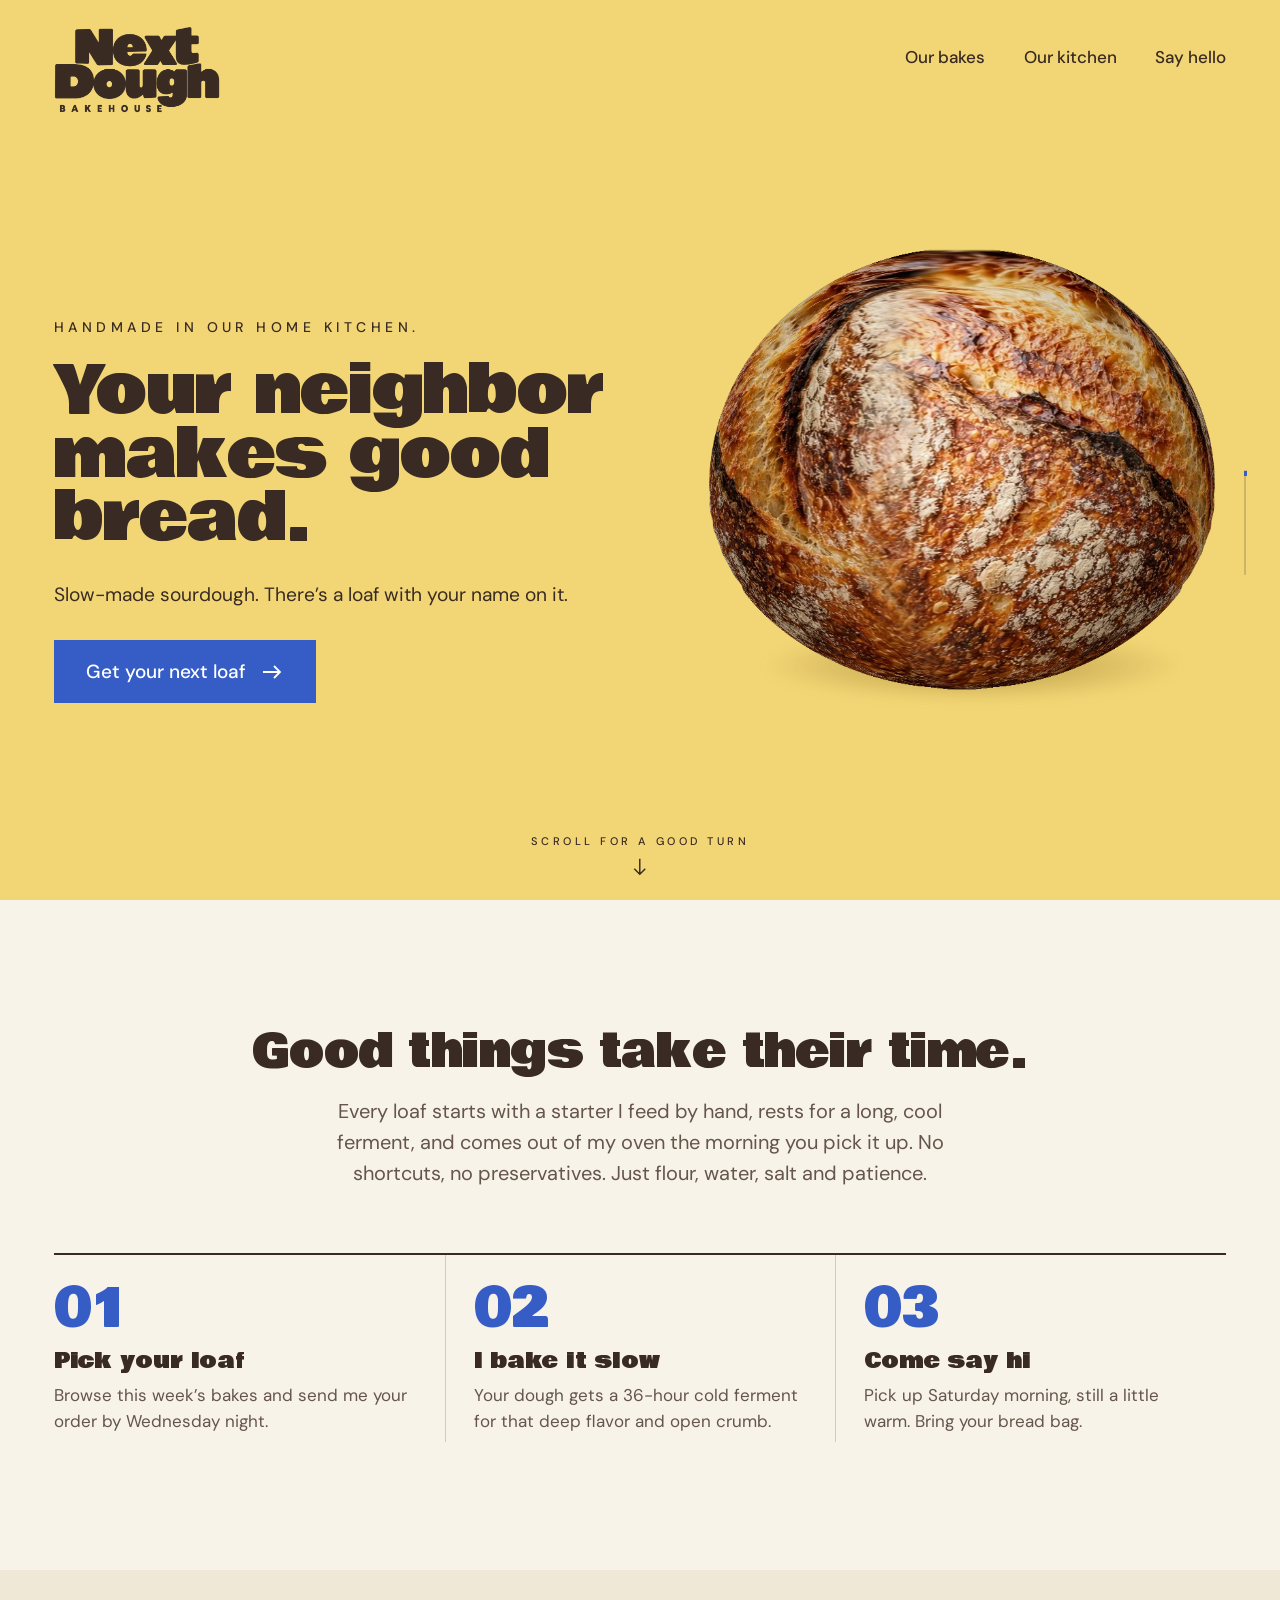
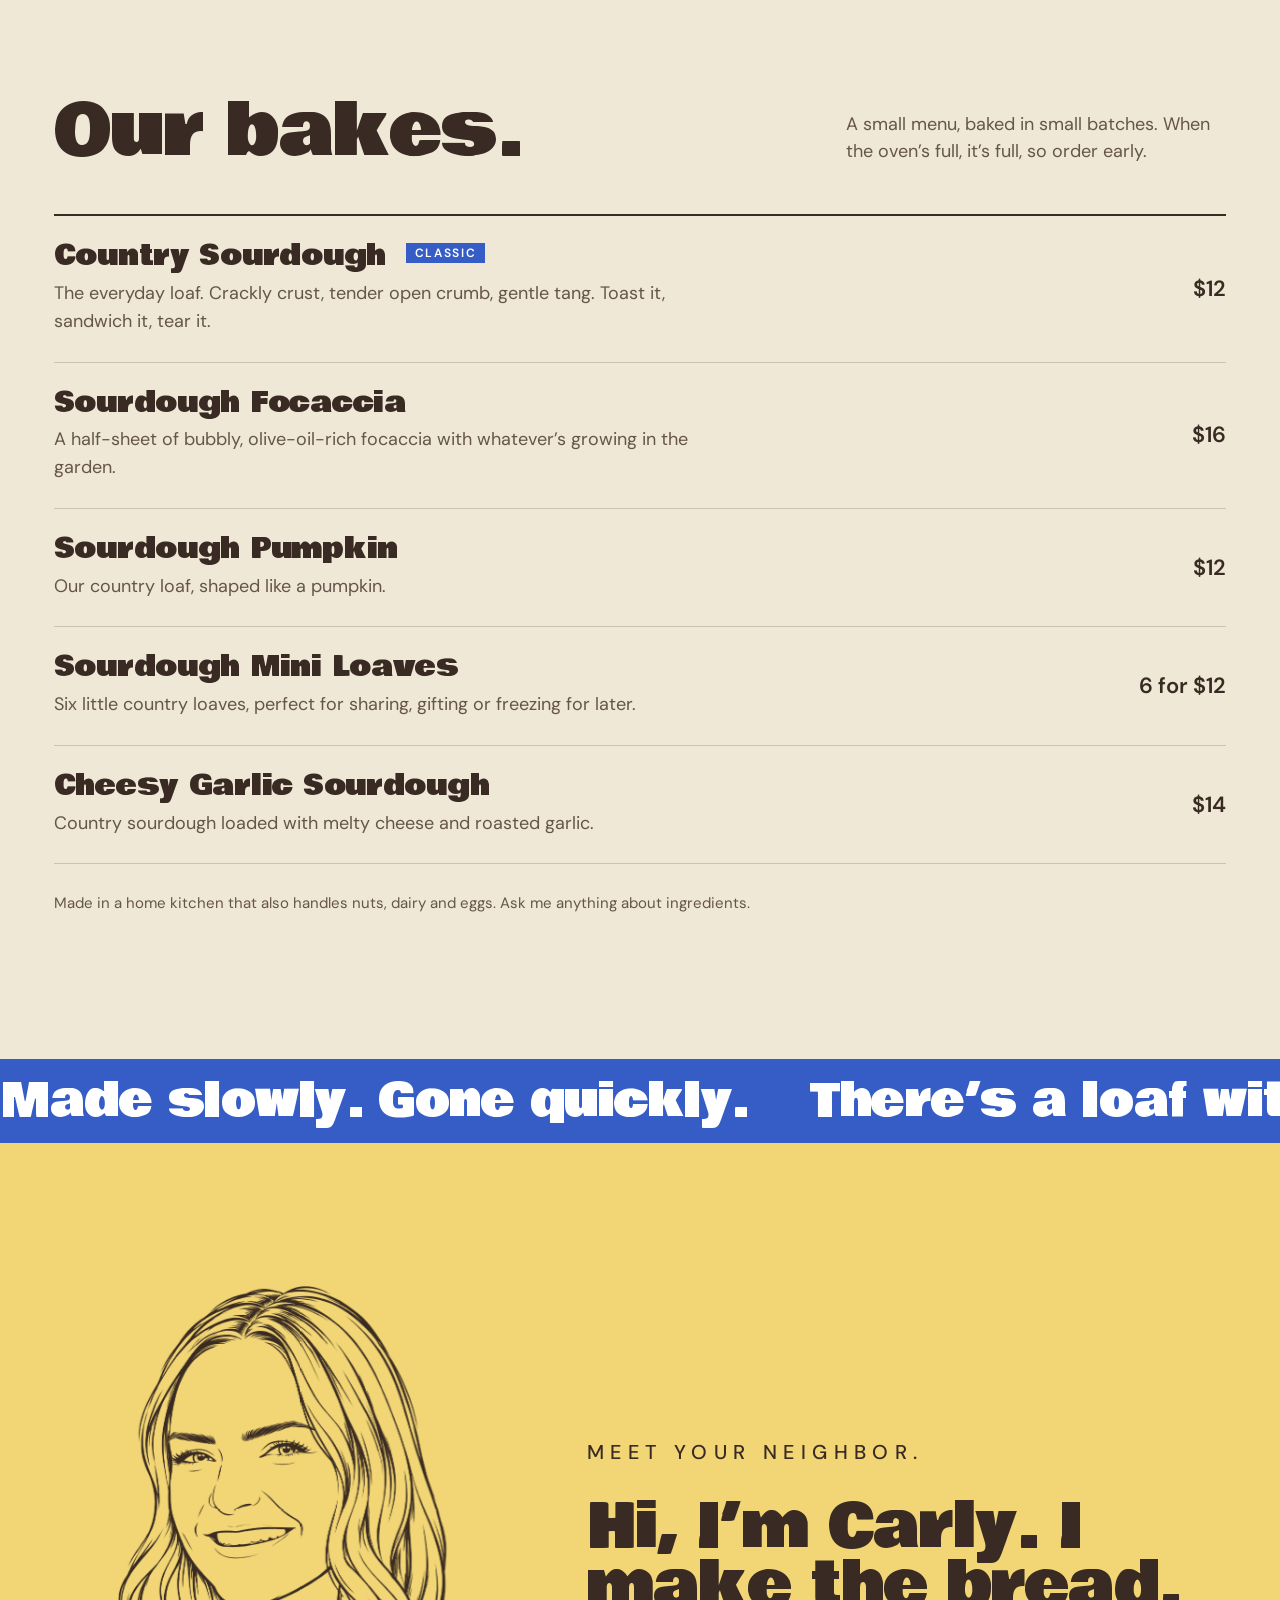
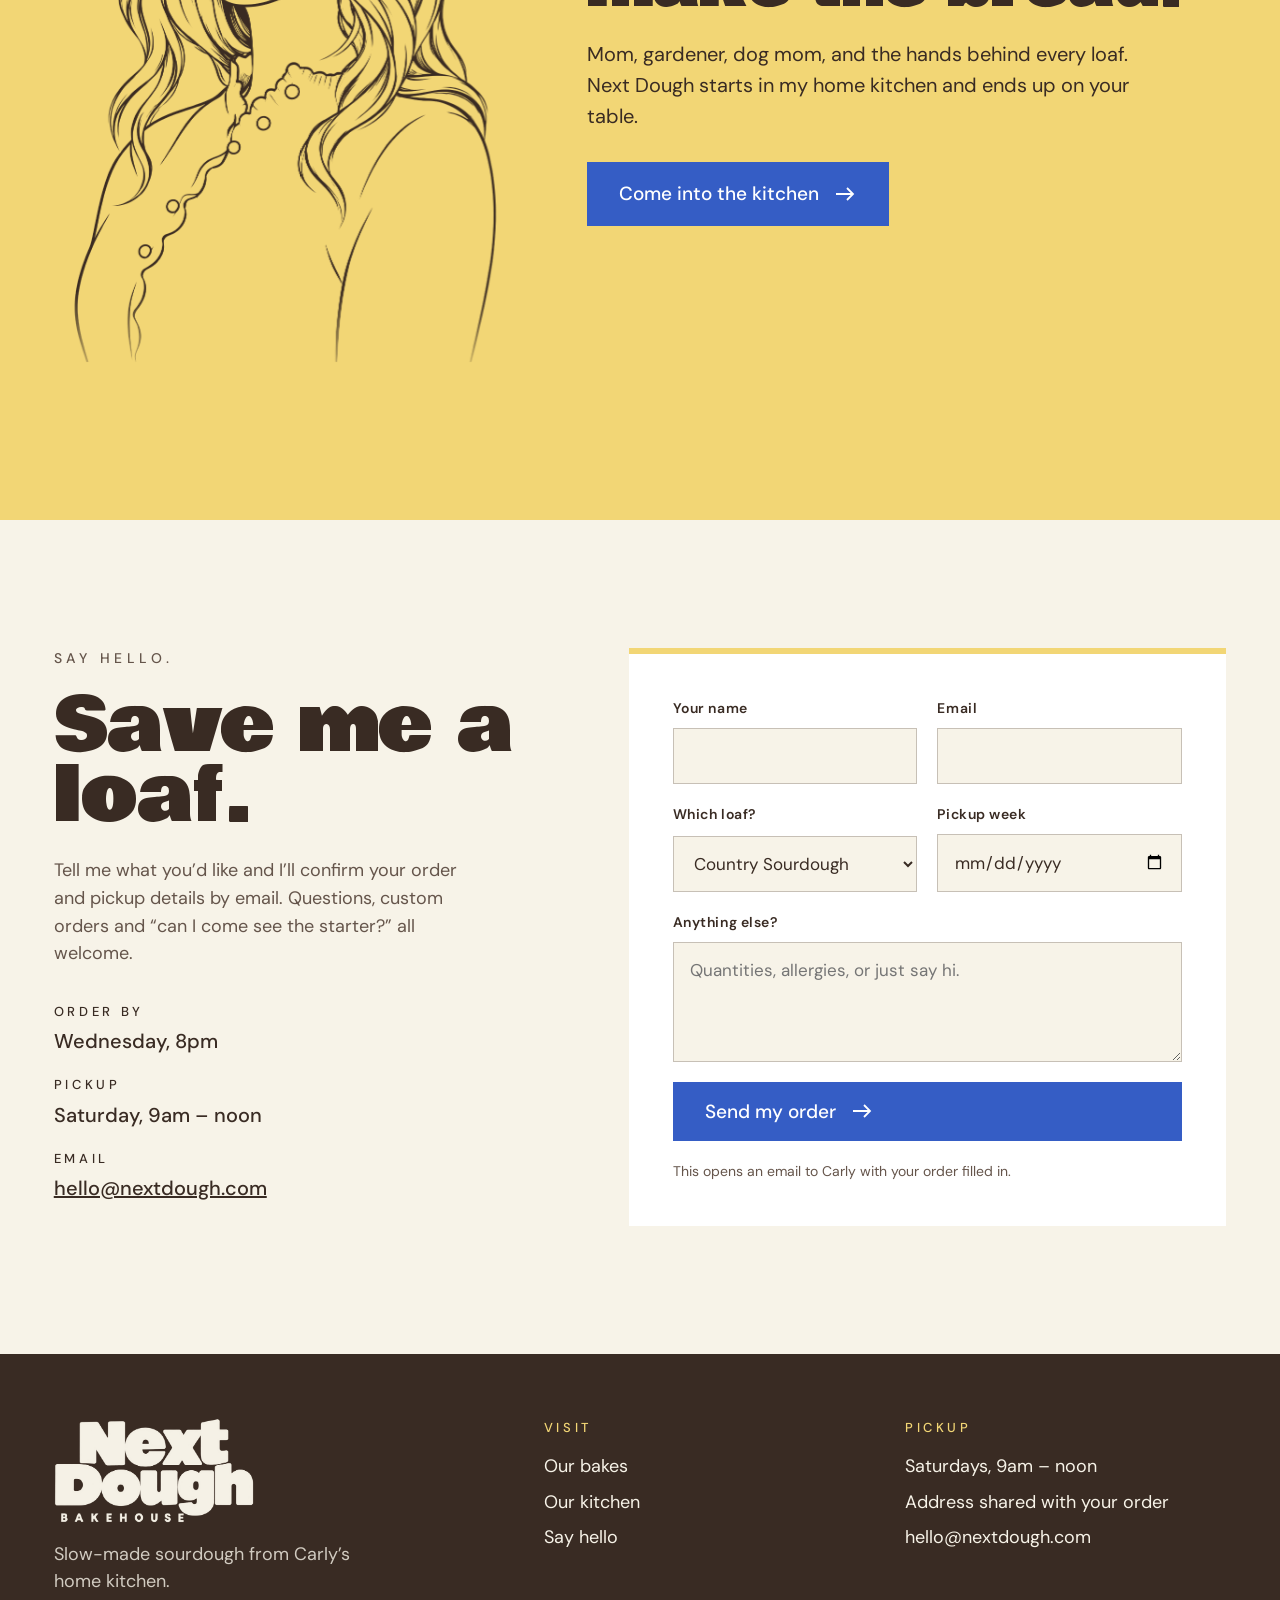
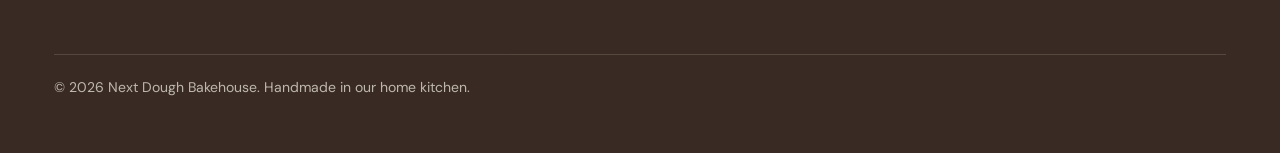
==== commit 16e19784: "Remove em dashes from site copy Co-Authored-By: Claude Opus 5.5 <noreply@anthropic.com> Claude-Sessi" ====
--- a/index.html
+++ b/index.html
@@ -3,7 +3,7 @@
 <head>
   <meta charset="utf-8">
   <meta name="viewport" content="width=device-width, initial-scale=1">
-  <title>Next Dough Bakehouse — Handmade sourdough from your neighbor's kitchen</title>
+  <title>Next Dough Bakehouse | Handmade sourdough from your neighbor's kitchen</title>
   <meta name="description" content="Next Dough Bakehouse: slow-made sourdough, handmade by Carly in her home kitchen. There's a loaf with your name on it.">
   <link rel="preconnect" href="https://fonts.googleapis.com">
   <link rel="preconnect" href="https://fonts.gstatic.com" crossorigin>
@@ -57,7 +57,7 @@
     <section class="section intro" aria-labelledby="intro-title">
       <div class="wrap">
         <h2 id="intro-title" class="reveal">Good things take their time.</h2>
-        <p class="reveal">Every loaf starts with a starter I feed by hand, rests for a long, cool ferment, and comes out of my oven the morning you pick it up. No shortcuts, no preservatives — just flour, water, salt and patience.</p>
+        <p class="reveal">Every loaf starts with a starter I feed by hand, rests for a long, cool ferment, and comes out of my oven the morning you pick it up. No shortcuts, no preservatives. Just flour, water, salt and patience.</p>
         <div class="steps">
           <div class="step reveal">
             <div class="step-num">01</div>
@@ -83,7 +83,7 @@
       <div class="wrap">
         <div class="section-head">
           <h2 id="bakes-title" class="display reveal">Our bakes.</h2>
-          <p class="reveal">A small menu, baked in small batches. When the oven’s full, it’s full — so order early.</p>
+          <p class="reveal">A small menu, baked in small batches. When the oven’s full, it’s full, so order early.</p>
         </div>
         <ul class="bake-list">
           <li class="bake reveal">
@@ -133,7 +133,7 @@
         <div>
           <p class="eyebrow reveal">Meet your neighbor.</p>
           <h2 id="teaser-title" class="display reveal">Hi, I’m Carly. I make the bread.</h2>
-          <p class="reveal">Mom, gardener, dog mom — and the hands behind every loaf. Next Dough starts in my home kitchen and ends up on your table.</p>
+          <p class="reveal">Mom, gardener, dog mom, and the hands behind every loaf. Next Dough starts in my home kitchen and ends up on your table.</p>
           <a class="btn reveal" href="about.html">Come into the kitchen
             <svg viewBox="0 0 24 24" fill="none" stroke="currentColor" stroke-width="1.8" aria-hidden="true"><path d="M3 12h17M14 6l6 6-6 6"/></svg>
           </a>
@@ -177,7 +177,7 @@
             <svg viewBox="0 0 24 24" fill="none" stroke="currentColor" stroke-width="1.8" aria-hidden="true"><path d="M3 12h17M14 6l6 6-6 6"/></svg>
           </button>
           <p class="form-note">This opens an email to Carly with your order filled in.</p>
-          <p class="form-thanks" role="status">Thank you! Your email app should be open — hit send and I’ll be in touch.</p>
+          <p class="form-thanks" role="status">Thank you! Your email app should be open. Hit send and I’ll be in touch.</p>
         </form>
       </div>
     </section>
--- a/styles.css
+++ b/styles.css
@@ -188,7 +188,7 @@
 /* ---------- home: intro ---------- */
 .section { padding: clamp(72px, 10vw, 140px) 0; }
 .intro { text-align: center; background: var(--cream); }
-.intro h2 { font-family: var(--body); font-weight: 600; font-size: clamp(30px, 3.3vw, 44px); letter-spacing: -0.02em; margin-bottom: 18px; }
+.intro h2 { font-family: var(--display); font-weight: 400; font-size: clamp(32px, 3.6vw, 52px); line-height: 1.05; letter-spacing: -0.01em; margin-bottom: 20px; text-wrap: balance; }
 .intro p { max-width: 640px; margin: 0 auto; color: var(--crust-soft); font-size: 20px; }
 
 .steps {
@@ -202,7 +202,7 @@
 .step { padding: 28px 28px 8px 0; }
 .step + .step { padding-left: 28px; border-left: 1px solid rgba(57, 43, 35, .2); }
 .step-num { font-family: var(--display); font-weight: 400; font-size: 52px; letter-spacing: -0.01em; line-height: 1; color: var(--blue); }
-.step h3 { font-size: 22px; margin: 14px 0 8px; }
+.step h3 { font-family: var(--display); font-weight: 400; letter-spacing: -0.01em; font-size: 22px; line-height: 1.1; margin: 14px 0 8px; }
 .step p { color: var(--crust-soft); font-size: 17px; }
 
 /* ---------- bakes ---------- */
@@ -281,8 +281,9 @@
 
 /* ---------- about page ---------- */
 .about-hero { display: grid; grid-template-columns: 1fr 1fr; min-height: calc(100vh - 118px); }
-.about-hero .photo { position: relative; overflow: hidden; background: #d9cdb7; }
-.about-hero .photo img { width: 100%; height: 100%; object-fit: cover; object-position: 50% 30%; }
+.about-hero .photo { position: relative; overflow: hidden; background: var(--cream); display: flex; align-items: flex-end; justify-content: center; padding: clamp(32px, 5vw, 72px) clamp(24px, 4vw, 64px) 0; }
+.about-hero .carly-portrait { max-width: 500px; }
+.carly-portrait--flip { transform: scaleX(-1); }
 .about-hero .copy { background: var(--yellow); padding: clamp(40px, 6vw, 80px) var(--gutter) clamp(40px, 6vw, 80px) clamp(32px, 5vw, 76px); display: flex; flex-direction: column; justify-content: center; }
 .about-hero h1 { font-size: clamp(42px, 4.4vw, 76px); margin-bottom: 28px; }
 .about-hero .copy p { font-size: clamp(18px, 1.5vw, 22px); max-width: 640px; }
@@ -382,7 +383,8 @@
   .teaser .wrap, .hello .wrap, .little-home .wrap { grid-template-columns: 1fr; }
   .carly-portrait { max-width: 340px; }
   .about-hero { grid-template-columns: 1fr; min-height: 0; }
-  .about-hero .photo { aspect-ratio: 1; }
+  .about-hero .photo { padding-top: 32px; }
+  .about-hero .carly-portrait { max-width: 340px; }
   .values-grid { grid-template-columns: 1fr; }
   .family-grid { grid-template-columns: 1fr 1fr; }
   .member:nth-child(3) { padding-left: 0; border-left: 0; }
